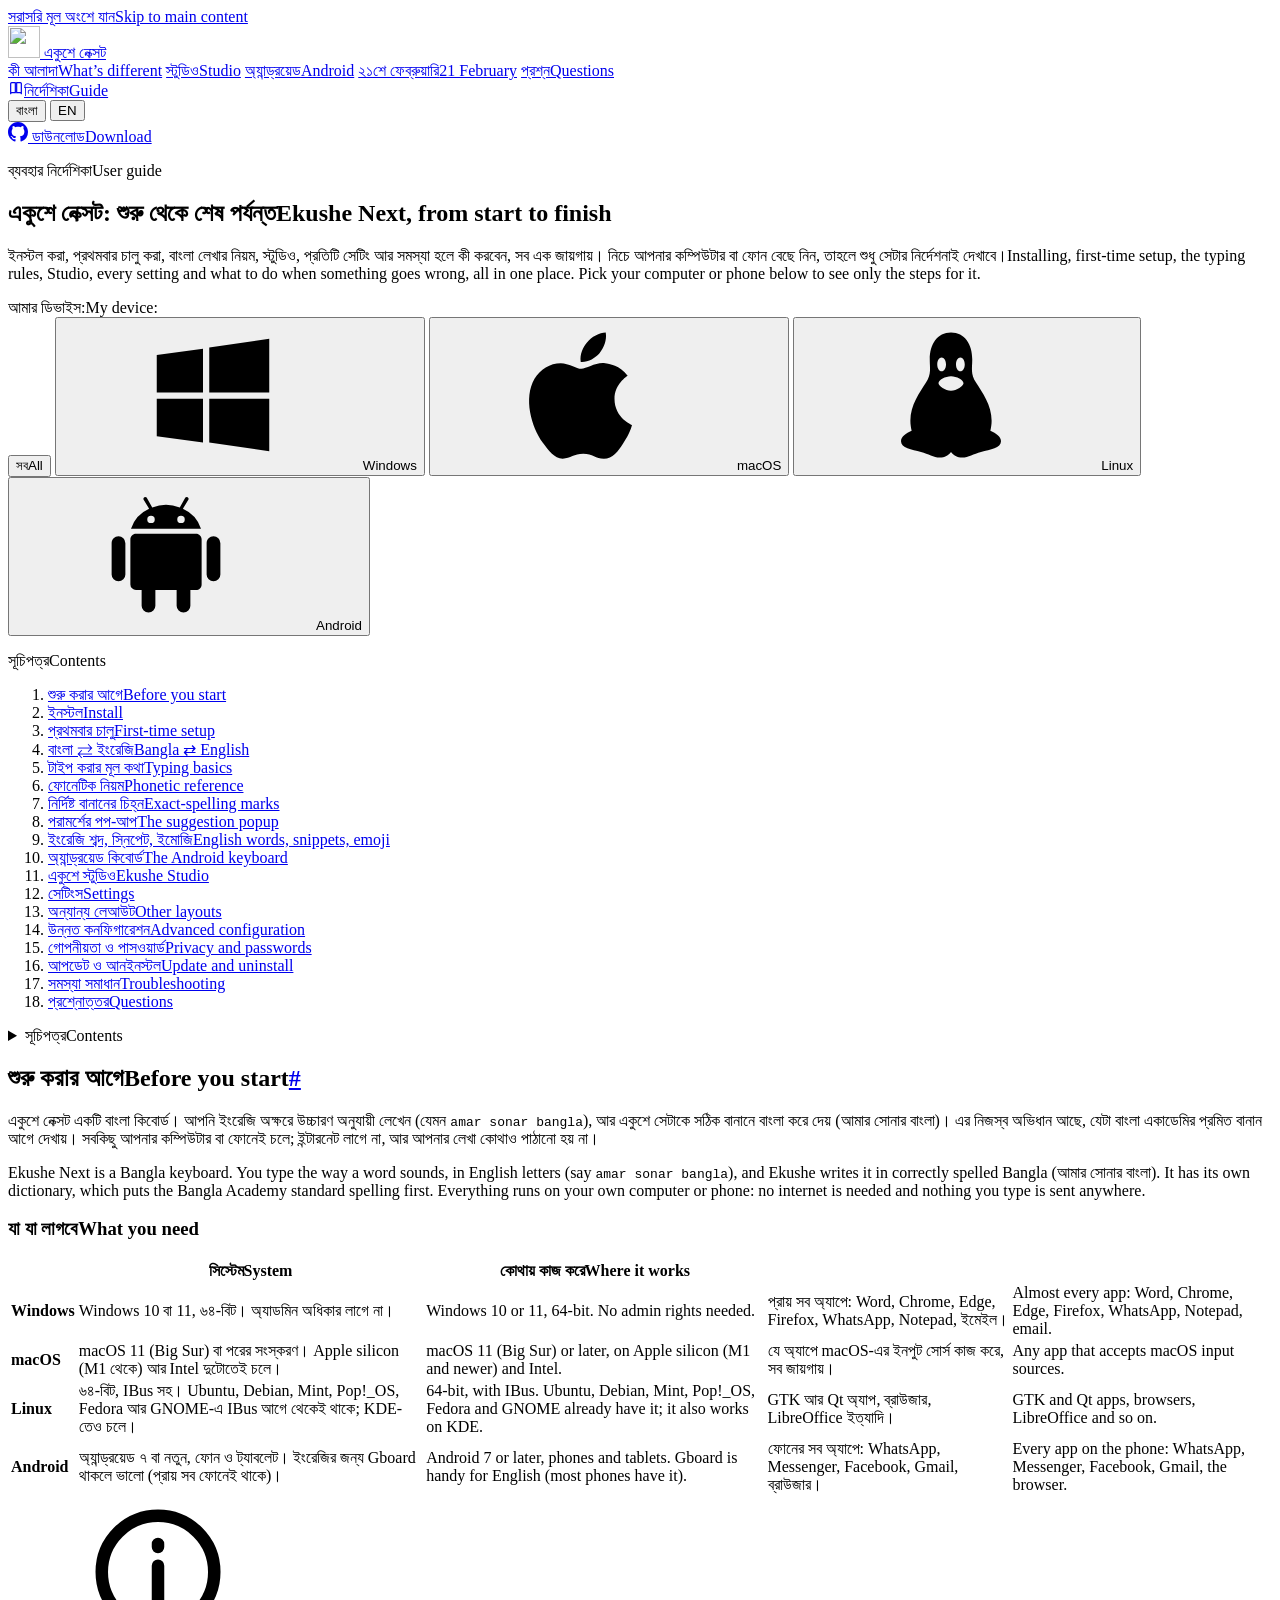
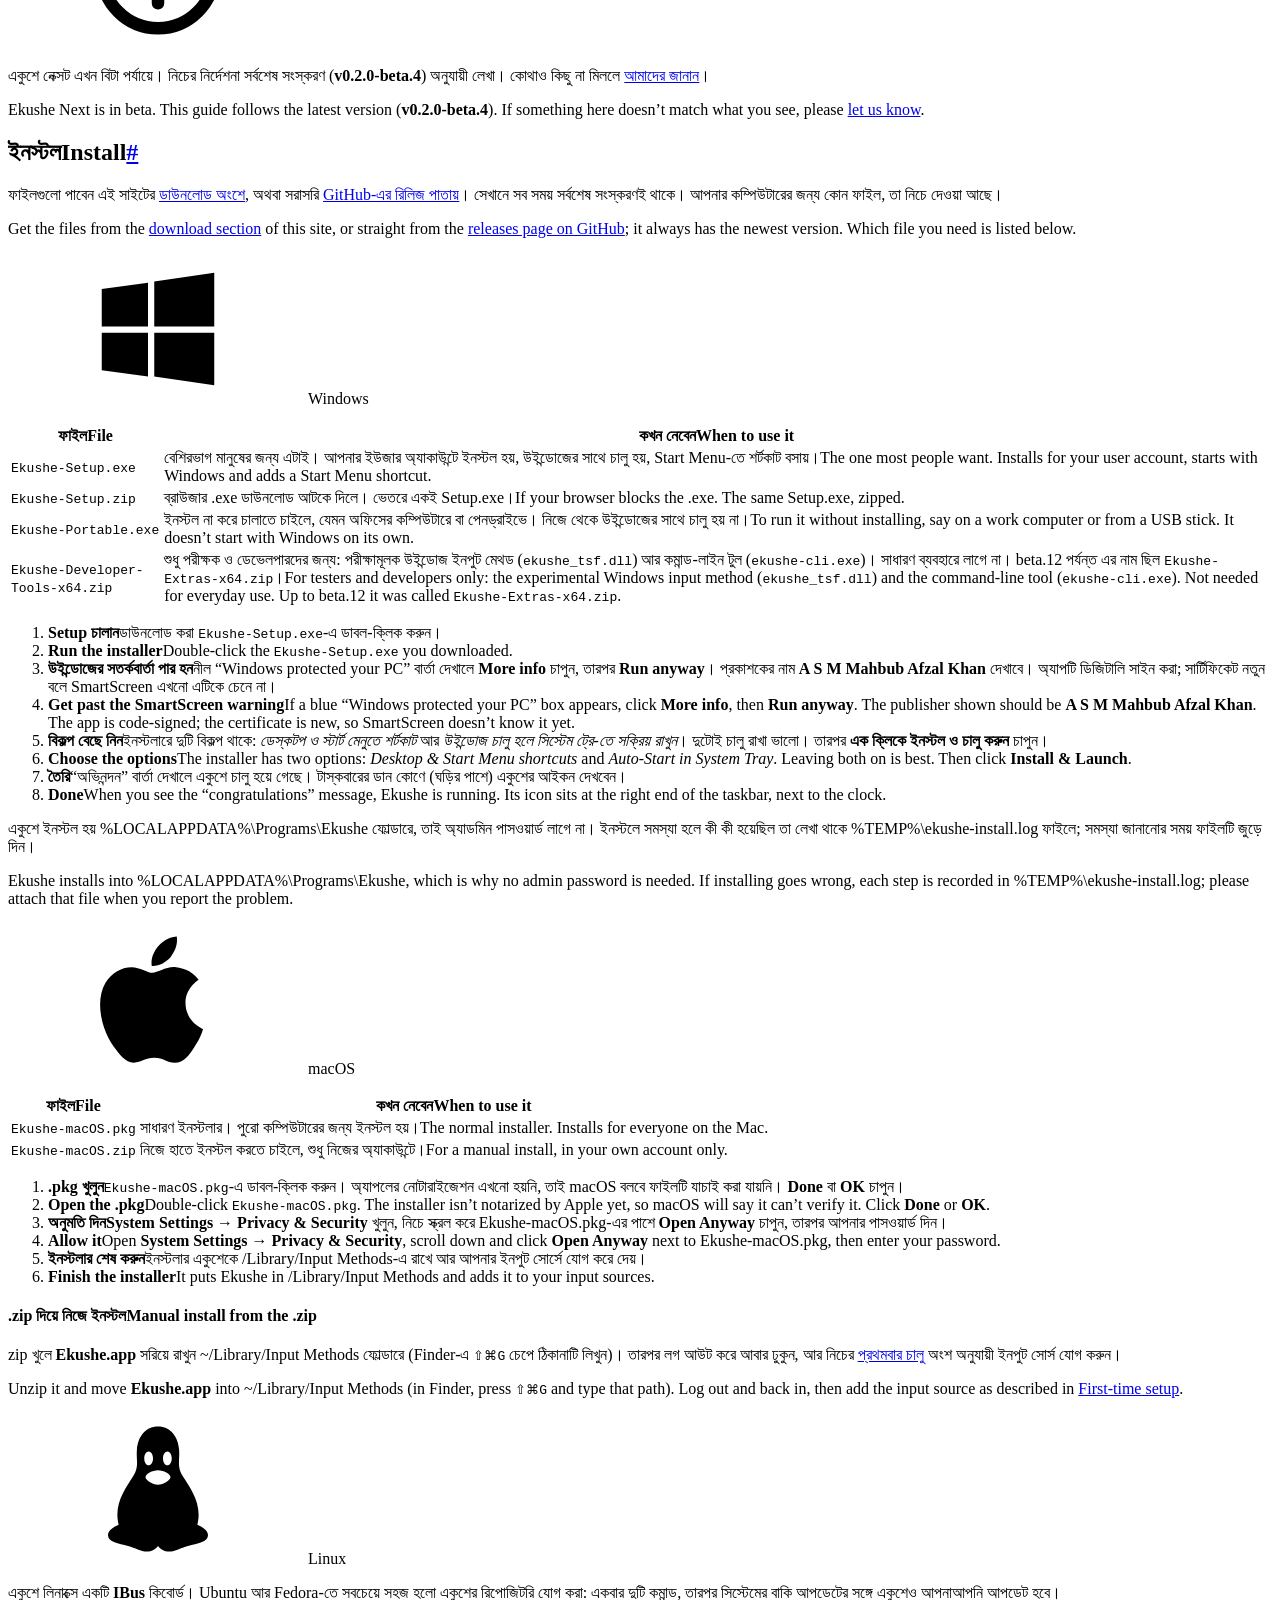
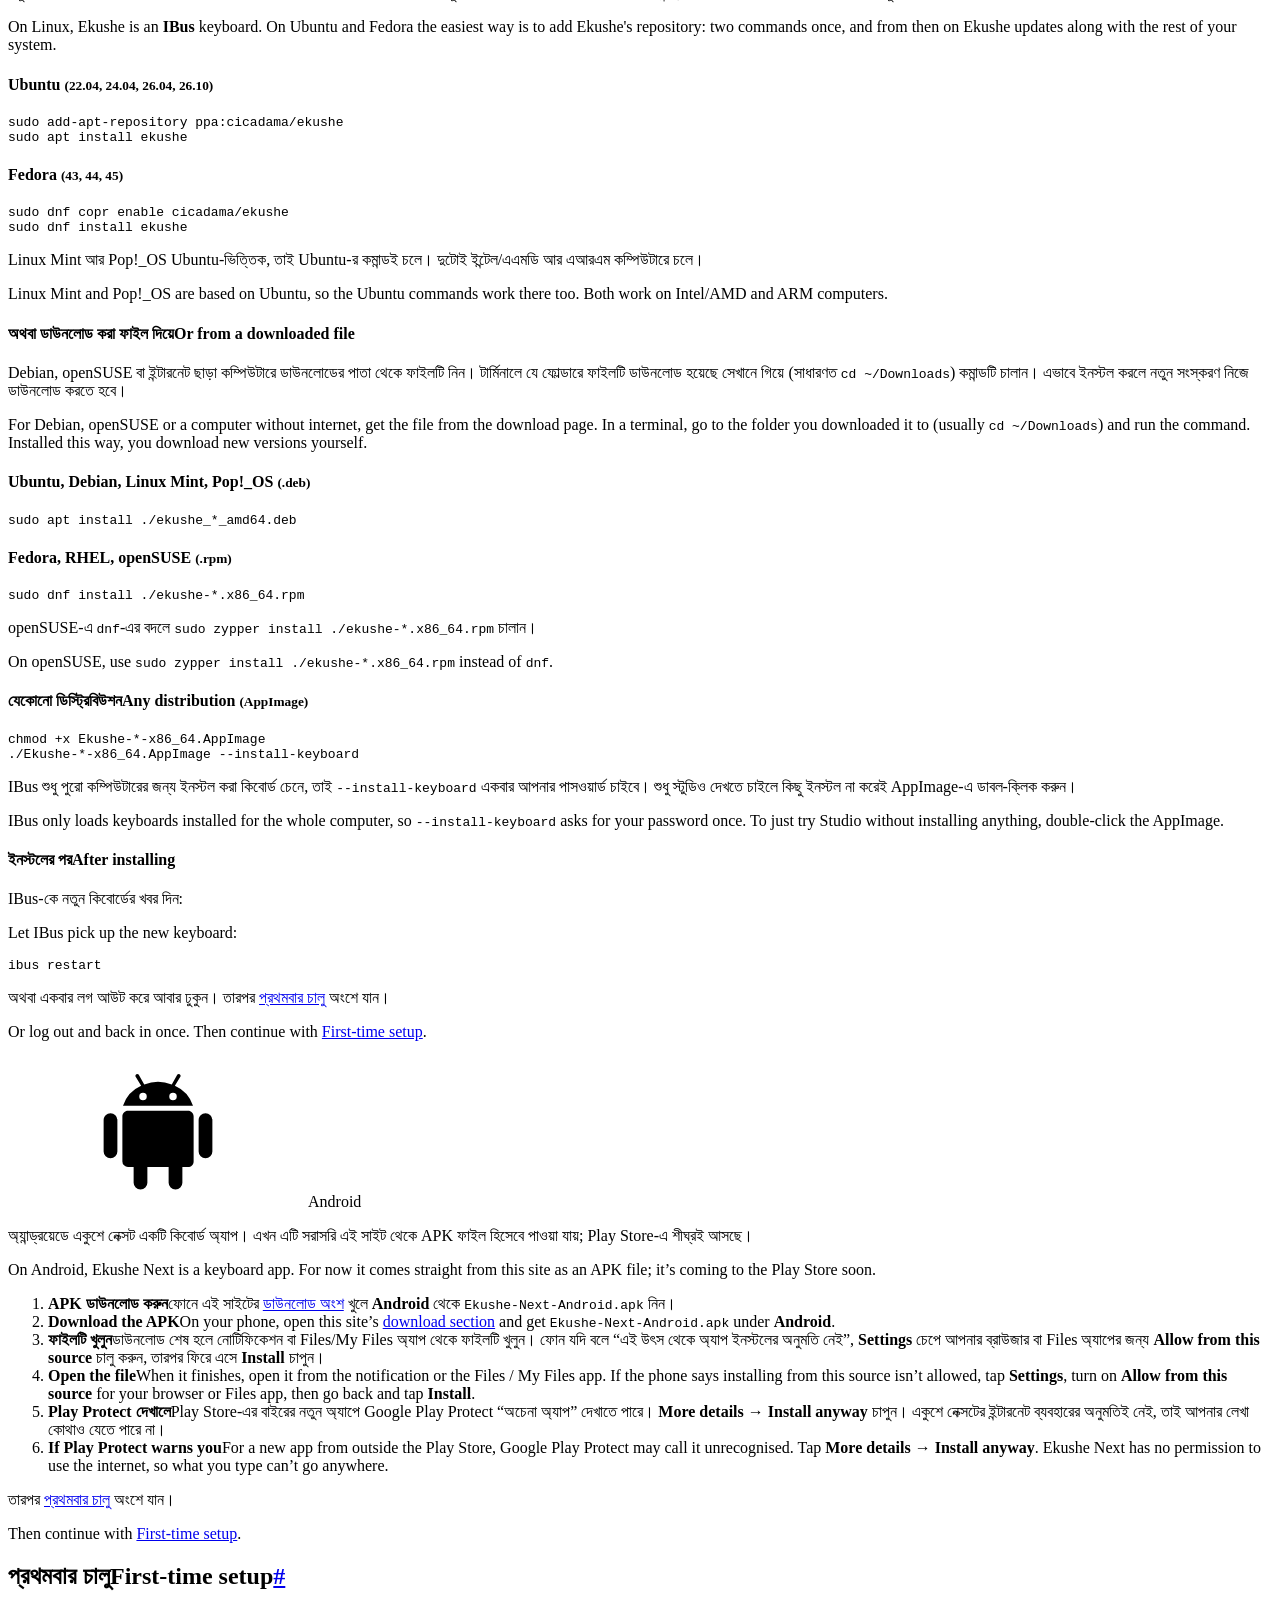
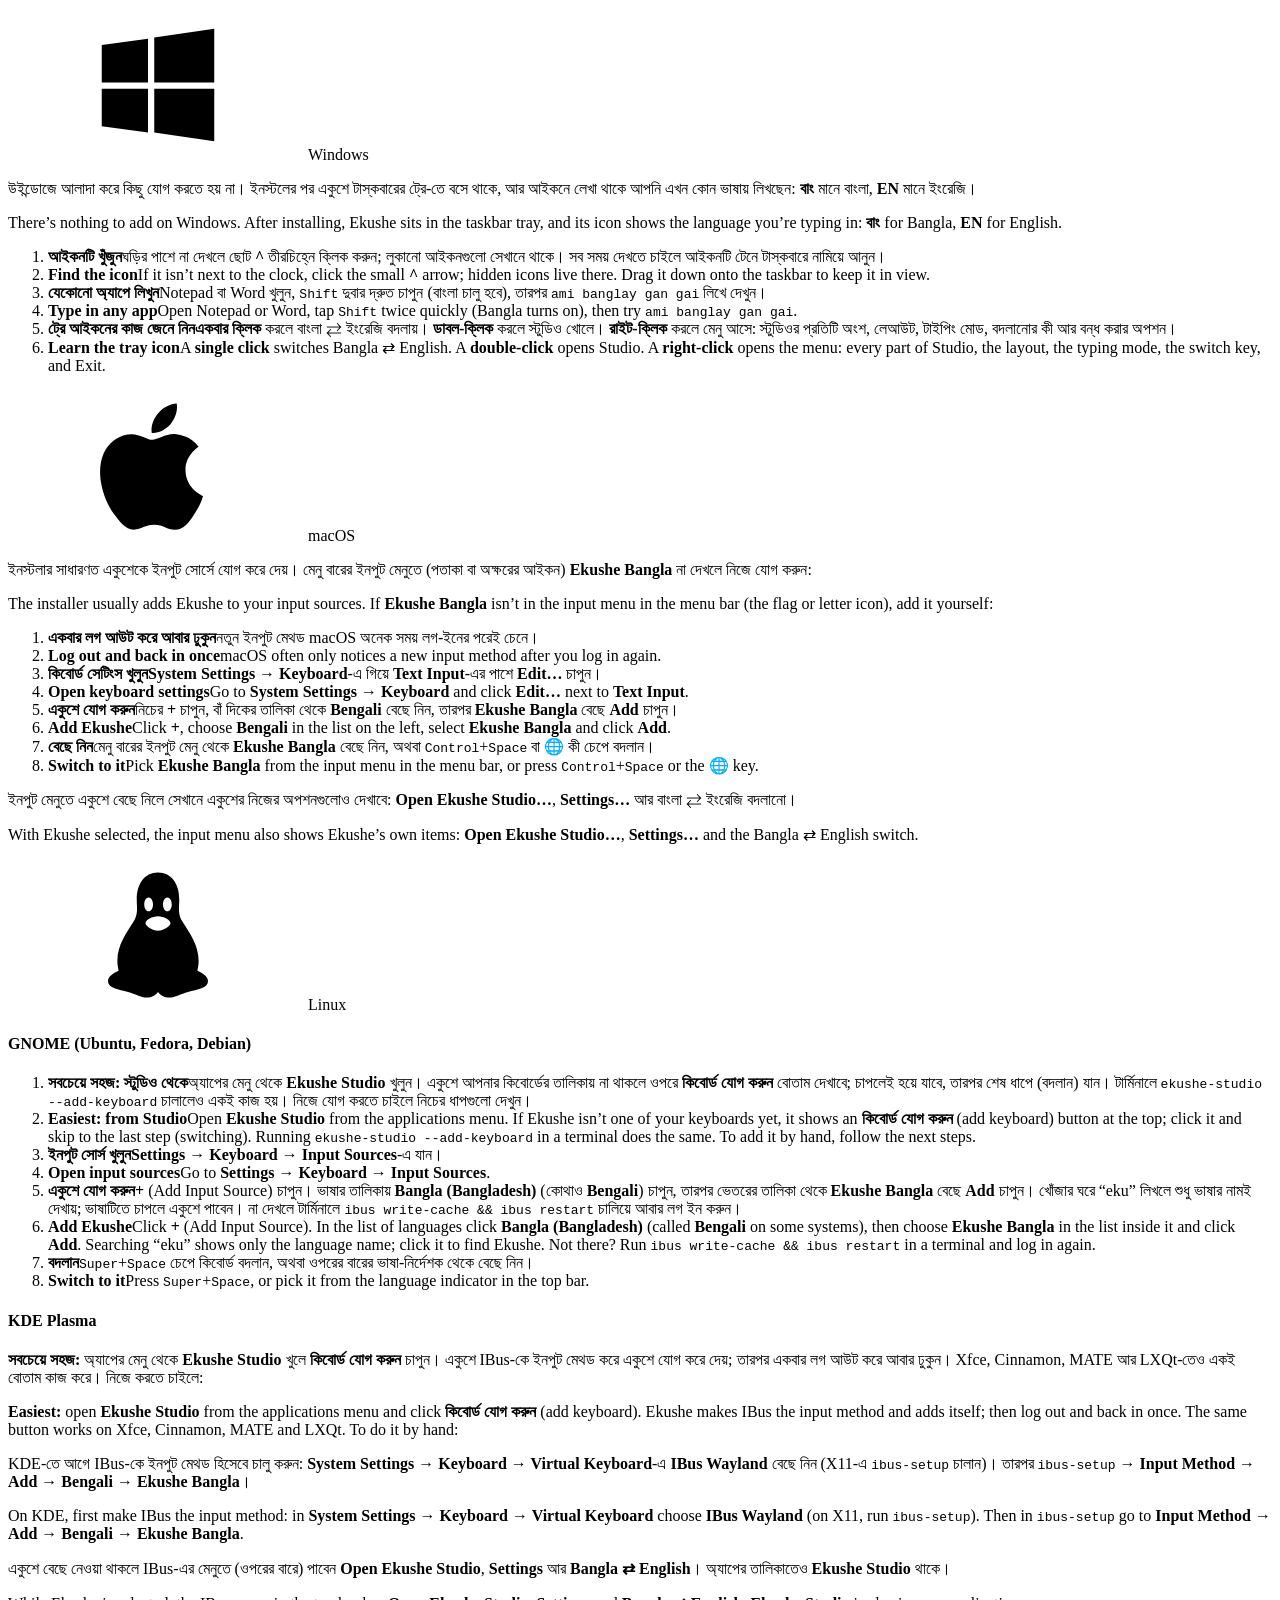
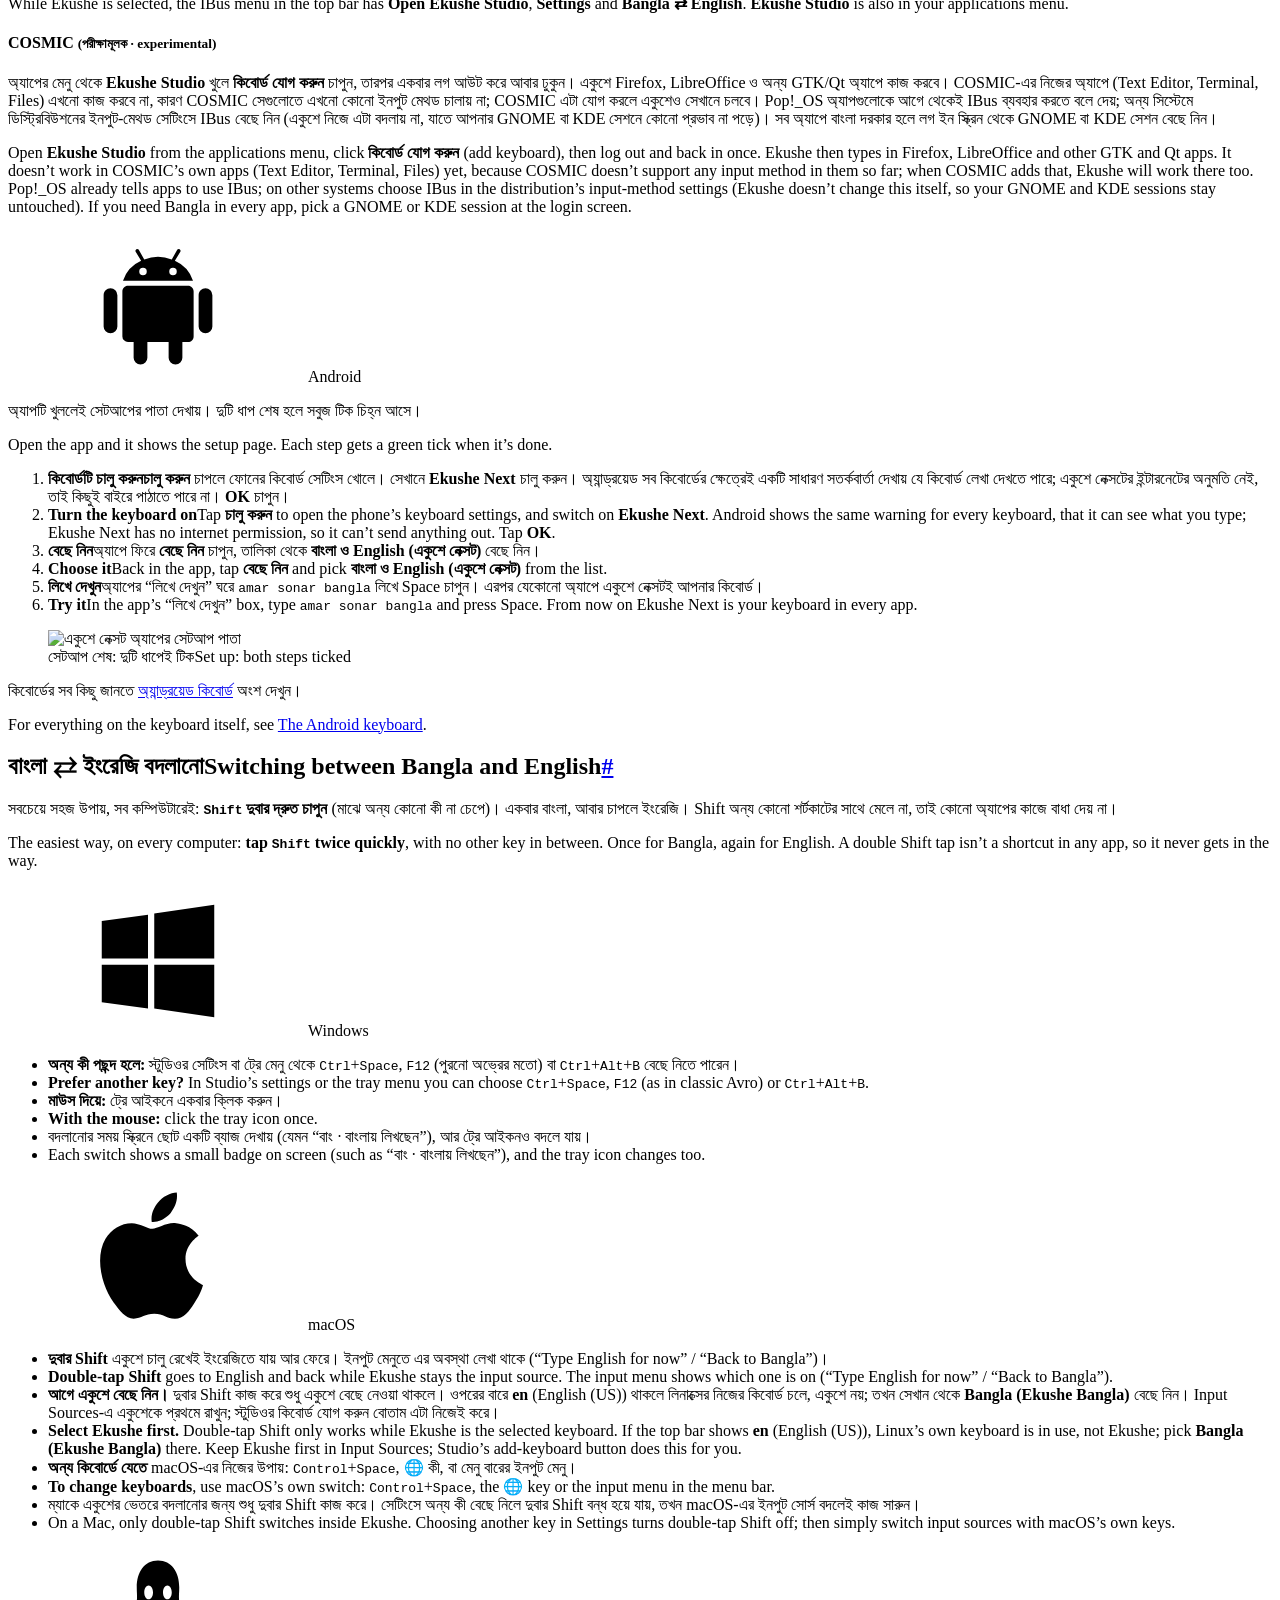
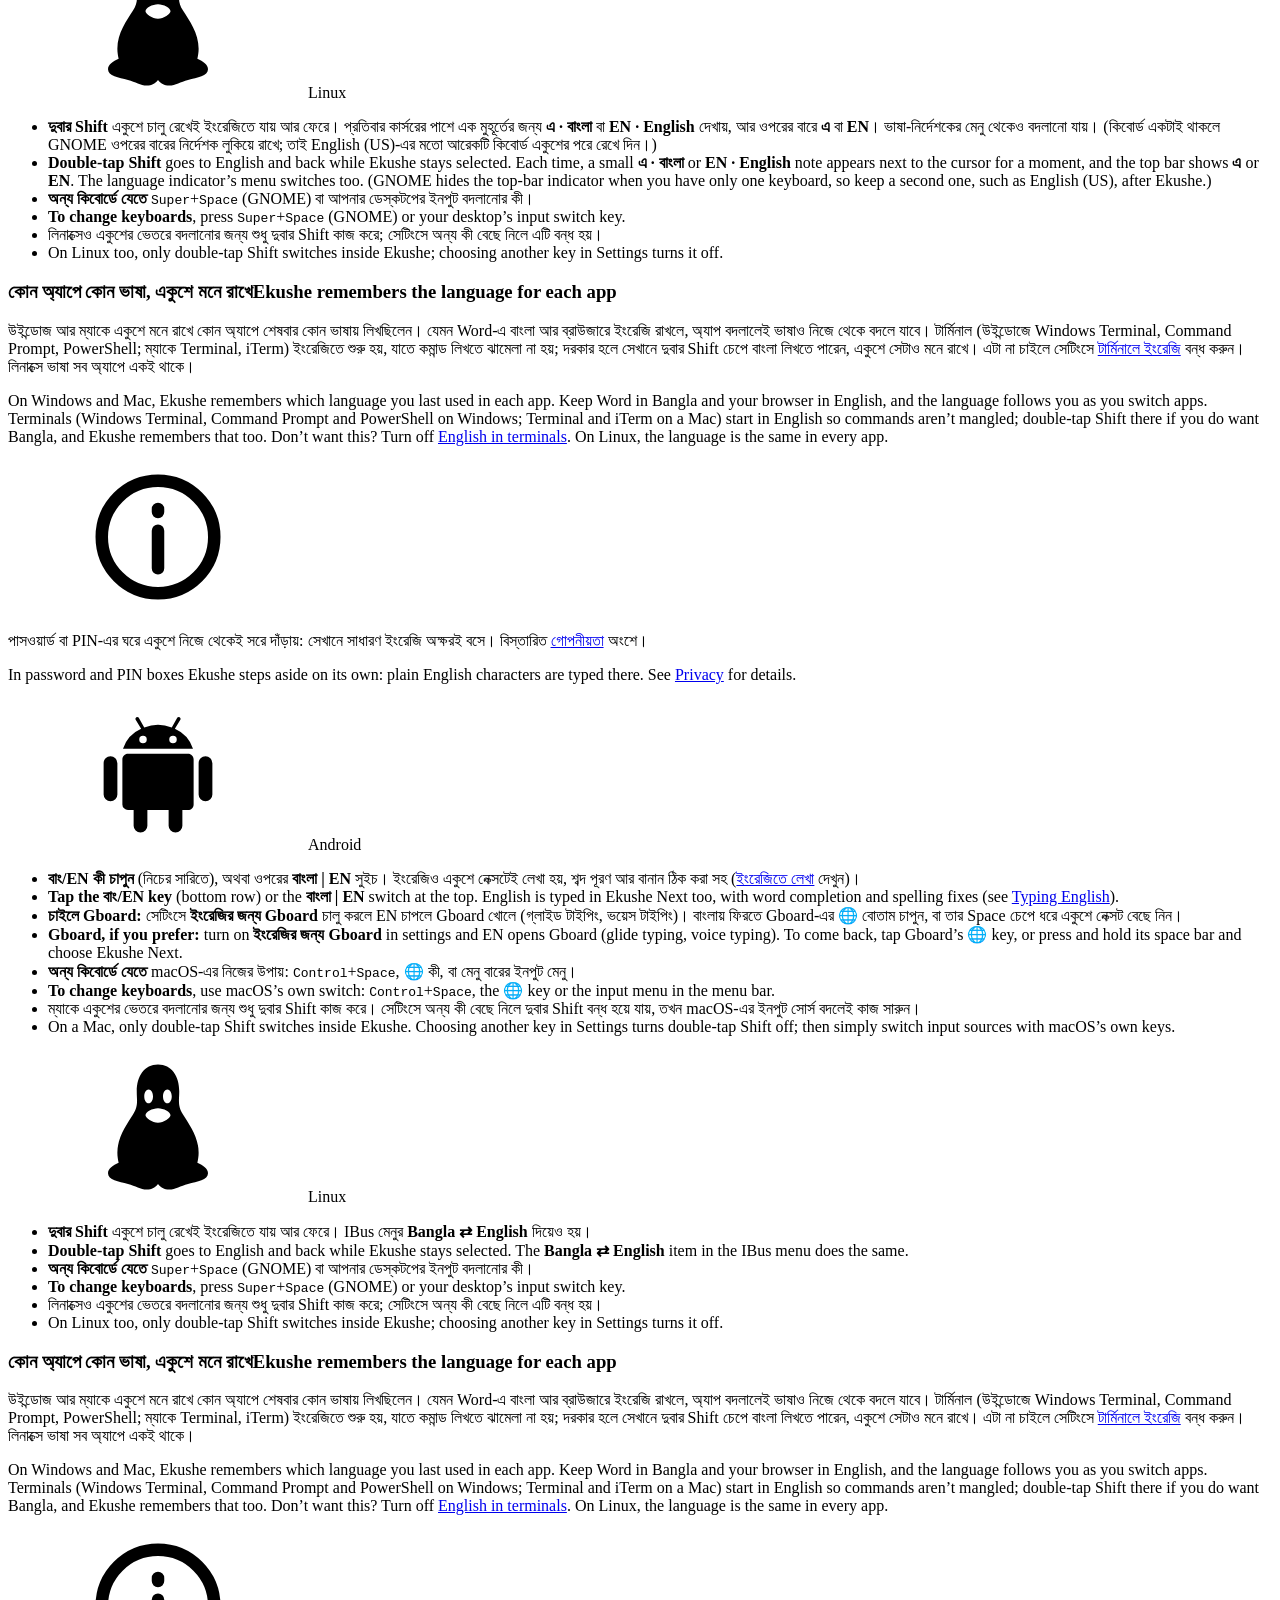
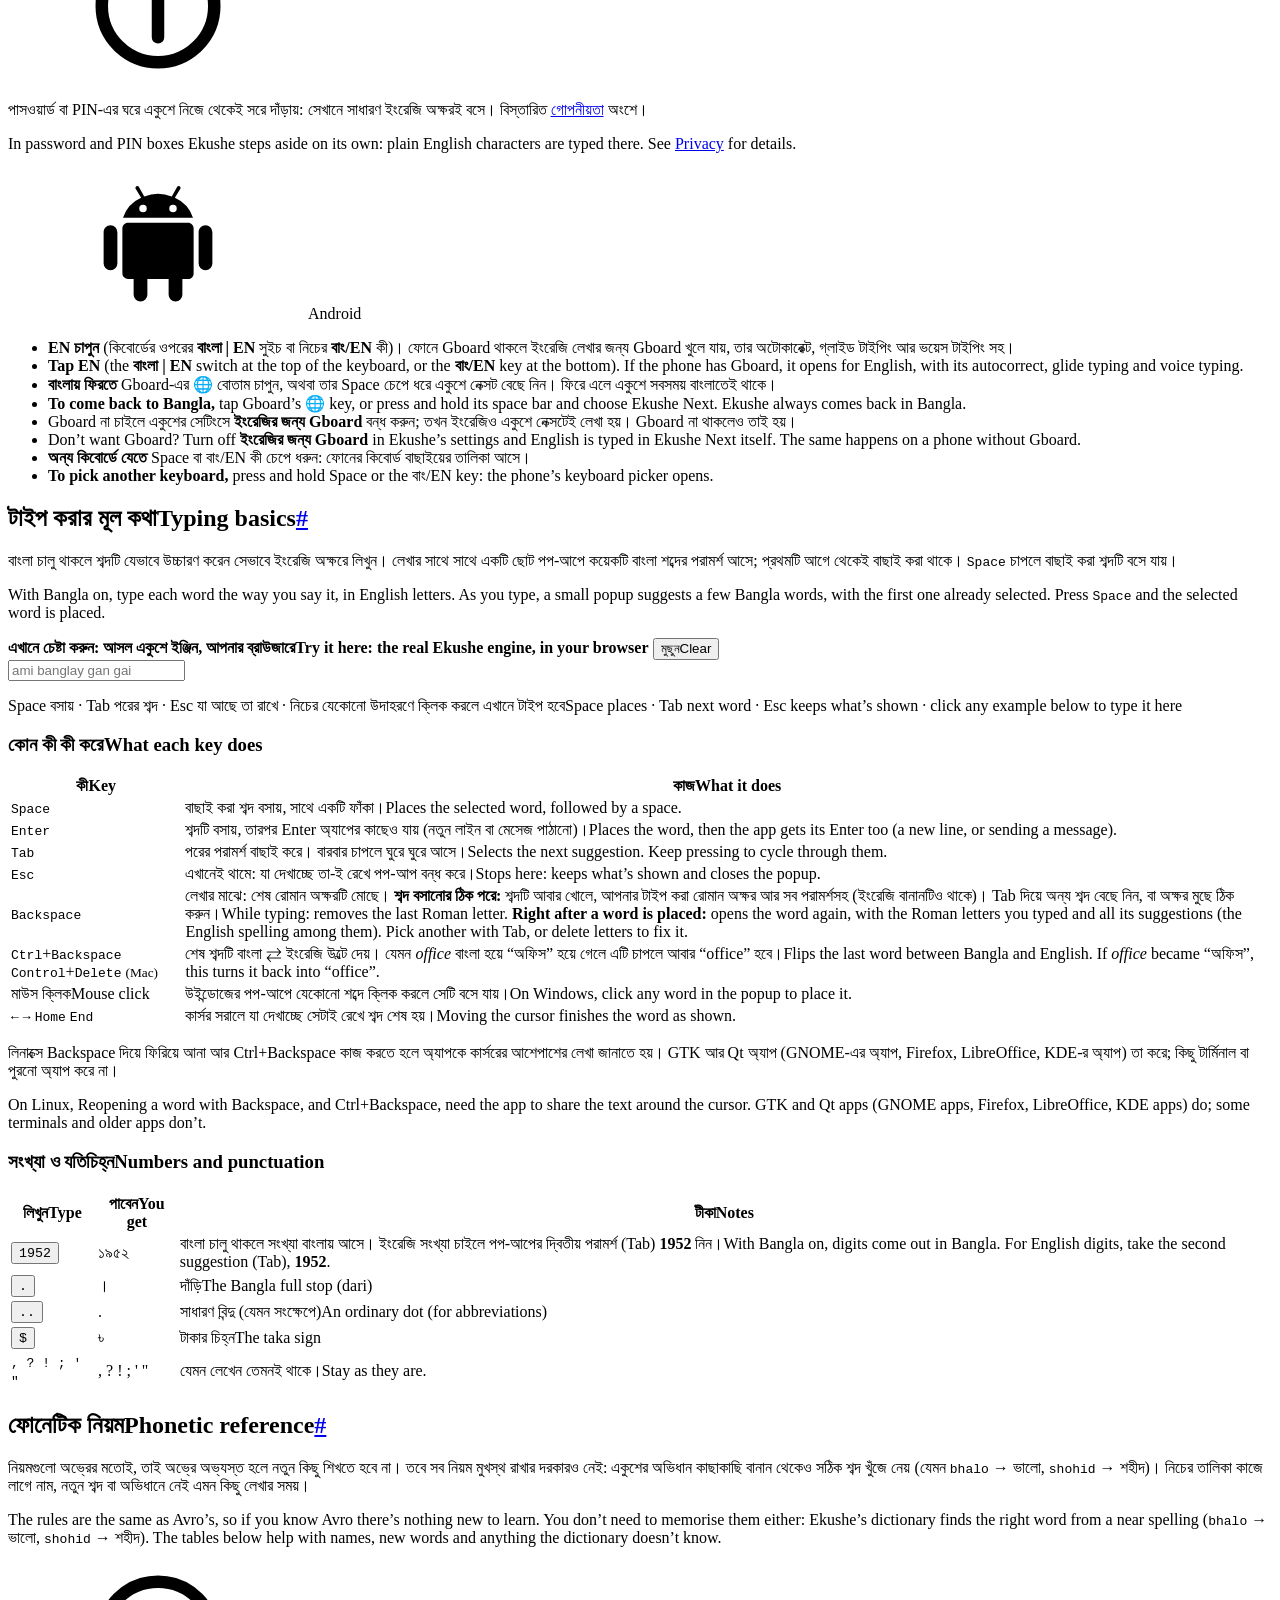
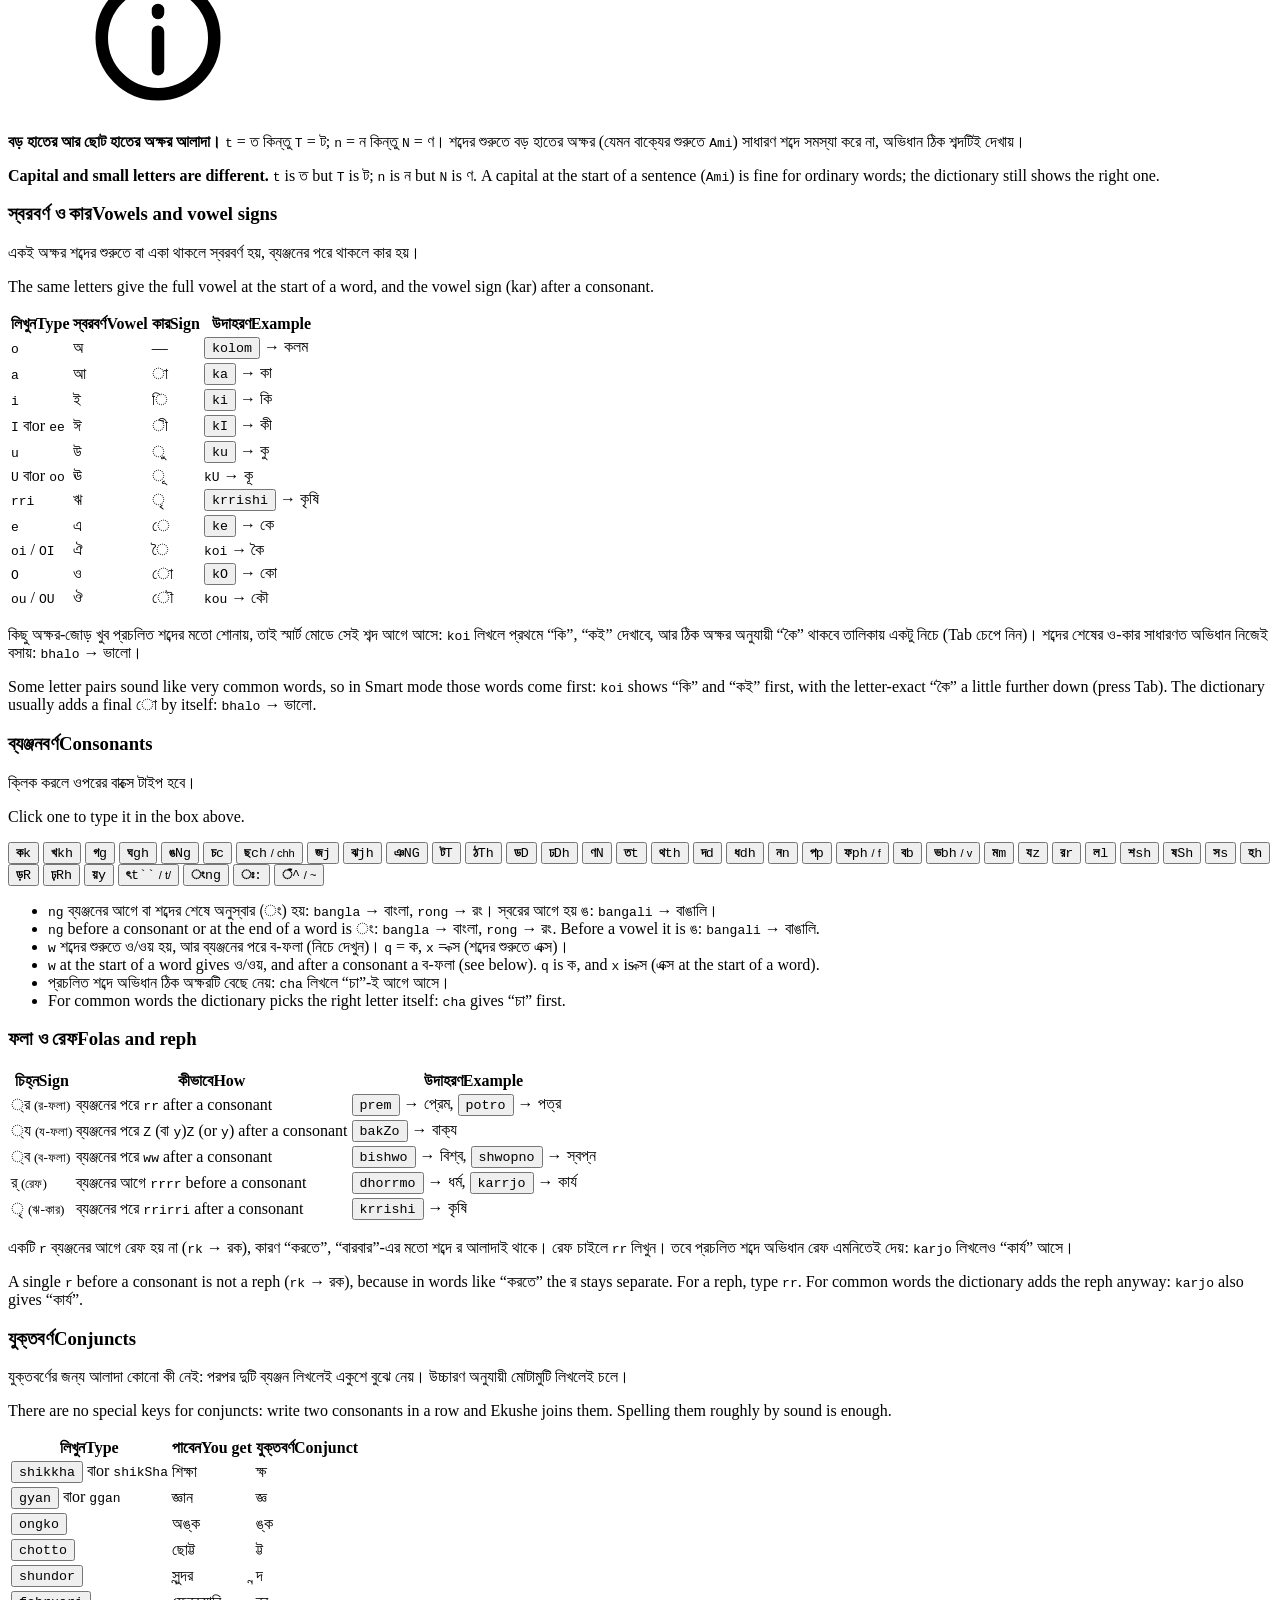
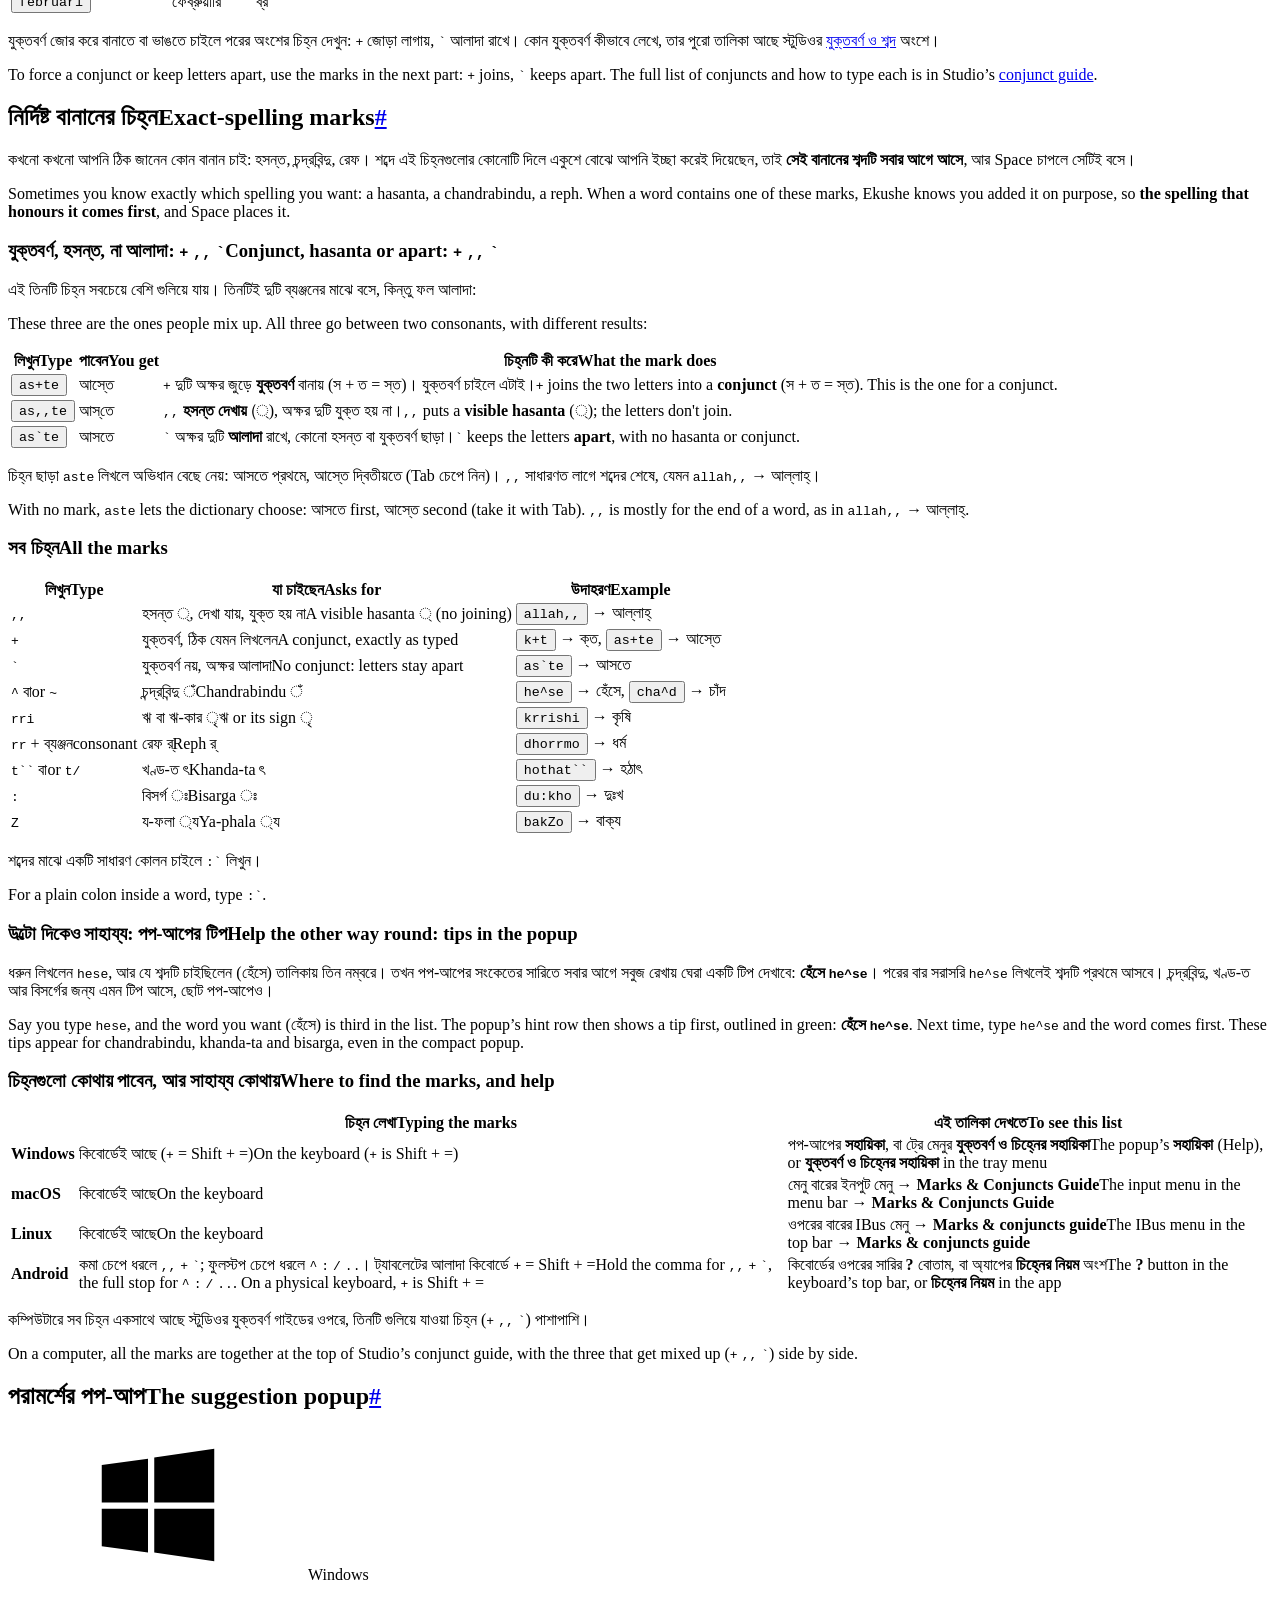
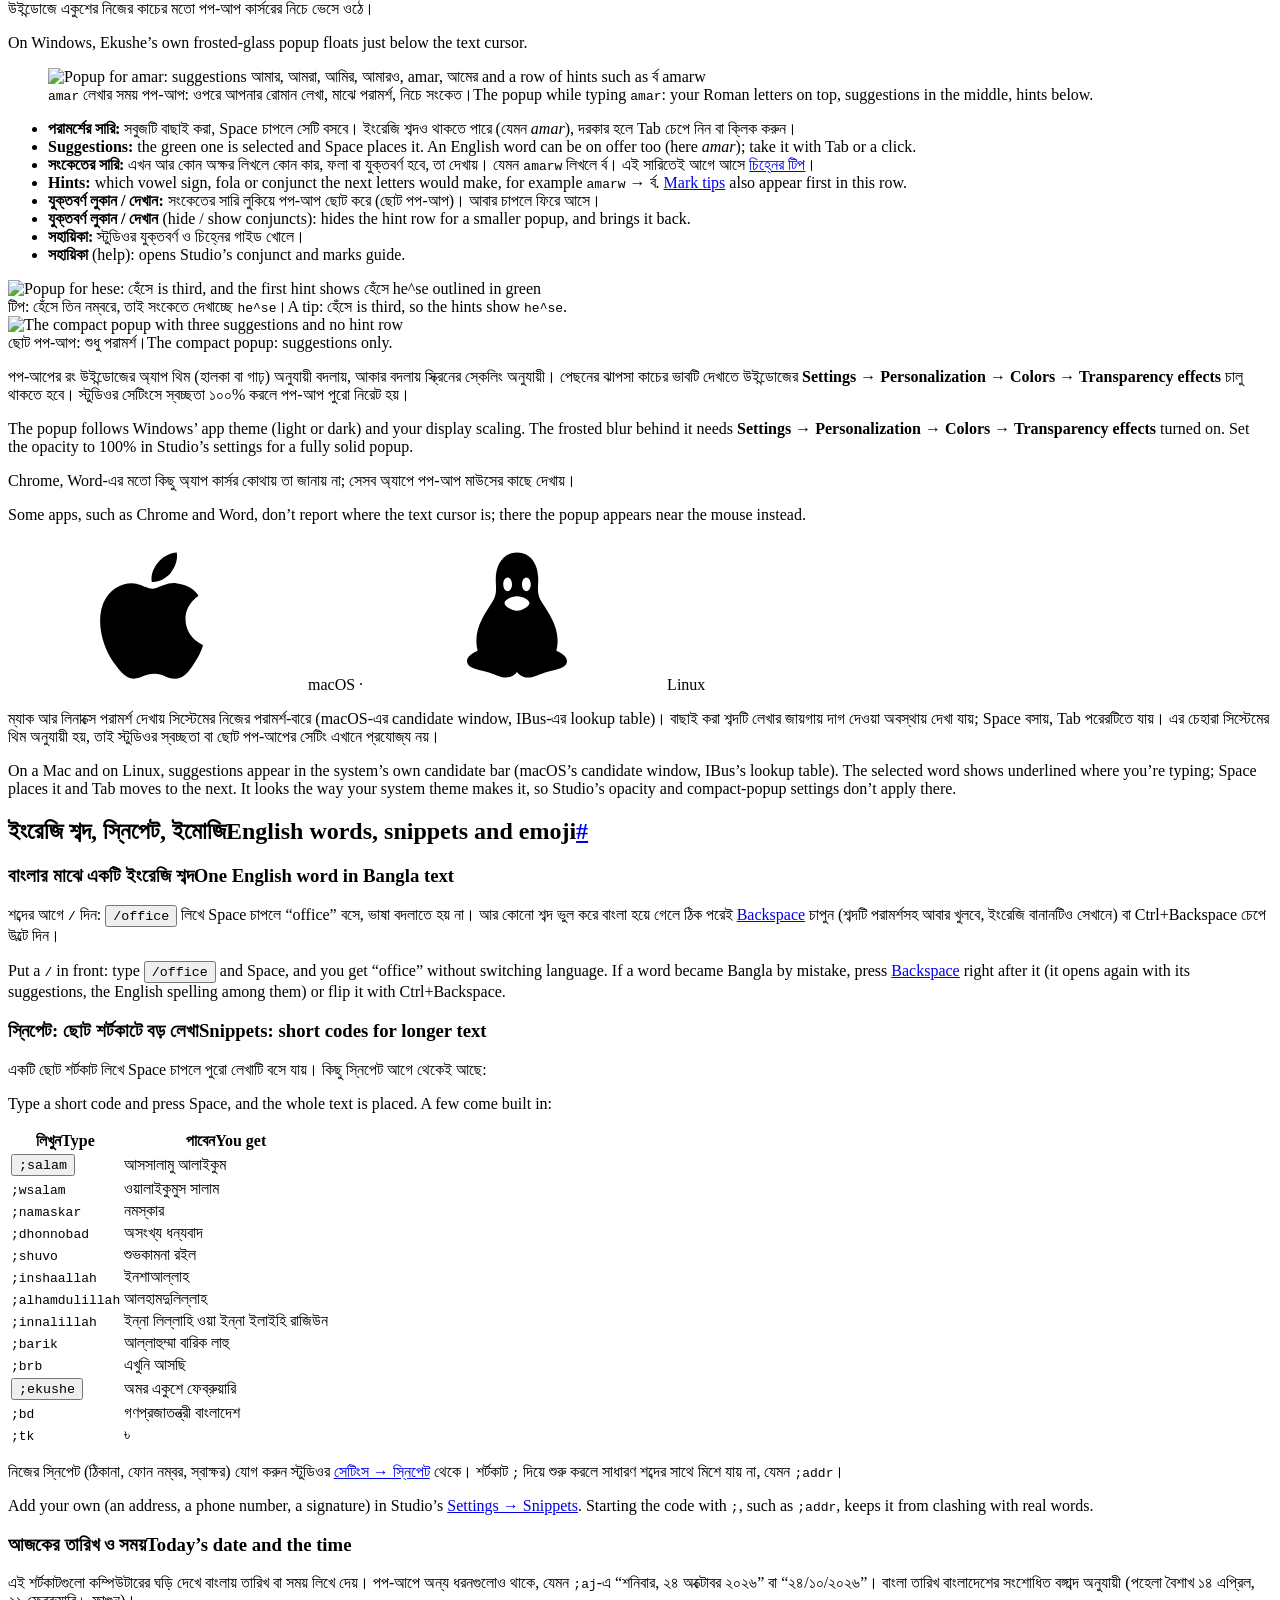
==== site/guide/index.html @ fc84c776 "Merge branch 'guide-beta4'" ====
<!doctype html>
<html lang="bn">
<head>
<meta charset="utf-8">
<meta name="viewport" content="width=device-width, initial-scale=1, viewport-fit=cover">
<title>ব্যবহার নির্দেশিকা — একুশে নেক্সট | Ekushe Next Guide</title>
<meta name="description" content="একুশে নেক্সটের পূর্ণ নির্দেশিকা: উইন্ডোজ, ম্যাক আর লিনাক্সে ইনস্টল, প্রথমবার চালু, ফোনেটিক টাইপিংয়ের নিয়ম, স্টুডিও, সেটিংস আর সমস্যা সমাধান। The complete Ekushe Next guide: install, set up, type, configure and troubleshoot on Windows, macOS and Linux.">
<meta name="theme-color" content="#03120C">
<link rel="canonical" href="https://ekushenext.com/guide/">
<link rel="icon" href="/favicon.ico" sizes="any">
<link rel="icon" type="image/png" href="/img/logo_64.png">
<link rel="apple-touch-icon" href="/img/logo_256.png">
<meta property="og:type" content="article">
<meta property="og:url" content="https://ekushenext.com/guide/">
<meta property="og:title" content="একুশে নেক্সট ব্যবহার নির্দেশিকা">
<meta property="og:description" content="ইনস্টল থেকে শুরু করে প্রতিটি সেটিং: উইন্ডোজ, ম্যাক আর লিনাক্সের জন্য পূর্ণ নির্দেশিকা। The complete guide for Windows, macOS and Linux.">
<meta property="og:image" content="https://ekushenext.com/img/og.jpg">
<meta name="twitter:card" content="summary_large_image">
<link rel="preload" href="/fonts/Kalpurush.woff2" as="font" type="font/woff2" crossorigin>
<link rel="stylesheet" href="/css/site.css?v=6">
<link rel="stylesheet" href="/css/guide.css?v=3">
<script type="application/ld+json">
{"@context":"https://schema.org","@type":"TechArticle","headline":"Ekushe Next guide","alternativeHeadline":"একুশে নেক্সট ব্যবহার নির্দেশিকা","url":"https://ekushenext.com/guide/","inLanguage":["bn","en"],"about":{"@type":"SoftwareApplication","name":"Ekushe Next","operatingSystem":"Windows 10, Windows 11, macOS 11+, Linux"}}
</script>
</head>
<body class="g-doc">
<a class="skip" href="#main"><span lang="bn">সরাসরি মূল অংশে যান</span><span lang="en">Skip to main content</span></a>

<header class="nav" id="nav">
  <a class="brand" href="/" aria-label="Ekushe Next">
    <img src="/img/logo_64.png" width="32" height="32" alt="">
    <span class="brand-bn">একুশে নেক্সট</span>
  </a>
  <nav class="nav-links" aria-label="Site">
    <a href="/#features"><span lang="bn">কী আলাদা</span><span lang="en">What’s different</span></a>
    <a href="/#studio"><span lang="bn">স্টুডিও</span><span lang="en">Studio</span></a>
    <a href="/#android"><span lang="bn">অ্যান্ড্রয়েড</span><span lang="en">Android</span></a>
    <a href="/#ekushe"><span lang="bn">২১শে ফেব্রুয়ারি</span><span lang="en">21 February</span></a>
    <a href="/#faq"><span lang="bn">প্রশ্ন</span><span lang="en">Questions</span></a>
  </nav>
  <div class="nav-end">
    <a class="nav-guide" href="/guide/" aria-current="page"><svg class="nav-guide-i" viewBox="0 0 24 24" width="16" height="16" aria-hidden="true"><path fill="none" stroke="currentColor" stroke-width="1.8" stroke-linejoin="round" d="M4 5.5C4 4.7 4.7 4 5.5 4H11v15H5.5c-.8 0-1.5.7-1.5 1.5zM20 5.5c0-.8-.7-1.5-1.5-1.5H13v15h5.5c.8 0 1.5.7 1.5 1.5z"/></svg><span><span lang="bn">নির্দেশিকা</span><span lang="en">Guide</span></span></a>
    <div class="lang" role="group" aria-label="Language">
      <button type="button" data-lang="bn" aria-pressed="true">বাংলা</button>
      <button type="button" data-lang="en" aria-pressed="false">EN</button>
    </div>
    <a class="nav-gh" href="https://github.com/mahbub-khan25/ekushenext" aria-label="GitHub">
      <svg viewBox="0 0 16 16" width="20" height="20" aria-hidden="true"><path fill="currentColor" d="M8 0C3.58 0 0 3.58 0 8c0 3.54 2.29 6.53 5.47 7.59.4.07.55-.17.55-.38 0-.19-.01-.82-.01-1.49-2.01.37-2.53-.49-2.69-.94-.09-.23-.48-.94-.82-1.13-.28-.15-.68-.52-.01-.53.63-.01 1.08.58 1.23.82.72 1.21 1.87.87 2.33.66.07-.52.28-.87.51-1.07-1.78-.2-3.64-.89-3.64-3.95 0-.87.31-1.59.82-2.15-.08-.2-.36-1.02.08-2.12 0 0 .67-.21 2.2.82.64-.18 1.32-.27 2-.27.68 0 1.36.09 2 .27 1.53-1.04 2.2-.82 2.2-.82.44 1.1.16 1.92.08 2.12.51.56.82 1.27.82 2.15 0 3.07-1.87 3.75-3.65 3.95.29.25.54.73.54 1.48 0 1.07-.01 1.93-.01 2.2 0 .21.15.46.55.38A8.013 8.013 0 0016 8c0-4.42-3.58-8-8-8z"/></svg>
    </a>
    <a class="btn btn-sm btn-primary nav-cta" href="/#download"><span lang="bn">ডাউনলোড</span><span lang="en">Download</span></a>
  </div>
</header>

<main id="main">
<section class="g-hero">
  <div class="wrap">
    <p class="g-kicker"><span lang="bn">ব্যবহার নির্দেশিকা</span><span lang="en">User guide</span></p>
    <h1 class="g-title"><span lang="bn">একুশে নেক্সট: শুরু থেকে শেষ পর্যন্ত</span><span lang="en">Ekushe Next, from start to finish</span></h1>
    <p class="g-lede"><span lang="bn">ইনস্টল করা, প্রথমবার চালু করা, বাংলা লেখার নিয়ম, স্টুডিও, প্রতিটি সেটিং আর সমস্যা হলে কী করবেন, সব এক জায়গায়। নিচে আপনার কম্পিউটার বা ফোন বেছে নিন, তাহলে শুধু সেটার নির্দেশনাই দেখাবে।</span><span lang="en">Installing, first-time setup, the typing rules, Studio, every setting and what to do when something goes wrong, all in one place. Pick your computer or phone below to see only the steps for it.</span></p>
    <div class="g-os">
      <span class="g-os-label" id="osLabel"><span lang="bn">আমার ডিভাইস:</span><span lang="en">My device:</span></span>
      <div class="seg" role="group" aria-labelledby="osLabel">
        <button type="button" data-os-pick="all" aria-pressed="true"><span lang="bn">সব</span><span lang="en">All</span></button>
        <button type="button" data-os-pick="win" aria-pressed="false"><svg aria-hidden="true"><use href="#i-windows"/></svg>Windows</button>
        <button type="button" data-os-pick="mac" aria-pressed="false"><svg aria-hidden="true"><use href="#i-apple"/></svg>macOS</button>
        <button type="button" data-os-pick="linux" aria-pressed="false"><svg aria-hidden="true"><use href="#i-linux"/></svg>Linux</button>
        <button type="button" data-os-pick="android" aria-pressed="false"><svg aria-hidden="true"><use href="#i-android"/></svg>Android</button>
      </div>
    </div>
  </div>
</section>

<div class="wrap g-layout">
  <aside class="g-toc" aria-label="Contents">
    <p class="g-toc-title"><span lang="bn">সূচিপত্র</span><span lang="en">Contents</span></p>
    <ol id="toc">
      <li><a href="#start"><span lang="bn">শুরু করার আগে</span><span lang="en">Before you start</span></a></li>
      <li><a href="#install"><span lang="bn">ইনস্টল</span><span lang="en">Install</span></a></li>
      <li><a href="#setup"><span lang="bn">প্রথমবার চালু</span><span lang="en">First-time setup</span></a></li>
      <li><a href="#switch"><span lang="bn">বাংলা ⇄ ইংরেজি</span><span lang="en">Bangla ⇄ English</span></a></li>
      <li><a href="#typing"><span lang="bn">টাইপ করার মূল কথা</span><span lang="en">Typing basics</span></a></li>
      <li><a href="#phonetic"><span lang="bn">ফোনেটিক নিয়ম</span><span lang="en">Phonetic reference</span></a></li>
      <li><a href="#marks"><span lang="bn">নির্দিষ্ট বানানের চিহ্ন</span><span lang="en">Exact-spelling marks</span></a></li>
      <li><a href="#popup"><span lang="bn">পরামর্শের পপ-আপ</span><span lang="en">The suggestion popup</span></a></li>
      <li><a href="#shortcuts"><span lang="bn">ইংরেজি শব্দ, স্নিপেট, ইমোজি</span><span lang="en">English words, snippets, emoji</span></a></li>
      <li><a href="#android"><span lang="bn">অ্যান্ড্রয়েড কিবোর্ড</span><span lang="en">The Android keyboard</span></a></li>
      <li data-os="win mac linux"><a href="#studio"><span lang="bn">একুশে স্টুডিও</span><span lang="en">Ekushe Studio</span></a></li>
      <li data-os="win mac linux"><a href="#settings"><span lang="bn">সেটিংস</span><span lang="en">Settings</span></a></li>
      <li data-os="win mac linux"><a href="#layouts"><span lang="bn">অন্যান্য লেআউট</span><span lang="en">Other layouts</span></a></li>
      <li data-os="win mac linux"><a href="#advanced"><span lang="bn">উন্নত কনফিগারেশন</span><span lang="en">Advanced configuration</span></a></li>
      <li><a href="#privacy"><span lang="bn">গোপনীয়তা ও পাসওয়ার্ড</span><span lang="en">Privacy and passwords</span></a></li>
      <li><a href="#update"><span lang="bn">আপডেট ও আনইনস্টল</span><span lang="en">Update and uninstall</span></a></li>
      <li><a href="#trouble"><span lang="bn">সমস্যা সমাধান</span><span lang="en">Troubleshooting</span></a></li>
      <li><a href="#faq"><span lang="bn">প্রশ্নোত্তর</span><span lang="en">Questions</span></a></li>
    </ol>
  </aside>

  <article class="g-content">
    <details class="g-toc-mobile" id="tocMobile">
      <summary><span lang="bn">সূচিপত্র</span><span lang="en">Contents</span></summary>
      <ol></ol>
    </details>

<!-- ═════════════ Before you start ═════════════ -->
<section class="g-sec" id="start">
  <h2><span lang="bn">শুরু করার আগে</span><span lang="en">Before you start</span><a class="anchor" href="#start" aria-label="link">#</a></h2>
  <p lang="bn">একুশে নেক্সট একটি বাংলা কিবোর্ড। আপনি ইংরেজি অক্ষরে উচ্চারণ অনুযায়ী লেখেন (যেমন <code>amar sonar bangla</code>), আর একুশে সেটাকে সঠিক বানানে বাংলা করে দেয় (আমার সোনার বাংলা)। এর নিজস্ব অভিধান আছে, যেটা বাংলা একাডেমির প্রমিত বানান আগে দেখায়। সবকিছু আপনার কম্পিউটার বা ফোনেই চলে; ইন্টারনেট লাগে না, আর আপনার লেখা কোথাও পাঠানো হয় না।</p>
  <p lang="en">Ekushe Next is a Bangla keyboard. You type the way a word sounds, in English letters (say <code>amar sonar bangla</code>), and Ekushe writes it in correctly spelled Bangla (আমার সোনার বাংলা). It has its own dictionary, which puts the Bangla Academy standard spelling first. Everything runs on your own computer or phone: no internet is needed and nothing you type is sent anywhere.</p>

  <h3><span lang="bn">যা যা লাগবে</span><span lang="en">What you need</span></h3>
  <div class="tbl">
    <table>
      <thead><tr><th></th><th><span lang="bn">সিস্টেম</span><span lang="en">System</span></th><th><span lang="bn">কোথায় কাজ করে</span><span lang="en">Where it works</span></th></tr></thead>
      <tbody>
        <tr data-os="win"><td><b>Windows</b></td><td lang="bn">Windows 10 বা 11, ৬৪-বিট। অ্যাডমিন অধিকার লাগে না।</td><td lang="en">Windows 10 or 11, 64-bit. No admin rights needed.</td><td lang="bn">প্রায় সব অ্যাপে: Word, Chrome, Edge, Firefox, WhatsApp, Notepad, ইমেইল।</td><td lang="en">Almost every app: Word, Chrome, Edge, Firefox, WhatsApp, Notepad, email.</td></tr>
        <tr data-os="mac"><td><b>macOS</b></td><td lang="bn">macOS 11 (Big Sur) বা পরের সংস্করণ। Apple silicon (M1 থেকে) আর Intel দুটোতেই চলে।</td><td lang="en">macOS 11 (Big Sur) or later, on Apple silicon (M1 and newer) and Intel.</td><td lang="bn">যে অ্যাপে macOS-এর ইনপুট সোর্স কাজ করে, সব জায়গায়।</td><td lang="en">Any app that accepts macOS input sources.</td></tr>
        <tr data-os="linux"><td><b>Linux</b></td><td lang="bn">৬৪-বিট, IBus সহ। Ubuntu, Debian, Mint, Pop!_OS, Fedora আর GNOME-এ IBus আগে থেকেই থাকে; KDE-তেও চলে।</td><td lang="en">64-bit, with IBus. Ubuntu, Debian, Mint, Pop!_OS, Fedora and GNOME already have it; it also works on KDE.</td><td lang="bn">GTK আর Qt অ্যাপ, ব্রাউজার, LibreOffice ইত্যাদি।</td><td lang="en">GTK and Qt apps, browsers, LibreOffice and so on.</td></tr>
        <tr data-os="android"><td><b>Android</b></td><td lang="bn">অ্যান্ড্রয়েড ৭ বা নতুন, ফোন ও ট্যাবলেট। ইংরেজির জন্য Gboard থাকলে ভালো (প্রায় সব ফোনেই থাকে)।</td><td lang="en">Android 7 or later, phones and tablets. Gboard is handy for English (most phones have it).</td><td lang="bn">ফোনের সব অ্যাপে: WhatsApp, Messenger, Facebook, Gmail, ব্রাউজার।</td><td lang="en">Every app on the phone: WhatsApp, Messenger, Facebook, Gmail, the browser.</td></tr>
      </tbody>
    </table>
  </div>

  <div class="note">
    <svg aria-hidden="true"><use href="#i-info"/></svg>
    <div>
      <p lang="bn">একুশে নেক্সট এখন বিটা পর্যায়ে। নিচের নির্দেশনা সর্বশেষ সংস্করণ (<b>v0.2.0-beta.4</b>) অনুযায়ী লেখা। কোথাও কিছু না মিললে <a href="/report/">আমাদের জানান</a>।</p>
      <p lang="en">Ekushe Next is in beta. This guide follows the latest version (<b>v0.2.0-beta.4</b>). If something here doesn’t match what you see, please <a href="/report/">let us know</a>.</p>
    </div>
  </div>
</section>

<!-- ═════════════ Install ═════════════ -->
<section class="g-sec" id="install">
  <h2><span lang="bn">ইনস্টল</span><span lang="en">Install</span><a class="anchor" href="#install" aria-label="link">#</a></h2>
  <p lang="bn">ফাইলগুলো পাবেন এই সাইটের <a href="/#download">ডাউনলোড অংশে</a><span data-when-live>, অথবা সরাসরি <a href="https://github.com/mahbub-khan25/ekushenext/releases">GitHub-এর রিলিজ পাতায়</a></span>। সেখানে সব সময় সর্বশেষ সংস্করণই থাকে। আপনার কম্পিউটারের জন্য কোন ফাইল, তা নিচে দেওয়া আছে।</p>
  <p lang="en">Get the files from the <a href="/#download">download section</a> of this site<span data-when-live>, or straight from the <a href="https://github.com/mahbub-khan25/ekushenext/releases">releases page on GitHub</a></span>; it always has the newest version. Which file you need is listed below.</p>

  <!-- Windows -->
  <div class="os-block" data-os="win" id="install-windows">
    <p class="os-tag"><svg aria-hidden="true"><use href="#i-windows"/></svg>Windows</p>
    <div class="tbl">
      <table>
        <thead><tr><th><span lang="bn">ফাইল</span><span lang="en">File</span></th><th><span lang="bn">কখন নেবেন</span><span lang="en">When to use it</span></th></tr></thead>
        <tbody>
          <tr><td><code>Ekushe-Setup.exe</code></td><td><span lang="bn">বেশিরভাগ মানুষের জন্য এটাই। আপনার ইউজার অ্যাকাউন্টে ইনস্টল হয়, উইন্ডোজের সাথে চালু হয়, Start Menu-তে শর্টকাট বসায়।</span><span lang="en">The one most people want. Installs for your user account, starts with Windows and adds a Start Menu shortcut.</span></td></tr>
          <tr><td><code>Ekushe-Setup.zip</code></td><td><span lang="bn">ব্রাউজার .exe ডাউনলোড আটকে দিলে। ভেতরে একই Setup.exe।</span><span lang="en">If your browser blocks the .exe. The same Setup.exe, zipped.</span></td></tr>
          <tr><td><code>Ekushe-Portable.exe</code></td><td><span lang="bn">ইনস্টল না করে চালাতে চাইলে, যেমন অফিসের কম্পিউটারে বা পেনড্রাইভে। নিজে থেকে উইন্ডোজের সাথে চালু হয় না।</span><span lang="en">To run it without installing, say on a work computer or from a USB stick. It doesn’t start with Windows on its own.</span></td></tr>
          <tr><td><code>Ekushe-Developer-Tools-x64.zip</code></td><td><span lang="bn">শুধু পরীক্ষক ও ডেভেলপারদের জন্য: পরীক্ষামূলক উইন্ডোজ ইনপুট মেথড (<code>ekushe_tsf.dll</code>) আর কমান্ড-লাইন টুল (<code>ekushe-cli.exe</code>)। সাধারণ ব্যবহারে লাগে না। beta.12 পর্যন্ত এর নাম ছিল <code>Ekushe-Extras-x64.zip</code>।</span><span lang="en">For testers and developers only: the experimental Windows input method (<code>ekushe_tsf.dll</code>) and the command-line tool (<code>ekushe-cli.exe</code>). Not needed for everyday use. Up to beta.12 it was called <code>Ekushe-Extras-x64.zip</code>.</span></td></tr>
        </tbody>
      </table>
    </div>
    <ol class="steps">
      <li lang="bn"><b>Setup চালান</b>ডাউনলোড করা <code>Ekushe-Setup.exe</code>-এ ডাবল-ক্লিক করুন।</li>
      <li lang="en"><b>Run the installer</b>Double-click the <code>Ekushe-Setup.exe</code> you downloaded.</li>
      <li lang="bn"><b>উইন্ডোজের সতর্কবার্তা পার হন</b>নীল “Windows protected your PC” বার্তা দেখালে <b>More info</b> চাপুন, তারপর <b>Run anyway</b>। প্রকাশকের নাম <b>A S M Mahbub Afzal Khan</b> দেখাবে। অ্যাপটি ডিজিটালি সাইন করা; সার্টিফিকেট নতুন বলে SmartScreen এখনো এটিকে চেনে না।</li>
      <li lang="en"><b>Get past the SmartScreen warning</b>If a blue “Windows protected your PC” box appears, click <b>More info</b>, then <b>Run anyway</b>. The publisher shown should be <b>A S M Mahbub Afzal Khan</b>. The app is code-signed; the certificate is new, so SmartScreen doesn’t know it yet.</li>
      <li lang="bn"><b>বিকল্প বেছে নিন</b>ইনস্টলারে দুটি বিকল্প থাকে: <i>ডেস্কটপ ও স্টার্ট মেনুতে শর্টকাট</i> আর <i>উইন্ডোজ চালু হলে সিস্টেম ট্রে-তে সক্রিয় রাখুন</i>। দুটোই চালু রাখা ভালো। তারপর <b>এক ক্লিকে ইনস্টল ও চালু করুন</b> চাপুন।</li>
      <li lang="en"><b>Choose the options</b>The installer has two options: <i>Desktop &amp; Start Menu shortcuts</i> and <i>Auto-Start in System Tray</i>. Leaving both on is best. Then click <b>Install &amp; Launch</b>.</li>
      <li lang="bn"><b>তৈরি</b>“অভিনন্দন” বার্তা দেখালে একুশে চালু হয়ে গেছে। টাস্কবারের ডান কোণে (ঘড়ির পাশে) একুশের আইকন দেখবেন।</li>
      <li lang="en"><b>Done</b>When you see the “congratulations” message, Ekushe is running. Its icon sits at the right end of the taskbar, next to the clock.</li>
    </ol>
    <p lang="bn">একুশে ইনস্টল হয় <span class="path">%LOCALAPPDATA%\Programs\Ekushe</span> ফোল্ডারে, তাই অ্যাডমিন পাসওয়ার্ড লাগে না। ইনস্টলে সমস্যা হলে কী কী হয়েছিল তা লেখা থাকে <span class="path">%TEMP%\ekushe-install.log</span> ফাইলে; সমস্যা জানানোর সময় ফাইলটি জুড়ে দিন।</p>
    <p lang="en">Ekushe installs into <span class="path">%LOCALAPPDATA%\Programs\Ekushe</span>, which is why no admin password is needed. If installing goes wrong, each step is recorded in <span class="path">%TEMP%\ekushe-install.log</span>; please attach that file when you report the problem.</p>
  </div>

  <!-- macOS -->
  <div class="os-block" data-os="mac" id="install-mac">
    <p class="os-tag"><svg aria-hidden="true"><use href="#i-apple"/></svg>macOS</p>
    <div class="tbl">
      <table>
        <thead><tr><th><span lang="bn">ফাইল</span><span lang="en">File</span></th><th><span lang="bn">কখন নেবেন</span><span lang="en">When to use it</span></th></tr></thead>
        <tbody>
          <tr><td><code>Ekushe-macOS.pkg</code></td><td><span lang="bn">সাধারণ ইনস্টলার। পুরো কম্পিউটারের জন্য ইনস্টল হয়।</span><span lang="en">The normal installer. Installs for everyone on the Mac.</span></td></tr>
          <tr><td><code>Ekushe-macOS.zip</code></td><td><span lang="bn">নিজে হাতে ইনস্টল করতে চাইলে, শুধু নিজের অ্যাকাউন্টে।</span><span lang="en">For a manual install, in your own account only.</span></td></tr>
        </tbody>
      </table>
    </div>
    <ol class="steps">
      <li lang="bn"><b>.pkg খুলুন</b><code>Ekushe-macOS.pkg</code>-এ ডাবল-ক্লিক করুন। অ্যাপলের নোটারাইজেশন এখনো হয়নি, তাই macOS বলবে ফাইলটি যাচাই করা যায়নি। <b>Done</b> বা <b>OK</b> চাপুন।</li>
      <li lang="en"><b>Open the .pkg</b>Double-click <code>Ekushe-macOS.pkg</code>. The installer isn’t notarized by Apple yet, so macOS will say it can’t verify it. Click <b>Done</b> or <b>OK</b>.</li>
      <li lang="bn"><b>অনুমতি দিন</b><b>System Settings → Privacy &amp; Security</b> খুলুন, নিচে স্ক্রল করে Ekushe-macOS.pkg-এর পাশে <b>Open Anyway</b> চাপুন, তারপর আপনার পাসওয়ার্ড দিন।</li>
      <li lang="en"><b>Allow it</b>Open <b>System Settings → Privacy &amp; Security</b>, scroll down and click <b>Open Anyway</b> next to Ekushe-macOS.pkg, then enter your password.</li>
      <li lang="bn"><b>ইনস্টলার শেষ করুন</b>ইনস্টলার একুশেকে <span class="path">/Library/Input Methods</span>-এ রাখে আর আপনার ইনপুট সোর্সে যোগ করে দেয়।</li>
      <li lang="en"><b>Finish the installer</b>It puts Ekushe in <span class="path">/Library/Input Methods</span> and adds it to your input sources.</li>
    </ol>
    <h4><span lang="bn">.zip দিয়ে নিজে ইনস্টল</span><span lang="en">Manual install from the .zip</span></h4>
    <p lang="bn">zip খুলে <b>Ekushe.app</b> সরিয়ে রাখুন <span class="path">~/Library/Input Methods</span> ফোল্ডারে (Finder-এ <kbd>⇧</kbd><kbd>⌘</kbd><kbd>G</kbd> চেপে ঠিকানাটি লিখুন)। তারপর লগ আউট করে আবার ঢুকুন, আর নিচের <a href="#setup">প্রথমবার চালু</a> অংশ অনুযায়ী ইনপুট সোর্স যোগ করুন।</p>
    <p lang="en">Unzip it and move <b>Ekushe.app</b> into <span class="path">~/Library/Input Methods</span> (in Finder, press <kbd>⇧</kbd><kbd>⌘</kbd><kbd>G</kbd> and type that path). Log out and back in, then add the input source as described in <a href="#setup">First-time setup</a>.</p>
  </div>

  <!-- Linux -->
  <div class="os-block" data-os="linux" id="install-linux">
    <p class="os-tag"><svg aria-hidden="true"><use href="#i-linux"/></svg>Linux</p>
    <p lang="bn">একুশে লিনাক্সে একটি <b>IBus</b> কিবোর্ড। Ubuntu আর Fedora-তে সবচেয়ে সহজ হলো একুশের রিপোজিটরি যোগ করা: একবার দুটি কমান্ড, তারপর সিস্টেমের বাকি আপডেটের সঙ্গে একুশেও আপনাআপনি আপডেট হবে।</p>
    <p lang="en">On Linux, Ekushe is an <b>IBus</b> keyboard. On Ubuntu and Fedora the easiest way is to add Ekushe's repository: two commands once, and from then on Ekushe updates along with the rest of your system.</p>

    <h4>Ubuntu <small>(22.04, 24.04, 26.04, 26.10)</small></h4>
    <div class="cmd-box"><pre><code>sudo add-apt-repository ppa:cicadama/ekushe
sudo apt install ekushe</code></pre></div>
    <h4>Fedora <small>(43, 44, 45)</small></h4>
    <div class="cmd-box"><pre><code>sudo dnf copr enable cicadama/ekushe
sudo dnf install ekushe</code></pre></div>
    <p lang="bn">Linux Mint আর Pop!_OS Ubuntu-ভিত্তিক, তাই Ubuntu-র কমান্ডই চলে। দুটোই ইন্টেল/এএমডি আর এআরএম কম্পিউটারে চলে।</p>
    <p lang="en">Linux Mint and Pop!_OS are based on Ubuntu, so the Ubuntu commands work there too. Both work on Intel/AMD and ARM computers.</p>

    <h4><span lang="bn">অথবা ডাউনলোড করা ফাইল দিয়ে</span><span lang="en">Or from a downloaded file</span></h4>
    <p lang="bn">Debian, openSUSE বা ইন্টারনেট ছাড়া কম্পিউটারে ডাউনলোডের পাতা থেকে ফাইলটি নিন। টার্মিনালে যে ফোল্ডারে ফাইলটি ডাউনলোড হয়েছে সেখানে গিয়ে (সাধারণত <code>cd ~/Downloads</code>) কমান্ডটি চালান। এভাবে ইনস্টল করলে নতুন সংস্করণ নিজে ডাউনলোড করতে হবে।</p>
    <p lang="en">For Debian, openSUSE or a computer without internet, get the file from the download page. In a terminal, go to the folder you downloaded it to (usually <code>cd ~/Downloads</code>) and run the command. Installed this way, you download new versions yourself.</p>

    <h4>Ubuntu, Debian, Linux Mint, Pop!_OS <small>(.deb)</small></h4>
    <div class="cmd-box"><pre><code>sudo apt install ./ekushe_*_amd64.deb</code></pre></div>
    <h4>Fedora, RHEL, openSUSE <small>(.rpm)</small></h4>
    <div class="cmd-box"><pre><code>sudo dnf install ./ekushe-*.x86_64.rpm</code></pre></div>
    <p lang="bn">openSUSE-এ <code>dnf</code>-এর বদলে <code>sudo zypper install ./ekushe-*.x86_64.rpm</code> চালান।</p>
    <p lang="en">On openSUSE, use <code>sudo zypper install ./ekushe-*.x86_64.rpm</code> instead of <code>dnf</code>.</p>
    <h4><span lang="bn">যেকোনো ডিস্ট্রিবিউশন</span><span lang="en">Any distribution</span> <small>(AppImage)</small></h4>
    <div class="cmd-box"><pre><code>chmod +x Ekushe-*-x86_64.AppImage
./Ekushe-*-x86_64.AppImage --install-keyboard</code></pre></div>
    <p lang="bn">IBus শুধু পুরো কম্পিউটারের জন্য ইনস্টল করা কিবোর্ড চেনে, তাই <code>--install-keyboard</code> একবার আপনার পাসওয়ার্ড চাইবে। শুধু স্টুডিও দেখতে চাইলে কিছু ইনস্টল না করেই AppImage-এ ডাবল-ক্লিক করুন।</p>
    <p lang="en">IBus only loads keyboards installed for the whole computer, so <code>--install-keyboard</code> asks for your password once. To just try Studio without installing anything, double-click the AppImage.</p>

    <h4><span lang="bn">ইনস্টলের পর</span><span lang="en">After installing</span></h4>
    <p lang="bn">IBus-কে নতুন কিবোর্ডের খবর দিন:</p>
    <p lang="en">Let IBus pick up the new keyboard:</p>
    <div class="cmd-box"><pre><code>ibus restart</code></pre></div>
    <p lang="bn">অথবা একবার লগ আউট করে আবার ঢুকুন। তারপর <a href="#setup">প্রথমবার চালু</a> অংশে যান।</p>
    <p lang="en">Or log out and back in once. Then continue with <a href="#setup">First-time setup</a>.</p>
  </div>

  <!-- Android -->
  <div class="os-block" data-os="android" id="install-android">
    <p class="os-tag"><svg aria-hidden="true"><use href="#i-android"/></svg>Android</p>
    <p lang="bn">অ্যান্ড্রয়েডে একুশে নেক্সট একটি কিবোর্ড অ্যাপ। এখন এটি সরাসরি এই সাইট থেকে APK ফাইল হিসেবে পাওয়া যায়; Play Store-এ শীঘ্রই আসছে।</p>
    <p lang="en">On Android, Ekushe Next is a keyboard app. For now it comes straight from this site as an APK file; it’s coming to the Play Store soon.</p>
    <ol class="steps">
      <li lang="bn"><b>APK ডাউনলোড করুন</b>ফোনে এই সাইটের <a href="/#download">ডাউনলোড অংশ</a> খুলে <b>Android</b> থেকে <code>Ekushe-Next-Android.apk</code> নিন।</li>
      <li lang="en"><b>Download the APK</b>On your phone, open this site’s <a href="/#download">download section</a> and get <code>Ekushe-Next-Android.apk</code> under <b>Android</b>.</li>
      <li lang="bn"><b>ফাইলটি খুলুন</b>ডাউনলোড শেষ হলে নোটিফিকেশন বা Files/My Files অ্যাপ থেকে ফাইলটি খুলুন। ফোন যদি বলে “এই উৎস থেকে অ্যাপ ইনস্টলের অনুমতি নেই”, <b>Settings</b> চেপে আপনার ব্রাউজার বা Files অ্যাপের জন্য <b>Allow from this source</b> চালু করুন, তারপর ফিরে এসে <b>Install</b> চাপুন।</li>
      <li lang="en"><b>Open the file</b>When it finishes, open it from the notification or the Files / My Files app. If the phone says installing from this source isn’t allowed, tap <b>Settings</b>, turn on <b>Allow from this source</b> for your browser or Files app, then go back and tap <b>Install</b>.</li>
      <li lang="bn"><b>Play Protect দেখালে</b>Play Store-এর বাইরের নতুন অ্যাপে Google Play Protect “অচেনা অ্যাপ” দেখাতে পারে। <b>More details → Install anyway</b> চাপুন। একুশে নেক্সটের ইন্টারনেট ব্যবহারের অনুমতিই নেই, তাই আপনার লেখা কোথাও যেতে পারে না।</li>
      <li lang="en"><b>If Play Protect warns you</b>For a new app from outside the Play Store, Google Play Protect may call it unrecognised. Tap <b>More details → Install anyway</b>. Ekushe Next has no permission to use the internet, so what you type can’t go anywhere.</li>
    </ol>
    <p lang="bn">তারপর <a href="#setup">প্রথমবার চালু</a> অংশে যান।</p>
    <p lang="en">Then continue with <a href="#setup">First-time setup</a>.</p>
  </div>
</section>

<!-- ═════════════ First-time setup ═════════════ -->
<section class="g-sec" id="setup">
  <h2><span lang="bn">প্রথমবার চালু</span><span lang="en">First-time setup</span><a class="anchor" href="#setup" aria-label="link">#</a></h2>

  <div class="os-block" data-os="win">
    <p class="os-tag"><svg aria-hidden="true"><use href="#i-windows"/></svg>Windows</p>
    <p lang="bn">উইন্ডোজে আলাদা করে কিছু যোগ করতে হয় না। ইনস্টলের পর একুশে টাস্কবারের ট্রে-তে বসে থাকে, আর আইকনে লেখা থাকে আপনি এখন কোন ভাষায় লিখছেন: <b>বাং</b> মানে বাংলা, <b>EN</b> মানে ইংরেজি।</p>
    <p lang="en">There’s nothing to add on Windows. After installing, Ekushe sits in the taskbar tray, and its icon shows the language you’re typing in: <b>বাং</b> for Bangla, <b>EN</b> for English.</p>
    <ol class="steps">
      <li lang="bn"><b>আইকনটি খুঁজুন</b>ঘড়ির পাশে না দেখলে ছোট <b>^</b> তীরচিহ্নে ক্লিক করুন; লুকানো আইকনগুলো সেখানে থাকে। সব সময় দেখতে চাইলে আইকনটি টেনে টাস্কবারে নামিয়ে আনুন।</li>
      <li lang="en"><b>Find the icon</b>If it isn’t next to the clock, click the small <b>^</b> arrow; hidden icons live there. Drag it down onto the taskbar to keep it in view.</li>
      <li lang="bn"><b>যেকোনো অ্যাপে লিখুন</b>Notepad বা Word খুলুন, <kbd>Shift</kbd> দুবার দ্রুত চাপুন (বাংলা চালু হবে), তারপর <code>ami banglay gan gai</code> লিখে দেখুন।</li>
      <li lang="en"><b>Type in any app</b>Open Notepad or Word, tap <kbd>Shift</kbd> twice quickly (Bangla turns on), then try <code>ami banglay gan gai</code>.</li>
      <li lang="bn"><b>ট্রে আইকনের কাজ জেনে নিন</b><b>একবার ক্লিক</b> করলে বাংলা ⇄ ইংরেজি বদলায়। <b>ডাবল-ক্লিক</b> করলে স্টুডিও খোলে। <b>রাইট-ক্লিক</b> করলে মেনু আসে: স্টুডিওর প্রতিটি অংশ, লেআউট, টাইপিং মোড, বদলানোর কী আর বন্ধ করার অপশন।</li>
      <li lang="en"><b>Learn the tray icon</b>A <b>single click</b> switches Bangla ⇄ English. A <b>double-click</b> opens Studio. A <b>right-click</b> opens the menu: every part of Studio, the layout, the typing mode, the switch key, and Exit.</li>
    </ol>
  </div>

  <div class="os-block" data-os="mac">
    <p class="os-tag"><svg aria-hidden="true"><use href="#i-apple"/></svg>macOS</p>
    <p lang="bn">ইনস্টলার সাধারণত একুশেকে ইনপুট সোর্সে যোগ করে দেয়। মেনু বারের ইনপুট মেনুতে (পতাকা বা অক্ষরের আইকন) <b>Ekushe Bangla</b> না দেখলে নিজে যোগ করুন:</p>
    <p lang="en">The installer usually adds Ekushe to your input sources. If <b>Ekushe Bangla</b> isn’t in the input menu in the menu bar (the flag or letter icon), add it yourself:</p>
    <ol class="steps">
      <li lang="bn"><b>একবার লগ আউট করে আবার ঢুকুন</b>নতুন ইনপুট মেথড macOS অনেক সময় লগ-ইনের পরেই চেনে।</li>
      <li lang="en"><b>Log out and back in once</b>macOS often only notices a new input method after you log in again.</li>
      <li lang="bn"><b>কিবোর্ড সেটিংস খুলুন</b><b>System Settings → Keyboard</b>-এ গিয়ে <b>Text Input</b>-এর পাশে <b>Edit…</b> চাপুন।</li>
      <li lang="en"><b>Open keyboard settings</b>Go to <b>System Settings → Keyboard</b> and click <b>Edit…</b> next to <b>Text Input</b>.</li>
      <li lang="bn"><b>একুশে যোগ করুন</b>নিচের <b>+</b> চাপুন, বাঁ দিকের তালিকা থেকে <b>Bengali</b> বেছে নিন, তারপর <b>Ekushe Bangla</b> বেছে <b>Add</b> চাপুন।</li>
      <li lang="en"><b>Add Ekushe</b>Click <b>+</b>, choose <b>Bengali</b> in the list on the left, select <b>Ekushe Bangla</b> and click <b>Add</b>.</li>
      <li lang="bn"><b>বেছে নিন</b>মেনু বারের ইনপুট মেনু থেকে <b>Ekushe Bangla</b> বেছে নিন, অথবা <kbd>Control</kbd>+<kbd>Space</kbd> বা 🌐 কী চেপে বদলান।</li>
      <li lang="en"><b>Switch to it</b>Pick <b>Ekushe Bangla</b> from the input menu in the menu bar, or press <kbd>Control</kbd>+<kbd>Space</kbd> or the 🌐 key.</li>
    </ol>
    <p lang="bn">ইনপুট মেনুতে একুশে বেছে নিলে সেখানে একুশের নিজের অপশনগুলোও দেখাবে: <b>Open Ekushe Studio…</b>, <b>Settings…</b> আর বাংলা ⇄ ইংরেজি বদলানো।</p>
    <p lang="en">With Ekushe selected, the input menu also shows Ekushe’s own items: <b>Open Ekushe Studio…</b>, <b>Settings…</b> and the Bangla ⇄ English switch.</p>
  </div>

  <div class="os-block" data-os="linux">
    <p class="os-tag"><svg aria-hidden="true"><use href="#i-linux"/></svg>Linux</p>
    <h4>GNOME (Ubuntu, Fedora, Debian)</h4>
    <ol class="steps">
      <li lang="bn"><b>সবচেয়ে সহজ: স্টুডিও থেকে</b>অ্যাপের মেনু থেকে <b>Ekushe Studio</b> খুলুন। একুশে আপনার কিবোর্ডের তালিকায় না থাকলে ওপরে <b>কিবোর্ড যোগ করুন</b> বোতাম দেখাবে; চাপলেই হয়ে যাবে, তারপর শেষ ধাপে (বদলান) যান। টার্মিনালে <code>ekushe-studio --add-keyboard</code> চালালেও একই কাজ হয়। নিজে যোগ করতে চাইলে নিচের ধাপগুলো দেখুন।</li>
      <li lang="en"><b>Easiest: from Studio</b>Open <b>Ekushe Studio</b> from the applications menu. If Ekushe isn’t one of your keyboards yet, it shows an <b>কিবোর্ড যোগ করুন</b> (add keyboard) button at the top; click it and skip to the last step (switching). Running <code>ekushe-studio --add-keyboard</code> in a terminal does the same. To add it by hand, follow the next steps.</li>
      <li lang="bn"><b>ইনপুট সোর্স খুলুন</b><b>Settings → Keyboard → Input Sources</b>-এ যান।</li>
      <li lang="en"><b>Open input sources</b>Go to <b>Settings → Keyboard → Input Sources</b>.</li>
      <li lang="bn"><b>একুশে যোগ করুন</b><b>+</b> (Add Input Source) চাপুন। ভাষার তালিকায় <b>Bangla (Bangladesh)</b> (কোথাও <b>Bengali</b>) চাপুন, তারপর ভেতরের তালিকা থেকে <b>Ekushe Bangla</b> বেছে <b>Add</b> চাপুন। খোঁজার ঘরে “eku” লিখলে শুধু ভাষার নামই দেখায়; ভাষাটিতে চাপলে একুশে পাবেন। না দেখলে টার্মিনালে <code>ibus write-cache &amp;&amp; ibus restart</code> চালিয়ে আবার লগ ইন করুন।</li>
      <li lang="en"><b>Add Ekushe</b>Click <b>+</b> (Add Input Source). In the list of languages click <b>Bangla (Bangladesh)</b> (called <b>Bengali</b> on some systems), then choose <b>Ekushe Bangla</b> in the list inside it and click <b>Add</b>. Searching “eku” shows only the language name; click it to find Ekushe. Not there? Run <code>ibus write-cache &amp;&amp; ibus restart</code> in a terminal and log in again.</li>
      <li lang="bn"><b>বদলান</b><kbd>Super</kbd>+<kbd>Space</kbd> চেপে কিবোর্ড বদলান, অথবা ওপরের বারের ভাষা-নির্দেশক থেকে বেছে নিন।</li>
      <li lang="en"><b>Switch to it</b>Press <kbd>Super</kbd>+<kbd>Space</kbd>, or pick it from the language indicator in the top bar.</li>
    </ol>
    <h4>KDE Plasma</h4>
    <p lang="bn"><b>সবচেয়ে সহজ:</b> অ্যাপের মেনু থেকে <b>Ekushe Studio</b> খুলে <b>কিবোর্ড যোগ করুন</b> চাপুন। একুশে IBus-কে ইনপুট মেথড করে একুশে যোগ করে দেয়; তারপর একবার লগ আউট করে আবার ঢুকুন। Xfce, Cinnamon, MATE আর LXQt-তেও একই বোতাম কাজ করে। নিজে করতে চাইলে:</p>
    <p lang="en"><b>Easiest:</b> open <b>Ekushe Studio</b> from the applications menu and click <b>কিবোর্ড যোগ করুন</b> (add keyboard). Ekushe makes IBus the input method and adds itself; then log out and back in once. The same button works on Xfce, Cinnamon, MATE and LXQt. To do it by hand:</p>
    <p lang="bn">KDE-তে আগে IBus-কে ইনপুট মেথড হিসেবে চালু করুন: <b>System Settings → Keyboard → Virtual Keyboard</b>-এ <b>IBus Wayland</b> বেছে নিন (X11-এ <code>ibus-setup</code> চালান)। তারপর <code>ibus-setup</code> → <b>Input Method → Add → Bengali → Ekushe Bangla</b>।</p>
    <p lang="en">On KDE, first make IBus the input method: in <b>System Settings → Keyboard → Virtual Keyboard</b> choose <b>IBus Wayland</b> (on X11, run <code>ibus-setup</code>). Then in <code>ibus-setup</code> go to <b>Input Method → Add → Bengali → Ekushe Bangla</b>.</p>
    <p lang="bn">একুশে বেছে নেওয়া থাকলে IBus-এর মেনুতে (ওপরের বারে) পাবেন <b>Open Ekushe Studio</b>, <b>Settings</b> আর <b>Bangla ⇄ English</b>। অ্যাপের তালিকাতেও <b>Ekushe Studio</b> থাকে।</p>
    <p lang="en">While Ekushe is selected, the IBus menu in the top bar has <b>Open Ekushe Studio</b>, <b>Settings</b> and <b>Bangla ⇄ English</b>. <b>Ekushe Studio</b> is also in your applications menu.</p>
    <h4>COSMIC <small>(পরীক্ষামূলক · experimental)</small></h4>
    <p lang="bn">অ্যাপের মেনু থেকে <b>Ekushe Studio</b> খুলে <b>কিবোর্ড যোগ করুন</b> চাপুন, তারপর একবার লগ আউট করে আবার ঢুকুন। একুশে Firefox, LibreOffice ও অন্য GTK/Qt অ্যাপে কাজ করবে। COSMIC-এর নিজের অ্যাপে (Text Editor, Terminal, Files) এখনো কাজ করবে না, কারণ COSMIC সেগুলোতে এখনো কোনো ইনপুট মেথড চালায় না; COSMIC এটা যোগ করলে একুশেও সেখানে চলবে। Pop!_OS অ্যাপগুলোকে আগে থেকেই IBus ব্যবহার করতে বলে দেয়; অন্য সিস্টেমে ডিস্ট্রিবিউশনের ইনপুট-মেথড সেটিংসে IBus বেছে নিন (একুশে নিজে এটা বদলায় না, যাতে আপনার GNOME বা KDE সেশনে কোনো প্রভাব না পড়ে)। সব অ্যাপে বাংলা দরকার হলে লগ ইন স্ক্রিন থেকে GNOME বা KDE সেশন বেছে নিন।</p>
    <p lang="en">Open <b>Ekushe Studio</b> from the applications menu, click <b>কিবোর্ড যোগ করুন</b> (add keyboard), then log out and back in once. Ekushe then types in Firefox, LibreOffice and other GTK and Qt apps. It doesn’t work in COSMIC’s own apps (Text Editor, Terminal, Files) yet, because COSMIC doesn’t support any input method in them so far; when COSMIC adds that, Ekushe will work there too. Pop!_OS already tells apps to use IBus; on other systems choose IBus in the distribution’s input-method settings (Ekushe doesn’t change this itself, so your GNOME and KDE sessions stay untouched). If you need Bangla in every app, pick a GNOME or KDE session at the login screen.</p>
  </div>
  <div class="os-block" data-os="android">
    <p class="os-tag"><svg aria-hidden="true"><use href="#i-android"/></svg>Android</p>
    <p lang="bn">অ্যাপটি খুললেই সেটআপের পাতা দেখায়। দুটি ধাপ শেষ হলে সবুজ টিক চিহ্ন আসে।</p>
    <p lang="en">Open the app and it shows the setup page. Each step gets a green tick when it’s done.</p>
    <ol class="steps">
      <li lang="bn"><b>কিবোর্ডটি চালু করুন</b><b>চালু করুন</b> চাপলে ফোনের কিবোর্ড সেটিংস খোলে। সেখানে <b>Ekushe Next</b> চালু করুন। অ্যান্ড্রয়েড সব কিবোর্ডের ক্ষেত্রেই একটি সাধারণ সতর্কবার্তা দেখায় যে কিবোর্ড লেখা দেখতে পারে; একুশে নেক্সটের ইন্টারনেটের অনুমতি নেই, তাই কিছুই বাইরে পাঠাতে পারে না। <b>OK</b> চাপুন।</li>
      <li lang="en"><b>Turn the keyboard on</b>Tap <b>চালু করুন</b> to open the phone’s keyboard settings, and switch on <b>Ekushe Next</b>. Android shows the same warning for every keyboard, that it can see what you type; Ekushe Next has no internet permission, so it can’t send anything out. Tap <b>OK</b>.</li>
      <li lang="bn"><b>বেছে নিন</b>অ্যাপে ফিরে <b>বেছে নিন</b> চাপুন, তালিকা থেকে <b>বাংলা ও English (একুশে নেক্সট)</b> বেছে নিন।</li>
      <li lang="en"><b>Choose it</b>Back in the app, tap <b>বেছে নিন</b> and pick <b>বাংলা ও English (একুশে নেক্সট)</b> from the list.</li>
      <li lang="bn"><b>লিখে দেখুন</b>অ্যাপের “লিখে দেখুন” ঘরে <code>amar sonar bangla</code> লিখে Space চাপুন। এরপর যেকোনো অ্যাপে একুশে নেক্সটই আপনার কিবোর্ড।</li>
      <li lang="en"><b>Try it</b>In the app’s “লিখে দেখুন” box, type <code>amar sonar bangla</code> and press Space. From now on Ekushe Next is your keyboard in every app.</li>
    </ol>
    <div class="g-shots">
      <figure><img src="/img/android/app-setup.webp" width="540" height="1200" alt="একুশে নেক্সট অ্যাপের সেটআপ পাতা" loading="lazy" decoding="async"><figcaption><span lang="bn">সেটআপ শেষ: দুটি ধাপেই টিক</span><span lang="en">Set up: both steps ticked</span></figcaption></figure>
    </div>
    <p lang="bn">কিবোর্ডের সব কিছু জানতে <a href="#android">অ্যান্ড্রয়েড কিবোর্ড</a> অংশ দেখুন।</p>
    <p lang="en">For everything on the keyboard itself, see <a href="#android">The Android keyboard</a>.</p>
  </div>
</section>

<!-- ═════════════ Switching ═════════════ -->
<section class="g-sec" id="switch">
  <h2><span lang="bn">বাংলা ⇄ ইংরেজি বদলানো</span><span lang="en">Switching between Bangla and English</span><a class="anchor" href="#switch" aria-label="link">#</a></h2>
  <p lang="bn">সবচেয়ে সহজ উপায়, সব কম্পিউটারেই: <b><kbd>Shift</kbd> দুবার দ্রুত চাপুন</b> (মাঝে অন্য কোনো কী না চেপে)। একবার বাংলা, আবার চাপলে ইংরেজি। Shift অন্য কোনো শর্টকাটের সাথে মেলে না, তাই কোনো অ্যাপের কাজে বাধা দেয় না।</p>
  <p lang="en">The easiest way, on every computer: <b>tap <kbd>Shift</kbd> twice quickly</b>, with no other key in between. Once for Bangla, again for English. A double Shift tap isn’t a shortcut in any app, so it never gets in the way.</p>

  <div class="os-block" data-os="win">
    <p class="os-tag"><svg aria-hidden="true"><use href="#i-windows"/></svg>Windows</p>
    <ul>
      <li lang="bn"><b>অন্য কী পছন্দ হলে:</b> স্টুডিওর সেটিংস বা ট্রে মেনু থেকে <kbd>Ctrl</kbd>+<kbd>Space</kbd>, <kbd>F12</kbd> (পুরনো অভ্রের মতো) বা <kbd>Ctrl</kbd>+<kbd>Alt</kbd>+<kbd>B</kbd> বেছে নিতে পারেন।</li>
      <li lang="en"><b>Prefer another key?</b> In Studio’s settings or the tray menu you can choose <kbd>Ctrl</kbd>+<kbd>Space</kbd>, <kbd>F12</kbd> (as in classic Avro) or <kbd>Ctrl</kbd>+<kbd>Alt</kbd>+<kbd>B</kbd>.</li>
      <li lang="bn"><b>মাউস দিয়ে:</b> ট্রে আইকনে একবার ক্লিক করুন।</li>
      <li lang="en"><b>With the mouse:</b> click the tray icon once.</li>
      <li lang="bn">বদলানোর সময় স্ক্রিনে ছোট একটি ব্যাজ দেখায় (যেমন “বাং · বাংলায় লিখছেন”), আর ট্রে আইকনও বদলে যায়।</li>
      <li lang="en">Each switch shows a small badge on screen (such as “বাং · বাংলায় লিখছেন”), and the tray icon changes too.</li>
    </ul>
  </div>
  <div class="os-block" data-os="mac">
    <p class="os-tag"><svg aria-hidden="true"><use href="#i-apple"/></svg>macOS</p>
    <ul>
      <li lang="bn"><b>দুবার Shift</b> একুশে চালু রেখেই ইংরেজিতে যায় আর ফেরে। ইনপুট মেনুতে এর অবস্থা লেখা থাকে (“Type English for now” / “Back to Bangla”)।</li>
      <li lang="en"><b>Double-tap Shift</b> goes to English and back while Ekushe stays the input source. The input menu shows which one is on (“Type English for now” / “Back to Bangla”).</li>
      <li lang="bn"><b>আগে একুশে বেছে নিন।</b> দুবার Shift কাজ করে শুধু একুশে বেছে নেওয়া থাকলে। ওপরের বারে <b>en</b> (English (US)) থাকলে লিনাক্সের নিজের কিবোর্ড চলে, একুশে নয়; তখন সেখান থেকে <b>Bangla (Ekushe Bangla)</b> বেছে নিন। Input Sources-এ একুশেকে প্রথমে রাখুন; স্টুডিওর কিবোর্ড যোগ করুন বোতাম এটা নিজেই করে।</li>
      <li lang="en"><b>Select Ekushe first.</b> Double-tap Shift only works while Ekushe is the selected keyboard. If the top bar shows <b>en</b> (English (US)), Linux’s own keyboard is in use, not Ekushe; pick <b>Bangla (Ekushe Bangla)</b> there. Keep Ekushe first in Input Sources; Studio’s add-keyboard button does this for you.</li>
      <li lang="bn"><b>অন্য কিবোর্ডে যেতে</b> macOS-এর নিজের উপায়: <kbd>Control</kbd>+<kbd>Space</kbd>, 🌐 কী, বা মেনু বারের ইনপুট মেনু।</li>
      <li lang="en"><b>To change keyboards</b>, use macOS’s own switch: <kbd>Control</kbd>+<kbd>Space</kbd>, the 🌐 key or the input menu in the menu bar.</li>
      <li lang="bn">ম্যাকে একুশের ভেতরে বদলানোর জন্য শুধু দুবার Shift কাজ করে। সেটিংসে অন্য কী বেছে নিলে দুবার Shift বন্ধ হয়ে যায়, তখন macOS-এর ইনপুট সোর্স বদলেই কাজ সারুন।</li>
      <li lang="en">On a Mac, only double-tap Shift switches inside Ekushe. Choosing another key in Settings turns double-tap Shift off; then simply switch input sources with macOS’s own keys.</li>
    </ul>
  </div>
  <div class="os-block" data-os="linux">
    <p class="os-tag"><svg aria-hidden="true"><use href="#i-linux"/></svg>Linux</p>
    <ul>
      <li lang="bn"><b>দুবার Shift</b> একুশে চালু রেখেই ইংরেজিতে যায় আর ফেরে। প্রতিবার কার্সরের পাশে এক মুহূর্তের জন্য <b>এ · বাংলা</b> বা <b>EN · English</b> দেখায়, আর ওপরের বারে <b>এ</b> বা <b>EN</b>। ভাষা-নির্দেশকের মেনু থেকেও বদলানো যায়। (কিবোর্ড একটাই থাকলে GNOME ওপরের বারের নির্দেশক লুকিয়ে রাখে; তাই English (US)-এর মতো আরেকটি কিবোর্ড একুশের পরে রেখে দিন।)</li>
      <li lang="en"><b>Double-tap Shift</b> goes to English and back while Ekushe stays selected. Each time, a small <b>এ · বাংলা</b> or <b>EN · English</b> note appears next to the cursor for a moment, and the top bar shows <b>এ</b> or <b>EN</b>. The language indicator’s menu switches too. (GNOME hides the top-bar indicator when you have only one keyboard, so keep a second one, such as English (US), after Ekushe.)</li>
      <li lang="bn"><b>অন্য কিবোর্ডে যেতে</b> <kbd>Super</kbd>+<kbd>Space</kbd> (GNOME) বা আপনার ডেস্কটপের ইনপুট বদলানোর কী।</li>
      <li lang="en"><b>To change keyboards</b>, press <kbd>Super</kbd>+<kbd>Space</kbd> (GNOME) or your desktop’s input switch key.</li>
      <li lang="bn">লিনাক্সেও একুশের ভেতরে বদলানোর জন্য শুধু দুবার Shift কাজ করে; সেটিংসে অন্য কী বেছে নিলে এটি বন্ধ হয়।</li>
      <li lang="en">On Linux too, only double-tap Shift switches inside Ekushe; choosing another key in Settings turns it off.</li>
    </ul>
  </div>

  <h3 id="per-app"><span lang="bn">কোন অ্যাপে কোন ভাষা, একুশে মনে রাখে</span><span lang="en">Ekushe remembers the language for each app</span></h3>
  <p lang="bn">উইন্ডোজ আর ম্যাকে একুশে মনে রাখে কোন অ্যাপে শেষবার কোন ভাষায় লিখছিলেন। যেমন Word-এ বাংলা আর ব্রাউজারে ইংরেজি রাখলে, অ্যাপ বদলালেই ভাষাও নিজে থেকে বদলে যাবে। টার্মিনাল (উইন্ডোজে Windows Terminal, Command Prompt, PowerShell; ম্যাকে Terminal, iTerm) ইংরেজিতে শুরু হয়, যাতে কমান্ড লিখতে ঝামেলা না হয়; দরকার হলে সেখানে দুবার Shift চেপে বাংলা লিখতে পারেন, একুশে সেটাও মনে রাখে। এটা না চাইলে সেটিংসে <a href="#settings">টার্মিনালে ইংরেজি</a> বন্ধ করুন। লিনাক্সে ভাষা সব অ্যাপে একই থাকে।</p>
  <p lang="en">On Windows and Mac, Ekushe remembers which language you last used in each app. Keep Word in Bangla and your browser in English, and the language follows you as you switch apps. Terminals (Windows Terminal, Command Prompt and PowerShell on Windows; Terminal and iTerm on a Mac) start in English so commands aren’t mangled; double-tap Shift there if you do want Bangla, and Ekushe remembers that too. Don’t want this? Turn off <a href="#settings">English in terminals</a>. On Linux, the language is the same in every app.</p>
  <div class="note">
    <svg aria-hidden="true"><use href="#i-info"/></svg>
    <div>
      <p lang="bn">পাসওয়ার্ড বা PIN-এর ঘরে একুশে নিজে থেকেই সরে দাঁড়ায়: সেখানে সাধারণ ইংরেজি অক্ষরই বসে। বিস্তারিত <a href="#privacy">গোপনীয়তা</a> অংশে।</p>
      <p lang="en">In password and PIN boxes Ekushe steps aside on its own: plain English characters are typed there. See <a href="#privacy">Privacy</a> for details.</p>
    </div>
  </div>
  <div class="os-block" data-os="android">
    <p class="os-tag"><svg aria-hidden="true"><use href="#i-android"/></svg>Android</p>
    <ul>
      <li lang="bn"><b>বাং/EN কী চাপুন</b> (নিচের সারিতে), অথবা ওপরের <b>বাংলা | EN</b> সুইচ। ইংরেজিও একুশে নেক্সটেই লেখা হয়, শব্দ পূরণ আর বানান ঠিক করা সহ (<a href="#android-english">ইংরেজিতে লেখা</a> দেখুন)।</li>
      <li lang="en"><b>Tap the বাং/EN key</b> (bottom row) or the <b>বাংলা | EN</b> switch at the top. English is typed in Ekushe Next too, with word completion and spelling fixes (see <a href="#android-english">Typing English</a>).</li>
      <li lang="bn"><b>চাইলে Gboard:</b> সেটিংসে <b>ইংরেজির জন্য Gboard</b> চালু করলে EN চাপলে Gboard খোলে (গ্লাইড টাইপিং, ভয়েস টাইপিং)। বাংলায় ফিরতে Gboard-এর 🌐 বোতাম চাপুন, বা তার Space চেপে ধরে একুশে নেক্সট বেছে নিন।</li>
      <li lang="en"><b>Gboard, if you prefer:</b> turn on <b>ইংরেজির জন্য Gboard</b> in settings and EN opens Gboard (glide typing, voice typing). To come back, tap Gboard’s 🌐 key, or press and hold its space bar and choose Ekushe Next.</li>
      <li lang="bn"><b>অন্য কিবোর্ডে যেতে</b> macOS-এর নিজের উপায়: <kbd>Control</kbd>+<kbd>Space</kbd>, 🌐 কী, বা মেনু বারের ইনপুট মেনু।</li>
      <li lang="en"><b>To change keyboards</b>, use macOS’s own switch: <kbd>Control</kbd>+<kbd>Space</kbd>, the 🌐 key or the input menu in the menu bar.</li>
      <li lang="bn">ম্যাকে একুশের ভেতরে বদলানোর জন্য শুধু দুবার Shift কাজ করে। সেটিংসে অন্য কী বেছে নিলে দুবার Shift বন্ধ হয়ে যায়, তখন macOS-এর ইনপুট সোর্স বদলেই কাজ সারুন।</li>
      <li lang="en">On a Mac, only double-tap Shift switches inside Ekushe. Choosing another key in Settings turns double-tap Shift off; then simply switch input sources with macOS’s own keys.</li>
    </ul>
  </div>
  <div class="os-block" data-os="linux">
    <p class="os-tag"><svg aria-hidden="true"><use href="#i-linux"/></svg>Linux</p>
    <ul>
      <li lang="bn"><b>দুবার Shift</b> একুশে চালু রেখেই ইংরেজিতে যায় আর ফেরে। IBus মেনুর <b>Bangla ⇄ English</b> দিয়েও হয়।</li>
      <li lang="en"><b>Double-tap Shift</b> goes to English and back while Ekushe stays selected. The <b>Bangla ⇄ English</b> item in the IBus menu does the same.</li>
      <li lang="bn"><b>অন্য কিবোর্ডে যেতে</b> <kbd>Super</kbd>+<kbd>Space</kbd> (GNOME) বা আপনার ডেস্কটপের ইনপুট বদলানোর কী।</li>
      <li lang="en"><b>To change keyboards</b>, press <kbd>Super</kbd>+<kbd>Space</kbd> (GNOME) or your desktop’s input switch key.</li>
      <li lang="bn">লিনাক্সেও একুশের ভেতরে বদলানোর জন্য শুধু দুবার Shift কাজ করে; সেটিংসে অন্য কী বেছে নিলে এটি বন্ধ হয়।</li>
      <li lang="en">On Linux too, only double-tap Shift switches inside Ekushe; choosing another key in Settings turns it off.</li>
    </ul>
  </div>

  <h3 id="per-app"><span lang="bn">কোন অ্যাপে কোন ভাষা, একুশে মনে রাখে</span><span lang="en">Ekushe remembers the language for each app</span></h3>
  <p lang="bn">উইন্ডোজ আর ম্যাকে একুশে মনে রাখে কোন অ্যাপে শেষবার কোন ভাষায় লিখছিলেন। যেমন Word-এ বাংলা আর ব্রাউজারে ইংরেজি রাখলে, অ্যাপ বদলালেই ভাষাও নিজে থেকে বদলে যাবে। টার্মিনাল (উইন্ডোজে Windows Terminal, Command Prompt, PowerShell; ম্যাকে Terminal, iTerm) ইংরেজিতে শুরু হয়, যাতে কমান্ড লিখতে ঝামেলা না হয়; দরকার হলে সেখানে দুবার Shift চেপে বাংলা লিখতে পারেন, একুশে সেটাও মনে রাখে। এটা না চাইলে সেটিংসে <a href="#settings">টার্মিনালে ইংরেজি</a> বন্ধ করুন। লিনাক্সে ভাষা সব অ্যাপে একই থাকে।</p>
  <p lang="en">On Windows and Mac, Ekushe remembers which language you last used in each app. Keep Word in Bangla and your browser in English, and the language follows you as you switch apps. Terminals (Windows Terminal, Command Prompt and PowerShell on Windows; Terminal and iTerm on a Mac) start in English so commands aren’t mangled; double-tap Shift there if you do want Bangla, and Ekushe remembers that too. Don’t want this? Turn off <a href="#settings">English in terminals</a>. On Linux, the language is the same in every app.</p>
  <div class="note">
    <svg aria-hidden="true"><use href="#i-info"/></svg>
    <div>
      <p lang="bn">পাসওয়ার্ড বা PIN-এর ঘরে একুশে নিজে থেকেই সরে দাঁড়ায়: সেখানে সাধারণ ইংরেজি অক্ষরই বসে। বিস্তারিত <a href="#privacy">গোপনীয়তা</a> অংশে।</p>
      <p lang="en">In password and PIN boxes Ekushe steps aside on its own: plain English characters are typed there. See <a href="#privacy">Privacy</a> for details.</p>
    </div>
  </div>
  <div class="os-block" data-os="android">
    <p class="os-tag"><svg aria-hidden="true"><use href="#i-android"/></svg>Android</p>
    <ul>
      <li lang="bn"><b>EN চাপুন</b> (কিবোর্ডের ওপরের <b>বাংলা | EN</b> সুইচ বা নিচের <b>বাং/EN</b> কী)। ফোনে Gboard থাকলে ইংরেজি লেখার জন্য Gboard খুলে যায়, তার অটোকারেক্ট, গ্লাইড টাইপিং আর ভয়েস টাইপিং সহ।</li>
      <li lang="en"><b>Tap EN</b> (the <b>বাংলা | EN</b> switch at the top of the keyboard, or the <b>বাং/EN</b> key at the bottom). If the phone has Gboard, it opens for English, with its autocorrect, glide typing and voice typing.</li>
      <li lang="bn"><b>বাংলায় ফিরতে</b> Gboard-এর 🌐 বোতাম চাপুন, অথবা তার Space চেপে ধরে একুশে নেক্সট বেছে নিন। ফিরে এলে একুশে সবসময় বাংলাতেই থাকে।</li>
      <li lang="en"><b>To come back to Bangla,</b> tap Gboard’s 🌐 key, or press and hold its space bar and choose Ekushe Next. Ekushe always comes back in Bangla.</li>
      <li lang="bn">Gboard না চাইলে একুশের সেটিংসে <b>ইংরেজির জন্য Gboard</b> বন্ধ করুন; তখন ইংরেজিও একুশে নেক্সটেই লেখা হয়। Gboard না থাকলেও তাই হয়।</li>
      <li lang="en">Don’t want Gboard? Turn off <b>ইংরেজির জন্য Gboard</b> in Ekushe’s settings and English is typed in Ekushe Next itself. The same happens on a phone without Gboard.</li>
      <li lang="bn"><b>অন্য কিবোর্ডে যেতে</b> Space বা বাং/EN কী চেপে ধরুন: ফোনের কিবোর্ড বাছাইয়ের তালিকা আসে।</li>
      <li lang="en"><b>To pick another keyboard,</b> press and hold Space or the বাং/EN key: the phone’s keyboard picker opens.</li>
    </ul>
      </div>
</section>

<!-- ═════════════ Typing basics ═════════════ -->
<section class="g-sec" id="typing">
  <h2><span lang="bn">টাইপ করার মূল কথা</span><span lang="en">Typing basics</span><a class="anchor" href="#typing" aria-label="link">#</a></h2>
  <p lang="bn">বাংলা চালু থাকলে শব্দটি যেভাবে উচ্চারণ করেন সেভাবে ইংরেজি অক্ষরে লিখুন। লেখার সাথে সাথে একটি ছোট পপ-আপে কয়েকটি বাংলা শব্দের পরামর্শ আসে; প্রথমটি আগে থেকেই বাছাই করা থাকে। <kbd>Space</kbd> চাপলে বাছাই করা শব্দটি বসে যায়।</p>
  <p lang="en">With Bangla on, type each word the way you say it, in English letters. As you type, a small popup suggests a few Bangla words, with the first one already selected. Press <kbd>Space</kbd> and the selected word is placed.</p>

  <div class="practice" id="practice" aria-label="Practice">
    <div class="practice-head">
      <b><span lang="bn">এখানে চেষ্টা করুন: আসল একুশে ইঞ্জিন, আপনার ব্রাউজারে</span><span lang="en">Try it here: the real Ekushe engine, in your browser</span></b>
      <button type="button" id="practiceClear"><span lang="bn">মুছুন</span><span lang="en">Clear</span></button>
    </div>
    <input class="practice-input" id="practiceInput" type="text" autocomplete="off" autocapitalize="off" autocorrect="off" spellcheck="false" aria-describedby="practiceKeys" placeholder="ami banglay gan gai">
    <div class="practice-out" id="practiceOut" aria-live="polite"></div>
    <ol class="practice-cands" id="practiceCands" role="listbox" aria-label="Suggestions"></ol>
    <p class="practice-tips" id="practiceTips"></p>
    <p class="practice-keys" id="practiceKeys"><span lang="bn">Space বসায় · Tab পরের শব্দ · Esc যা আছে তা রাখে · নিচের যেকোনো উদাহরণে ক্লিক করলে এখানে টাইপ হবে</span><span lang="en">Space places · Tab next word · Esc keeps what’s shown · click any example below to type it here</span></p>
  </div>

  <h3><span lang="bn">কোন কী কী করে</span><span lang="en">What each key does</span></h3>
  <div class="tbl">
    <table>
      <thead><tr><th><span lang="bn">কী</span><span lang="en">Key</span></th><th><span lang="bn">কাজ</span><span lang="en">What it does</span></th></tr></thead>
      <tbody>
        <tr><td><kbd>Space</kbd></td><td><span lang="bn">বাছাই করা শব্দ বসায়, সাথে একটি ফাঁকা।</span><span lang="en">Places the selected word, followed by a space.</span></td></tr>
        <tr><td><kbd>Enter</kbd></td><td><span lang="bn">শব্দটি বসায়, তারপর Enter অ্যাপের কাছেও যায় (নতুন লাইন বা মেসেজ পাঠানো)।</span><span lang="en">Places the word, then the app gets its Enter too (a new line, or sending a message).</span></td></tr>
        <tr><td><kbd>Tab</kbd></td><td><span lang="bn">পরের পরামর্শ বাছাই করে। বারবার চাপলে ঘুরে ঘুরে আসে।</span><span lang="en">Selects the next suggestion. Keep pressing to cycle through them.</span></td></tr>
        <tr><td><kbd>Esc</kbd></td><td><span lang="bn">এখানেই থামে: যা দেখাচ্ছে তা-ই রেখে পপ-আপ বন্ধ করে।</span><span lang="en">Stops here: keeps what’s shown and closes the popup.</span></td></tr>
        <tr><td><kbd>Backspace</kbd></td><td><span lang="bn">লেখার মাঝে: শেষ রোমান অক্ষরটি মোছে। <b>শব্দ বসানোর ঠিক পরে:</b> শব্দটি আবার খোলে, আপনার টাইপ করা রোমান অক্ষর আর সব পরামর্শসহ (ইংরেজি বানানটিও থাকে)। Tab দিয়ে অন্য শব্দ বেছে নিন, বা অক্ষর মুছে ঠিক করুন।</span><span lang="en">While typing: removes the last Roman letter. <b>Right after a word is placed:</b> opens the word again, with the Roman letters you typed and all its suggestions (the English spelling among them). Pick another with Tab, or delete letters to fix it.</span></td></tr>
        <tr><td><span data-os="win linux"><kbd>Ctrl</kbd>+<kbd>Backspace</kbd></span><span data-os="mac"> <kbd>Control</kbd>+<kbd>Delete</kbd> <small>(Mac)</small></span></td><td><span lang="bn">শেষ শব্দটি বাংলা ⇄ ইংরেজি উল্টে দেয়। যেমন <i>office</i> বাংলা হয়ে “অফিস” হয়ে গেলে এটি চাপলে আবার “office” হবে।</span><span lang="en">Flips the last word between Bangla and English. If <i>office</i> became “অফিস”, this turns it back into “office”.</span></td></tr>
        <tr data-os="win"><td><span lang="bn">মাউস ক্লিক</span><span lang="en">Mouse click</span></td><td><span lang="bn">উইন্ডোজের পপ-আপে যেকোনো শব্দে ক্লিক করলে সেটি বসে যায়।</span><span lang="en">On Windows, click any word in the popup to place it.</span></td></tr>
        <tr><td><kbd>←</kbd> <kbd>→</kbd> <kbd>Home</kbd> <kbd>End</kbd></td><td><span lang="bn">কার্সর সরালে যা দেখাচ্ছে সেটাই রেখে শব্দ শেষ হয়।</span><span lang="en">Moving the cursor finishes the word as shown.</span></td></tr>
      </tbody>
    </table>
  </div>
  <p lang="bn" data-os="linux">লিনাক্সে Backspace দিয়ে ফিরিয়ে আনা আর Ctrl+Backspace কাজ করতে হলে অ্যাপকে কার্সরের আশেপাশের লেখা জানাতে হয়। GTK আর Qt অ্যাপ (GNOME-এর অ্যাপ, Firefox, LibreOffice, KDE-র অ্যাপ) তা করে; কিছু টার্মিনাল বা পুরনো অ্যাপ করে না।</p>
  <p lang="en" data-os="linux">On Linux, Reopening a word with Backspace, and Ctrl+Backspace, need the app to share the text around the cursor. GTK and Qt apps (GNOME apps, Firefox, LibreOffice, KDE apps) do; some terminals and older apps don’t.</p>

  <h3><span lang="bn">সংখ্যা ও যতিচিহ্ন</span><span lang="en">Numbers and punctuation</span></h3>
  <div class="tbl">
    <table>
      <thead><tr><th><span lang="bn">লিখুন</span><span lang="en">Type</span></th><th><span lang="bn">পাবেন</span><span lang="en">You get</span></th><th><span lang="bn">টীকা</span><span lang="en">Notes</span></th></tr></thead>
      <tbody>
        <tr><td><button class="try" type="button" data-try="1952"><code>1952</code></button></td><td class="bn">১৯৫২</td><td><span lang="bn">বাংলা চালু থাকলে সংখ্যা বাংলায় আসে। ইংরেজি সংখ্যা চাইলে পপ-আপের দ্বিতীয় পরামর্শ (Tab) <b>1952</b> নিন।</span><span lang="en">With Bangla on, digits come out in Bangla. For English digits, take the second suggestion (Tab), <b>1952</b>.</span></td></tr>
        <tr><td><button class="try" type="button" data-try="."><code>.</code></button></td><td class="bn">।</td><td><span lang="bn">দাঁড়ি</span><span lang="en">The Bangla full stop (dari)</span></td></tr>
        <tr><td><button class="try" type="button" data-try=".."><code>..</code></button></td><td class="bn">.</td><td><span lang="bn">সাধারণ বিন্দু (যেমন সংক্ষেপে)</span><span lang="en">An ordinary dot (for abbreviations)</span></td></tr>
        <tr><td><button class="try" type="button" data-try="$"><code>$</code></button></td><td class="bn">৳</td><td><span lang="bn">টাকার চিহ্ন</span><span lang="en">The taka sign</span></td></tr>
        <tr><td><code>, ? ! ; ' "</code></td><td class="bn">, ? ! ; ' "</td><td><span lang="bn">যেমন লেখেন তেমনই থাকে।</span><span lang="en">Stay as they are.</span></td></tr>
      </tbody>
    </table>
  </div>
</section>

<!-- ═════════════ Phonetic reference ═════════════ -->
<section class="g-sec" id="phonetic">
  <h2><span lang="bn">ফোনেটিক নিয়ম</span><span lang="en">Phonetic reference</span><a class="anchor" href="#phonetic" aria-label="link">#</a></h2>
  <p lang="bn">নিয়মগুলো অভ্রের মতোই, তাই অভ্রে অভ্যস্ত হলে নতুন কিছু শিখতে হবে না। তবে সব নিয়ম মুখস্থ রাখার দরকারও নেই: একুশের অভিধান কাছাকাছি বানান থেকেও সঠিক শব্দ খুঁজে নেয় (যেমন <code>bhalo</code> → ভালো, <code>shohid</code> → শহীদ)। নিচের তালিকা কাজে লাগে নাম, নতুন শব্দ বা অভিধানে নেই এমন কিছু লেখার সময়।</p>
  <p lang="en">The rules are the same as Avro’s, so if you know Avro there’s nothing new to learn. You don’t need to memorise them either: Ekushe’s dictionary finds the right word from a near spelling (<code>bhalo</code> → ভালো, <code>shohid</code> → শহীদ). The tables below help with names, new words and anything the dictionary doesn’t know.</p>
  <div class="note">
    <svg aria-hidden="true"><use href="#i-info"/></svg>
    <div>
      <p lang="bn"><b>বড় হাতের আর ছোট হাতের অক্ষর আলাদা।</b> <code>t</code> = ত কিন্তু <code>T</code> = ট; <code>n</code> = ন কিন্তু <code>N</code> = ণ। শব্দের শুরুতে বড় হাতের অক্ষর (যেমন বাক্যের শুরুতে <code>Ami</code>) সাধারণ শব্দে সমস্যা করে না, অভিধান ঠিক শব্দটিই দেখায়।</p>
      <p lang="en"><b>Capital and small letters are different.</b> <code>t</code> is ত but <code>T</code> is ট; <code>n</code> is ন but <code>N</code> is ণ. A capital at the start of a sentence (<code>Ami</code>) is fine for ordinary words; the dictionary still shows the right one.</p>
    </div>
  </div>

  <h3><span lang="bn">স্বরবর্ণ ও কার</span><span lang="en">Vowels and vowel signs</span></h3>
  <p lang="bn">একই অক্ষর শব্দের শুরুতে বা একা থাকলে স্বরবর্ণ হয়, ব্যঞ্জনের পরে থাকলে কার হয়।</p>
  <p lang="en">The same letters give the full vowel at the start of a word, and the vowel sign (kar) after a consonant.</p>
  <div class="tbl letters">
    <table>
      <thead><tr><th><span lang="bn">লিখুন</span><span lang="en">Type</span></th><th><span lang="bn">স্বরবর্ণ</span><span lang="en">Vowel</span></th><th><span lang="bn">কার</span><span lang="en">Sign</span></th><th><span lang="bn">উদাহরণ</span><span lang="en">Example</span></th></tr></thead>
      <tbody>
        <tr><td><code>o</code></td><td class="bn">অ</td><td class="bn">—</td><td><button class="try" type="button" data-try="kolom"><code>kolom</code></button> → কলম</td></tr>
        <tr><td><code>a</code></td><td class="bn">আ</td><td class="bn">া</td><td><button class="try" type="button" data-try="ka"><code>ka</code></button> → কা</td></tr>
        <tr><td><code>i</code></td><td class="bn">ই</td><td class="bn">ি</td><td><button class="try" type="button" data-try="ki"><code>ki</code></button> → কি</td></tr>
        <tr><td><code>I</code> <span lang="bn">বা</span><span lang="en">or</span> <code>ee</code></td><td class="bn">ঈ</td><td class="bn">ী</td><td><button class="try" type="button" data-try="kI"><code>kI</code></button> → কী</td></tr>
        <tr><td><code>u</code></td><td class="bn">উ</td><td class="bn">ু</td><td><button class="try" type="button" data-try="ku"><code>ku</code></button> → কু</td></tr>
        <tr><td><code>U</code> <span lang="bn">বা</span><span lang="en">or</span> <code>oo</code></td><td class="bn">ঊ</td><td class="bn">ূ</td><td><code>kU</code> → কূ</td></tr>
        <tr><td><code>rri</code></td><td class="bn">ঋ</td><td class="bn">ৃ</td><td><button class="try" type="button" data-try="krrishi"><code>krrishi</code></button> → কৃষি</td></tr>
        <tr><td><code>e</code></td><td class="bn">এ</td><td class="bn">ে</td><td><button class="try" type="button" data-try="ke"><code>ke</code></button> → কে</td></tr>
        <tr><td><code>oi</code> / <code>OI</code></td><td class="bn">ঐ</td><td class="bn">ৈ</td><td><code>koi</code> → কৈ</td></tr>
        <tr><td><code>O</code></td><td class="bn">ও</td><td class="bn">ো</td><td><button class="try" type="button" data-try="kO"><code>kO</code></button> → কো</td></tr>
        <tr><td><code>ou</code> / <code>OU</code></td><td class="bn">ঔ</td><td class="bn">ৌ</td><td><code>kou</code> → কৌ</td></tr>
      </tbody>
    </table>
  </div>
  <p lang="bn">কিছু অক্ষর-জোড় খুব প্রচলিত শব্দের মতো শোনায়, তাই স্মার্ট মোডে সেই শব্দ আগে আসে: <code>koi</code> লিখলে প্রথমে “কি”, “কই” দেখাবে, আর ঠিক অক্ষর অনুযায়ী “কৈ” থাকবে তালিকায় একটু নিচে (Tab চেপে নিন)। শব্দের শেষের ও-কার সাধারণত অভিধান নিজেই বসায়: <code>bhalo</code> → ভালো।</p>
  <p lang="en">Some letter pairs sound like very common words, so in Smart mode those words come first: <code>koi</code> shows “কি” and “কই” first, with the letter-exact “কৈ” a little further down (press Tab). The dictionary usually adds a final ো by itself: <code>bhalo</code> → ভালো.</p>

  <h3><span lang="bn">ব্যঞ্জনবর্ণ</span><span lang="en">Consonants</span></h3>
  <p lang="bn">ক্লিক করলে ওপরের বাক্সে টাইপ হবে।</p>
  <p lang="en">Click one to type it in the box above.</p>
  <div class="letter-grid" id="consonants">
    <button type="button" data-try="k"><b>ক</b><code>k</code></button>
    <button type="button" data-try="kh"><b>খ</b><code>kh</code></button>
    <button type="button" data-try="g"><b>গ</b><code>g</code></button>
    <button type="button" data-try="gh"><b>ঘ</b><code>gh</code></button>
    <button type="button" data-try="Ng"><b>ঙ</b><code>Ng</code></button>
    <button type="button" data-try="c"><b>চ</b><code>c</code></button>
    <button type="button" data-try="chh"><b>ছ</b><code>ch</code> <small>/ chh</small></button>
    <button type="button" data-try="j"><b>জ</b><code>j</code></button>
    <button type="button" data-try="jh"><b>ঝ</b><code>jh</code></button>
    <button type="button" data-try="NG"><b>ঞ</b><code>NG</code></button>
    <button type="button" data-try="T"><b>ট</b><code>T</code></button>
    <button type="button" data-try="Th"><b>ঠ</b><code>Th</code></button>
    <button type="button" data-try="D"><b>ড</b><code>D</code></button>
    <button type="button" data-try="Dh"><b>ঢ</b><code>Dh</code></button>
    <button type="button" data-try="N"><b>ণ</b><code>N</code></button>
    <button type="button" data-try="t"><b>ত</b><code>t</code></button>
    <button type="button" data-try="th"><b>থ</b><code>th</code></button>
    <button type="button" data-try="d"><b>দ</b><code>d</code></button>
    <button type="button" data-try="dh"><b>ধ</b><code>dh</code></button>
    <button type="button" data-try="n"><b>ন</b><code>n</code></button>
    <button type="button" data-try="p"><b>প</b><code>p</code></button>
    <button type="button" data-try="ph"><b>ফ</b><code>ph</code> <small>/ f</small></button>
    <button type="button" data-try="b"><b>ব</b><code>b</code></button>
    <button type="button" data-try="bh"><b>ভ</b><code>bh</code> <small>/ v</small></button>
    <button type="button" data-try="m"><b>ম</b><code>m</code></button>
    <button type="button" data-try="z"><b>য</b><code>z</code></button>
    <button type="button" data-try="r"><b>র</b><code>r</code></button>
    <button type="button" data-try="l"><b>ল</b><code>l</code></button>
    <button type="button" data-try="sh"><b>শ</b><code>sh</code></button>
    <button type="button" data-try="Sh"><b>ষ</b><code>Sh</code></button>
    <button type="button" data-try="s"><b>স</b><code>s</code></button>
    <button type="button" data-try="h"><b>হ</b><code>h</code></button>
    <button type="button" data-try="R"><b>ড়</b><code>R</code></button>
    <button type="button" data-try="Rh"><b>ঢ়</b><code>Rh</code></button>
    <button type="button" data-try="y"><b>য়</b><code>y</code></button>
    <button type="button" data-try="hothat``"><b>ৎ</b><code>t``</code> <small>/ t/</small></button>
    <button type="button" data-try="bangla"><b>ং</b><code>ng</code></button>
    <button type="button" data-try="du:kho"><b>ঃ</b><code>:</code></button>
    <button type="button" data-try="cha^d"><b>ঁ</b><code>^</code> <small>/ ~</small></button>
  </div>
  <ul>
    <li lang="bn"><code>ng</code> ব্যঞ্জনের আগে বা শব্দের শেষে অনুস্বার (ং) হয়: <code>bangla</code> → বাংলা, <code>rong</code> → রং। স্বরের আগে হয় ঙ: <code>bangali</code> → বাঙালি।</li>
    <li lang="en"><code>ng</code> before a consonant or at the end of a word is ং: <code>bangla</code> → বাংলা, <code>rong</code> → রং. Before a vowel it is ঙ: <code>bangali</code> → বাঙালি.</li>
    <li lang="bn"><code>w</code> শব্দের শুরুতে ও/ওয় হয়, আর ব্যঞ্জনের পরে ব-ফলা (নিচে দেখুন)। <code>q</code> = ক, <code>x</code> = ক্স (শব্দের শুরুতে এক্স)।</li>
    <li lang="en"><code>w</code> at the start of a word gives ও/ওয়, and after a consonant a ব-ফলা (see below). <code>q</code> is ক, and <code>x</code> is ক্স (এক্স at the start of a word).</li>
    <li lang="bn">প্রচলিত শব্দে অভিধান ঠিক অক্ষরটি বেছে নেয়: <code>cha</code> লিখলে “চা”-ই আগে আসে।</li>
    <li lang="en">For common words the dictionary picks the right letter itself: <code>cha</code> gives “চা” first.</li>
  </ul>

  <h3><span lang="bn">ফলা ও রেফ</span><span lang="en">Folas and reph</span></h3>
  <div class="tbl">
    <table>
      <thead><tr><th><span lang="bn">চিহ্ন</span><span lang="en">Sign</span></th><th><span lang="bn">কীভাবে</span><span lang="en">How</span></th><th><span lang="bn">উদাহরণ</span><span lang="en">Example</span></th></tr></thead>
      <tbody>
        <tr><td class="bn">্র <small>(র-ফলা)</small></td><td><span lang="bn">ব্যঞ্জনের পরে <code>r</code></span><span lang="en"><code>r</code> after a consonant</span></td><td><button class="try" type="button" data-try="prem"><code>prem</code></button> → প্রেম, <button class="try" type="button" data-try="potro"><code>potro</code></button> → পত্র</td></tr>
        <tr><td class="bn">্য <small>(য-ফলা)</small></td><td><span lang="bn">ব্যঞ্জনের পরে <code>Z</code> (বা <code>y</code>)</span><span lang="en"><code>Z</code> (or <code>y</code>) after a consonant</span></td><td><button class="try" type="button" data-try="bakZo"><code>bakZo</code></button> → বাক্য</td></tr>
        <tr><td class="bn">্ব <small>(ব-ফলা)</small></td><td><span lang="bn">ব্যঞ্জনের পরে <code>w</code></span><span lang="en"><code>w</code> after a consonant</span></td><td><button class="try" type="button" data-try="bishwo"><code>bishwo</code></button> → বিশ্ব, <button class="try" type="button" data-try="shwopno"><code>shwopno</code></button> → স্বপ্ন</td></tr>
        <tr><td class="bn">র্ <small>(রেফ)</small></td><td><span lang="bn">ব্যঞ্জনের আগে <code>rr</code></span><span lang="en"><code>rr</code> before a consonant</span></td><td><button class="try" type="button" data-try="dhorrmo"><code>dhorrmo</code></button> → ধর্ম, <button class="try" type="button" data-try="karrjo"><code>karrjo</code></button> → কার্য</td></tr>
        <tr><td class="bn">ৃ <small>(ঋ-কার)</small></td><td><span lang="bn">ব্যঞ্জনের পরে <code>rri</code></span><span lang="en"><code>rri</code> after a consonant</span></td><td><button class="try" type="button" data-try="krrishi"><code>krrishi</code></button> → কৃষি</td></tr>
      </tbody>
    </table>
  </div>
  <p lang="bn">একটি <code>r</code> ব্যঞ্জনের আগে রেফ হয় না (<code>rk</code> → রক), কারণ “করতে”, “বারবার”-এর মতো শব্দে র আলাদাই থাকে। রেফ চাইলে <code>rr</code> লিখুন। তবে প্রচলিত শব্দে অভিধান রেফ এমনিতেই দেয়: <code>karjo</code> লিখলেও “কার্য” আসে।</p>
  <p lang="en">A single <code>r</code> before a consonant is not a reph (<code>rk</code> → রক), because in words like “করতে” the র stays separate. For a reph, type <code>rr</code>. For common words the dictionary adds the reph anyway: <code>karjo</code> also gives “কার্য”.</p>

  <h3><span lang="bn">যুক্তবর্ণ</span><span lang="en">Conjuncts</span></h3>
  <p lang="bn">যুক্তবর্ণের জন্য আলাদা কোনো কী নেই: পরপর দুটি ব্যঞ্জন লিখলেই একুশে বুঝে নেয়। উচ্চারণ অনুযায়ী মোটামুটি লিখলেই চলে।</p>
  <p lang="en">There are no special keys for conjuncts: write two consonants in a row and Ekushe joins them. Spelling them roughly by sound is enough.</p>
  <div class="tbl">
    <table>
      <thead><tr><th><span lang="bn">লিখুন</span><span lang="en">Type</span></th><th><span lang="bn">পাবেন</span><span lang="en">You get</span></th><th><span lang="bn">যুক্তবর্ণ</span><span lang="en">Conjunct</span></th></tr></thead>
      <tbody>
        <tr><td><button class="try" type="button" data-try="shikkha"><code>shikkha</code></button> <span lang="bn">বা</span><span lang="en">or</span> <code>shikSha</code></td><td class="bn">শিক্ষা</td><td class="bn">ক্ষ</td></tr>
        <tr><td><button class="try" type="button" data-try="gyan"><code>gyan</code></button> <span lang="bn">বা</span><span lang="en">or</span> <code>ggan</code></td><td class="bn">জ্ঞান</td><td class="bn">জ্ঞ</td></tr>
        <tr><td><button class="try" type="button" data-try="ongko"><code>ongko</code></button></td><td class="bn">অঙ্ক</td><td class="bn">ঙ্ক</td></tr>
        <tr><td><button class="try" type="button" data-try="chotto"><code>chotto</code></button></td><td class="bn">ছোট্ট</td><td class="bn">ট্ট</td></tr>
        <tr><td><button class="try" type="button" data-try="shundor"><code>shundor</code></button></td><td class="bn">সুন্দর</td><td class="bn">ন্দ</td></tr>
        <tr><td><button class="try" type="button" data-try="februari"><code>februari</code></button></td><td class="bn">ফেব্রুয়ারি</td><td class="bn">ব্র</td></tr>
      </tbody>
    </table>
  </div>
  <p lang="bn">যুক্তবর্ণ জোর করে বানাতে বা ভাঙতে চাইলে পরের অংশের চিহ্ন দেখুন: <code>+</code> জোড়া লাগায়, <code>`</code> আলাদা রাখে। কোন যুক্তবর্ণ কীভাবে লেখে, তার পুরো তালিকা আছে স্টুডিওর <a href="#studio-signs">যুক্তবর্ণ ও শব্দ</a> অংশে।</p>
  <p lang="en">To force a conjunct or keep letters apart, use the marks in the next part: <code>+</code> joins, <code>`</code> keeps apart. The full list of conjuncts and how to type each is in Studio’s <a href="#studio-signs">conjunct guide</a>.</p>
</section>

<!-- ═════════════ Marks ═════════════ -->
<section class="g-sec" id="marks">
  <h2><span lang="bn">নির্দিষ্ট বানানের চিহ্ন</span><span lang="en">Exact-spelling marks</span><a class="anchor" href="#marks" aria-label="link">#</a></h2>
  <p lang="bn">কখনো কখনো আপনি ঠিক জানেন কোন বানান চাই: হসন্ত, চন্দ্রবিন্দু, রেফ। শব্দে এই চিহ্নগুলোর কোনোটি দিলে একুশে বোঝে আপনি ইচ্ছা করেই দিয়েছেন, তাই <b>সেই বানানের শব্দটি সবার আগে আসে</b>, আর Space চাপলে সেটিই বসে।</p>
  <p lang="en">Sometimes you know exactly which spelling you want: a hasanta, a chandrabindu, a reph. When a word contains one of these marks, Ekushe knows you added it on purpose, so <b>the spelling that honours it comes first</b>, and Space places it.</p>

  <h3 id="join"><span lang="bn">যুক্তবর্ণ, হসন্ত, না আলাদা: <code>+</code> <code>,,</code> <code>`</code></span><span lang="en">Conjunct, hasanta or apart: <code>+</code> <code>,,</code> <code>`</code></span></h3>
  <p lang="bn">এই তিনটি চিহ্ন সবচেয়ে বেশি গুলিয়ে যায়। তিনটিই দুটি ব্যঞ্জনের মাঝে বসে, কিন্তু ফল আলাদা:</p>
  <p lang="en">These three are the ones people mix up. All three go between two consonants, with different results:</p>
  <div class="tbl">
    <table>
      <thead><tr><th><span lang="bn">লিখুন</span><span lang="en">Type</span></th><th><span lang="bn">পাবেন</span><span lang="en">You get</span></th><th><span lang="bn">চিহ্নটি কী করে</span><span lang="en">What the mark does</span></th></tr></thead>
      <tbody>
        <tr><td><button class="try" type="button" data-try="as+te"><code>as+te</code></button></td><td class="bn">আস্তে</td><td><span lang="bn"><code>+</code> দুটি অক্ষর জুড়ে <b>যুক্তবর্ণ</b> বানায় (স + ত = স্ত)। যুক্তবর্ণ চাইলে এটাই।</span><span lang="en"><code>+</code> joins the two letters into a <b>conjunct</b> (স + ত = স্ত). This is the one for a conjunct.</span></td></tr>
        <tr><td><button class="try" type="button" data-try="as,,te"><code>as,,te</code></button></td><td class="bn">আস্‌তে</td><td><span lang="bn"><code>,,</code> <b>হসন্ত দেখায়</b> (্), অক্ষর দুটি যুক্ত হয় না।</span><span lang="en"><code>,,</code> puts a <b>visible hasanta</b> (্); the letters don't join.</span></td></tr>
        <tr><td><button class="try" type="button" data-try="as`te"><code>as`te</code></button></td><td class="bn">আসতে</td><td><span lang="bn"><code>`</code> অক্ষর দুটি <b>আলাদা</b> রাখে, কোনো হসন্ত বা যুক্তবর্ণ ছাড়া।</span><span lang="en"><code>`</code> keeps the letters <b>apart</b>, with no hasanta or conjunct.</span></td></tr>
      </tbody>
    </table>
  </div>
  <p lang="bn">চিহ্ন ছাড়া <code>aste</code> লিখলে অভিধান বেছে নেয়: আসতে প্রথমে, আস্তে দ্বিতীয়তে (Tab চেপে নিন)। <code>,,</code> সাধারণত লাগে শব্দের শেষে, যেমন <code>allah,,</code> → আল্লাহ্।</p>
  <p lang="en">With no mark, <code>aste</code> lets the dictionary choose: আসতে first, আস্তে second (take it with Tab). <code>,,</code> is mostly for the end of a word, as in <code>allah,,</code> → আল্লাহ্.</p>

  <h3><span lang="bn">সব চিহ্ন</span><span lang="en">All the marks</span></h3>
  <div class="tbl">
    <table>
      <thead><tr><th><span lang="bn">লিখুন</span><span lang="en">Type</span></th><th><span lang="bn">যা চাইছেন</span><span lang="en">Asks for</span></th><th><span lang="bn">উদাহরণ</span><span lang="en">Example</span></th></tr></thead>
      <tbody>
        <tr><td><code>,,</code></td><td><span lang="bn">হসন্ত ্, দেখা যায়, যুক্ত হয় না</span><span lang="en">A visible hasanta ্ (no joining)</span></td><td><button class="try" type="button" data-try="allah,,"><code>allah,,</code></button> → আল্লাহ্</td></tr>
        <tr><td><code>+</code></td><td><span lang="bn">যুক্তবর্ণ, ঠিক যেমন লিখলেন</span><span lang="en">A conjunct, exactly as typed</span></td><td><button class="try" type="button" data-try="k+t"><code>k+t</code></button> → ক্ত, <button class="try" type="button" data-try="as+te"><code>as+te</code></button> → আস্তে</td></tr>
        <tr><td><code>`</code></td><td><span lang="bn">যুক্তবর্ণ নয়, অক্ষর আলাদা</span><span lang="en">No conjunct: letters stay apart</span></td><td><button class="try" type="button" data-try="as`te"><code>as`te</code></button> → আসতে</td></tr>
        <tr><td><code>^</code> <span lang="bn">বা</span><span lang="en">or</span> <code>~</code></td><td><span lang="bn">চন্দ্রবিন্দু ঁ</span><span lang="en">Chandrabindu ঁ</span></td><td><button class="try" type="button" data-try="he^se"><code>he^se</code></button> → হেঁসে, <button class="try" type="button" data-try="cha^d"><code>cha^d</code></button> → চাঁদ</td></tr>
        <tr><td><code>rri</code></td><td><span lang="bn">ঋ বা ঋ-কার ৃ</span><span lang="en">ঋ or its sign ৃ</span></td><td><button class="try" type="button" data-try="krrishi"><code>krrishi</code></button> → কৃষি</td></tr>
        <tr><td><code>rr</code> + <span lang="bn">ব্যঞ্জন</span><span lang="en">consonant</span></td><td><span lang="bn">রেফ র্</span><span lang="en">Reph র্</span></td><td><button class="try" type="button" data-try="dhorrmo"><code>dhorrmo</code></button> → ধর্ম</td></tr>
        <tr><td><code>t``</code> <span lang="bn">বা</span><span lang="en">or</span> <code>t/</code></td><td><span lang="bn">খণ্ড-ত ৎ</span><span lang="en">Khanda-ta ৎ</span></td><td><button class="try" type="button" data-try="hothat``"><code>hothat``</code></button> → হঠাৎ</td></tr>
        <tr><td><code>:</code></td><td><span lang="bn">বিসর্গ ঃ</span><span lang="en">Bisarga ঃ</span></td><td><button class="try" type="button" data-try="du:kho"><code>du:kho</code></button> → দুঃখ</td></tr>
        <tr><td><code>Z</code></td><td><span lang="bn">য-ফলা ্য</span><span lang="en">Ya-phala ্য</span></td><td><button class="try" type="button" data-try="bakZo"><code>bakZo</code></button> → বাক্য</td></tr>
      </tbody>
    </table>
  </div>
  <p lang="bn">শব্দের মাঝে একটি সাধারণ কোলন চাইলে <code>:`</code> লিখুন।</p>
  <p lang="en">For a plain colon inside a word, type <code>:`</code>.</p>

  <h3><span lang="bn">উল্টো দিকেও সাহায্য: পপ-আপের টিপ</span><span lang="en">Help the other way round: tips in the popup</span></h3>
  <p lang="bn">ধরুন লিখলেন <code>hese</code>, আর যে শব্দটি চাইছিলেন (হেঁসে) তালিকায় তিন নম্বরে। তখন পপ-আপের সংকেতের সারিতে সবার আগে সবুজ রেখায় ঘেরা একটি টিপ দেখাবে: <b>হেঁসে <code>he^se</code></b>। পরের বার সরাসরি <code>he^se</code> লিখলেই শব্দটি প্রথমে আসবে। চন্দ্রবিন্দু, খণ্ড-ত আর বিসর্গের জন্য এমন টিপ আসে, ছোট পপ-আপেও।</p>
  <p lang="en">Say you type <code>hese</code>, and the word you want (হেঁসে) is third in the list. The popup’s hint row then shows a tip first, outlined in green: <b>হেঁসে <code>he^se</code></b>. Next time, type <code>he^se</code> and the word comes first. These tips appear for chandrabindu, khanda-ta and bisarga, even in the compact popup.</p>
  <h3 id="marks-where"><span lang="bn">চিহ্নগুলো কোথায় পাবেন, আর সাহায্য কোথায়</span><span lang="en">Where to find the marks, and help</span></h3>
  <div class="tbl">
    <table>
      <thead><tr><th></th><th><span lang="bn">চিহ্ন লেখা</span><span lang="en">Typing the marks</span></th><th><span lang="bn">এই তালিকা দেখতে</span><span lang="en">To see this list</span></th></tr></thead>
      <tbody>
        <tr data-os="win"><td><b>Windows</b></td><td><span lang="bn">কিবোর্ডেই আছে (<code>+</code> = Shift + =)</span><span lang="en">On the keyboard (<code>+</code> is Shift + =)</span></td><td><span lang="bn">পপ-আপের <b>সহায়িকা</b>, বা ট্রে মেনুর <b>যুক্তবর্ণ ও চিহ্নের সহায়িকা</b></span><span lang="en">The popup’s <b>সহায়িকা</b> (Help), or <b>যুক্তবর্ণ ও চিহ্নের সহায়িকা</b> in the tray menu</span></td></tr>
        <tr data-os="mac"><td><b>macOS</b></td><td><span lang="bn">কিবোর্ডেই আছে</span><span lang="en">On the keyboard</span></td><td><span lang="bn">মেনু বারের ইনপুট মেনু → <b>Marks &amp; Conjuncts Guide</b></span><span lang="en">The input menu in the menu bar → <b>Marks &amp; Conjuncts Guide</b></span></td></tr>
        <tr data-os="linux"><td><b>Linux</b></td><td><span lang="bn">কিবোর্ডেই আছে</span><span lang="en">On the keyboard</span></td><td><span lang="bn">ওপরের বারের IBus মেনু → <b>Marks &amp; conjuncts guide</b></span><span lang="en">The IBus menu in the top bar → <b>Marks &amp; conjuncts guide</b></span></td></tr>
        <tr data-os="android"><td><b>Android</b></td><td><span lang="bn">কমা চেপে ধরলে <code>,,</code> <code>+</code> <code>`</code>; ফুলস্টপ চেপে ধরলে <code>^</code> <code>:</code> <code>/</code> <code>..</code>। ট্যাবলেটের আলাদা কিবোর্ডে <code>+</code> = Shift + =</span><span lang="en">Hold the comma for <code>,,</code> <code>+</code> <code>`</code>, the full stop for <code>^</code> <code>:</code> <code>/</code> <code>..</code>. On a physical keyboard, <code>+</code> is Shift + =</span></td><td><span lang="bn">কিবোর্ডের ওপরের সারির <b>?</b> বোতাম, বা অ্যাপের <b>চিহ্নের নিয়ম</b> অংশ</span><span lang="en">The <b>?</b> button in the keyboard’s top bar, or <b>চিহ্নের নিয়ম</b> in the app</span></td></tr>
      </tbody>
    </table>
  </div>
  <p lang="bn">কম্পিউটারে সব চিহ্ন একসাথে আছে স্টুডিওর যুক্তবর্ণ গাইডের ওপরে, তিনটি গুলিয়ে যাওয়া চিহ্ন (<code>+</code> <code>,,</code> <code>`</code>) পাশাপাশি।</p>
  <p lang="en">On a computer, all the marks are together at the top of Studio’s conjunct guide, with the three that get mixed up (<code>+</code> <code>,,</code> <code>`</code>) side by side.</p>
</section>

<!-- ═════════════ Popup ═════════════ -->
<section class="g-sec" id="popup">
  <h2><span lang="bn">পরামর্শের পপ-আপ</span><span lang="en">The suggestion popup</span><a class="anchor" href="#popup" aria-label="link">#</a></h2>

  <div class="os-block" data-os="win">
    <p class="os-tag"><svg aria-hidden="true"><use href="#i-windows"/></svg>Windows</p>
    <p lang="bn">উইন্ডোজে একুশের নিজের কাচের মতো পপ-আপ কার্সরের নিচে ভেসে ওঠে।</p>
    <p lang="en">On Windows, Ekushe’s own frosted-glass popup floats just below the text cursor.</p>
    <figure class="shot-fig">
      <img src="/img/guide/popup-candidates.webp" width="832" height="180" loading="lazy" decoding="async" alt="Popup for amar: suggestions আমার, আমরা, আমির, আমারও, amar, আমের and a row of hints such as র্ব amarw">
      <figcaption><span lang="bn"><code>amar</code> লেখার সময় পপ-আপ: ওপরে আপনার রোমান লেখা, মাঝে পরামর্শ, নিচে সংকেত।</span><span lang="en">The popup while typing <code>amar</code>: your Roman letters on top, suggestions in the middle, hints below.</span></figcaption>
    </figure>
    <ul>
      <li lang="bn"><b>পরামর্শের সারি:</b> সবুজটি বাছাই করা, Space চাপলে সেটি বসবে। ইংরেজি শব্দও থাকতে পারে (যেমন <i>amar</i>), দরকার হলে Tab চেপে নিন বা ক্লিক করুন।</li>
      <li lang="en"><b>Suggestions:</b> the green one is selected and Space places it. An English word can be on offer too (here <i>amar</i>); take it with Tab or a click.</li>
      <li lang="bn"><b>সংকেতের সারি:</b> এখন আর কোন অক্ষর লিখলে কোন কার, ফলা বা যুক্তবর্ণ হবে, তা দেখায়। যেমন <code>amarw</code> লিখলে র্ব। এই সারিতেই আগে আসে <a href="#marks">চিহ্নের টিপ</a>।</li>
      <li lang="en"><b>Hints:</b> which vowel sign, fola or conjunct the next letters would make, for example <code>amarw</code> → র্ব. <a href="#marks">Mark tips</a> also appear first in this row.</li>
      <li lang="bn"><b>যুক্তবর্ণ লুকান / দেখান:</b> সংকেতের সারি লুকিয়ে পপ-আপ ছোট করে (ছোট পপ-আপ)। আবার চাপলে ফিরে আসে।</li>
      <li lang="en"><b>যুক্তবর্ণ লুকান / দেখান</b> (hide / show conjuncts): hides the hint row for a smaller popup, and brings it back.</li>
      <li lang="bn"><b>সহায়িকা:</b> স্টুডিওর যুক্তবর্ণ ও চিহ্নের গাইড খোলে।</li>
      <li lang="en"><b>সহায়িকা</b> (help): opens Studio’s conjunct and marks guide.</li>
    </ul>
    <div class="cards">
      <figure class="shot-fig card" style="margin:0">
        <img src="/img/guide/popup-tip.webp" width="533" height="180" loading="lazy" decoding="async" alt="Popup for hese: হেঁসে is third, and the first hint shows হেঁসে he^se outlined in green">
        <figcaption><span lang="bn">টিপ: হেঁসে তিন নম্বরে, তাই সংকেতে দেখাচ্ছে <code>he^se</code>।</span><span lang="en">A tip: হেঁসে is third, so the hints show <code>he^se</code>.</span></figcaption>
      </figure>
      <figure class="shot-fig card" style="margin:0">
        <img src="/img/guide/popup-compact.webp" width="420" height="129" loading="lazy" decoding="async" alt="The compact popup with three suggestions and no hint row">
        <figcaption><span lang="bn">ছোট পপ-আপ: শুধু পরামর্শ।</span><span lang="en">The compact popup: suggestions only.</span></figcaption>
      </figure>
    </div>
    <p lang="bn">পপ-আপের রং উইন্ডোজের অ্যাপ থিম (হালকা বা গাঢ়) অনুযায়ী বদলায়, আকার বদলায় স্ক্রিনের স্কেলিং অনুযায়ী। পেছনের ঝাপসা কাচের ভাবটি দেখাতে উইন্ডোজের <b>Settings → Personalization → Colors → Transparency effects</b> চালু থাকতে হবে। স্টুডিওর সেটিংসে স্বচ্ছতা ১০০% করলে পপ-আপ পুরো নিরেট হয়।</p>
    <p lang="en">The popup follows Windows’ app theme (light or dark) and your display scaling. The frosted blur behind it needs <b>Settings → Personalization → Colors → Transparency effects</b> turned on. Set the opacity to 100% in Studio’s settings for a fully solid popup.</p>
    <p lang="bn">Chrome, Word-এর মতো কিছু অ্যাপ কার্সর কোথায় তা জানায় না; সেসব অ্যাপে পপ-আপ মাউসের কাছে দেখায়।</p>
    <p lang="en">Some apps, such as Chrome and Word, don’t report where the text cursor is; there the popup appears near the mouse instead.</p>
  </div>
  <div class="os-block" data-os="mac linux">
    <p class="os-tag"><svg aria-hidden="true"><use href="#i-apple"/></svg>macOS <span aria-hidden="true">·</span> <svg aria-hidden="true"><use href="#i-linux"/></svg>Linux</p>
    <p lang="bn">ম্যাক আর লিনাক্সে পরামর্শ দেখায় সিস্টেমের নিজের পরামর্শ-বারে (macOS-এর candidate window, IBus-এর lookup table)। বাছাই করা শব্দটি লেখার জায়গায় দাগ দেওয়া অবস্থায় দেখা যায়; Space বসায়, Tab পরেরটিতে যায়। এর চেহারা সিস্টেমের থিম অনুযায়ী হয়, তাই স্টুডিওর স্বচ্ছতা বা ছোট পপ-আপের সেটিং এখানে প্রযোজ্য নয়।</p>
    <p lang="en">On a Mac and on Linux, suggestions appear in the system’s own candidate bar (macOS’s candidate window, IBus’s lookup table). The selected word shows underlined where you’re typing; Space places it and Tab moves to the next. It looks the way your system theme makes it, so Studio’s opacity and compact-popup settings don’t apply there.</p>
  </div>
</section>

<!-- ═════════════ Shortcuts ═════════════ -->
<section class="g-sec" id="shortcuts">
  <h2><span lang="bn">ইংরেজি শব্দ, স্নিপেট, ইমোজি</span><span lang="en">English words, snippets and emoji</span><a class="anchor" href="#shortcuts" aria-label="link">#</a></h2>

  <h3><span lang="bn">বাংলার মাঝে একটি ইংরেজি শব্দ</span><span lang="en">One English word in Bangla text</span></h3>
  <p lang="bn">শব্দের আগে <code>/</code> দিন: <button class="try" type="button" data-try="/office"><code>/office</code></button> লিখে Space চাপলে “office” বসে, ভাষা বদলাতে হয় না। আর কোনো শব্দ ভুল করে বাংলা হয়ে গেলে ঠিক পরেই <a href="#typing">Backspace</a> চাপুন (শব্দটি পরামর্শসহ আবার খুলবে, ইংরেজি বানানটিও সেখানে) বা Ctrl+Backspace চেপে উল্টে দিন।</p>
  <p lang="en">Put a <code>/</code> in front: type <button class="try" type="button" data-try="/office"><code>/office</code></button> and Space, and you get “office” without switching language. If a word became Bangla by mistake, press <a href="#typing">Backspace</a> right after it (it opens again with its suggestions, the English spelling among them) or flip it with Ctrl+Backspace.</p>

  <h3><span lang="bn">স্নিপেট: ছোট শর্টকাটে বড় লেখা</span><span lang="en">Snippets: short codes for longer text</span></h3>
  <p lang="bn">একটি ছোট শর্টকাট লিখে Space চাপলে পুরো লেখাটি বসে যায়। কিছু স্নিপেট আগে থেকেই আছে:</p>
  <p lang="en">Type a short code and press Space, and the whole text is placed. A few come built in:</p>
  <div class="tbl">
    <table>
      <thead><tr><th><span lang="bn">লিখুন</span><span lang="en">Type</span></th><th><span lang="bn">পাবেন</span><span lang="en">You get</span></th></tr></thead>
      <tbody>
        <tr><td><button class="try" type="button" data-try=";salam"><code>;salam</code></button></td><td class="bn">আসসালামু আলাইকুম</td></tr>
        <tr><td><code>;wsalam</code></td><td class="bn">ওয়ালাইকুমুস সালাম</td></tr>
        <tr><td><code>;namaskar</code></td><td class="bn">নমস্কার</td></tr>
        <tr><td><code>;dhonnobad</code></td><td class="bn">অসংখ্য ধন্যবাদ</td></tr>
        <tr><td><code>;shuvo</code></td><td class="bn">শুভকামনা রইল</td></tr>
        <tr><td><code>;inshaallah</code></td><td class="bn">ইনশাআল্লাহ</td></tr>
        <tr><td><code>;alhamdulillah</code></td><td class="bn">আলহামদুলিল্লাহ</td></tr>
        <tr><td><code>;innalillah</code></td><td class="bn">ইন্না লিল্লাহি ওয়া ইন্না ইলাইহি রাজিউন</td></tr>
        <tr><td><code>;barik</code></td><td class="bn">আল্লাহুম্মা বারিক লাহু</td></tr>
        <tr><td><code>;brb</code></td><td class="bn">এখুনি আসছি</td></tr>
        <tr><td><button class="try" type="button" data-try=";ekushe"><code>;ekushe</code></button></td><td class="bn">অমর একুশে ফেব্রুয়ারি</td></tr>
        <tr><td><code>;bd</code></td><td class="bn">গণপ্রজাতন্ত্রী বাংলাদেশ</td></tr>
        <tr><td><code>;tk</code></td><td class="bn">৳</td></tr>
      </tbody>
    </table>
  </div>
  <p lang="bn">নিজের স্নিপেট (ঠিকানা, ফোন নম্বর, স্বাক্ষর) যোগ করুন স্টুডিওর <a href="#settings">সেটিংস → স্নিপেট</a> থেকে। শর্টকাট <code>;</code> দিয়ে শুরু করলে সাধারণ শব্দের সাথে মিশে যায় না, যেমন <code>;addr</code>।</p>
  <p lang="en">Add your own (an address, a phone number, a signature) in Studio’s <a href="#settings">Settings → Snippets</a>. Starting the code with <code>;</code>, such as <code>;addr</code>, keeps it from clashing with real words.</p>

  <h3 id="dates"><span lang="bn">আজকের তারিখ ও সময়</span><span lang="en">Today’s date and the time</span></h3>
  <p lang="bn">এই শর্টকাটগুলো কম্পিউটারের ঘড়ি দেখে বাংলায় তারিখ বা সময় লিখে দেয়। পপ-আপে অন্য ধরনগুলোও থাকে, যেমন <code>;aj</code>-এ “শনিবার, ২৪ অক্টোবর ২০২৬” বা “২৪/১০/২০২৬”। বাংলা তারিখ বাংলাদেশের সংশোধিত বঙ্গাব্দ অনুযায়ী (পহেলা বৈশাখ ১৪ এপ্রিল, ২১ ফেব্রুয়ারি ৮ ফাল্গুন)।</p>
  <p lang="en">These read the computer’s clock and write the date or time in Bangla. The popup offers other forms too, such as “শনিবার, ২৪ অক্টোবর ২০২৬” or “২৪/১০/২০২৬” for <code>;aj</code>. The Bangla date follows Bangladesh’s revised calendar (1 Boishakh is 14 April, 21 February is 8 Falgun).</p>
  <div class="tbl">
    <table>
      <thead><tr><th><span lang="bn">লিখুন</span><span lang="en">Type</span></th><th><span lang="bn">যা বসবে (উদাহরণ)</span><span lang="en">You get (example)</span></th></tr></thead>
      <tbody>
        <tr><td><code>;aj</code> <span lang="bn">বা</span><span lang="en">or</span> <code>;tarikh</code></td><td class="bn">২৪ অক্টোবর ২০২৬</td></tr>
        <tr><td><code>;bar</code></td><td class="bn">শনিবার</td></tr>
        <tr><td><code>;bongabdo</code></td><td class="bn">৮ কার্তিক ১৪৩৩ বঙ্গাব্দ</td></tr>
        <tr><td><code>;somoy</code></td><td class="bn">সন্ধ্যা ৭:৫০</td></tr>
      </tbody>
    </table>
  </div>

  <h3 id="convert-selection"><span lang="bn">যেকোনো অ্যাপে বেছে নেওয়া লেখা বাংলা করা</span><span lang="en">Convert selected text in any app</span></h3>
  <div data-os="win">
    <p lang="bn">উইন্ডোজে যেকোনো অ্যাপে লেখা বেছে নিয়ে (মাউস দিয়ে বা <kbd>Shift</kbd>+তীরচিহ্ন) <kbd>Ctrl</kbd>+<kbd>Alt</kbd>+<kbd>C</kbd> চাপুন। একুশে নিজেই বুঝে নেয় লেখাটি কী:</p>
    <p lang="en">On Windows, select text in any app (with the mouse or <kbd>Shift</kbd>+arrows) and press <kbd>Ctrl</kbd>+<kbd>Alt</kbd>+<kbd>C</kbd>. Ekushe works out what the text is:</p>
    <div class="tbl">
      <table>
        <thead><tr><th><span lang="bn">বেছে নেওয়া লেখা</span><span lang="en">Selected text</span></th><th><span lang="bn">হয়ে যায়</span><span lang="en">Becomes</span></th></tr></thead>
        <tbody>
          <tr><td><code>Avgvi †mvbvi evsjv</code> <small><span lang="bn">(পুরনো বিজয়)</span><span lang="en">(old Bijoy)</span></small></td><td class="bn">আমার সোনার বাংলা</td></tr>
          <tr><td><code>amar sonar bangla</code> <small><span lang="bn">(বাংলিশ)</span><span lang="en">(Banglish)</span></small></td><td class="bn">আমার সোনার বাংলা</td></tr>
        </tbody>
      </table>
    </div>
    <p lang="bn">বাংলিশের প্রতিটি শব্দ সেভাবেই বসে যেভাবে Space চাপলে বসত। একুশে কাজটি করে কপি-পেস্ট দিয়ে, তবে আপনার ক্লিপবোর্ডে আগে যা ছিল তা পরে ফিরিয়ে দেয়। বাংলা বা ইংরেজি যেকোনো মোডে কাজ করে, পাসওয়ার্ডের ঘরে করে না। লেখা বেছে না নিলে একটি ছোট বার্তা দেখায়। অনেক লম্বা লেখা (২০,০০০ অক্ষরের বেশি) বা ম্যাক ও লিনাক্সে স্টুডিওর <a href="#studio-converter">রূপান্তর</a> ব্যবহার করুন।</p>
    <p lang="en">Each Banglish word is placed the way Space would place it. Ekushe does this by copying and pasting, but it puts back whatever was on your clipboard before. It works in Bangla or English mode, but not in password boxes. With nothing selected, a short message says so. For very long text (over 20,000 characters), or on Mac and Linux, use Studio’s <a href="#studio-converter">converter</a>.</p>
  </div>
  <p data-os="mac linux"><span lang="bn">ম্যাক ও লিনাক্সে বিজয় বা বাংলিশ লেখা বদলাতে স্টুডিওর <a href="#studio-converter">রূপান্তর</a> ব্যবহার করুন।</span><span lang="en">On Mac and Linux, use Studio’s <a href="#studio-converter">converter</a> for Bijoy or Banglish text.</span></p>

  <h3><span lang="bn">ইমোজি</span><span lang="en">Emoji</span></h3>
  <p lang="bn">কিছু শব্দের সাথে মানানসই ইমোজিও পরামর্শে আসে: <button class="try" type="button" data-try="bangladesh"><code>bangladesh</code></button> লিখলে তালিকায় 🇧🇩, <code>bhalobasha</code> লিখলে ❤️, <code>kanna</code> লিখলে 😢। Tab চেপে বা ক্লিক করে নিন।</p>
  <p lang="en">Some words bring a matching emoji into the suggestions: <button class="try" type="button" data-try="bangladesh"><code>bangladesh</code></button> offers 🇧🇩, <code>bhalobasha</code> ❤️ and <code>kanna</code> 😢. Take it with Tab or a click.</p>

  <h3><span lang="bn">পরের শব্দের পরামর্শ</span><span lang="en">Next-word suggestions</span></h3>
  <p lang="bn">একটি শব্দ বসানোর পর একুশে আন্দাজ করে পরের শব্দ কী হতে পারে (যেমন “শুভ”-র পর “সকাল”, “জন্মদিন”)। আপনি যে শব্দগুলো বেছে নেন, একুশে সেগুলো শিখে রাখে, তাই সময়ের সাথে পরামর্শ আপনার লেখার মতো হয়ে ওঠে।</p>
  <p lang="en">After you place a word, Ekushe guesses what may come next (“সকাল” or “জন্মদিন” after “শুভ”). It also learns the words you pick, so over time the suggestions start to match the way you write.</p>
</section>

<!-- ═════════════ Android ═════════════ -->
<section class="g-sec" id="android">
  <h2><span lang="bn">অ্যান্ড্রয়েড কিবোর্ড</span><span lang="en">The Android keyboard</span><a class="anchor" href="#android" aria-label="link">#</a></h2>
  <p lang="bn">ফোনের একুশে নেক্সট কম্পিউটারের একই ইঞ্জিন আর অভিধান দিয়ে চলে, তাই ফোনেটিক নিয়ম, নির্দিষ্ট বানানের চিহ্ন, স্নিপেট সবই একই। নিচে শুধু ফোনের নিজস্ব জিনিসগুলো।</p>
  <p lang="en">Ekushe Next on a phone runs the same engine and dictionary as on a computer, so the phonetic rules, exact-spelling marks and snippets are all the same. Below are the things that are particular to the phone.</p>

  <div class="g-kb"><img src="/img/android/kb-ekushe.webp" width="720" height="552" alt="একুশে নেক্সট অ্যান্ড্রয়েড কিবোর্ড" loading="lazy" decoding="async"></div>

  <h3 id="android-keys"><span lang="bn">কিবোর্ড এক নজরে</span><span lang="en">The keyboard at a glance</span></h3>
  <ul>
    <li lang="bn"><b>ওপরের সারি:</b> লেখার সময় পরামর্শ, প্রথমটি সবুজ বা থিমের রঙে, যেটি Space চাপলে বসে। যেকোনোটায় চাপলে সেটা বসে, বেশি থাকলে আঙুলে সরিয়ে দেখুন। শব্দ বসানোর পর পরের শব্দের পরামর্শ আসে। কিছু না লিখলে এখানে বাংলা | EN সুইচ, ইমোজি, সেটিংস ⚙ আর কিবোর্ড লুকানোর ⌄ বোতাম থাকে।</li>
    <li lang="en"><b>The top strip:</b> while you type, suggestions, the first in green (or your theme’s colour), which is what Space places. Tap any to place it; swipe for more. After a word, next-word suggestions appear. When you’re not typing, it holds the বাংলা | EN switch, emoji, settings ⚙ and ⌄ to hide the keyboard.</li>
    <li lang="bn"><b>কীর কোণে বাংলা অক্ষর:</b> প্রতিটি কী কোন বাংলা অক্ষর দেয় তা ছোট করে লেখা। Shift চাপলে বড় হাতের অক্ষরের বাংলা দেখায় (t → ত, T → ট)। সেটিংস থেকে বন্ধ করা যায়।</li>
    <li lang="en"><b>Bangla letters in the corners:</b> each key shows the Bangla letter it types, small in the corner. With Shift on, they show the capital letter’s sound (t → ত, T → ট). You can turn them off in settings.</li>
    <li lang="bn"><b>চেপে ধরুন:</b> অক্ষর চেপে ধরলে বিকল্প আসে, আঙুল সরিয়ে বেছে নিন। যেমন <b>t</b>: T (ট), t`` (ৎ), th (থ); <b>n</b>: N (ণ), ng (ং), NG (ঞ); <b>s</b>: sh (শ), Sh (ষ); <b>r</b>: R (ড়), rr (রেফ), rri (ঋ)।</li>
    <li lang="en"><b>Press and hold:</b> hold a letter for its choices, then slide to the one you want. For example <b>t</b>: T (ট), t`` (ৎ), th (থ); <b>n</b>: N (ণ), ng (ং), NG (ঞ); <b>s</b>: sh (শ), Sh (ষ); <b>r</b>: R (ড়), rr (রেফ), rri (ঋ).</li>
    <li lang="bn"><b>কমা আর দাঁড়ি কী:</b> কমা চেপে ধরলে <code>,,</code> (হসন্ত), <code>+</code> (যুক্ত), <code>`</code> (আলাদা) আর উদ্ধৃতিচিহ্ন; ফুলস্টপ চেপে ধরলে <code>..</code> (বিন্দু), <code>^</code> (চন্দ্রবিন্দু), <code>:</code> (বিসর্গ), <code>/</code> (ইংরেজি শব্দ), <code>$</code> (৳)।</li>
    <li lang="en"><b>Comma and full-stop keys:</b> hold the comma for <code>,,</code> (hasanta), <code>+</code> (join), <code>`</code> (keep apart) and quotes; hold the full stop for <code>..</code> (dot), <code>^</code> (chandrabindu), <code>:</code> (bisarga), <code>/</code> (English word) and <code>$</code> (৳).</li>
    <li lang="bn"><b>Space টেনে কার্সর সরান:</b> Space-এ আঙুল রেখে বাঁয়ে-ডানে টানুন। <b>দুবার Space</b> চাপলে দাঁড়ি (।) বসে।</li>
    <li lang="en"><b>Slide on Space to move the cursor:</b> keep a finger on Space and slide left or right. <b>Double-tap Space</b> for a dari (।).</li>
    <li lang="bn"><b>⌫ দিয়ে ফেরত:</b> শব্দ বসানোর ঠিক পরে ⌫ চাপলে শব্দটি পরামর্শসহ আবার খোলে, অন্যটি বেছে নিতে পারেন। ⌫ চেপে ধরলে একটানা মোছে।</li>
    <li lang="en"><b>⌫ to undo:</b> press ⌫ right after a word and it opens again with its suggestions, so you can pick another. Hold ⌫ to keep deleting.</li>
    <li lang="bn"><b>?১২৩</b> সংখ্যা আর চিহ্ন, সেখান থেকে <b>=\&lt;</b> আরও চিহ্ন। সংখ্যার ঘরে (ফোন নম্বর, পিন) নিজে থেকেই সংখ্যার কিবোর্ড আসে।</li>
    <li lang="en"><b>?১২৩</b> for numbers and symbols, and <b>=\&lt;</b> there for more. Number boxes (phone numbers, PINs) get a number pad by themselves.</li>
  </ul>

  <h3 id="android-english"><span lang="bn">ইংরেজিতে লেখা</span><span lang="en">Typing English</span></h3>
  <p lang="bn"><b>বাং/EN</b> চাপলে একই কিবোর্ডে ইংরেজি। লেখার সঙ্গে সঙ্গে ওপরের সারিতে পরামর্শ আসে; প্রথমটি Space চাপলে বসে।</p>
  <p lang="en">Tap <b>বাং/EN</b> for English on the same keyboard. Suggestions appear in the top strip as you type; the first is what Space places.</p>
  <ul>
    <li lang="bn"><b>শব্দ পূরণ:</b> <code>beau</code> লিখলে beautiful, beauty আসে; চাপলেই পুরো শব্দ বসে। ৫০,০০০ চেনা ইংরেজি শব্দের তালিকা থেকে।</li>
    <li lang="en"><b>Word completion:</b> type <code>beau</code> and beautiful and beauty appear; tap one to place it. From a list of 50,000 common English words.</li>
    <li lang="bn"><b>বানান ঠিক করা:</b> স্পষ্ট ভুল হলে Space চাপলেই ঠিক হয়: <code>teh</code> → the, <code>dont</code> → don’t, <code>i</code> → I। ঠিক পরেই ⌫ চাপলে আপনি যা লিখেছিলেন সেটা ফিরে আসে, আর সেটা আর বদলায় না। ফোনের নিজের বানান পরীক্ষক (সাধারণত Gboard বা Samsung-এর) চালু থাকলে তার পরামর্শও কাজে লাগে।</li>
    <li lang="en"><b>Spelling fixes:</b> a clear typo is fixed when you press Space: <code>teh</code> → the, <code>dont</code> → don’t, <code>i</code> → I. Press ⌫ right after to get back what you typed, and it stays as it is. If the phone’s own spell checker is on (usually Gboard’s or Samsung’s), its suggestions are used too.</li>
    <li lang="bn"><b>পরের শব্দ:</b> শব্দের পর সাধারণ পরের শব্দের পরামর্শ আসে (<code>thank</code> → you), আর আপনি যেভাবে লেখেন তা থেকে শেখে।</li>
    <li lang="en"><b>Next word:</b> after a word, common next words are suggested (<code>thank</code> → you), and it learns from the way you write.</li>
    <li lang="bn"><b>শেখা:</b> আপনি যে শব্দ বেশি লেখেন বা বেছে নেন, সেগুলো আগে আসে। ফোনের ব্যক্তিগত অভিধানের নামও চেনে।</li>
    <li lang="en"><b>Learning:</b> words you write or pick often come first. Names in the phone’s personal dictionary are known too.</li>
  </ul>
  <div class="g-kb"><img src="/img/android/kb-english.webp" width="720" height="552" alt="ইংরেজি শব্দ পূরণ" loading="lazy" decoding="async"></div>
  <p lang="bn">গ্লাইড টাইপিং (আঙুল টেনে লেখা) বা ভয়েস টাইপিং চাইলে সেটিংসে <b>ইংরেজির জন্য Gboard</b> চালু করুন। পাসওয়ার্ড, ইমেইল আর ওয়েব ঠিকানার ঘরে কোনো পরামর্শ বা সংশোধন হয় না।</p>
  <p lang="en">For glide typing or voice typing, turn on <b>ইংরেজির জন্য Gboard</b> in settings. Password, email and web address boxes get no suggestions or corrections.</p>

  <h3 id="android-emoji"><span lang="bn">ইমোজি</span><span lang="en">Emoji</span></h3>
  <p lang="bn">Space-এর বাঁ পাশের <b>☺</b> বোতাম (বা ওপরের সারির ইমোজি) চাপলে ইমোজির তালিকা খোলে: সম্প্রতি ব্যবহার করা, মুখ, হাত, ভালোবাসা, খাবার, খেলা, পতাকা। <b>ABC</b> চাপলে অক্ষরে ফেরেন। সেটিংসের <b>ইমোজি বোতাম</b> বন্ধ করলে Space আবার চওড়া হয়। লেখার সময়েও কিছু শব্দে ইমোজির পরামর্শ আসে, যেমন <code>bangladesh</code> → 🇧🇩।</p>
  <p lang="en">The <b>☺</b> key left of Space (or emoji in the top strip) opens the emoji panel: recent, faces, hands, love, food, sport and flags. <b>ABC</b> takes you back to letters. Turn off <b>ইমোজি বোতাম</b> in settings and Space gets wider again. Some words also suggest an emoji as you type, such as <code>bangladesh</code> → 🇧🇩.</p>
  <div class="g-kb"><img src="/img/android/kb-emoji.webp" width="720" height="552" alt="ইমোজির তালিকা" loading="lazy" decoding="async"></div>

  <h3 id="android-physical"><span lang="bn">ট্যাবলেটে আলাদা কিবোর্ড দিয়ে লেখা</span><span lang="en">Typing on a physical keyboard</span></h3>
  <p lang="bn">ট্যাবলেটের কিবোর্ড কভার বা ব্লুটুথ কিবোর্ড লাগালেও একুশে দিয়েই বাংলা লেখা যায়। তখন স্ক্রিনে শুধু পরামর্শের সারি থাকে, কী নয়; তার <b>⌨</b> বোতাম চাপলে, বা কিবোর্ড খুলে ফেললে, স্ক্রিনের কী আবার ফেরে।</p>
  <p lang="en">With a tablet keyboard cover or a Bluetooth keyboard attached, Bangla is still typed through Ekushe. Only the suggestion strip shows, not the on-screen keys; its <b>⌨</b> button brings the keys back, and unplugging the keyboard does too.</p>
  <div class="tbl"><table>
    <thead><tr><th><span lang="bn">কী</span><span lang="en">Key</span></th><th><span lang="bn">কাজ</span><span lang="en">What it does</span></th></tr></thead>
    <tbody>
      <tr><td><kbd>Shift</kbd> <kbd>Shift</kbd></td><td><span lang="bn">দুবার দ্রুত চাপলে বাংলা ⇄ ইংরেজি, কম্পিউটারের মতোই।</span><span lang="en">Tap twice quickly for Bangla ⇄ English, as on a computer.</span></td></tr>
      <tr><td><kbd>Space</kbd></td><td><span lang="bn">বাছাই করা শব্দ বসায়।</span><span lang="en">Places the highlighted word.</span></td></tr>
      <tr><td><kbd>Tab</kbd> · <kbd>Shift</kbd>+<kbd>Tab</kbd></td><td><span lang="bn">পরের বা আগের পরামর্শ বাছাই করে।</span><span lang="en">Highlights the next or previous suggestion.</span></td></tr>
      <tr><td><kbd>Backspace</kbd></td><td><span lang="bn">শব্দ বসানোর ঠিক পরে চাপলে শব্দটি পরামর্শসহ আবার খোলে।</span><span lang="en">Right after a word, opens it again with its suggestions.</span></td></tr>
      <tr><td><kbd>Enter</kbd> · <kbd>Esc</kbd></td><td><span lang="bn">শব্দটি যেমন দেখাচ্ছে তেমন বসায়; Enter তারপর অ্যাপেও যায় (নতুন লাইন বা পাঠানো)।</span><span lang="en">Place the word as shown; Enter then goes on to the app too (a new line, or Send).</span></td></tr>
    </tbody>
  </table></div>
  <p lang="bn">কী-গুলো সাধারণ ইংরেজি (QWERTY) কিবোর্ড হিসেবে পড়া হয়, অ্যান্ড্রয়েডে কিবোর্ডের লেআউট যা-ই বাছা থাকুক। Ctrl, Alt-এর শর্টকাট (Ctrl+C, Ctrl+V) আগের মতোই অ্যাপের কাছে যায়।</p>
  <p lang="en">The keys are read as an ordinary English (QWERTY) keyboard, whatever layout Android has set for it. Shortcuts with Ctrl or Alt (Ctrl+C, Ctrl+V) go to the app as usual.</p>

  <h3 id="android-themes"><span lang="bn">থিম, ছবি আর কী চাপার ধরন</span><span lang="en">Themes, photo and key-press effects</span></h3>
  <p lang="bn">অ্যাপের <b>কিবোর্ড</b> অংশে থিমগুলো ছোট কিবোর্ডের ছবি হিসেবে সাজানো; চাপলেই কিবোর্ড বদলে যায়, কিবোর্ড খোলা থাকলেও।</p>
  <p lang="en">In the app’s <b>Keyboard</b> section the themes are shown as small keyboard pictures; tap one and the keyboard changes at once, even while it’s open.</p>
  <div class="tbl"><table>
    <thead><tr><th><span lang="bn">থিম</span><span lang="en">Theme</span></th><th><span lang="bn">কেমন</span><span lang="en">What it looks like</span></th></tr></thead>
    <tbody>
      <tr><td><b>একুশে ডিফল্ট</b> <small>Ekushe Default</small></td><td lang="bn">চেনা অ্যান্ড্রয়েড কিবোর্ডের চেহারা: ধূসরের ওপর সাদা কী, নীল Enter। ফোন রাতের মোডে গেলে গাঢ় হয়। নতুন ইনস্টলে এটাই থাকে।</td><td lang="en">The familiar Android keyboard look: white keys on grey, a blue Enter. Goes dark with the phone’s dark mode. The default on a new install.</td></tr>
      <tr><td><b>একুশে</b> <small>Ekushe</small></td><td lang="bn">গাঢ় সবুজ কী, লাল সূর্যের মতো Enter। শহীদ মিনারের ভোর।</td><td lang="en">Deep green keys with a red-sun Enter: the Shaheed Minar at dawn.</td></tr>
      <tr><td><b>একুশে মসৃণ</b> <small>Ekushe Smooth</small></td><td lang="bn">হালকা ধূসরের ওপর নরম ছায়ার সাদা কী, ধূসর Shift, ⌫ আর Return। ফোন রাতের মোডে গেলে গাঢ় হয়।</td><td lang="en">Soft white keys with a thin shadow on light grey, with grey Shift, ⌫ and Return. Goes dark with the phone’s dark mode.</td></tr>
      <tr><td><b>কৃষ্ণচূড়া</b> <small>Krishnachura</small></td><td lang="bn">উষ্ণ লাল-কমলা, আলোয় ভরা।</td><td lang="en">Warm flame red and orange, bright.</td></tr>
      <tr><td><b>পদ্মা</b> <small>Padma</small></td><td lang="bn">সন্ধ্যার নদীর শান্ত নীল।</td><td lang="en">The calm blues of the river at dusk.</td></tr>
      <tr><td><b>শাপলা</b> <small>Shapla</small></td><td lang="bn">শাপলার নরম গোলাপি আর সাদা।</td><td lang="en">The water lily’s soft pink and white.</td></tr>
      <tr><td><b>কাশফুল</b> <small>Kashful</small></td><td lang="bn">হালকা অফ-হোয়াইট আর ধূসর, একদম সাদামাটা।</td><td lang="en">Airy off-white and grey, very minimal.</td></tr>
      <tr><td><b>রাত</b> <small>Night</small></td><td lang="bn">পুরো কালো; OLED স্ক্রিনে চার্জ বাঁচায়।</td><td lang="en">Pure black; saves battery on OLED screens.</td></tr>
      <tr><td><b>ফোনের মতো</b> <small>Follow system</small></td><td lang="bn">ফোন দিনের আলোয় থাকলে হালকা সবুজ, রাতের মোডে গাঢ় সবুজ।</td><td lang="en">Light green when the phone is in light mode, dark green in dark mode.</td></tr>
      <tr><td><b>ফোনের রঙে</b> <small>Match my phone</small></td><td lang="bn">ওয়ালপেপারের রঙ নেয় (অ্যান্ড্রয়েড ১২ বা নতুন)।</td><td lang="en">Takes the colours of your wallpaper (Android 12 or later).</td></tr>
      <tr><td><b>সবুজ দিন / সবুজ রাত</b> <small>Classic light / dark</small></td><td lang="bn">একুশে নেক্সটের আসল সবুজ, সবসময় হালকা বা সবসময় গাঢ়।</td><td lang="en">Ekushe Next’s original green, always light or always dark.</td></tr>
    </tbody>
  </table></div>
  <div class="g-shots">
    <figure><img src="/img/android/app-gallery.webp" width="540" height="1200" alt="থিমের তালিকা" loading="lazy" decoding="async"><figcaption><span lang="bn">থিমের তালিকা</span><span lang="en">The theme gallery</span></figcaption></figure>
    <figure><img src="/img/android/app-photo-settings.webp" width="540" height="1200" alt="ছবির ব্যাকগ্রাউন্ড" loading="lazy" decoding="async"><figcaption><span lang="bn">কীর আলাদা ঘর, ছবির ব্যাকগ্রাউন্ড</span><span lang="en">Key borders and photo background</span></figcaption></figure>
  </div>
  <ul>
    <li lang="bn"><b>কীর আলাদা ঘর:</b> বন্ধ করলে কীগুলোর চারপাশের ঘর থাকে না, শুধু অক্ষর; আধুনিক সমতল চেহারা।</li>
    <li lang="en"><b>Key borders:</b> turn off for a flat modern look, with letters and no key shapes.</li>
    <li lang="bn"><b>ছবির ব্যাকগ্রাউন্ড:</b> চালু করলে ফোনের ছবি বাছাইয়ের পাতা খোলে; বেছে নেওয়া ছবি কিবোর্ডের পেছনে বসে, ওপরে কীগুলো একটু স্বচ্ছ। স্লাইডার দিয়ে ছবি হালকা বা গাঢ় করুন যেন অক্ষর পরিষ্কার পড়া যায়। ছবির একটি ছোট কপি শুধু অ্যাপের ভেতরেই থাকে; কোনো স্টোরেজ অনুমতি লাগে না।</li>
    <li lang="en"><b>Photo background:</b> switch it on and the phone’s photo picker opens; the photo sits behind slightly see-through keys. Use the slider to dim it so the letters stay clear. Only a small copy is kept, inside the app; no storage permission is needed.</li>
    <li lang="bn"><b>কী চাপার ধরন:</b> সাধারণ (কী একটু গাঢ় হয়), থ্রিডি (উঁচু কী চাপলে নিচে দেবে যায়), আলো (কীর চারপাশে আলো), ঢেউ (আঙুলের জায়গা থেকে ঢেউ), লাফ (কী একটু ছোট হয়ে ফেরে)।</li>
    <li lang="en"><b>Key press effect:</b> Classic (the key darkens), 3D (raised keys sink when pressed), Glow (a ring of light), Ripple (a wave from your finger) or Bounce (the key shrinks and springs back).</li>
  </ul>
  <div class="g-shots">
    <figure><img src="/img/android/kb-3d.webp" width="720" height="552" alt="থ্রিডি কী" loading="lazy" decoding="async"><figcaption><span lang="bn">থ্রিডি: f চাপা অবস্থায়</span><span lang="en">3D, with f pressed</span></figcaption></figure>
    <figure><img src="/img/android/kb-photo.webp" width="720" height="552" alt="ছবির ওপর কিবোর্ড" loading="lazy" decoding="async"><figcaption><span lang="bn">নিজের ছবির ওপর</span><span lang="en">Over your own photo</span></figcaption></figure>
  </div>

  <h3 id="android-settings"><span lang="bn">অ্যাপের সেটিংস</span><span lang="en">The app’s settings</span></h3>
  <p lang="bn">একুশে নেক্সট অ্যাপ খুলুন, অথবা কিবোর্ডের ওপরের ⚙ চাপুন।</p>
  <p lang="en">Open the Ekushe Next app, or tap ⚙ at the top of the keyboard.</p>
  <div class="tbl"><table>
    <thead><tr><th><span lang="bn">সেটিং</span><span lang="en">Setting</span></th><th><span lang="bn">কী করে</span><span lang="en">What it does</span></th></tr></thead>
    <tbody>
      <tr><td><b>টাইপিং মোড</b></td><td lang="bn">স্মার্ট (অভিধানের সেরা শব্দ আগে), ফোনেটিক আগে (যা লিখলেন হুবহু সেটাই আগে), শুধু ফোনেটিক (কোনো পরামর্শ নেই)। কম্পিউটারের মতোই।</td><td lang="en">Smart (the dictionary’s best word first), Phonetic first (exactly what you typed first) or Phonetic only (no suggestions). Same as on a computer.</td></tr>
      <tr><td><b>বাংলা সংখ্যা</b></td><td lang="bn">সংখ্যা ০-৯ হিসেবে আসে। বন্ধ করলে 0-9।</td><td lang="en">Digits come out as ০-৯; off gives 0-9.</td></tr>
      <tr><td><b>পরের শব্দের পরামর্শ</b> · <b>ইমোজি পরামর্শ</b></td><td lang="bn">শব্দের পর পরের শব্দ, আর কিছু শব্দে ইমোজি।</td><td lang="en">Next-word suggestions, and emoji for some words.</td></tr>
      <tr><td><b>⌫ চাপলে শব্দটি আবার খোলে</b></td><td lang="bn">শব্দের ঠিক পরে ⌫ চাপলে শব্দটি পরামর্শসহ আবার খোলে।</td><td lang="en">⌫ right after a word reopens it with its suggestions.</td></tr>
      <tr><td><b>দুবার Space-এ দাঁড়ি</b></td><td lang="bn">দুবার Space চাপলে “।” বসে।</td><td lang="en">Double Space types “।”.</td></tr>
      <tr><td><b>ইংরেজি অটোকারেক্ট</b> · <b>ইংরেজিতে পরের শব্দ</b></td><td lang="bn">Space চাপলে স্পষ্ট ভুল ঠিক করা, আর ইংরেজিতে পরের শব্দের পরামর্শ (<a href="#android-english">ইংরেজিতে লেখা</a>)।</td><td lang="en">Fixing a clear typo on Space, and next-word suggestions in English (<a href="#android-english">Typing English</a>).</td></tr>
      <tr><td><b>ইংরেজির জন্য Gboard</b></td><td lang="bn">বন্ধ থাকে। চালু করলে EN চাপলে Gboard খোলে (<a href="#switch">বাংলা ⇄ ইংরেজি</a> দেখুন)।</td><td lang="en">Off by default. Turn on and EN opens Gboard (see <a href="#switch">Bangla ⇄ English</a>).</td></tr>
      <tr><td><b>থিম</b> · <b>কীর আলাদা ঘর</b> · <b>ছবির ব্যাকগ্রাউন্ড</b> · <b>কী চাপার ধরন</b></td><td lang="bn">ওপরে দেখুন।</td><td lang="en">See above.</td></tr>
      <tr><td><b>ইমোজি বোতাম</b></td><td lang="bn">Space-এর পাশে ☺ কী।</td><td lang="en">The ☺ key next to Space.</td></tr>
      <tr><td><b>উচ্চতা</b></td><td lang="bn">ছোট, সাধারণ বা বড় কিবোর্ড।</td><td lang="en">A small, normal or tall keyboard.</td></tr>
      <tr><td><b>কীতে বাংলা অক্ষর দেখান</b> · <b>সংখ্যার সারি</b></td><td lang="bn">কোণের বাংলা অক্ষর, আর ওপরে আলাদা সংখ্যার সারি।</td><td lang="en">The Bangla letters in the corners, and a row of numbers on top.</td></tr>
      <tr><td><b>কম্পন</b> · <b>শব্দ</b></td><td lang="bn">কী চাপলে হালকা কম্পন আর শব্দ।</td><td lang="en">A light vibration and click on each key press.</td></tr>
      <tr><td><b>স্নিপেট</b></td><td lang="bn">নিজের শর্টকাট যোগ করুন, যেমন <code>;addr</code> → পুরো ঠিকানা।</td><td lang="en">Add your own shortcuts, such as <code>;addr</code> → your full address.</td></tr>
      <tr><td><b>শেখা শব্দগুলো মুছে দিন</b></td><td lang="bn">একুশে আপনার বাছাই থেকে যা শিখেছে, সব মুছে দেয়।</td><td lang="en">Forgets every word Ekushe has learned from your choices.</td></tr>
    </tbody>
  </table></div>

  <h3 id="android-privacy"><span lang="bn">ফোনে গোপনীয়তা</span><span lang="en">Privacy on the phone</span></h3>
  <p lang="bn">একুশে নেক্সট অ্যান্ড্রয়েড অ্যাপের <b>ইন্টারনেট ব্যবহারের অনুমতিই নেই</b>, তাই আপনার লেখা ফোন থেকে বের হওয়ার কোনো পথ নেই। পাসওয়ার্ড, ইমেইল আর ওয়েব ঠিকানার ঘরে একুশে সাধারণ ইংরেজি অক্ষর দেয় আর কিছুই শেখে না; যেসব অ্যাপ “ব্যক্তিগত শেখা বন্ধ” চায় (যেমন ইনকগনিটো ট্যাব), সেখানেও শেখা বন্ধ থাকে। “সমস্যা জানান” লিংক শুধু আপনি চাপলে ব্রাউজারে ফর্ম খোলে।</p>
  <p lang="en">The Ekushe Next Android app has <b>no permission to use the internet</b>, so there is no way for what you type to leave the phone. In password, email and web address boxes it types plain English letters and learns nothing; apps that ask for no personal learning (such as incognito tabs) get the same. The “Report a problem” link opens a form in your browser only when you tap it.</p>
</section>

<!-- ═════════════ Studio ═════════════ -->
<section class="g-sec" id="studio" data-os="win mac linux">
  <h2><span lang="bn">একুশে স্টুডিও</span><span lang="en">Ekushe Studio</span><a class="anchor" href="#studio" aria-label="link">#</a></h2>
  <p lang="bn">স্টুডিও একুশের সাথে আসা একটি ছোট কাজের জায়গা: লেখার প্যাড, শব্দ এক্স-রে, যুক্তবর্ণের গাইড, বানান পরীক্ষা, বিজয় ⇄ ইউনিকোড রূপান্তর আর সেটিংস। এটি আপনার কম্পিউটারেই চলে, ইন্টারনেট লাগে না।</p>
  <p lang="en">Studio is a small workspace that comes with Ekushe: a writing pad, a word X-ray, the conjunct guide, a spell checker, a Bijoy ⇄ Unicode converter and the settings. It runs on your own computer; no internet needed.</p>

  <h3><span lang="bn">স্টুডিও খোলা</span><span lang="en">Opening Studio</span></h3>
  <div class="tbl">
    <table>
      <tbody>
        <tr data-os="win"><td><b>Windows</b></td><td><span lang="bn">ট্রে আইকনে ডাবল-ক্লিক, অথবা রাইট-ক্লিক করে <b>✨ একুশে নেক্সট স্টুডিও খুলুন</b>। মেনু থেকে সরাসরি যেকোনো অংশও খোলা যায় (লেখার প্যাড, এক্স-রে, যুক্তবর্ণ, বানান, রূপান্তর, সেটিংস)।</span><span lang="en">Double-click the tray icon, or right-click it and choose <b>✨ Open Ekushe Next Studio</b>. The menu also opens each part directly (writing pad, X-ray, conjuncts, spelling, converter, settings).</span></td></tr>
        <tr data-os="mac"><td><b>macOS</b></td><td><span lang="bn">একুশে বেছে নেওয়া অবস্থায় মেনু বারের ইনপুট মেনু → <b>Open Ekushe Studio…</b> (অথবা <b>Settings…</b>)। স্টুডিও নিজের উইন্ডোতে খোলে, যেকোনো ডেস্কটপে (GNOME, KDE Plasma, COSMIC, Xfce ইত্যাদি)। আবার খুললে একই উইন্ডো সামনে আসে।</span><span lang="en">With Ekushe selected, open the input menu in the menu bar → <b>Open Ekushe Studio…</b> (or <b>Settings…</b>). Studio opens in its own window on any desktop (GNOME, KDE Plasma, COSMIC, Xfce and others); opening it again brings the same window forward.</span></td></tr>
        <tr data-os="linux"><td><b>Linux</b></td><td><span lang="bn">অ্যাপের তালিকা থেকে <b>Ekushe Studio</b>, অথবা একুশে বেছে নেওয়া অবস্থায় IBus মেনু → <b>Open Ekushe Studio</b> / <b>Settings</b>। স্টুডিও ব্রাউজারে খোলে।</span><span lang="en"><b>Ekushe Studio</b> in your applications menu, or with Ekushe selected, the IBus menu → <b>Open Ekushe Studio</b> / <b>Settings</b>. Studio opens in your browser.</span></td></tr>
      </tbody>
    </table>
  </div>
  <div class="note">
    <svg aria-hidden="true"><use href="#i-lock"/></svg>
    <div>
      <p lang="bn">নিরাপত্তার জন্য স্টুডিও প্রতিবার একটি নতুন এককালীন ঠিকানায় খোলে, আর শুধু একুশের নিজের মেনু থেকে খোলা পাতাই আপনার সেটিংস দেখতে বা বদলাতে পারে। তাই পুরনো বুকমার্ক বা ব্রাউজারের ইতিহাস থেকে খুললে স্টুডিও বলবে একুশের মেনু থেকে খুলতে। খোলা স্টুডিও রিলোড করলে কোনো সমস্যা নেই। <span data-os="mac linux">ম্যাক আর লিনাক্সে ৩০ মিনিট ব্যবহার না হলে স্টুডিও নিজে থেকে বন্ধ হয়; দরকার হলে আবার মেনু থেকে খুলুন।</span></p>
      <p lang="en">For safety, Studio opens at a fresh one-time address each time, and only a page opened from Ekushe’s own menu can see or change your settings. So if you open it from an old bookmark or your browser history, Studio asks you to use Ekushe’s menu instead. Reloading an open Studio is fine. <span data-os="mac linux">On Mac and Linux, Studio closes itself after 30 minutes without use; just open it again from the menu.</span></p>
    </div>
  </div>

  <h3 id="studio-pad"><span lang="bn">লেখার প্যাড</span><span lang="en">Writing pad</span></h3>
  <figure class="shot-fig"><img src="/img/studio-playground-dark.webp" width="1600" height="1000" loading="lazy" decoding="async" alt="Studio's writing pad"></figure>
  <p lang="bn">ওপরের বাক্সে রোমান হরফে লিখুন; পরামর্শ থেকে শব্দ বসে নিচের প্যাডে জমা হয়। তারপর <b>কপি করুন</b> চেপে যেকোনো জায়গায় বসান। প্যাডের সরঞ্জাম:</p>
  <p lang="en">Type in Roman letters in the top box; words from the suggestions collect in the pad below. Then press <b>কপি করুন</b> (copy) and paste anywhere. The pad’s tools:</p>
  <ul>
    <li lang="bn"><b>১২৩ বাংলা সংখ্যা / 123 ইংরেজি সংখ্যা:</b> প্যাডের সব সংখ্যা এক ক্লিকে বাংলা বা ইংরেজি করে।</li>
    <li lang="en"><b>১২৩ / 123:</b> turn every number in the pad into Bangla or English digits.</li>
    <li lang="bn"><b>৳ টাকা:</b> টাকার চিহ্নসহ অঙ্ক বসায়, যেমন ৳ ১,০০০/-।</li>
    <li lang="en"><b>৳ টাকা:</b> inserts an amount with the taka sign, such as ৳ ১,০০০/-.</li>
    <li lang="bn"><b>আজকের তারিখ:</b> আজকের তারিখ বাংলায় বসায়।</li>
    <li lang="en"><b>আজকের তারিখ:</b> inserts today’s date in Bangla.</li>
    <li lang="bn"><b>দাড়ি ও ফাঁকা ঠিক করুন:</b> ফুলস্টপকে দাঁড়ি করে আর বাড়তি ফাঁকা সরায়।</li>
    <li lang="en"><b>দাড়ি ও ফাঁকা ঠিক করুন:</b> turns full stops into dari (।) and removes extra spaces.</li>
    <li lang="bn"><b>শেষ শব্দের এক্স-রে:</b> শেষ শব্দটি শব্দ এক্স-রেতে খুলে দেখায়।</li>
    <li lang="en"><b>শেষ শব্দের এক্স-রে:</b> opens the last word in the Word X-ray.</li>
  </ul>
  <p lang="bn">নিচে <b>এক ক্লিকে যুক্তবর্ণ ও চিহ্ন</b>: ক্লিক করলে প্যাডে বসে, আর প্রতিটির নিচে লেখা থাকে কোন রোমান অক্ষরে সেটি টাইপ হয়। সব, যুক্তবর্ণ, ফলা, কার আর চিহ্ন অনুযায়ী ছেঁকে দেখা যায়।</p>
  <p lang="en">Below that, <b>এক ক্লিকে যুক্তবর্ণ ও চিহ্ন</b> (conjuncts and signs in one click): click one to place it, and each shows the Roman letters that type it. Filter by all, conjuncts, folas, vowel signs or marks.</p>

  <h3 id="studio-xray"><span lang="bn">শব্দ এক্স-রে</span><span lang="en">Word X-ray</span></h3>
  <figure class="shot-fig"><img src="/img/studio-xray-dark.webp" width="1600" height="1000" loading="lazy" decoding="async" alt="Studio's word X-ray"></figure>
  <p lang="bn">যেকোনো বাংলা শব্দ বসালে এক্স-রে সেটি অক্ষরে অক্ষরে ভেঙে দেখায়, আর প্রতিটি অংশ কীভাবে টাইপ করতে হয়। কোনো শব্দ কীভাবে লিখবেন বুঝতে না পারলে সেটি কোথাও থেকে কপি করে এখানে দিন। <b>দুই ক্লিকে যুক্তবর্ণ</b>-এ প্রথম অক্ষর, তারপর দ্বিতীয় অক্ষর বেছে নিলে যুক্তবর্ণটি আর তার রোমান লেখা দেখায়।</p>
  <p lang="en">Paste any Bangla word and the X-ray breaks it down letter by letter, with how to type each part. Not sure how to type a word? Copy it from anywhere and drop it here. In <b>দুই ক্লিকে যুক্তবর্ণ</b> (two-click conjuncts), pick a first letter, then a second, and you see the conjunct and its Roman spelling.</p>

  <h3 id="studio-signs"><span lang="bn">যুক্তবর্ণ ও শব্দ</span><span lang="en">Conjuncts and words</span></h3>
  <figure class="shot-fig"><img src="/img/studio-signs-dark.webp" width="1600" height="1000" loading="lazy" decoding="async" alt="Studio's conjunct guide"></figure>
  <p lang="bn">একুশের সব যুক্তবর্ণ, কার আর ফলা, উচ্চারণের ধারা (ক-ধারা, চ-ধারা …) অনুযায়ী সাজানো, প্রতিটির সাথে উদাহরণ শব্দ আর কী চাপতে হয়। ওপরের কার্ডে আছে <a href="#marks">নির্দিষ্ট বানানের সব চিহ্ন</a>। খোঁজার ঘরে বাংলা বা রোমান যেকোনোটিতে খুঁজুন; কোনোটিতে ক্লিক করলে কপি হয় আর প্যাডে বসে।</p>
  <p lang="en">Every conjunct, vowel sign and fola, grouped by sound series (the ক series, the চ series …), each with example words and the keys that make it. The card at the top lists all the <a href="#marks">exact-spelling marks</a>. Search in Bangla or Roman letters; click any item to copy it and place it in the pad.</p>

  <h3 id="studio-spell"><span lang="bn">বানান পরীক্ষা</span><span lang="en">Spell checker</span></h3>
  <figure class="shot-fig"><img src="/img/studio-spell-dark.webp" width="1600" height="1000" loading="lazy" decoding="async" alt="Studio's spell checker"></figure>
  <p lang="bn">লেখা বসালে বাংলা একাডেমির প্রমিত বানান অনুযায়ী ভুল বা অপ্রমিত শব্দগুলো চিহ্নিত করে, আর সঠিক বানান দেখায়।</p>
  <p lang="en">Paste your text and it marks misspelled and non-standard words against the Bangla Academy standard, with the right spelling.</p>

  <h3 id="studio-converter"><span lang="bn">রূপান্তর</span><span lang="en">Converter</span></h3>
  <figure class="shot-fig"><img src="/img/studio-converter-dark.webp" width="1600" height="1000" loading="lazy" decoding="async" alt="Studio's converter"></figure>
  <p lang="bn">পুরনো বিজয় (SutonnyMJ ফন্টে লেখা) লেখাকে ইউনিকোডে, আর ইউনিকোডকে বিজয়ে বদলায়। বাংলিশে (রোমান হরফে) লেখা পুরো অনুচ্ছেদও একবারে বাংলা করা যায়। ফলাফল <b>কপি করুন</b> চেপে নিয়ে নিন। <span data-os="win">উইন্ডোজে স্টুডিও না খুলেও যেকোনো অ্যাপে লেখা বেছে <a href="#convert-selection"><kbd>Ctrl</kbd>+<kbd>Alt</kbd>+<kbd>C</kbd></a> চাপলে একই কাজ হয়।</span></p>
  <p lang="en">Turns old Bijoy text (typed with SutonnyMJ-style fonts) into Unicode, and Unicode into Bijoy. It can also turn a whole paragraph of Banglish (Bangla in Roman letters) into Bangla at once. Press <b>ফলাফল কপি করুন</b> (copy result) to take it. <span data-os="win">On Windows you can skip Studio: select text in any app and press <a href="#convert-selection"><kbd>Ctrl</kbd>+<kbd>Alt</kbd>+<kbd>C</kbd></a>.</span></p>
</section>

<!-- ═════════════ Settings ═════════════ -->
<section class="g-sec" id="settings" data-os="win mac linux">
  <h2><span lang="bn">সেটিংস</span><span lang="en">Settings</span><a class="anchor" href="#settings" aria-label="link">#</a></h2>
  <figure class="shot-fig"><img src="/img/studio-settings-dark.webp" width="1600" height="1000" loading="lazy" decoding="async" alt="Studio's settings"></figure>
  <p lang="bn">সব সেটিং আছে স্টুডিওর <b>সেটিংস</b> অংশে। কোনো কিছু বদলালেই সঙ্গে সঙ্গে সংরক্ষিত হয়, আলাদা “Save” চাপতে হয় না।</p>
  <p lang="en">All settings live in Studio’s <b>সেটিংস</b> (Settings) tab. Every change is saved straight away; there’s no Save button to press.</p>

  <h3><span lang="bn">চেহারা</span><span lang="en">Appearance</span></h3>
  <div class="tbl">
    <table>
      <thead><tr><th><span lang="bn">সেটিং</span><span lang="en">Setting</span></th><th><span lang="bn">বিকল্প (শুরুতে যা থাকে)</span><span lang="en">Options (default)</span></th><th><span lang="bn">কী করে</span><span lang="en">What it does</span></th></tr></thead>
      <tbody>
        <tr><td><span lang="bn">থিম</span><span lang="en">Theme</span></td><td><span lang="bn"><b>সিস্টেম</b>, হালকা, গাঢ়</span><span lang="en"><b>System</b>, light, dark</span></td><td><span lang="bn">স্টুডিওর রং।</span><span lang="en">Studio’s colours.</span></td></tr>
        <tr><td><span lang="bn">কাচের স্বচ্ছতা</span><span lang="en">Glass opacity</span></td><td>70–100% <span lang="bn">(<b>৯২%</b>)</span><span lang="en">(<b>92%</b>)</span></td><td><span lang="bn">স্টুডিও আর উইন্ডোজের পপ-আপ কতটা স্বচ্ছ। ১০০% মানে নিরেট।</span><span lang="en">How see-through Studio and the Windows popup are. 100% is solid.</span></td></tr>
        <tr><td><span lang="bn">বাংলা ফন্ট</span><span lang="en">Bangla font</span></td><td><span lang="bn"><b>কালপুরুষ</b>, সোলাইমানলিপি, সিয়াম রূপালী, হিন্দ শিলিগুড়ি</span><span lang="en"><b>Kalpurush</b>, SolaimanLipi, Siyam Rupali, Hind Siliguri</span></td><td><span lang="bn">স্টুডিওতে বাংলা লেখা কোন ফন্টে দেখাবে। উইন্ডোজের ইনস্টলার এই ফন্টগুলো কম্পিউটারেও যোগ করে, তাই অন্য অ্যাপেও এগুলো বেছে নিতে পারবেন।</span><span lang="en">The font Studio shows Bangla in. On Windows the installer also adds these fonts to the computer, so you can pick them in other apps too.</span></td></tr>
      </tbody>
    </table>
  </div>

  <h3><span lang="bn">টাইপিং</span><span lang="en">Typing</span></h3>
  <div class="tbl">
    <table>
      <thead><tr><th><span lang="bn">সেটিং</span><span lang="en">Setting</span></th><th><span lang="bn">বিকল্প (শুরুতে যা থাকে)</span><span lang="en">Options (default)</span></th><th><span lang="bn">কী করে</span><span lang="en">What it does</span></th></tr></thead>
      <tbody>
        <tr><td><span lang="bn">বাংলা ⇄ English বদলানোর কী</span><span lang="en">Switch key</span></td><td><span lang="bn"><b>দুবার Shift</b>, Ctrl+Space, F12, Ctrl+Alt+B</span><span lang="en"><b>Double-tap Shift</b>, Ctrl+Space, F12, Ctrl+Alt+B</span></td><td><span lang="bn">ভাষা বদলানোর কী। Ctrl+Space, F12 আর Ctrl+Alt+B শুধু উইন্ডোজে কাজ করে; ম্যাক আর লিনাক্সে এগুলো বেছে নিলে দুবার Shift বন্ধ হয়ে যায়।</span><span lang="en">The key that switches language. Ctrl+Space, F12 and Ctrl+Alt+B work on Windows only; on Mac and Linux choosing one of them just turns double-tap Shift off.</span></td></tr>
        <tr><td><span lang="bn">টাইপিং মোড</span><span lang="en">Typing mode</span></td><td><span lang="bn"><b>স্মার্ট</b>, ফোনেটিক আগে, শুধু ফোনেটিক</span><span lang="en"><b>Smart</b>, phonetic first, phonetic only</span></td><td><span lang="bn"><b>স্মার্ট:</b> অভিধানের সেরা শব্দ আগে আসে, কাছাকাছি বানান থেকেও। <b>ফোনেটিক আগে:</b> যা টাইপ করলেন ঠিক সেই অক্ষরগুলো আগে, যদি সেটা প্রচলিত শব্দ হয়; নইলে অভিধানের পছন্দ। <b>শুধু ফোনেটিক:</b> কোনো পপ-আপ বা পরামর্শ নেই, প্রতিটি অক্ষর নিয়ম অনুযায়ী সরাসরি বসে, পুরনো অভ্রের মতো।</span><span lang="en"><b>Smart:</b> the dictionary’s best word comes first, even from a near spelling. <b>Phonetic first:</b> the exact letters you typed come first when they form a common word; otherwise the dictionary’s choice. <b>Phonetic only:</b> no popup or suggestions; every letter goes in by the rules, like classic Avro.</span></td></tr>
        <tr><td><span lang="bn">কিবোর্ড লেআউট</span><span lang="en">Keyboard layout</span></td><td><span lang="bn"><b>একুশে ফোনেটিক</b>, প্রভাত, জাতীয়, বর্ণনা, মুনীর অপটিমা</span><span lang="en"><b>Ekushe Phonetic</b>, Probhat, National (Jatiya), Bornona, Munir Optima</span></td><td><span lang="bn">ফোনেটিক বা কোনো নির্দিষ্ট বাংলা লেআউট। দেখুন <a href="#layouts">অন্যান্য লেআউট</a>।</span><span lang="en">Phonetic, or a fixed Bangla layout. See <a href="#layouts">Other layouts</a>.</span></td></tr>
      </tbody>
    </table>
  </div>
  <p lang="bn" data-os="win">উইন্ডোজে লেআউট, টাইপিং মোড আর বদলানোর কী ট্রে আইকনের রাইট-ক্লিক মেনু থেকেও বদলানো যায়।</p>
  <p lang="en" data-os="win">On Windows, the layout, typing mode and switch key can also be changed from the tray icon’s right-click menu.</p>

  <h3><span lang="bn">আচরণ</span><span lang="en">Behaviour</span></h3>
  <div class="tbl">
    <table>
      <thead><tr><th><span lang="bn">সেটিং</span><span lang="en">Setting</span></th><th><span lang="bn">শুরুতে</span><span lang="en">Default</span></th><th><span lang="bn">কী করে</span><span lang="en">What it does</span></th></tr></thead>
      <tbody>
        <tr><td><span lang="bn">ছোট পপ-আপ</span><span lang="en">Compact popup</span></td><td><span lang="bn">বন্ধ</span><span lang="en">Off</span></td><td><span lang="bn">উইন্ডোজের পপ-আপে সংকেতের সারি লুকায়, শুধু পরামর্শ থাকে (চিহ্নের টিপ তবুও দেখায়)। পপ-আপের “যুক্তবর্ণ লুকান” বোতামও একই কাজ করে।</span><span lang="en">Hides the hint row in the Windows popup, leaving just the suggestions (mark tips still show). The popup’s “যুক্তবর্ণ লুকান” button does the same.</span></td></tr>
        <tr><td><span lang="bn">শুরুতে বাংলা</span><span lang="en">Start in Bangla</span></td><td><span lang="bn">বন্ধ</span><span lang="en">Off</span></td><td><span lang="bn">বন্ধ থাকলে কম্পিউটার চালু (লগ ইন) হলে একুশে ইংরেজিতে শুরু হয়; দুবার Shift চাপলে বাংলা। চালু করলে শুরু থেকেই বাংলা।</span><span lang="en">Off: when you log in, Ekushe starts in English and double-tap Shift gives Bangla. On: it starts in Bangla.</span></td></tr>
        <tr><td><span lang="bn">টার্মিনালে ইংরেজি</span><span lang="en">English in terminals</span></td><td><span lang="bn">চালু</span><span lang="en">On</span></td><td><span lang="bn">টার্মিনাল (Windows Terminal, Command Prompt, PowerShell, ম্যাকের Terminal ও iTerm) ইংরেজিতে শুরু হয়; দুবার Shift চাপলে সেখানেও বাংলা লেখা যায়। বন্ধ করলে টার্মিনাল অন্য যেকোনো অ্যাপের মতো আচরণ করে।</span><span lang="en">Terminals (Windows Terminal, Command Prompt, PowerShell, and Terminal and iTerm on a Mac) start in English; double-tap Shift to type Bangla there anyway. Turn it off and terminals behave like any other app.</span></td></tr>
      </tbody>
    </table>
  </div>

  <h3><span lang="bn">স্নিপেট</span><span lang="en">Snippets</span></h3>
  <ol class="steps">
    <li lang="bn"><b>শর্টকাট লিখুন</b>প্রথম ঘরে, যেমন <code>;addr</code>।</li>
    <li lang="en"><b>Type the code</b>In the first box, for example <code>;addr</code>.</li>
    <li lang="bn"><b>পুরো লেখা দিন</b>দ্বিতীয় ঘরে, যেমন “ধানমন্ডি, ঢাকা-১২০৯”।</li>
    <li lang="en"><b>Type the full text</b>In the second box, for example “ধানমন্ডি, ঢাকা-১২০৯”.</li>
    <li lang="bn"><b>স্নিপেট যোগ করুন</b> চাপুন। এরপর যেকোনো অ্যাপে বাংলা চালু রেখে <code>;addr</code> লিখে Space চাপলেই পুরো ঠিকানা বসবে।</li>
    <li lang="en">Click <b>স্নিপেট যোগ করুন</b> (add snippet). From then on, in any app with Bangla on, type <code>;addr</code> and Space to place the whole address.</li>
  </ol>
  <p lang="bn">একই শর্টকাট দিয়ে আবার যোগ করলে আগের লেখাটি বদলে যায়। স্নিপেট মুছতে <a href="#advanced">কনফিগারেশন ফাইল</a> থেকে লাইনটি সরান।</p>
  <p lang="en">Adding the same code again replaces its text. To delete a snippet, remove its line from the <a href="#advanced">configuration file</a>.</p>

  <h3 id="backup"><span lang="bn">ব্যাকআপ ও ফিরিয়ে আনা</span><span lang="en">Backup and restore</span></h3>
  <p lang="bn">সেটিংসের নিচে <b>ব্যাকআপ নিন</b> চাপলে আপনার সেটিংস, স্নিপেট আর একুশের শেখা শব্দ একটি ফাইলে ডাউনলোড হয়। নতুন কম্পিউটারে (উইন্ডোজ বা লিনাক্স) <b>ফিরিয়ে আনুন</b> চেপে ফাইলটি দিলেই সব ফিরে আসে। আগের কিছু মোছে না: সেটিংস ব্যাকআপ থেকে নেয়, আর স্নিপেট ও শেখা শব্দ আগেরগুলোর সাথে যোগ হয়।</p>
  <p lang="en">Click <b>ব্যাকআপ নিন</b> (back up) at the bottom of Settings to download your settings, snippets and learned words as one file. On a new computer (Windows or Linux), click <b>ফিরিয়ে আনুন</b> (restore) and pick the file. Nothing is lost: settings come from the backup, and snippets and learned words are added to the ones already there.</p>

  <h3 id="wrong-word" data-os="win"><span lang="bn">একুশে ভুল শব্দ বসালে</span><span lang="en">When Ekushe put in the wrong word</span></h3>
  <p lang="bn" data-os="win">ট্রে আইকনে রাইট-ক্লিক করে <b>ভুল শব্দ ঠিক করুন</b> বেছে নিন। সাম্প্রতিক শব্দগুলো দেখাবে; ভুলটির পাশে ঠিক শব্দটি বেছে নিন বা লিখে দিন, একুশে সঙ্গে সঙ্গে শিখে নেবে। এই তালিকা শুধু মেমোরিতে থাকে, পাসওয়ার্ডের ঘরের লেখা আসে না। ঠিক করা শব্দগুলো কপি করে <a href="/report/">সমস্যা জানানোর ফর্মে</a> দিলে সবার জন্য একুশে আরও ভালো হবে।</p>
  <p lang="en" data-os="win">Right-click the tray icon and choose <b>ভুল শব্দ ঠিক করুন</b> (a word was wrong). Your recent words are listed; pick or type the right one next to the wrong word and Ekushe learns it at once. The list is kept in memory only, and nothing from password boxes appears in it. Copy your corrections into the <a href="/report/">report form</a> to help make Ekushe better for everyone.</p>

  <h3><span lang="bn">বদলানো সেটিং কখন কাজ শুরু করে</span><span lang="en">When a change takes effect</span></h3>
  <ul>
    <li data-os="win" lang="bn"><b>Windows:</b> সঙ্গে সঙ্গে।</li>
    <li data-os="win" lang="en"><b>Windows:</b> immediately.</li>
    <li data-os="mac" lang="bn"><b>macOS:</b> পরের বার কোনো লেখার ঘরে ক্লিক করলে বা অন্য অ্যাপে গেলে।</li>
    <li data-os="mac" lang="en"><b>macOS:</b> the next time you click into a text field or switch apps.</li>
    <li data-os="linux" lang="bn"><b>Linux:</b> অন্য কিবোর্ডে গিয়ে আবার একুশেতে ফিরলে (<kbd>Super</kbd>+<kbd>Space</kbd> দুবার)।</li>
    <li data-os="linux" lang="en"><b>Linux:</b> after you switch to another keyboard and back to Ekushe (<kbd>Super</kbd>+<kbd>Space</kbd> twice).</li>
  </ul>
</section>

<!-- ═════════════ Layouts ═════════════ -->
<section class="g-sec" id="layouts" data-os="win mac linux">
  <h2><span lang="bn">অন্যান্য লেআউট</span><span lang="en">Other layouts</span><a class="anchor" href="#layouts" aria-label="link">#</a></h2>
  <p lang="bn">ফোনেটিক ছাড়াও একুশেতে চারটি নির্দিষ্ট বাংলা লেআউট আছে, যেখানে প্রতিটি কী সব সময় একই বাংলা অক্ষর দেয়, বাংলা ছাপা কিবোর্ডের মতো:</p>
  <p lang="en">Besides phonetic typing, Ekushe has four fixed Bangla layouts, where each key always gives the same letter, as printed on Bangla keyboards:</p>
  <div class="cards">
    <div class="card"><h4><span lang="bn">প্রভাত</span><span lang="en">Probhat</span></h4><p lang="bn">জনপ্রিয় মুক্ত লেআউট, লিনাক্সে বহুল ব্যবহৃত।</p><p lang="en">A popular open layout, widely used on Linux.</p></div>
    <div class="card"><h4><span lang="bn">জাতীয়</span><span lang="en">National (Jatiya)</span></h4><p lang="bn">বাংলাদেশ কম্পিউটার কাউন্সিলের প্রমিত লেআউট।</p><p lang="en">The standard layout of the Bangladesh Computer Council.</p></div>
    <div class="card"><h4><span lang="bn">বর্ণনা</span><span lang="en">Bornona</span></h4><p lang="bn">অভ্রের সাথে আসা পরিচিত লেআউট।</p><p lang="en">The familiar layout that came with Avro.</p></div>
    <div class="card"><h4><span lang="bn">মুনীর অপটিমা</span><span lang="en">Munir Optima</span></h4><p lang="bn">মুনীর চৌধুরীর টাইপরাইটার লেআউটের আধুনিক রূপ।</p><p lang="en">A modern take on Munier Chowdhury’s typewriter layout.</p></div>
  </div>
  <p lang="bn">বেছে নিন স্টুডিওর <b>সেটিংস → কিবোর্ড লেআউট</b> থেকে<span data-os="win">, বা উইন্ডোজে ট্রে মেনুর <b>লেআউট</b> অংশ থেকে</span>। এই লেআউটে কিছু কাজ একুশে নিজেই সামলায়: কার আগে বা পরে যেভাবেই টাইপ করুন সঠিক জায়গায় বসায়, দুটি স্বরচিহ্ন মিলিয়ে সঠিক রূপ দেয় আর চন্দ্রবিন্দুর জায়গা ঠিক করে। ফোনেটিকে ফিরতে <b>একুশে ফোনেটিক</b> বেছে নিন।</p>
  <p lang="en">Choose one in Studio’s <b>Settings → Keyboard layout</b><span data-os="win">, or on Windows from the <b>layout</b> items in the tray menu</span>. With these layouts Ekushe tidies a few things for you: a vowel sign lands in the right place whether you type it before or after the consonant, two vowel parts combine into the correct form, and the chandrabindu is put where it belongs. Choose <b>Ekushe Phonetic</b> to go back to phonetic typing.</p>
  <p lang="bn">বিজয় লেআউট লাইসেন্সের কারণে নেই। পুরনো বিজয় লেখা ইউনিকোডে বদলাতে স্টুডিওর <a href="#studio-converter">রূপান্তর</a> ব্যবহার করুন।</p>
  <p lang="en">The Bijoy layout isn’t included, for licensing reasons. To turn old Bijoy text into Unicode, use Studio’s <a href="#studio-converter">converter</a>.</p>
</section>

<!-- ═════════════ Advanced ═════════════ -->
<section class="g-sec" id="advanced" data-os="win mac linux">
  <h2><span lang="bn">উন্নত কনফিগারেশন</span><span lang="en">Advanced configuration</span><a class="anchor" href="#advanced" aria-label="link">#</a></h2>
  <p lang="bn">স্টুডিওতে যা বদলান, তা লেখা থাকে <code>config.toml</code> নামের একটি সাধারণ লেখার ফাইলে। কিছু সেটিং শুধু এই ফাইলেই আছে। ফাইলটি না থাকলে স্টুডিওতে যেকোনো একটি সেটিং একবার বদলান, ফাইলটি তৈরি হয়ে যাবে।</p>
  <p lang="en">Whatever you change in Studio is written to a plain text file called <code>config.toml</code>. A few settings exist only there. If the file isn’t there yet, change any setting in Studio once and it will be created.</p>
  <div class="tbl">
    <table>
      <thead><tr><th></th><th><span lang="bn">ফোল্ডার</span><span lang="en">Folder</span></th><th><span lang="bn">পরিবর্তনের পর</span><span lang="en">After editing</span></th></tr></thead>
      <tbody>
        <tr data-os="win"><td><b>Windows</b></td><td><span class="path">%APPDATA%\Ekushe</span><br><small><span lang="bn">ফাইল এক্সপ্লোরারের ঠিকানা-ঘরে লিখে Enter চাপুন</span><span lang="en">type it in File Explorer’s address bar and press Enter</span></small></td><td><span lang="bn">ট্রে মেনু → <b>প্রস্থান করুন</b>, তারপর Start Menu থেকে <b>Ekushe Next Bangla Keyboard</b> আবার চালু করুন।</span><span lang="en">Tray menu → <b>Exit</b>, then start <b>Ekushe Next Bangla Keyboard</b> again from the Start Menu.</span></td></tr>
        <tr data-os="mac"><td><b>macOS</b></td><td><span class="path">~/Library/Application Support/Ekushe</span></td><td><span lang="bn">অন্য কোনো লেখার ঘরে বা অ্যাপে যান।</span><span lang="en">Click into another text field or app.</span></td></tr>
        <tr data-os="linux"><td><b>Linux</b></td><td><span class="path">~/.config/Ekushe</span></td><td><span lang="bn">অন্য কিবোর্ডে গিয়ে আবার একুশেতে ফিরুন।</span><span lang="en">Switch to another keyboard and back to Ekushe.</span></td></tr>
      </tbody>
    </table>
  </div>
  <p lang="bn">একই ফোল্ডারে থাকে <code>learned.tsv</code>, যেখানে একুশে আপনার বেছে নেওয়া শব্দগুলো মনে রাখে। একটি নমুনা <code>config.toml</code>, ব্যাখ্যাসহ (<code>#</code> দিয়ে শুরু হওয়া লাইন টীকা):</p>
  <p lang="en">The same folder holds <code>learned.tsv</code>, where Ekushe remembers the words you pick. Here is a sample <code>config.toml</code> with explanations (lines starting with <code>#</code> are comments):</p>
  <div class="cmd-box"><pre><code># Bangla ⇄ English switch: DoubleTapShift, CtrlSpace, F12 or CtrlAltB
switch_hotkey = "DoubleTapShift"
# Windows: convert the selected text in any app (Ctrl, Alt or Win plus a letter, digit or F-key)
convert_selection_hotkey = "Ctrl+Alt+C"
# AvroPhonetic, Probhat, NationalJatiya, Bornona or MunirOptima
active_layout = "AvroPhonetic"
# Smart, PhoneticFirst or PhoneticOnly
typing_mode = "Smart"
# Digits come out as ০-৯ in Bangla
bangla_digits = true
# The hint row (vowel signs, folas, conjuncts) in the popup
show_sign_and_conjunct_hints = true
# Hide the hint row (Windows popup)
compact_popup = false
# Terminals start in English
auto_english_in_terminals = true
# Offer emoji for some words (bangladesh → 🇧🇩)
enable_emoji_suggestions = true
# Suggest the next word after one is placed
enable_next_word_prediction = true
# How many suggestions to show, 1 to 9
max_candidates = 9
# Backspace right after a word reopens it with its suggestions
backspace_undo = true

# Fixed layouts only: tidy vowel signs and chandrabindu
[layout_automation]
auto_prebase_kar_reorder = true
auto_vowel_forming = true
auto_chandrabindu_fix = true

# The language an app starts in. Windows: the program file name.
# Mac: the app's bundle ID, in small letters.
[per_app_defaults]
"code.exe" = "English"
"winword.exe" = "Bangla"

# Your own spellings: what you type = what you get
[phonetic_overrides]
ekn = "এখন"

# Your snippets: type the code, then Space
[custom_snippets]
";addr" = "ধানমন্ডি, ঢাকা-১২০৯"</code></pre></div>
  <ul>
    <li lang="bn"><b><code>per_app_defaults</code>:</b> কোন অ্যাপ কোন ভাষায় শুরু হবে। উইন্ডোজে অ্যাপের ফাইলের নাম (Task Manager → Details-এ দেখা যায়), ম্যাকে অ্যাপের bundle ID (যেমন <code>com.apple.terminal</code>)। লিনাক্সে এই সেটিং কাজ করে না।</li>
    <li lang="en"><b><code>per_app_defaults</code>:</b> which language an app starts in. On Windows, the program’s file name (see Task Manager → Details); on a Mac, the app’s bundle ID (such as <code>com.apple.terminal</code>). This setting has no effect on Linux.</li>
    <li lang="bn"><b><code>phonetic_overrides</code>:</b> নিজের সংক্ষেপ বা অভিধানে নেই এমন শব্দ, ঠিক যেভাবে চান।</li>
    <li lang="en"><b><code>phonetic_overrides</code>:</b> your own short forms, or words the dictionary doesn’t have, exactly as you want them.</li>
    <li lang="bn" data-os="win">উইন্ডোজে বাংলা চালু থাকলে সংখ্যা সব সময় বাংলায় আসে (ইংরেজি সংখ্যা পপ-আপের দ্বিতীয় পরামর্শে)।</li>
    <li lang="en" data-os="win">On Windows, digits always come out in Bangla while Bangla is on (English digits are the second suggestion).</li>
  </ul>
  <div class="note warn">
    <svg aria-hidden="true"><use href="#i-warn"/></svg>
    <div>
      <p lang="bn">ফাইলটি UTF-8 হিসেবে সংরক্ষণ করুন (Notepad, TextEdit-এর “plain text”, gedit সবই তা করে)। কোনো লাইন ভুল লিখলে একুশে পুরো ফাইল উপেক্ষা করে শুরুর সেটিং নিতে পারে; তখন শেষ পরিবর্তনটি ঠিক করুন।</p>
      <p lang="en">Save the file as UTF-8 (Notepad, TextEdit in plain-text mode and gedit all do). If a line is malformed, Ekushe may ignore the file and use the defaults; fix your last change if that happens.</p>
    </div>
  </div>
</section>

<!-- ═════════════ Privacy ═════════════ -->
<section class="g-sec" id="privacy">
  <h2><span lang="bn">গোপনীয়তা ও পাসওয়ার্ড</span><span lang="en">Privacy and password boxes</span><a class="anchor" href="#privacy" aria-label="link">#</a></h2>
  <ul>
    <li lang="bn"><b>কিছুই বাইরে যায় না।</b> একুশে ইন্টারনেটে কিছু পাঠায় না; অভিধান, পরামর্শ, বানান পরীক্ষা সব আপনার কম্পিউটারেই চলে। স্টুডিও চলে শুধু আপনার কম্পিউটারের ভেতরের ঠিকানায় (127.0.0.1), এককালীন কোড দিয়ে। একমাত্র ব্যতিক্রম উইন্ডোজে <a href="#update">হালনাগাদ দেখা</a>, তাও শুধু আপনি চাইলে: তখন একুশে GitHub-কে সর্বশেষ সংস্করণের নম্বরটা জিজ্ঞেস করে, আপনার কিছু পাঠায় না।</li>
    <li lang="en"><b>Nothing leaves your computer.</b> Ekushe sends nothing over the internet; the dictionary, suggestions and spell check all run locally. Studio runs only at your computer’s internal address (127.0.0.1), behind a one-time code. The one exception is <a href="#update">checking for updates</a> on Windows, and only when you ask: Ekushe then asks GitHub for the newest version number and sends nothing about you.</li>
    <li lang="bn"><b>পাসওয়ার্ডের ঘরে একুশে সরে দাঁড়ায়।</b> পাসওয়ার্ড বা PIN-এর ঘরে সাধারণ অক্ষর বসে: কোনো বাংলা রূপান্তর নেই, পপ-আপ নেই, কিছু মনে রাখা হয় না।</li>
    <li lang="en"><b>Ekushe steps aside in password boxes.</b> In a password or PIN field, plain characters are typed: no Bangla conversion, no popup, nothing remembered.</li>
    <li lang="bn"><b>পাসওয়ার্ডের মতো দেখতে লেখা মনে রাখা হয় না</b>, যেকোনো ঘরে: অক্ষর আর সংখ্যা মেশানো (<code>abc123</code>), <code>@ # $ %</code>-এর মতো চিহ্ন, বা খুব লম্বা টানা লেখা। সাধারণ শব্দ আর একুশের চিহ্ন (<code>,,</code> <code>^</code> <code>rr</code> …) আগের মতোই শেখা হয়।</li>
    <li lang="en"><b>Nothing that looks like a password is learned</b>, in any field: letters mixed with digits (<code>abc123</code>), symbols such as <code>@ # $ %</code>, or very long unbroken strings. Ordinary words and Ekushe’s marks (<code>,,</code> <code>^</code> <code>rr</code> …) are learned as before.</li>
  </ul>
  <div class="tbl">
    <table>
      <thead><tr><th></th><th><span lang="bn">পাসওয়ার্ডের ঘর কীভাবে চেনে</span><span lang="en">How password boxes are recognised</span></th></tr></thead>
      <tbody>
        <tr data-os="win"><td><b>Windows</b></td><td><span lang="bn">সাধারণ উইন্ডোজ পাসওয়ার্ড বক্স সরাসরি, আর Chrome, Edge, Firefox, Electron অ্যাপ ও Store অ্যাপের পাসওয়ার্ড ঘর উইন্ডোজের অ্যাক্সেসিবিলিটি দিয়ে। ব্রাউজারে ঘরে ক্লিক করার এক মুহূর্ত পরে চেনে; সাথে সাথে টাইপ করলেও সাধারণত কাজ করে। কখনো পাসওয়ার্ডে বাংলা দেখলে দুবার Shift চেপে ইংরেজিতে গিয়ে আবার লিখুন।</span><span lang="en">Classic Windows password boxes directly, and password fields in Chrome, Edge, Firefox, Electron apps and Store apps through Windows accessibility. In browsers it takes a moment after you click into the field; typing straight away usually works. If you ever see Bangla in a password box, double-tap Shift for English and type it again.</span></td></tr>
        <tr data-os="mac"><td><b>macOS</b></td><td><span lang="bn">macOS নিজেই পাসওয়ার্ডের ঘর থেকে সব কিবোর্ড ইনপুট মেথড সরিয়ে রাখে।</span><span lang="en">macOS itself keeps input methods out of password fields.</span></td></tr>
        <tr data-os="linux"><td><b>Linux</b></td><td><span lang="bn">ঘরটি নিজেকে পাসওয়ার্ড বা PIN, অথবা “private” বলে জানালে (GTK, Qt আর ব্রাউজার তা করে)।</span><span lang="en">When the field says it is a password or PIN field, or marks itself “private” (GTK, Qt and browsers do).</span></td></tr>
      </tbody>
    </table>
  </div>
  <p lang="bn">শেখা শব্দ মুছে নতুন করে শুরু করতে চাইলে একুশে বন্ধ রেখে <a href="#advanced">সেটিংস ফোল্ডারের</a> <code>learned.tsv</code> ফাইলটি মুছে দিন। ম্যাক আর লিনাক্সে সেটিংস ও শেখা শব্দের ফাইল শুধু আপনার নিজের অ্যাকাউন্ট পড়তে পারে।</p>
  <p lang="en">To forget the learned words and start fresh, close Ekushe and delete <code>learned.tsv</code> from the <a href="#advanced">settings folder</a>. On Mac and Linux, the settings and learned-word files are readable only by your own account.</p>
</section>

<!-- ═════════════ Update & uninstall ═════════════ -->
<section class="g-sec" id="update">
  <h2><span lang="bn">আপডেট ও আনইনস্টল</span><span lang="en">Update and uninstall</span><a class="anchor" href="#update" aria-label="link">#</a></h2>
  <p lang="bn">নতুন সংস্করণ এই সাইটের <a href="/#download">ডাউনলোড অংশে</a> পাবেন; আপনার সেটিংস, স্নিপেট আর শেখা শব্দ আপডেটের পরেও থেকে যায়। উইন্ডোজে ট্রে মেনুর <b>হালনাগাদ দেখুন</b> চাপলে একুশে দেখে নেয় নতুন সংস্করণ এসেছে কি না (শুধু GitHub-কে জিজ্ঞেস করে, আপনার কিছু পাঠায় না)। সেটিংসে <b>নতুন সংস্করণের খবর</b> চালু করলে দিনে একবার নিজেই দেখে আর নতুন এলে ট্রে থেকে জানায়; শুরুতে এটা বন্ধ থাকে। লিনাক্সে PPA বা COPR থেকে ইনস্টল করলে সিস্টেমের সাধারণ আপডেটের সাথেই একুশে আপডেট হয়।</p>
  <p lang="en">New versions appear in this site’s <a href="/#download">download section</a>; your settings, snippets and learned words stay through updates. On Windows, choose <b>হালনাগাদ দেখুন</b> (check for updates) in the tray menu and Ekushe checks whether a new version is out (it only asks GitHub and sends nothing about you). Turn on <b>নতুন সংস্করণের খবর</b> (new version notices) in Settings and it checks once a day by itself and tells you from the tray; it starts off. On Linux, installs from the PPA or COPR update with the rest of your system.</p>

  <div class="os-block" data-os="win">
    <p class="os-tag"><svg aria-hidden="true"><use href="#i-windows"/></svg>Windows</p>
    <h4><span lang="bn">আপডেট</span><span lang="en">Update</span></h4>
    <p lang="bn">নতুন <code>Ekushe-Setup.exe</code> চালান। এটি চালু থাকা পুরনো একুশে বন্ধ করে নতুনটি বসিয়ে দেয়। পোর্টেবল ব্যবহার করলে পুরনো <code>Ekushe-Portable.exe</code> বন্ধ করে নতুন ফাইলটি দিয়ে বদলে দিন।</p>
    <p lang="en">Run the new <code>Ekushe-Setup.exe</code>. It stops the running Ekushe and puts the new one in its place. With the portable version, exit the old <code>Ekushe-Portable.exe</code> and replace it with the new file.</p>
    <h4><span lang="bn">আনইনস্টল</span><span lang="en">Uninstall</span></h4>
    <p lang="bn"><b>Settings → Apps → Installed apps</b> খুলুন, <b>Ekushe Next Bangla Keyboard &amp; Spell Checker</b>-এর পাশে <b>⋯ → Uninstall</b> চাপুন। একুশে নিজের ফাইল, শর্টকাট আর যে বাংলা ফন্টগুলো বসিয়েছিল সেগুলো সরিয়ে দেয়; আপনার সেটিংস আর শেখা শব্দ রেখে দেয়, যাতে আবার ইনস্টল করলে ফিরে পান। সেগুলোও মুছতে চাইলে এরপর <span class="path">%APPDATA%\Ekushe</span> ফোল্ডারটি মুছুন।</p>
    <p lang="en">Open <b>Settings → Apps → Installed apps</b> and choose <b>⋯ → Uninstall</b> next to <b>Ekushe Next Bangla Keyboard &amp; Spell Checker</b>. Ekushe removes its files, shortcuts and the Bangla fonts it installed, and keeps your settings and learned words in case you install it again. To remove those too, delete the <span class="path">%APPDATA%\Ekushe</span> folder afterwards.</p>
  </div>
  <div class="os-block" data-os="mac">
    <p class="os-tag"><svg aria-hidden="true"><use href="#i-apple"/></svg>macOS</p>
    <h4><span lang="bn">আপডেট</span><span lang="en">Update</span></h4>
    <p lang="bn">নতুন <code>Ekushe-macOS.pkg</code> ইনস্টল করুন (<a href="#install-mac">ইনস্টলের মতোই</a>)। পুরনো সংস্করণ চলতে থাকলে একবার লগ আউট করে আবার ঢুকুন।</p>
    <p lang="en">Install the new <code>Ekushe-macOS.pkg</code> (<a href="#install-mac">same as installing</a>). If the old version keeps running, log out and back in once.</p>
    <h4><span lang="bn">আনইনস্টল</span><span lang="en">Uninstall</span></h4>
    <ol class="steps">
      <li lang="bn"><b>ইনপুট সোর্স থেকে সরান</b><b>System Settings → Keyboard → Text Input → Edit…</b>-এ Ekushe Bangla বেছে <b>−</b> চাপুন।</li>
      <li lang="en"><b>Remove the input source</b>In <b>System Settings → Keyboard → Text Input → Edit…</b>, select Ekushe Bangla and click <b>−</b>.</li>
      <li lang="bn"><b>অ্যাপটি মুছুন</b><span class="path">/Library/Input Methods/Ekushe.app</span> (.pkg দিয়ে ইনস্টল করলে) বা <span class="path">~/Library/Input Methods/Ekushe.app</span> (.zip দিয়ে) ট্র্যাশে ফেলুন, তারপর লগ আউট করে আবার ঢুকুন।</li>
      <li lang="en"><b>Delete the app</b>Move <span class="path">/Library/Input Methods/Ekushe.app</span> (installed from the .pkg) or <span class="path">~/Library/Input Methods/Ekushe.app</span> (from the .zip) to the Trash, then log out and back in.</li>
      <li lang="bn"><b>সেটিংস মুছুন (চাইলে)</b><span class="path">~/Library/Application Support/Ekushe</span> ফোল্ডারটি মুছুন।</li>
      <li lang="en"><b>Remove settings (optional)</b>Delete the <span class="path">~/Library/Application Support/Ekushe</span> folder.</li>
    </ol>
  </div>
  <div class="os-block" data-os="linux">
    <p class="os-tag"><svg aria-hidden="true"><use href="#i-linux"/></svg>Linux</p>
    <h4><span lang="bn">আপডেট</span><span lang="en">Update</span></h4>
    <p lang="bn">রিপোজিটরি থেকে ইনস্টল করলে একুশে সিস্টেমের সাধারণ আপডেটের সঙ্গেই আপডেট হয় (Software Updater, বা <code>sudo apt upgrade</code> / <code>sudo dnf upgrade</code>)। ডাউনলোড করা ফাইল হলে নতুন প্যাকেজ <a href="#install-linux">ইনস্টলের একই কমান্ডে</a> ইনস্টল করুন (<code>apt</code> বা <code>dnf</code> পুরনোটি বদলে দেয়)। দুই ক্ষেত্রেই এরপর <code>ibus restart</code>। AppImage হলে নতুন ফাইল দিয়ে আবার <code>--install-keyboard</code> চালান।</p>
    <p lang="en">Installed from the repository, Ekushe updates with your normal system updates (Software Updater, or <code>sudo apt upgrade</code> / <code>sudo dnf upgrade</code>). From a downloaded file, install the new package with <a href="#install-linux">the same command</a> (<code>apt</code> or <code>dnf</code> replaces the old one). Either way, run <code>ibus restart</code> afterwards. With the AppImage, run <code>--install-keyboard</code> again from the new file.</p>
    <h4><span lang="bn">আনইনস্টল</span><span lang="en">Uninstall</span></h4>
    <p lang="bn">আগে একুশেকে কিবোর্ডের তালিকা থেকে সরান: <b>একুশে স্টুডিও</b> খুলে <b>কিবোর্ড বাদ দিন</b> চাপুন (অথবা টার্মিনালে <code>ekushe-studio --remove-keyboard</code>)। <b>কিবোর্ড যোগ করুন</b> যা যা বদলেছিল, এটি সেগুলো আগের মতো করে দেয়। তারপর প্যাকেজটি সরান:</p>
    <p lang="en">First take Ekushe out of your keyboards: open <b>Ekushe Studio</b> and click <b>কিবোর্ড বাদ দিন</b> (remove keyboard), or run <code>ekushe-studio --remove-keyboard</code> in a terminal. It undoes what <b>কিবোর্ড যোগ করুন</b> changed. Then remove the package:</p>
    <p>Ubuntu, Debian, Mint, Pop!_OS</p>
    <div class="cmd-box"><pre><code>sudo apt remove ekushe</code></pre></div>
    <p>Fedora, RHEL</p>
    <div class="cmd-box"><pre><code>sudo dnf remove ekushe</code></pre></div>
    <p>AppImage</p>
    <div class="cmd-box"><pre><code>./Ekushe-*-x86_64.AppImage --uninstall-keyboard</code></pre></div>
    <p lang="bn">স্টুডিও ছাড়া হাতে করতে চাইলে <b>Settings → Keyboard → Input Sources</b> থেকে Ekushe Bangla সরান। সেটিংসও মুছতে চাইলে <span class="path">~/.config/Ekushe</span> ফোল্ডারটি মুছুন।</p>
    <p lang="en">Without Studio, remove Ekushe Bangla under <b>Settings → Keyboard → Input Sources</b> by hand. To remove your settings too, delete <span class="path">~/.config/Ekushe</span>.</p>
  </div>
  <div class="os-block" data-os="android">
    <p class="os-tag"><svg aria-hidden="true"><use href="#i-android"/></svg>Android</p>
    <h4><span lang="bn">আপডেট</span><span lang="en">Update</span></h4>
    <p lang="bn">নতুন <code>Ekushe-Next-Android.apk</code> ডাউনলোড করে খুলুন আর <b>Update</b> চাপুন। পুরনোটি সরাতে হয় না; আপনার সেটিংস, থিম, স্নিপেট আর শেখা শব্দ থেকে যায়।</p>
    <p lang="en">Download the new <code>Ekushe-Next-Android.apk</code>, open it and tap <b>Update</b>. There’s no need to remove the old one; your settings, theme, snippets and learned words stay.</p>
    <h4><span lang="bn">আনইনস্টল</span><span lang="en">Uninstall</span></h4>
    <p lang="bn">একুশে নেক্সট আইকন চেপে ধরে <b>Uninstall</b> চাপুন (অথবা <b>Settings → Apps → Ekushe Next → Uninstall</b>)। সঙ্গে সব সেটিংস আর শেখা শব্দও মুছে যায়।</p>
    <p lang="en">Press and hold the Ekushe Next icon and tap <b>Uninstall</b> (or <b>Settings → Apps → Ekushe Next → Uninstall</b>). Its settings and learned words go with it.</p>
  </div>
</section>

<!-- ═════════════ Troubleshooting ═════════════ -->
<section class="g-sec" id="trouble">
  <h2><span lang="bn">সমস্যা সমাধান</span><span lang="en">Troubleshooting</span><a class="anchor" href="#trouble" aria-label="link">#</a></h2>
  <div class="g-faq">
    <details data-os="android"><summary><span lang="bn">অ্যান্ড্রয়েড: “App not installed” দেখাচ্ছে</span><span lang="en">Android: it says “App not installed”</span></summary><div>
      <p lang="bn">সাধারণত ফোনে একুশে নেক্সটের আগের কোনো পরীক্ষামূলক (টেস্ট) সংস্করণ থাকলে এমন হয়, কারণ সেটি অন্য চাবিতে সাইন করা। আগেরটি আনইনস্টল করে নতুনটি ইনস্টল করুন। এরপর থেকে সব আপডেট সরাসরি ওপরে বসবে।</p>
      <p lang="en">This usually means an earlier test build of Ekushe Next is on the phone, signed with a different key. Uninstall that one, then install the new one. Every update after that installs straight over it.</p>
    </div></details>
    <details data-os="android"><summary><span lang="bn">অ্যান্ড্রয়েড: EN চাপলে Gboard খোলে না</span><span lang="en">Android: EN doesn’t open Gboard</span></summary><div>
      <p lang="bn">ইংরেজি এখন নিজে থেকে একুশে নেক্সটেই লেখা হয়; Gboard চাইলে সেটিংসে <b>ইংরেজির জন্য Gboard</b> চালু করুন।</p>
      <p lang="en">English is now typed in Ekushe Next by default; for Gboard, turn on <b>ইংরেজির জন্য Gboard</b> in settings.</p>
      <p lang="bn">Gboard ইনস্টল থাকলেও কিবোর্ড হিসেবে চালু থাকতে হয়। একুশে অ্যাপের <b>ইংরেজির জন্য Gboard</b>-এর নিচে <b>Gboard চালু করুন</b> চাপুন, অথবা <b>Settings → System → Keyboard</b> থেকে Gboard চালু করুন। Samsung-এর মতো যেসব ফোনে Gboard নেই, সেখানে Play Store থেকে Gboard নিন, অথবা এই সেটিং বন্ধ রেখে ইংরেজিও একুশেতে লিখুন।</p>
      <p lang="en">Gboard has to be turned on as a keyboard, not just installed. In the Ekushe app, tap <b>Gboard চালু করুন</b> under <b>ইংরেজির জন্য Gboard</b>, or turn Gboard on in <b>Settings → System → Keyboard</b>. On phones without Gboard, such as many Samsungs, get Gboard from the Play Store, or leave this setting off and type English in Ekushe.</p>
    </div></details>
    <details data-os="android"><summary><span lang="bn">অ্যান্ড্রয়েড: ইংরেজিতে বানান ঠিক হচ্ছে না</span><span lang="en">Android: English spelling isn’t being fixed</span></summary><div>
      <p lang="bn">অ্যাপের <b>ইংরেজি অটোকারেক্ট</b> চালু আছে কি না দেখুন। একুশে শুধু স্পষ্ট ভুলই বদলায়; অচেনা নাম বা শব্দ যেমন লিখেছেন তেমনই থাকে। ফোনের বানান পরীক্ষক বন্ধ থাকলে (<b>Settings → System → Languages → Spell checker</b>) একুশে শুধু নিজের শব্দতালিকা দিয়ে কাজ করে।</p>
      <p lang="en">Check that <b>ইংরেজি অটোকারেক্ট</b> is on in the app. Ekushe only changes clear typos; names and words it doesn’t know stay as you typed them. If the phone’s spell checker is off (<b>Settings → System → Languages → Spell checker</b>), Ekushe uses its own word list only.</p>
    </div></details>
    <details data-os="android"><summary><span lang="bn">অ্যান্ড্রয়েড: Gboard থেকে একুশেতে ফিরতে পারছি না</span><span lang="en">Android: I can’t get back from Gboard</span></summary><div>
      <p lang="bn">Gboard-এ 🌐 বোতাম না দেখালে তার Space চেপে ধরুন, কিবোর্ড বাছাইয়ের তালিকা আসবে; একুশে নেক্সট বেছে নিন। 🌐 বোতাম সবসময় দেখাতে Gboard-এর সেটিংসে <b>Preferences → Show language switch key</b> চালু করুন।</p>
      <p lang="en">If Gboard shows no 🌐 key, press and hold its space bar to open the keyboard picker and choose Ekushe Next. To always show the 🌐 key, turn on <b>Preferences → Show language switch key</b> in Gboard’s settings.</p>
    </div></details>
    <details data-os="win"><summary><span lang="bn">উইন্ডোজ: ট্রে আইকন দেখছি না</span><span lang="en">Windows: I can’t see the tray icon</span></summary><div>
      <p lang="bn">ঘড়ির পাশের <b>^</b> তীরচিহ্নে দেখুন। সেখানেও না থাকলে একুশে চলছে না: Start Menu থেকে <b>Ekushe Next Bangla Keyboard</b> চালু করুন। প্রতিবার উইন্ডোজ চালুর সময় নিজে থেকে চালু চাইলে Setup আবার চালিয়ে “Auto-Start” বিকল্পটি চালু রাখুন।</p>
      <p lang="en">Check behind the <b>^</b> arrow next to the clock. If it isn’t there either, Ekushe isn’t running: start <b>Ekushe Next Bangla Keyboard</b> from the Start Menu. To have it start with Windows, run Setup again with “Auto-Start” switched on.</p>
    </div></details>
    <details data-os="win"><summary><span lang="bn">উইন্ডোজ: কোনো একটি অ্যাপে বাংলা আসছে না</span><span lang="en">Windows: Bangla doesn’t work in one app</span></summary><div>
      <p lang="bn">অ্যাডমিন হিসেবে চালানো অ্যাপে (যেমন “Run as administrator” দিয়ে খোলা টার্মিনাল) উইন্ডোজ সাধারণ অ্যাপকে লিখতে দেয় না; তখন একুশে একটি বার্তা দেখায়: “এই উইন্ডোতে লেখা পাঠানো যায়নি”। অ্যাপটি সাধারণভাবে খুলুন। টার্মিনালে একুশে ইচ্ছা করেই ইংরেজিতে শুরু হয়; সেখানে দুবার Shift চাপুন।</p>
      <p lang="en">Windows doesn’t let ordinary apps type into apps running as administrator (say, a terminal opened with “Run as administrator”); Ekushe then shows a message saying it couldn’t send text to that window. Open the app normally. Terminals start in English on purpose; double-tap Shift there.</p>
    </div></details>
    <details data-os="win"><summary><span lang="bn">উইন্ডোজ: পপ-আপ ভুল জায়গায় দেখায়</span><span lang="en">Windows: the popup shows up in the wrong place</span></summary><div>
      <p lang="bn">Chrome, Word-এর মতো কিছু অ্যাপ কার্সরের অবস্থান জানায় না, তাই সেখানে পপ-আপ মাউসের কাছে আসে। লেখায় কোনো সমস্যা হয় না। চাইলে মাউস লেখার কাছে রাখুন, বা ছোট পপ-আপ চালু করুন।</p>
      <p lang="en">Some apps, such as Chrome and Word, don’t report the cursor position, so the popup appears near the mouse. Typing still works fine. Keep the mouse near your text, or switch on the compact popup.</p>
    </div></details>
    <details data-os="win"><summary><span lang="bn">উইন্ডোজ: ইনস্টল হচ্ছে না বা মাঝপথে থেমে গেল</span><span lang="en">Windows: the installer fails or stops halfway</span></summary><div>
      <p lang="bn">ব্রাউজার .exe আটকালে <code>Ekushe-Setup.zip</code> নিন। অ্যান্টিভাইরাস আটকালে ফাইলটি অনুমতি দিন (সাইন করা প্রকাশক: A S M Mahbub Afzal Khan)। তারপরও না হলে <span class="path">%TEMP%\ekushe-install.log</span> ফাইলের শেষ কয়েকটি লাইন রিপোর্টে বসিয়ে <a href="/report/">আমাদের জানান</a>।</p>
      <p lang="en">If your browser blocks the .exe, get <code>Ekushe-Setup.zip</code>. If antivirus blocks it, allow the file (signed publisher: A S M Mahbub Afzal Khan). If it still fails, <a href="/report/">report it</a>, pasting the last lines of <span class="path">%TEMP%\ekushe-install.log</span> into the report.</p>
    </div></details>
    <details data-os="mac"><summary><span lang="bn">ম্যাক: ইনপুট সোর্সের তালিকায় Ekushe Bangla নেই</span><span lang="en">Mac: Ekushe Bangla isn’t in the input source list</span></summary><div>
      <p lang="bn">একবার লগ আউট করে আবার ঢুকুন, তারপর <b>Keyboard → Text Input → Edit… → +</b>-এ <b>Bengali</b>-র নিচে দেখুন। তবুও না পেলে দেখুন <span class="path">/Library/Input Methods</span>-এ <b>Ekushe.app</b> আছে কি না; না থাকলে .pkg আবার চালান।</p>
      <p lang="en">Log out and back in, then look under <b>Bengali</b> in <b>Keyboard → Text Input → Edit… → +</b>. If it still isn’t there, check that <b>Ekushe.app</b> is in <span class="path">/Library/Input Methods</span>; if not, run the .pkg again.</p>
    </div></details>
    <details data-os="mac"><summary><span lang="bn">ম্যাক: “cannot be opened because it is from an unidentified developer”</span><span lang="en">Mac: “cannot be opened because it is from an unidentified developer”</span></summary><div>
      <p lang="bn"><b>System Settings → Privacy &amp; Security</b>-এ নিচে গিয়ে <b>Open Anyway</b> চাপুন। ইনস্টলারটি এখনো অ্যাপলের নোটারাইজেশন পায়নি, তাই এই ধাপটি একবার লাগে।</p>
      <p lang="en">Go to <b>System Settings → Privacy &amp; Security</b>, scroll down and click <b>Open Anyway</b>. The installer isn’t notarized by Apple yet, so this step is needed once.</p>
    </div></details>
    <details data-os="linux"><summary><span lang="bn">লিনাক্স: Input Sources-এ একুশে দেখাচ্ছে না</span><span lang="en">Linux: Ekushe doesn’t show up in Input Sources</span></summary><div>
      <p lang="bn"><code>ibus restart</code> চালান বা লগ আউট করে আবার ঢুকুন। IBus চলছে কি না দেখতে <code>ibus list-engine | grep -i ekushe</code> চালান। কিছু না দেখালে প্যাকেজটি আবার ইনস্টল করুন (AppImage হলে <code>--install-keyboard</code>)। IBus না থাকলে আগে ইনস্টল করুন: <code>sudo apt install ibus</code> বা <code>sudo dnf install ibus</code>।</p>
      <p lang="en">Run <code>ibus restart</code>, or log out and back in. To check, run <code>ibus list-engine | grep -i ekushe</code>. If nothing shows, reinstall the package (or run the AppImage with <code>--install-keyboard</code>). If IBus itself is missing, install it first: <code>sudo apt install ibus</code> or <code>sudo dnf install ibus</code>.</p>
    </div></details>
    <details data-os="linux"><summary><span lang="bn">লিনাক্স: একটি অ্যাপে Backspace চাপলে শব্দ আবার খোলে না</span><span lang="en">Linux: Backspace doesn’t reopen a word in one app</span></summary><div>
      <p lang="bn">এর জন্য অ্যাপকে কার্সরের আশেপাশের লেখা জানাতে হয়। GTK আর Qt অ্যাপ তা করে, কিছু টার্মিনাল ও পুরনো অ্যাপ করে না। সেখানে সাধারণ Backspace দিয়ে মুছে আবার লিখুন।</p>
      <p lang="en">This needs the app to share the text around the cursor. GTK and Qt apps do; some terminals and older apps don’t. There, delete with ordinary Backspace and type the word again.</p>
    </div></details>
    <details><summary><span lang="bn">স্টুডিও বলছে “একুশের মেনু থেকে খুলুন”</span><span lang="en">Studio says to open it from Ekushe’s menu</span></summary><div>
      <p lang="bn">এটা নিরাপত্তার জন্য: পুরনো বুকমার্ক বা ইতিহাস থেকে খোলা পাতা আপনার সেটিংস দেখতে পারে না। একুশের মেনু (উইন্ডোজে ট্রে আইকন, ম্যাকে ইনপুট মেনু, লিনাক্সে IBus মেনু বা অ্যাপের তালিকা) থেকে আবার খুলুন।</p>
      <p lang="en">That’s for safety: a page opened from an old bookmark or your history can’t see your settings. Open it again from Ekushe’s menu (the tray icon on Windows, the input menu on a Mac, the IBus menu or applications menu on Linux).</p>
    </div></details>
    <details><summary><span lang="bn">যে বানান চাই সেটা প্রথমে আসছে না</span><span lang="en">The spelling I want doesn’t come first</span></summary><div>
      <p lang="bn">Tab চেপে সেটি বেছে নিন; একুশে মনে রাখবে, পরের বার আগে দেখাবে। চিহ্নযুক্ত শব্দ হলে পপ-আপের টিপ দেখুন, বা <a href="#marks">চিহ্ন</a> দিয়ে লিখুন (<code>he^se</code>)। ঠিক যা টাইপ করছেন তা-ই আগে চাইলে সেটিংসে টাইপিং মোড <b>ফোনেটিক আগে</b> করুন।</p>
      <p lang="en">Pick it with Tab; Ekushe remembers and offers it earlier next time. For a word with a mark, follow the popup’s tip or type the <a href="#marks">mark</a> yourself (<code>he^se</code>). If you want the letters you typed to come first, set the typing mode to <b>Phonetic first</b>.</p>
    </div></details>
    <details><summary><span lang="bn">ইংরেজি লিখতে গিয়ে বাংলা চলে আসছে</span><span lang="en">I get Bangla when I meant English</span></summary><div>
      <p lang="bn">দুবার Shift চেপে ইংরেজিতে যান, অথবা একটি শব্দের জন্য সামনে <code>/</code> দিন। ভুল শব্দটির ঠিক পরেই Backspace চাপলে শব্দটি আবার খোলে, সেখান থেকে ইংরেজি বানানটি বেছে নিন; অথবা Ctrl+Backspace (ম্যাকে Control+Delete) চেপে সরাসরি উল্টে দিন।</p>
      <p lang="en">Double-tap Shift for English, or put <code>/</code> in front of a single word. Right after a word that came out wrong, press Backspace: it opens again and you can pick the English spelling. Or flip it straight away with Ctrl+Backspace (Control+Delete on a Mac).</p>
    </div></details>
  </div>
  <p lang="bn">সমাধান না পেলে <a href="/report/">আমাদের জানান</a> (একুশের মেনুর <b>সমস্যা জানান</b> থেকেও খোলা যায়): কোন কম্পিউটার ও সংস্করণ, কোন অ্যাপে লিখছিলেন আর কী টাইপ করেছিলেন, লিখে দিন।</p>
  <p lang="en">Still stuck? <a href="/report/">Report it</a> (also from <b>Report a problem</b> in Ekushe’s menu) and say which computer and version, which app you were typing in, and what you typed.</p>
</section>

<!-- ═════════════ FAQ ═════════════ -->
<section class="g-sec" id="faq">
  <h2><span lang="bn">প্রশ্নোত্তর</span><span lang="en">Questions</span><a class="anchor" href="#faq" aria-label="link">#</a></h2>
  <div class="g-faq">
    <details><summary><span lang="bn">একুশে নেক্সট কি সত্যিই ফ্রি?</span><span lang="en">Is Ekushe Next really free?</span></summary><div>
      <p lang="bn">হ্যাঁ। কোনো বিজ্ঞাপন, লুকানো খরচ বা প্রিমিয়াম সংস্করণ নেই। কোড MPL-2.0 আর অভিধান CC BY-SA 4.0 লাইসেন্সে খোলা।</p>
      <p lang="en">Yes. No ads, hidden costs or premium edition. The code is MPL-2.0 and the dictionary CC BY-SA 4.0.</p>
    </div></details>
    <details><summary><span lang="bn">অভ্র আর একুশে একসাথে রাখা যায়?</span><span lang="en">Can I keep Avro installed alongside?</span></summary><div>
      <p lang="bn">যায়, তবে একসাথে দুটি চালু রাখবেন না; দুটোই একই কী ধরতে চায়। উইন্ডোজে একটি ব্যবহারের সময় অন্যটি বন্ধ রাখুন। ফোনেটিক নিয়ম একই, তাই অভ্যাস বদলাতে হয় না।</p>
      <p lang="en">Yes, but don’t run both at once; they both want the same keys. On Windows, exit one while you use the other. The phonetic rules are the same, so your habits carry over.</p>
    </div></details>
    <details><summary><span lang="bn">ইন্টারনেট ছাড়া চলবে?</span><span lang="en">Does it work offline?</span></summary><div>
      <p lang="bn">হ্যাঁ, পুরোপুরি। অভিধানসহ সবকিছু অ্যাপের ভেতরেই আছে।</p>
      <p lang="en">Yes, completely. Everything, the dictionary included, is inside the app.</p>
    </div></details>
    <details><summary><span lang="bn">অ্যান্ড্রয়েড বা আইফোনে পাওয়া যাবে?</span><span lang="en">Is there an Android or iPhone version?</span></summary><div>
      <p lang="bn">অ্যান্ড্রয়েডে হ্যাঁ, <a href="#android">অ্যান্ড্রয়েড কিবোর্ড</a> অংশ দেখুন। আইফোন আর আইপ্যাডের কিবোর্ড তৈরি হয়ে গেছে, এখন পরীক্ষা চলছে। এটি পরে App Store-এ আসবে।</p>
      <p lang="en">On Android, yes: see <a href="#android">the Android keyboard</a>. The iPhone and iPad keyboard is built and being tested now. It will come to the App Store later.</p>
    </div></details>
    <details><summary><span lang="bn">অফিসের কম্পিউটারে অ্যাডমিন অধিকার নেই, ব্যবহার করতে পারব?</span><span lang="en">I have no admin rights on my work computer. Can I use it?</span></summary><div>
      <p lang="bn">উইন্ডোজে হ্যাঁ: Setup শুধু আপনার অ্যাকাউন্টে ইনস্টল করে, আর <code>Ekushe-Portable.exe</code> কিছু ইনস্টল না করেই চলে। ম্যাকে .zip দিয়ে নিজের অ্যাকাউন্টে ইনস্টল করা যায়। লিনাক্সে IBus-এর জন্য একবার পাসওয়ার্ড লাগে।</p>
      <p lang="en">On Windows, yes: Setup installs for your account only, and <code>Ekushe-Portable.exe</code> runs without installing anything. On a Mac, the .zip installs into your own account. On Linux, IBus needs your password once.</p>
    </div></details>
    <details><summary><span lang="bn">আমার লেখা কি কোথাও পাঠানো হয়?</span><span lang="en">Is anything I type sent anywhere?</span></summary><div>
      <p lang="bn">না। একুশে নেটওয়ার্কে কিছু পাঠায় না (শুধু আপনি হালনাগাদ দেখতে চাইলে সর্বশেষ সংস্করণের নম্বর জিজ্ঞেস করে)। বিস্তারিত <a href="#privacy">গোপনীয়তা</a> অংশে।</p>
      <p lang="en">No. Ekushe sends nothing over the network (it only asks for the newest version number when you check for updates). See <a href="#privacy">Privacy</a>.</p>
    </div></details>
    <details><summary><span lang="bn">কীভাবে সাহায্য করতে পারি?</span><span lang="en">How can I help?</span></summary><div>
      <p lang="bn">ব্যবহার করুন, ভুল বা অদ্ভুত পরামর্শ দেখলে <a href="/report/">জানান</a>, আর বন্ধুদের বলুন। কোড বা অভিধানে অবদান রাখতে চাইলে <a href="https://github.com/mahbub-khan25/ekushenext">GitHub</a>-এ CONTRIBUTING.md দেখুন।</p>
      <p lang="en">Use it, <a href="/report/">report</a> wrong or odd suggestions, and tell your friends. To contribute code or dictionary work, see CONTRIBUTING.md on <a href="https://github.com/mahbub-khan25/ekushenext">GitHub</a>.</p>
    </div></details>
  </div>
  <a class="to-top" href="#main"><span lang="bn">↑ ওপরে যান</span><span lang="en">↑ Back to top</span></a>
</section>
  </article>
</div>
</main>

<footer class="foot">
  <div class="wrap foot-grid">
    <div class="foot-brand">
      <img src="/img/logo_64.png" width="40" height="40" alt="">
      <div><b>একুশে নেক্সট</b><span>Ekushe Next</span></div>
    </div>
    <p class="foot-copy"><span lang="bn">ফ্রি ও ওপেন সোর্স। কোড MPL-2.0, অভিধান CC BY-SA 4.0। নির্মাতা A S M Mahbub Afzal Khan।</span><span lang="en">Free and open source. Code MPL-2.0, dictionary CC BY-SA 4.0. Made by A S M Mahbub Afzal Khan.</span></p>
    <nav class="foot-links" aria-label="Links">
      <a href="/"><span lang="bn">মূল পাতা</span><span lang="en">Home</span></a>
      <a href="https://github.com/mahbub-khan25/ekushenext">GitHub</a>
      <a href="https://github.com/mahbub-khan25/ekushenext/releases" data-when-live><span lang="bn">সব সংস্করণ</span><span lang="en">All releases</span></a>
      <a href="/report/"><span lang="bn">সমস্যা জানান</span><span lang="en">Report a problem</span></a>
    </nav>
  </div>
</footer>

<svg width="0" height="0" style="position:absolute" aria-hidden="true">
  <symbol id="i-windows" viewBox="0 0 24 24"><path fill="currentColor" d="M3 5.6l7.4-1v7H3zm8.4-1.2L21 3v8.6h-9.6zM3 12.6h7.4v7l-7.4-1zm8.4 0H21V21l-9.6-1.4z"/></symbol>
  <symbol id="i-apple" viewBox="0 0 24 24"><path fill="currentColor" d="M16.4 12.6c0-2.4 2-3.6 2.1-3.7-1.2-1.7-3-1.9-3.6-2-1.5-.2-3 .9-3.8.9-.8 0-2-.9-3.3-.9-1.7 0-3.3 1-4.2 2.5-1.8 3.1-.5 7.7 1.3 10.2.9 1.2 1.9 2.6 3.2 2.6 1.3-.1 1.8-.8 3.3-.8s2 .8 3.3.8c1.4 0 2.3-1.2 3.1-2.5 1-1.4 1.4-2.8 1.4-2.9 0 0-2.8-1.1-2.8-4.2zM14 5.3c.7-.9 1.2-2 1-3.3-1 0-2.3.7-3 1.6-.6.7-1.2 1.9-1 3.1 1.1.1 2.3-.6 3-1.4z"/></symbol>
  <symbol id="i-linux" viewBox="0 0 24 24"><path fill="currentColor" d="M12 2c-2.2 0-3.4 1.9-3.4 4.3 0 1.4.3 2.3-.6 3.7-1 1.6-2.5 3.6-2.5 6.1 0 .6.1 1.1.2 1.6-.9.4-1.7.9-1.7 1.7 0 1.1 1.7 1.3 3.2 1.7 1.2.3 2 .9 3 .9.8 0 1.4-.4 1.8-.9.4.5 1 .9 1.8.9 1 0 1.8-.6 3-.9 1.5-.4 3.2-.6 3.2-1.7 0-.8-.8-1.3-1.7-1.7.1-.5.2-1 .2-1.6 0-2.5-1.5-4.5-2.5-6.1-.9-1.4-.6-2.3-.6-3.7C15.4 3.9 14.2 2 12 2zm-1.5 4c.4 0 .7.5.7 1.1s-.3 1.1-.7 1.1-.7-.5-.7-1.1.3-1.1.7-1.1zm3 0c.4 0 .7.5.7 1.1s-.3 1.1-.7 1.1-.7-.5-.7-1.1.3-1.1.7-1.1zM12 9c.9 0 2 .6 2 1.1 0 .4-1.1 1.2-2 1.2s-2-.8-2-1.2C10 9.6 11.1 9 12 9z"/></symbol>
  <symbol id="i-android" viewBox="0 0 24 24"><path fill="currentColor" d="M7.2 8.6h9.6c.5 0 .9.4.9.9v7.2c0 .5-.4.9-.9.9h-.9v2.5a1.1 1.1 0 01-2.2 0v-2.5h-3.4v2.5a1.1 1.1 0 01-2.2 0v-2.5h-.9a.9.9 0 01-.9-.9V9.5c0-.5.4-.9.9-.9zM4.4 9a1.1 1.1 0 011.1 1.1v5a1.1 1.1 0 01-2.2 0v-5C3.3 9.5 3.8 9 4.4 9zm15.2 0a1.1 1.1 0 011.1 1.1v5a1.1 1.1 0 01-2.2 0v-5c0-.6.5-1.1 1.1-1.1zM15.6 3.1l-.9 1.5A5.3 5.3 0 0117.6 7.8H6.4a5.3 5.3 0 012.9-3.2l-.9-1.5a.3.3 0 01.5-.3l.9 1.6a5.8 5.8 0 014.4 0l.9-1.6a.3.3 0 01.5.3zM9.6 5.7a.6.6 0 100 1.2.6.6 0 000-1.2zm4.8 0a.6.6 0 100 1.2.6.6 0 000-1.2z"/></symbol>
  <symbol id="i-info" viewBox="0 0 24 24"><path fill="none" stroke="currentColor" stroke-width="2" stroke-linecap="round" d="M12 21a9 9 0 100-18 9 9 0 000 18zm0-10v6m0-9.5v.5"/></symbol>
  <symbol id="i-warn" viewBox="0 0 24 24"><path fill="none" stroke="currentColor" stroke-width="2" stroke-linecap="round" stroke-linejoin="round" d="M12 3l10 18H2zm0 7v5m0 3v.5"/></symbol>
  <symbol id="i-lock" viewBox="0 0 24 24"><path fill="none" stroke="currentColor" stroke-width="2" stroke-linecap="round" stroke-linejoin="round" d="M6 11h12v10H6zm2 0V8a4 4 0 018 0v3"/></symbol>
  <symbol id="i-copy" viewBox="0 0 24 24"><path fill="none" stroke="currentColor" stroke-width="2" stroke-linecap="round" stroke-linejoin="round" d="M9 9h11v11H9zM5 15H4V4h11v1"/></symbol>
  <symbol id="i-check" viewBox="0 0 24 24"><path fill="none" stroke="currentColor" stroke-width="2.4" stroke-linecap="round" stroke-linejoin="round" d="M5 12.5l4.5 4.5L19 7"/></symbol>
</svg>

<script type="module" src="/js/guide.js"></script>
</body>
</html>
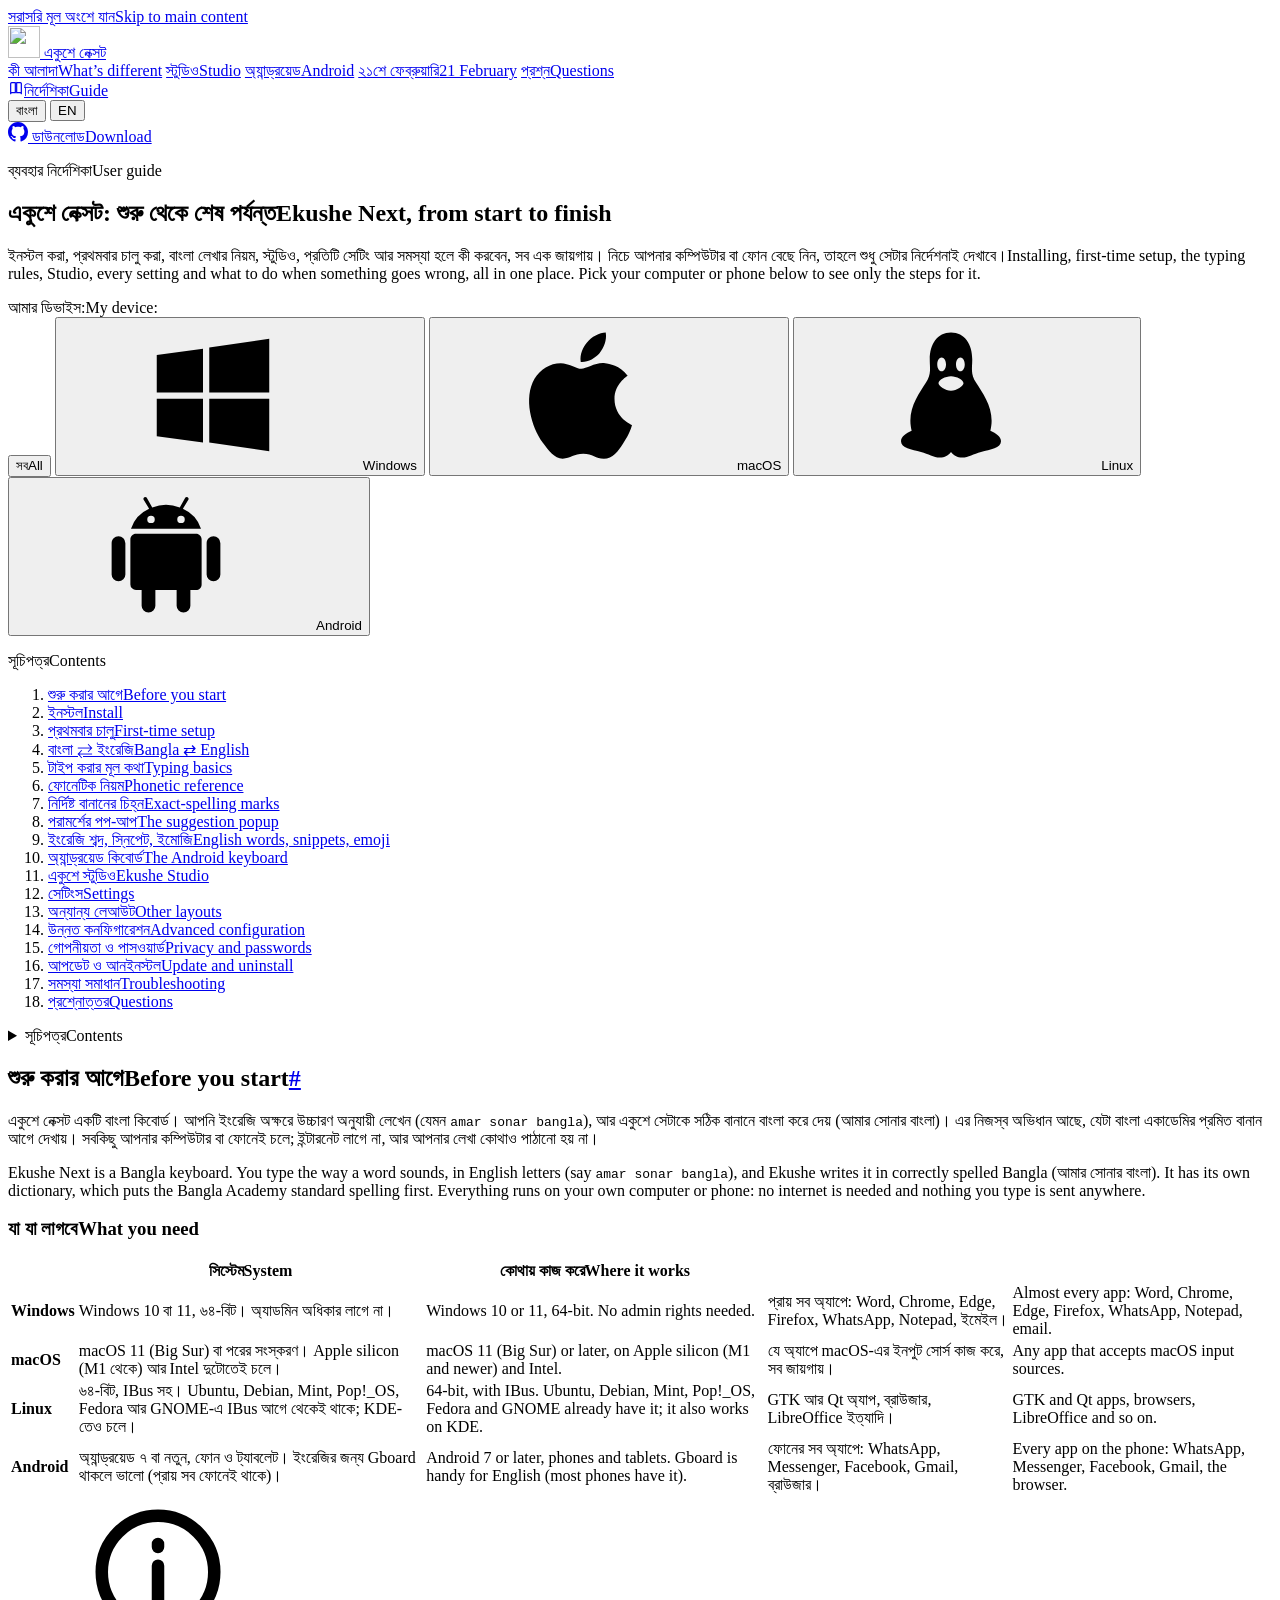
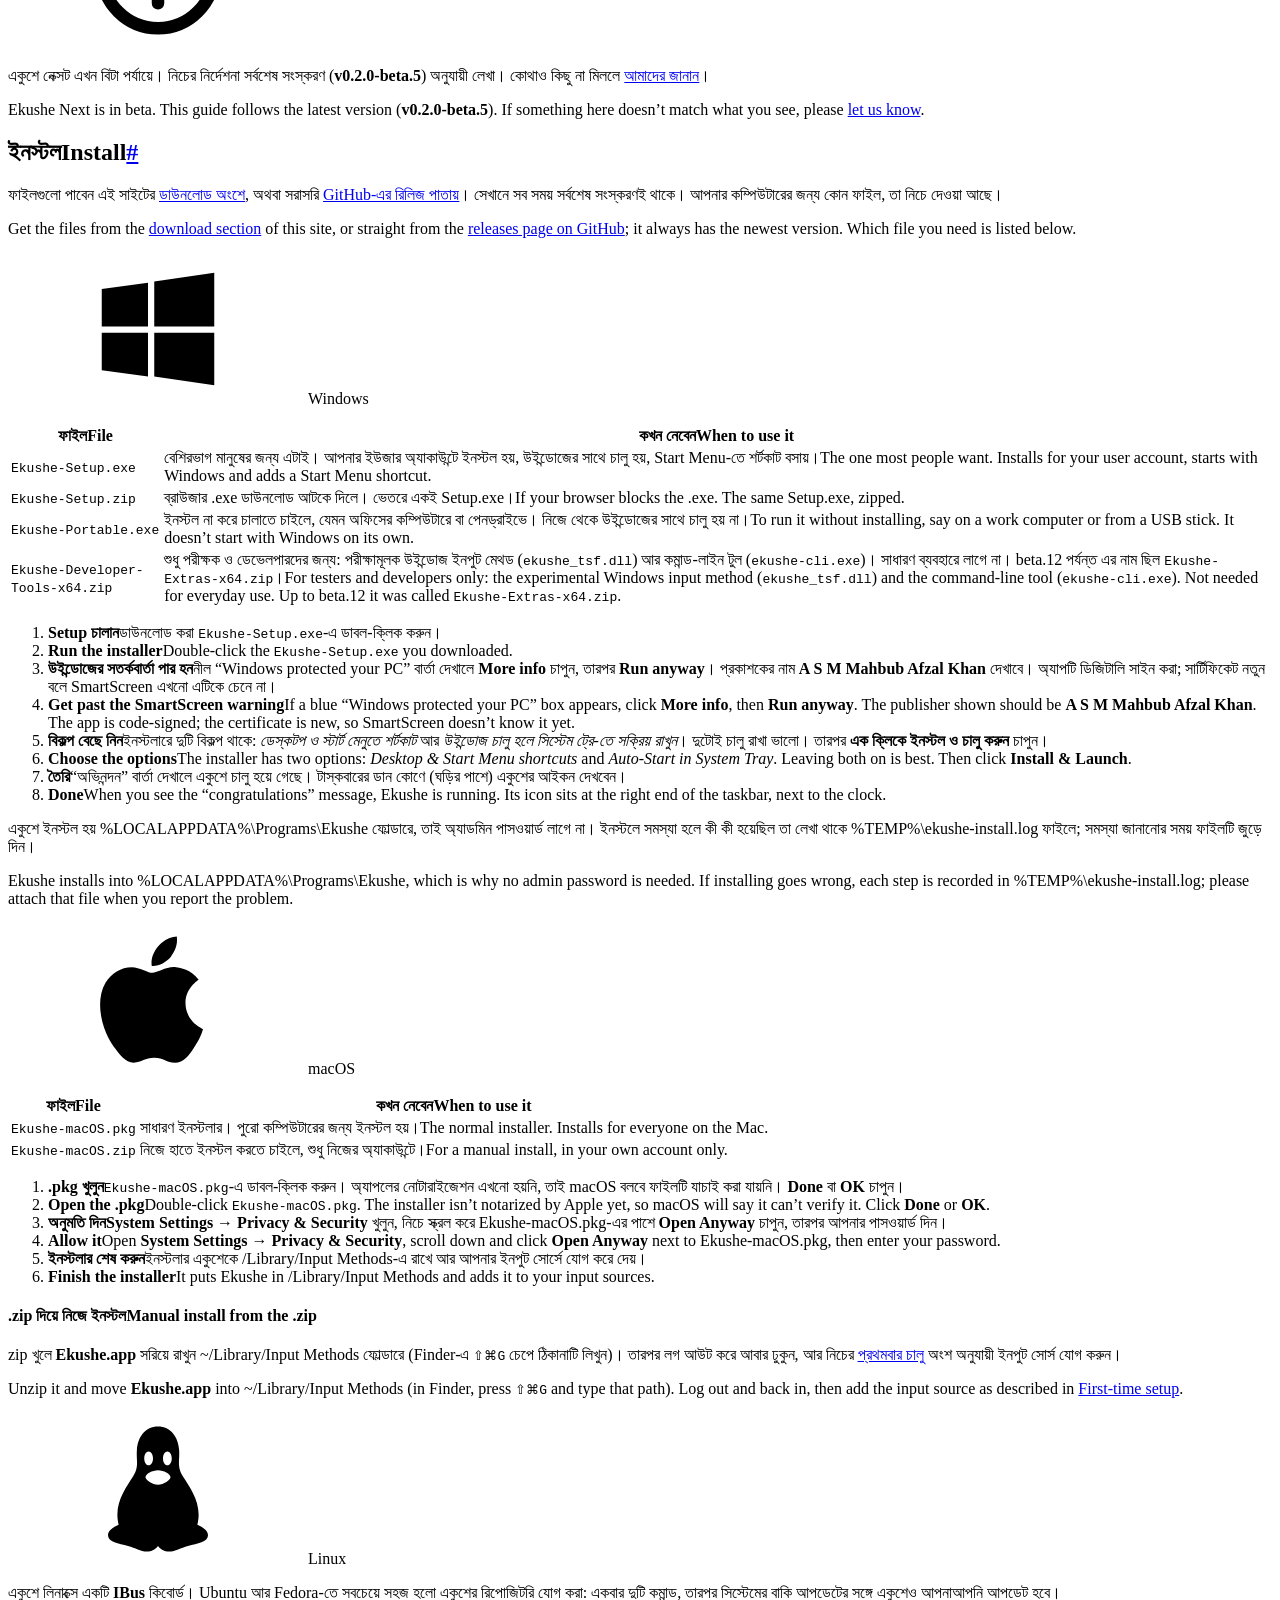
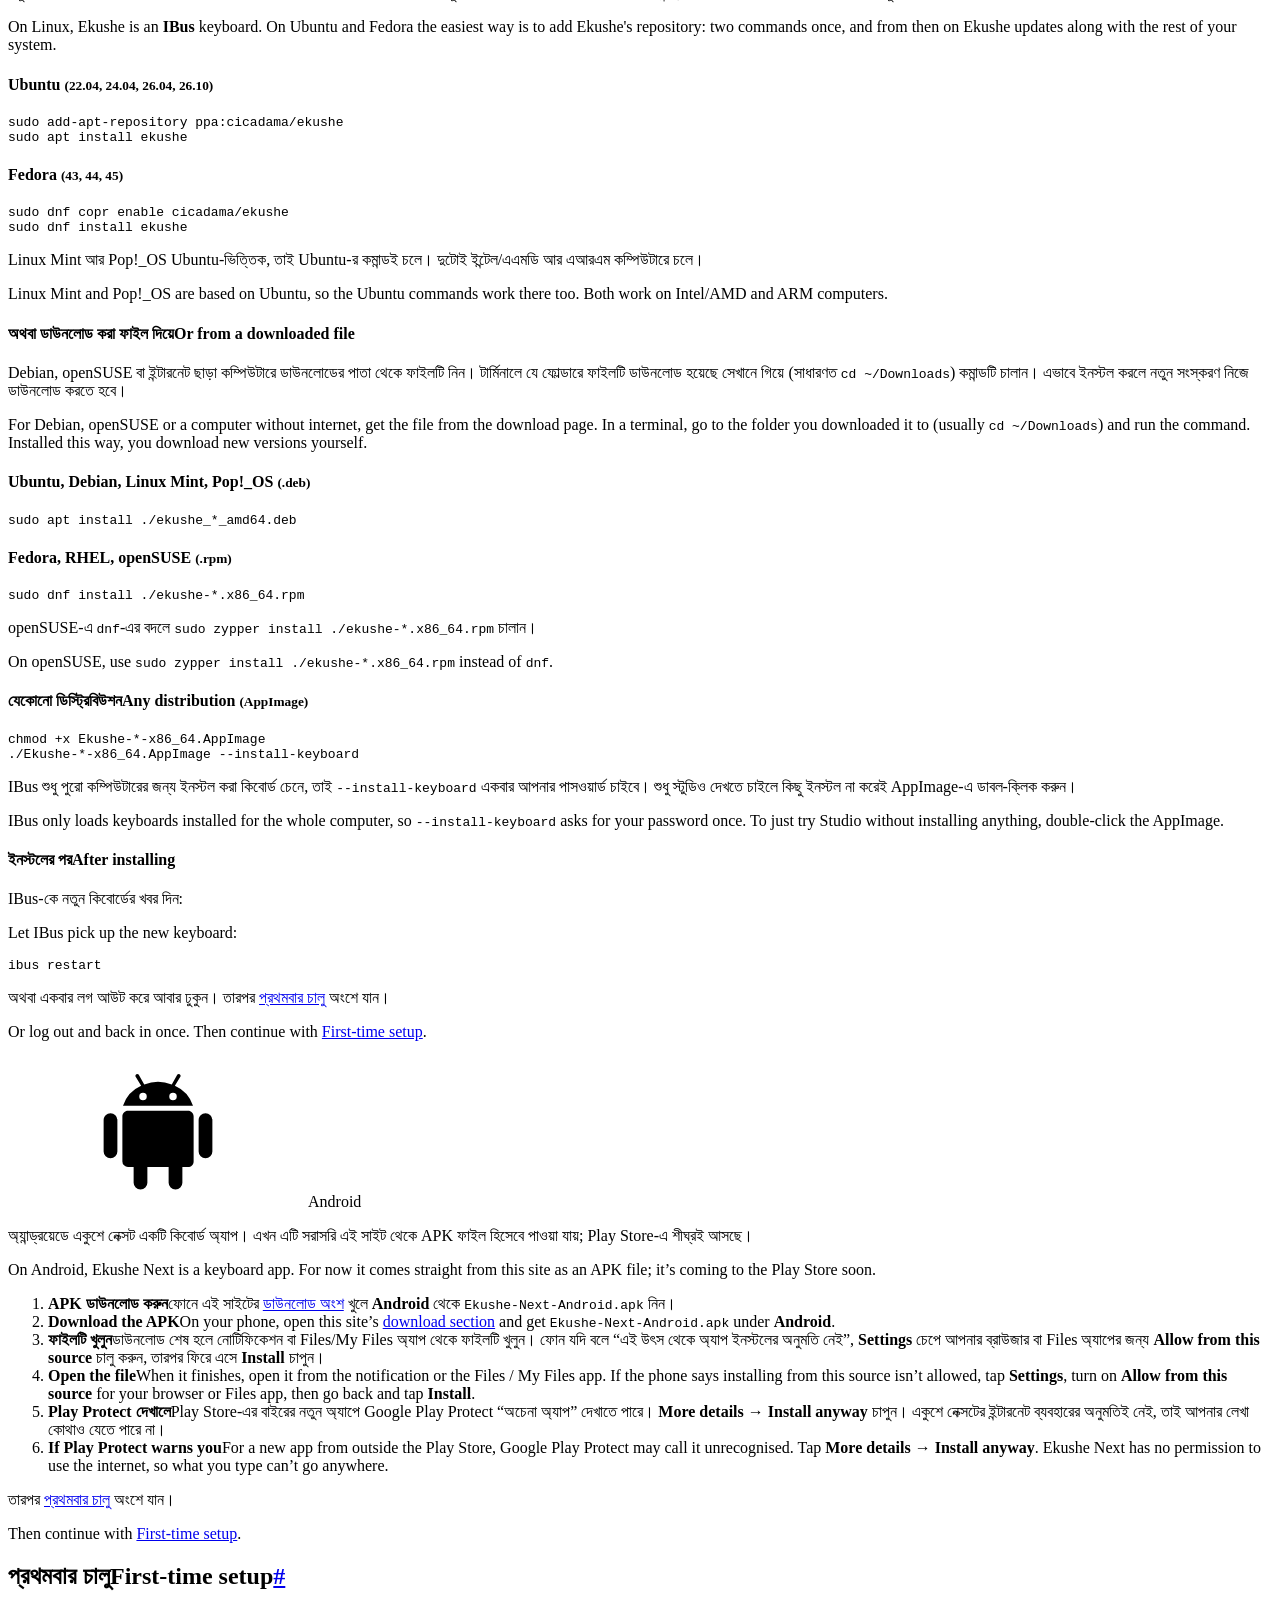
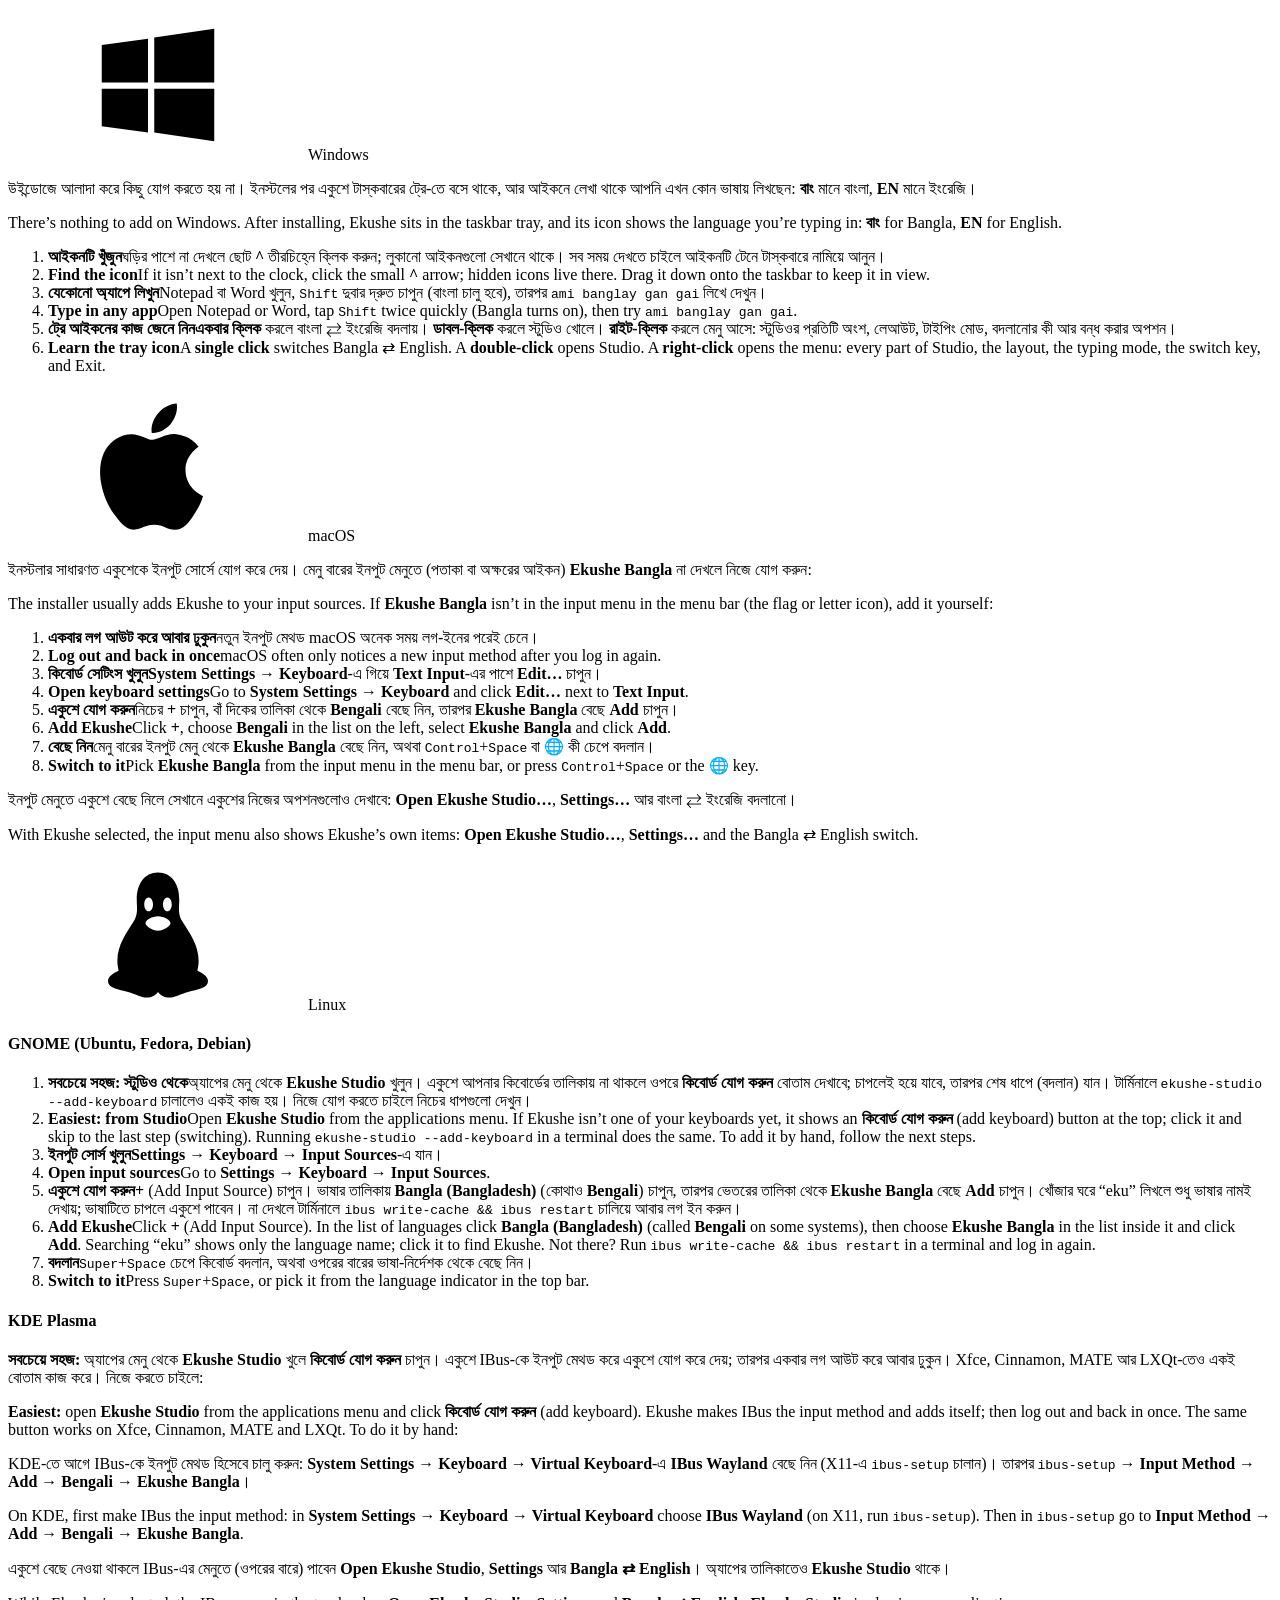
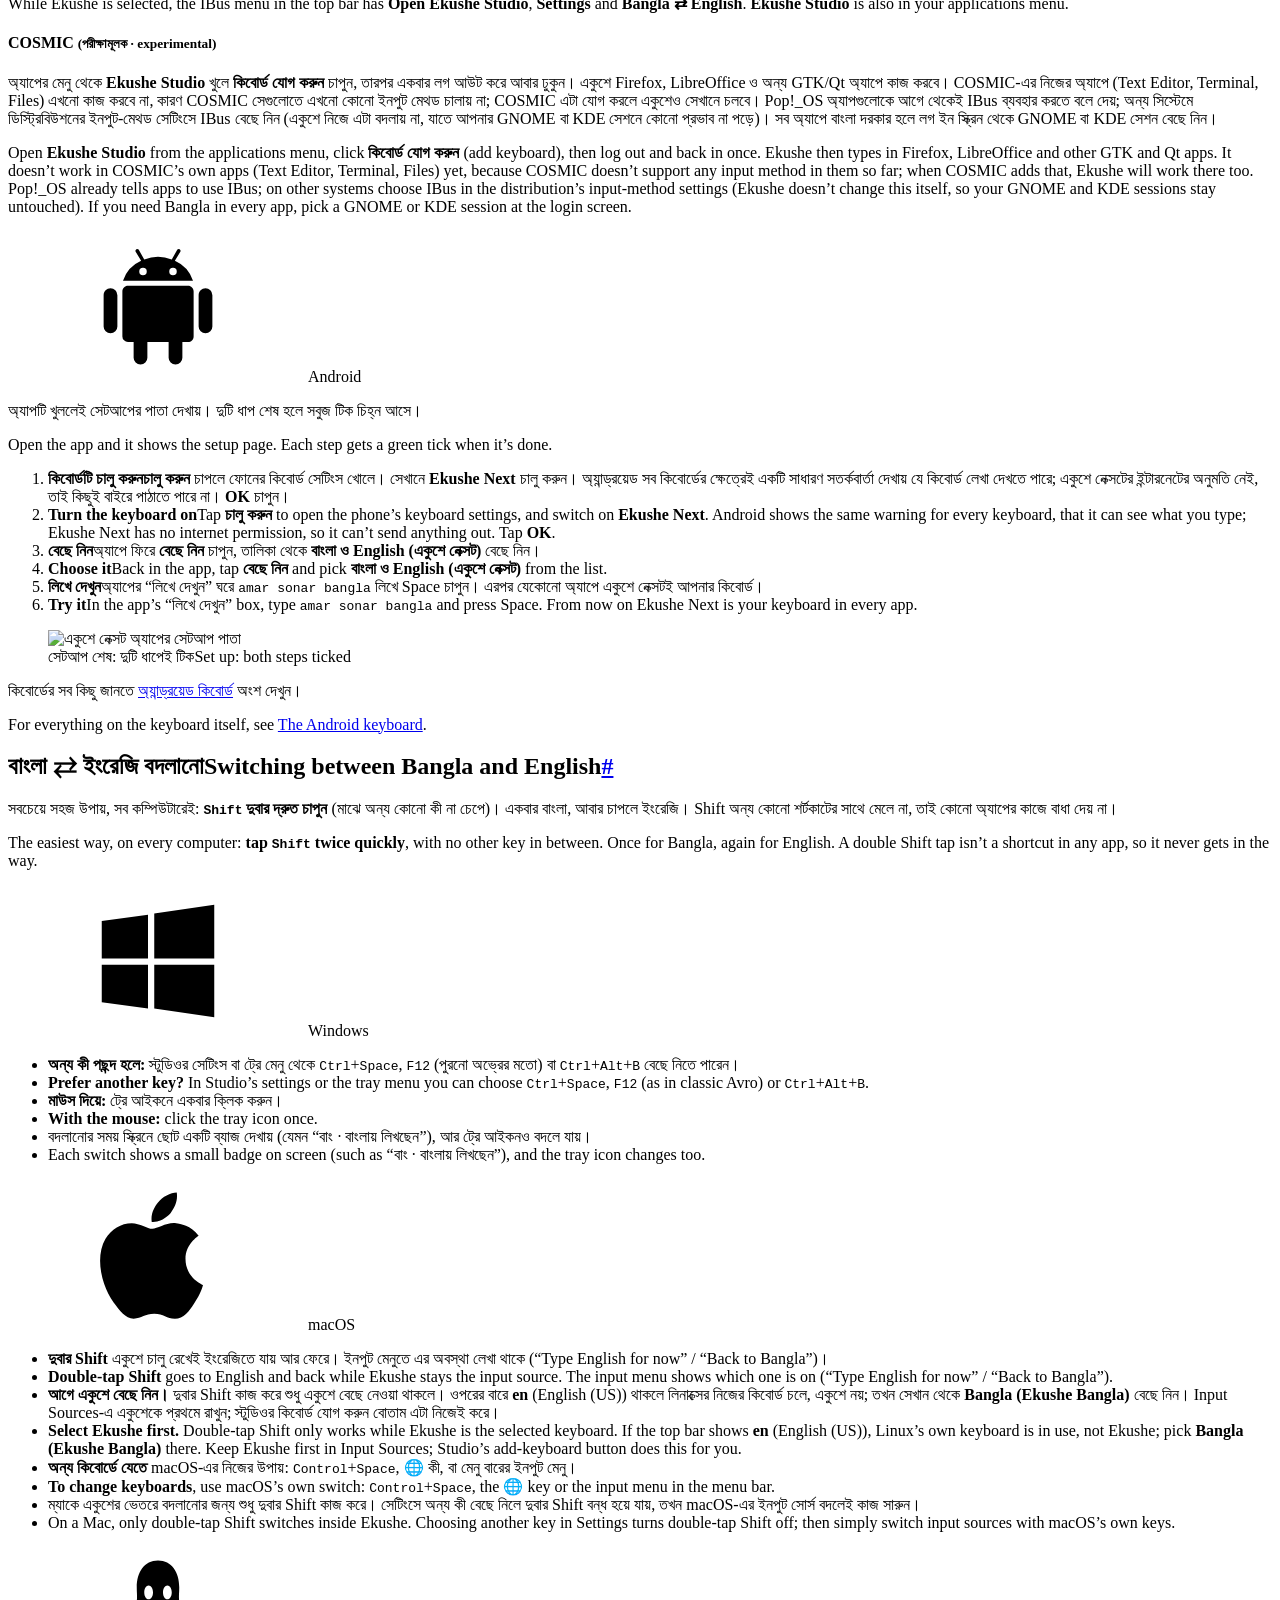
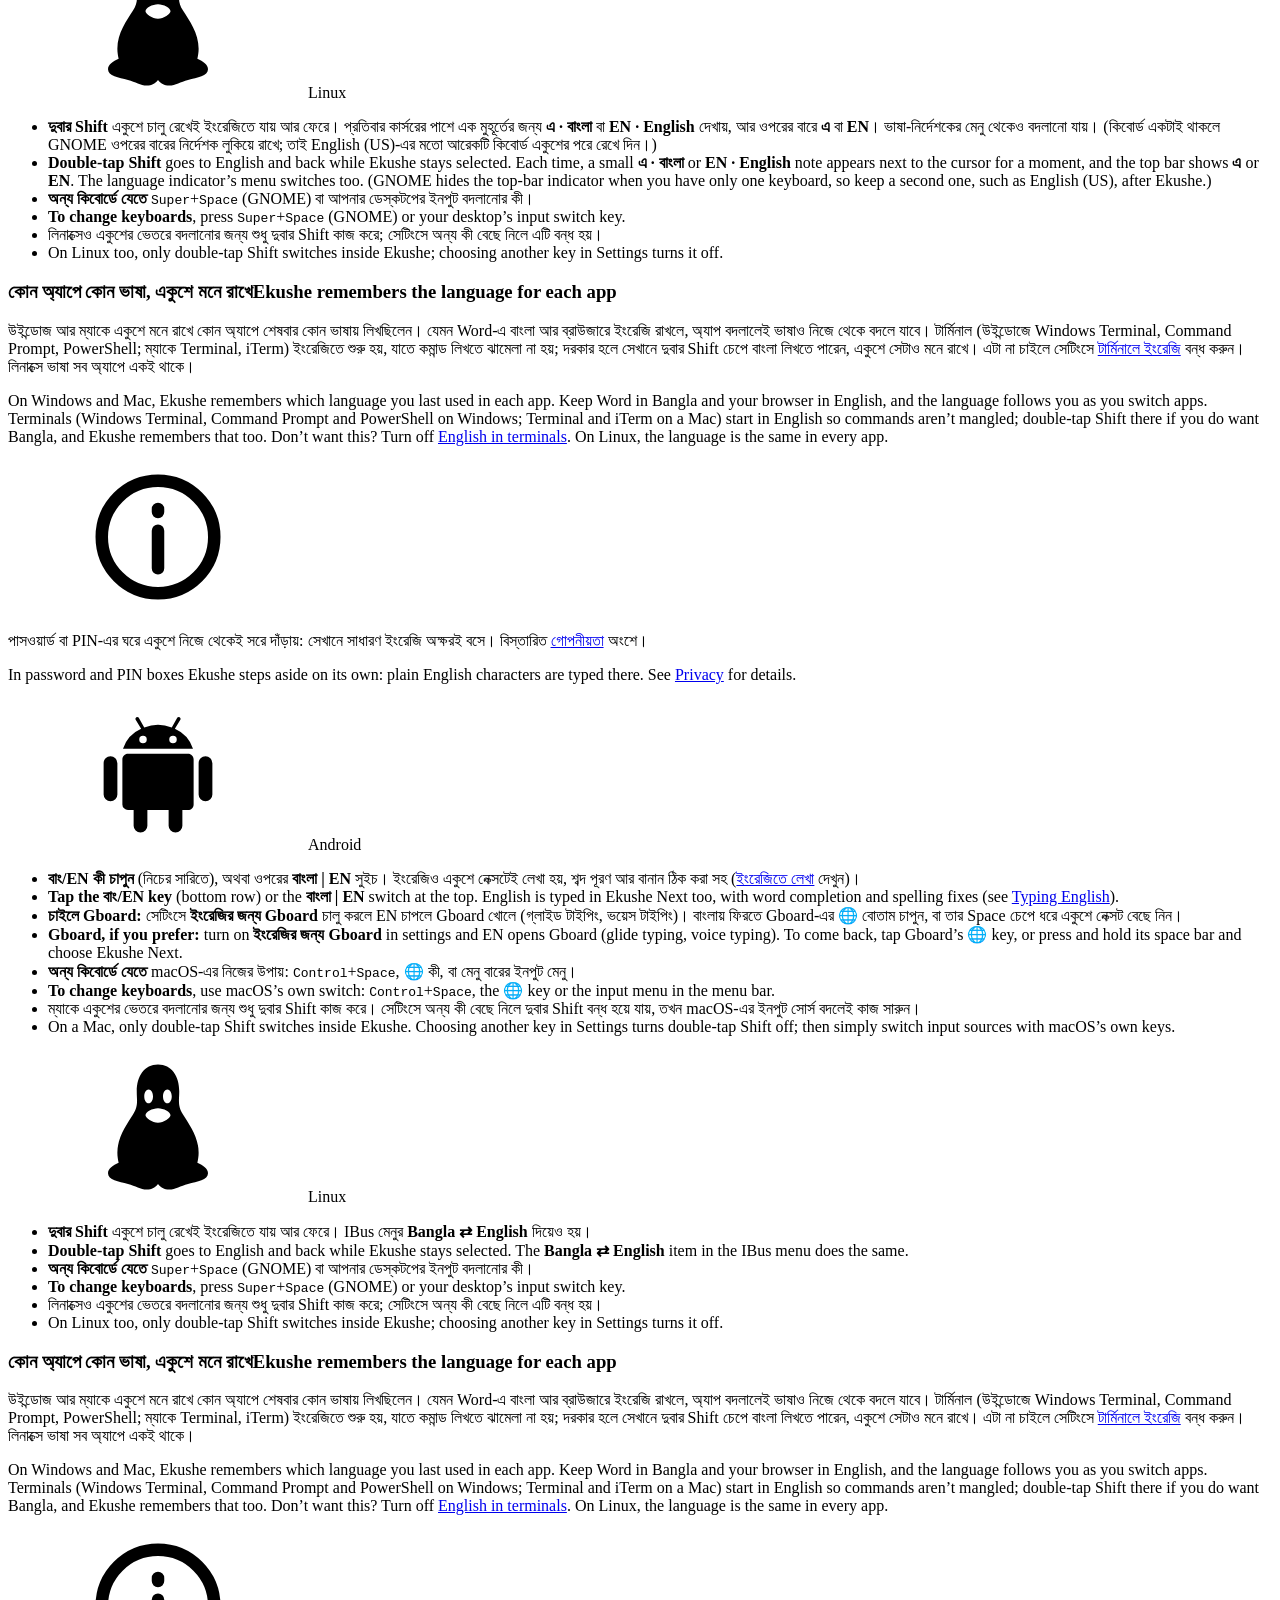
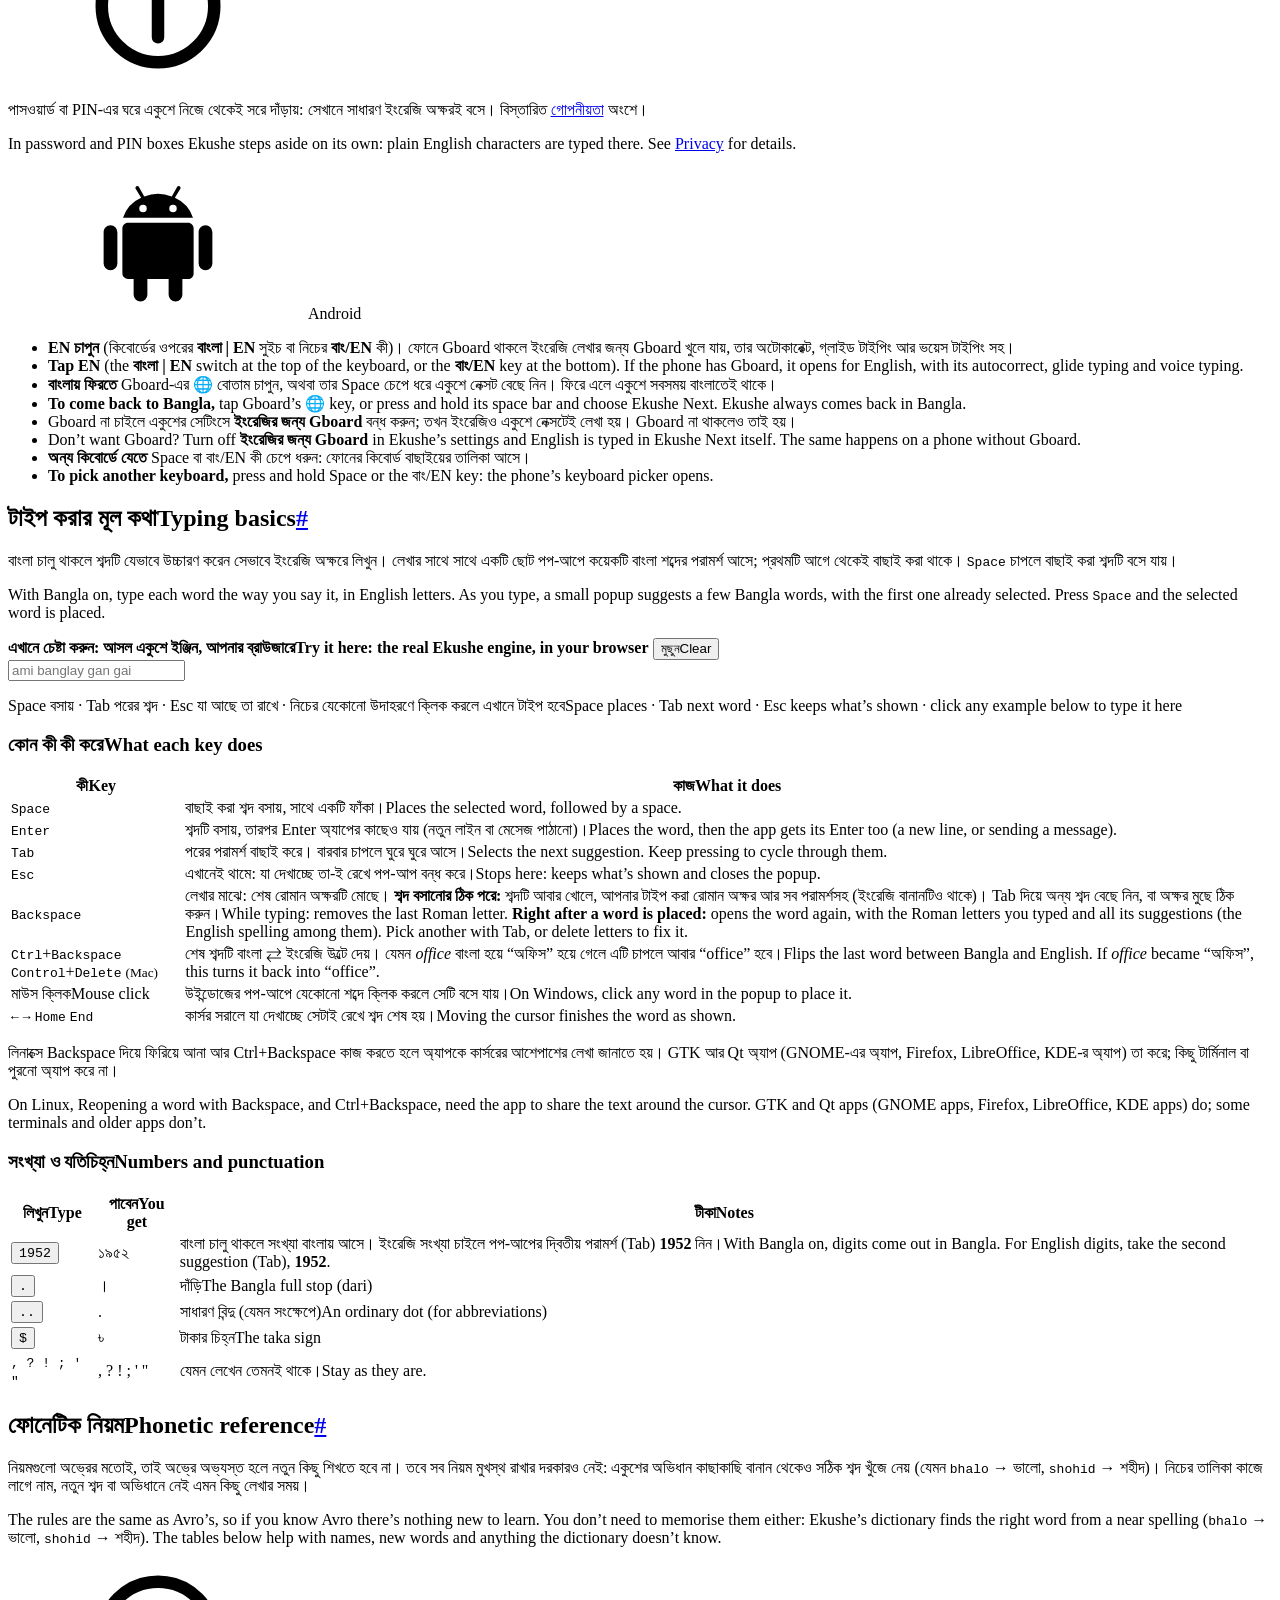
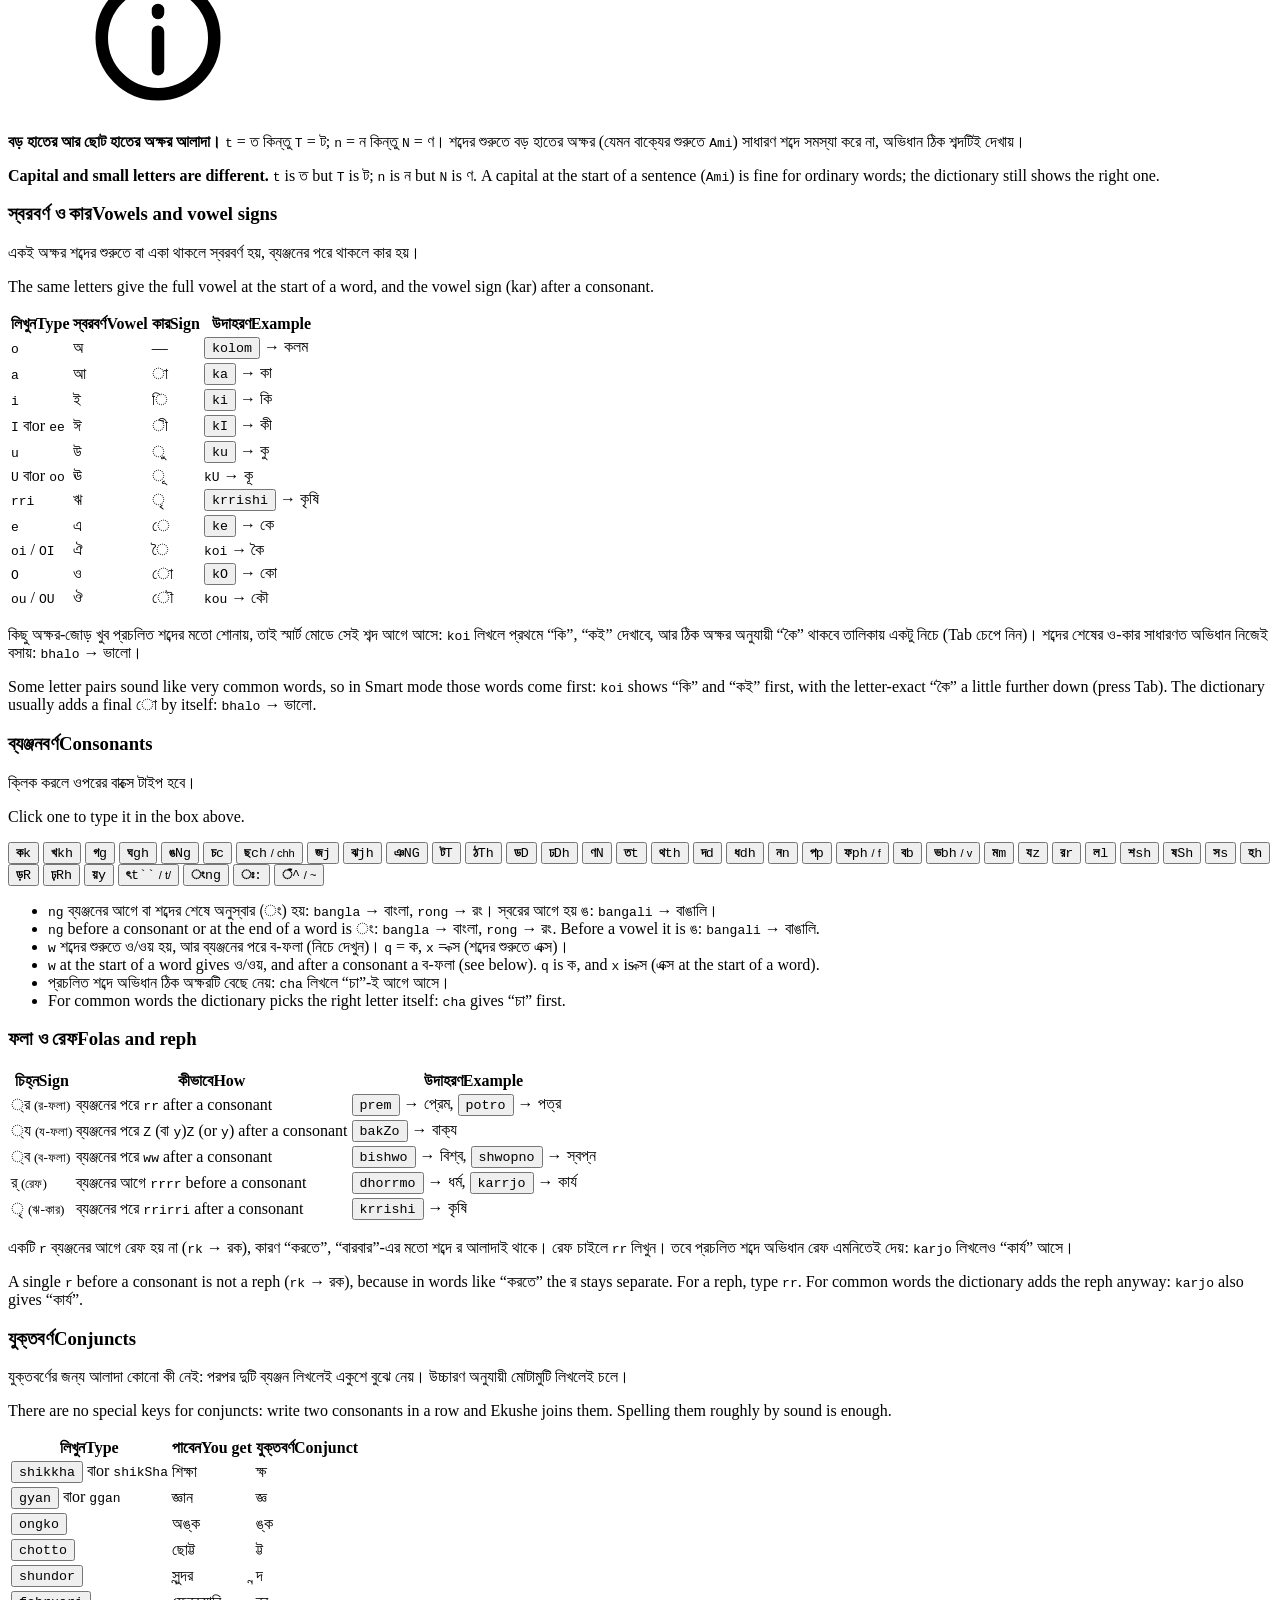
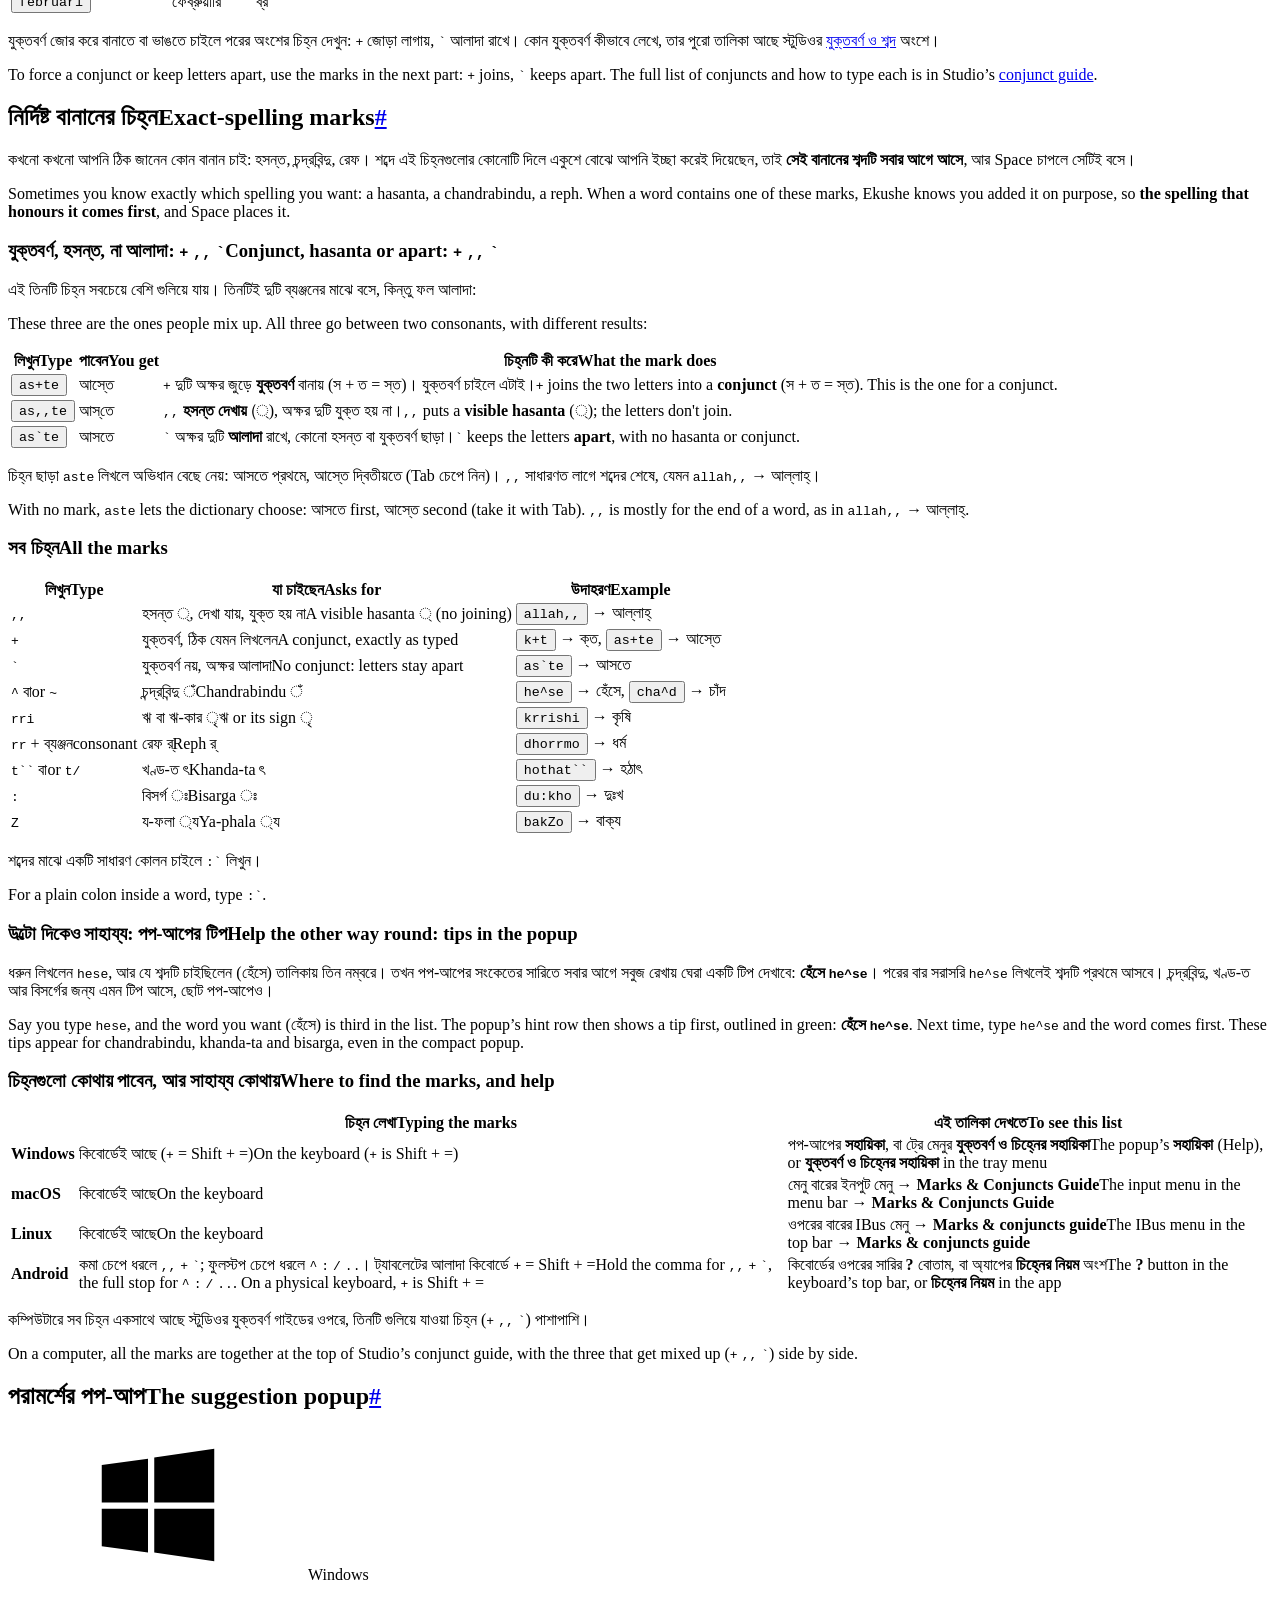
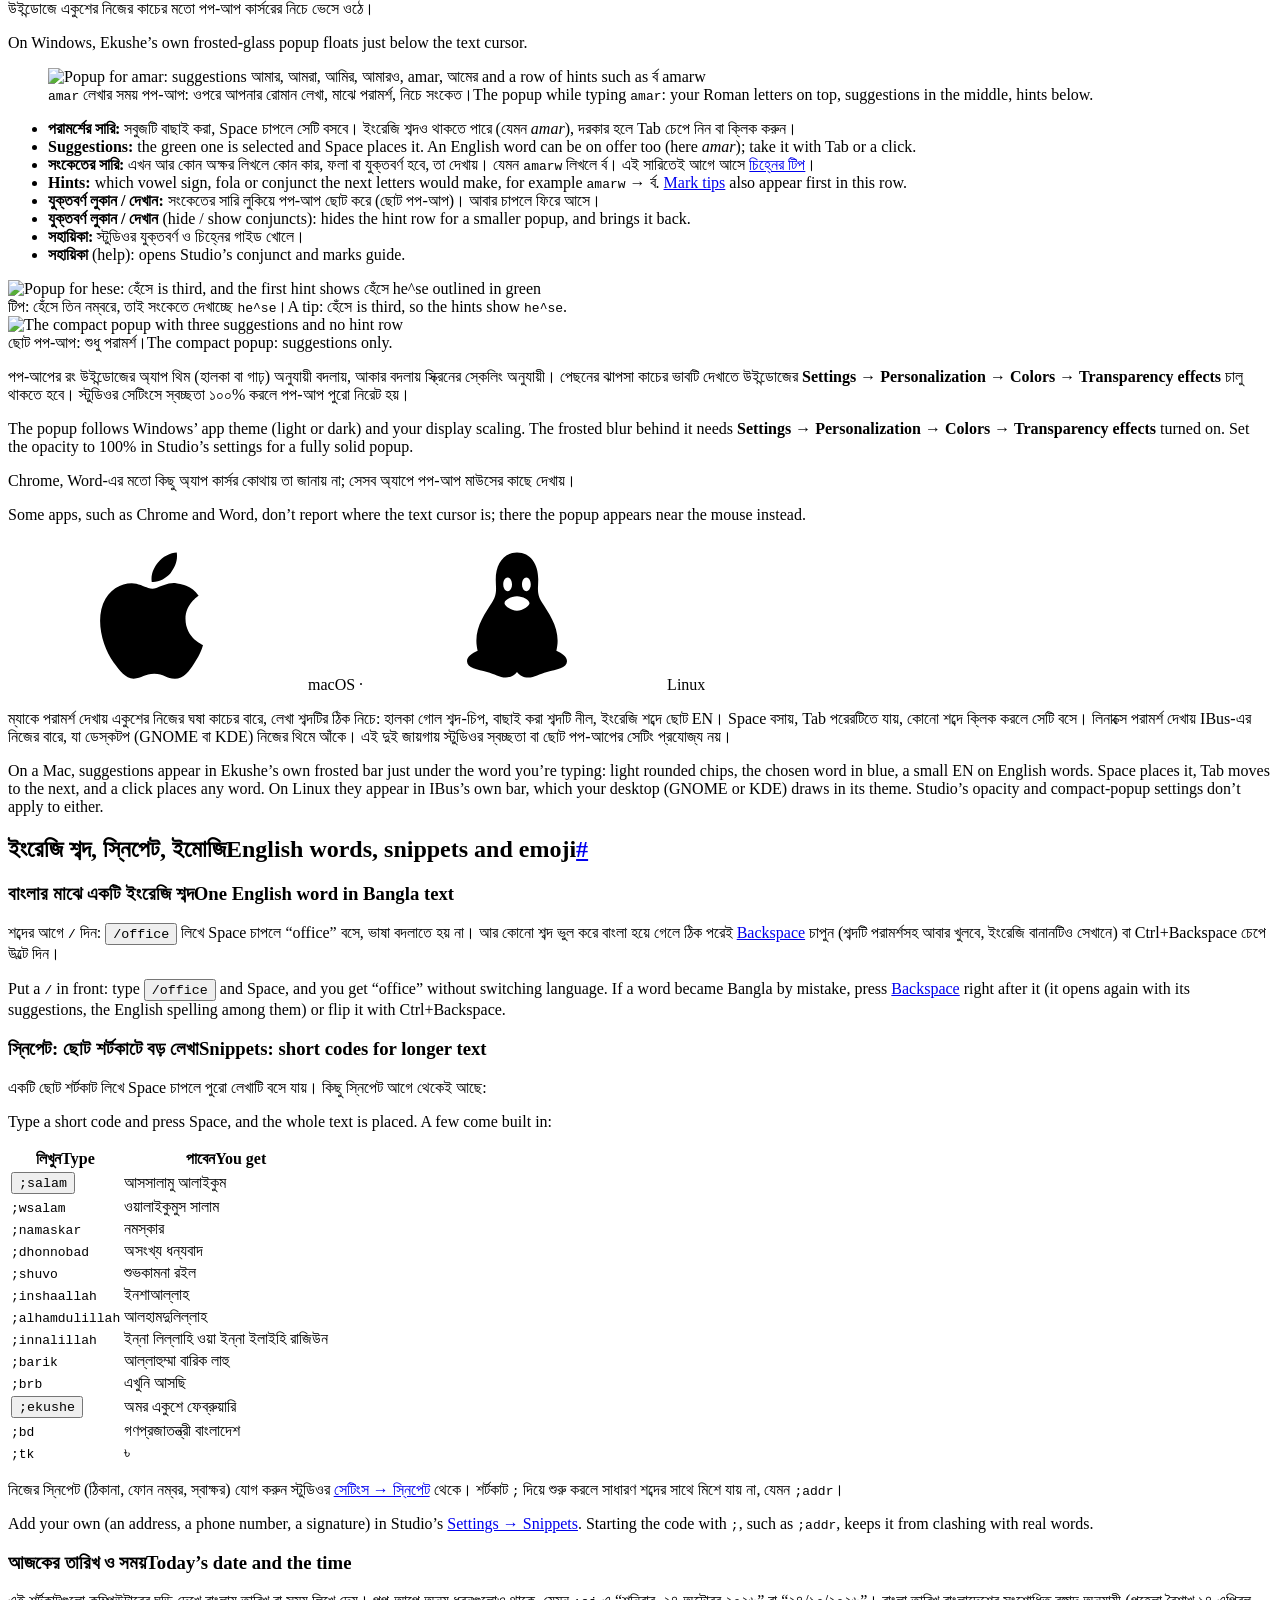
==== commit 8ef1dacd: "Guide: beta.5, the Mac's new suggestion bar" ====
--- a/site/guide/index.html
+++ b/site/guide/index.html
@@ -123,8 +123,8 @@
   <div class="note">
     <svg aria-hidden="true"><use href="#i-info"/></svg>
     <div>
-      <p lang="bn">একুশে নেক্সট এখন বিটা পর্যায়ে। নিচের নির্দেশনা সর্বশেষ সংস্করণ (<b>v0.2.0-beta.4</b>) অনুযায়ী লেখা। কোথাও কিছু না মিললে <a href="/report/">আমাদের জানান</a>।</p>
-      <p lang="en">Ekushe Next is in beta. This guide follows the latest version (<b>v0.2.0-beta.4</b>). If something here doesn’t match what you see, please <a href="/report/">let us know</a>.</p>
+      <p lang="bn">একুশে নেক্সট এখন বিটা পর্যায়ে। নিচের নির্দেশনা সর্বশেষ সংস্করণ (<b>v0.2.0-beta.5</b>) অনুযায়ী লেখা। কোথাও কিছু না মিললে <a href="/report/">আমাদের জানান</a>।</p>
+      <p lang="en">Ekushe Next is in beta. This guide follows the latest version (<b>v0.2.0-beta.5</b>). If something here doesn’t match what you see, please <a href="/report/">let us know</a>.</p>
     </div>
   </div>
 </section>
@@ -705,8 +705,8 @@
   </div>
   <div class="os-block" data-os="mac linux">
     <p class="os-tag"><svg aria-hidden="true"><use href="#i-apple"/></svg>macOS <span aria-hidden="true">·</span> <svg aria-hidden="true"><use href="#i-linux"/></svg>Linux</p>
-    <p lang="bn">ম্যাক আর লিনাক্সে পরামর্শ দেখায় সিস্টেমের নিজের পরামর্শ-বারে (macOS-এর candidate window, IBus-এর lookup table)। বাছাই করা শব্দটি লেখার জায়গায় দাগ দেওয়া অবস্থায় দেখা যায়; Space বসায়, Tab পরেরটিতে যায়। এর চেহারা সিস্টেমের থিম অনুযায়ী হয়, তাই স্টুডিওর স্বচ্ছতা বা ছোট পপ-আপের সেটিং এখানে প্রযোজ্য নয়।</p>
-    <p lang="en">On a Mac and on Linux, suggestions appear in the system’s own candidate bar (macOS’s candidate window, IBus’s lookup table). The selected word shows underlined where you’re typing; Space places it and Tab moves to the next. It looks the way your system theme makes it, so Studio’s opacity and compact-popup settings don’t apply there.</p>
+    <p lang="bn">ম্যাকে পরামর্শ দেখায় একুশের নিজের ঘষা কাচের বারে, লেখা শব্দটির ঠিক নিচে: হালকা গোল শব্দ-চিপ, বাছাই করা শব্দটি নীল, ইংরেজি শব্দে ছোট EN। Space বসায়, Tab পরেরটিতে যায়, কোনো শব্দে ক্লিক করলে সেটি বসে। লিনাক্সে পরামর্শ দেখায় IBus-এর নিজের বারে, যা ডেস্কটপ (GNOME বা KDE) নিজের থিমে আঁকে। এই দুই জায়গায় স্টুডিওর স্বচ্ছতা বা ছোট পপ-আপের সেটিং প্রযোজ্য নয়।</p>
+    <p lang="en">On a Mac, suggestions appear in Ekushe’s own frosted bar just under the word you’re typing: light rounded chips, the chosen word in blue, a small EN on English words. Space places it, Tab moves to the next, and a click places any word. On Linux they appear in IBus’s own bar, which your desktop (GNOME or KDE) draws in its theme. Studio’s opacity and compact-popup settings don’t apply to either.</p>
   </div>
 </section>
 
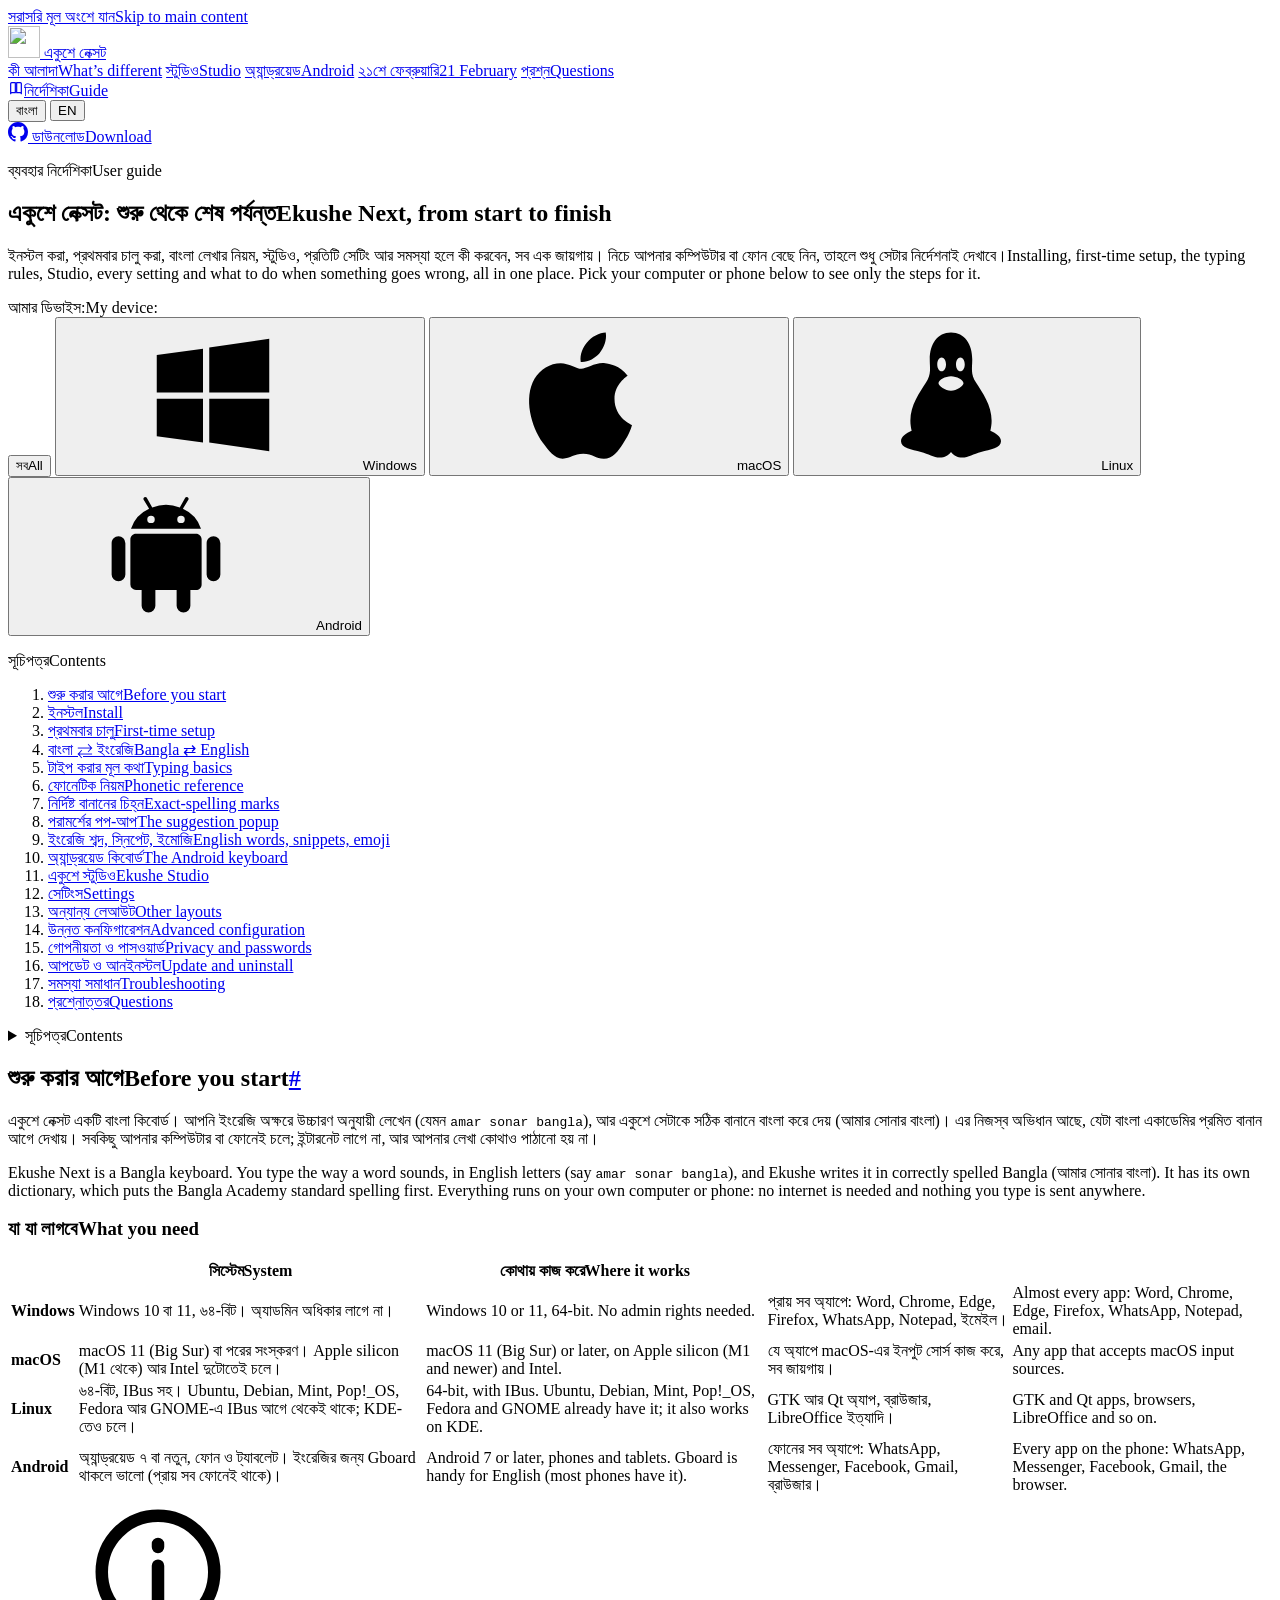
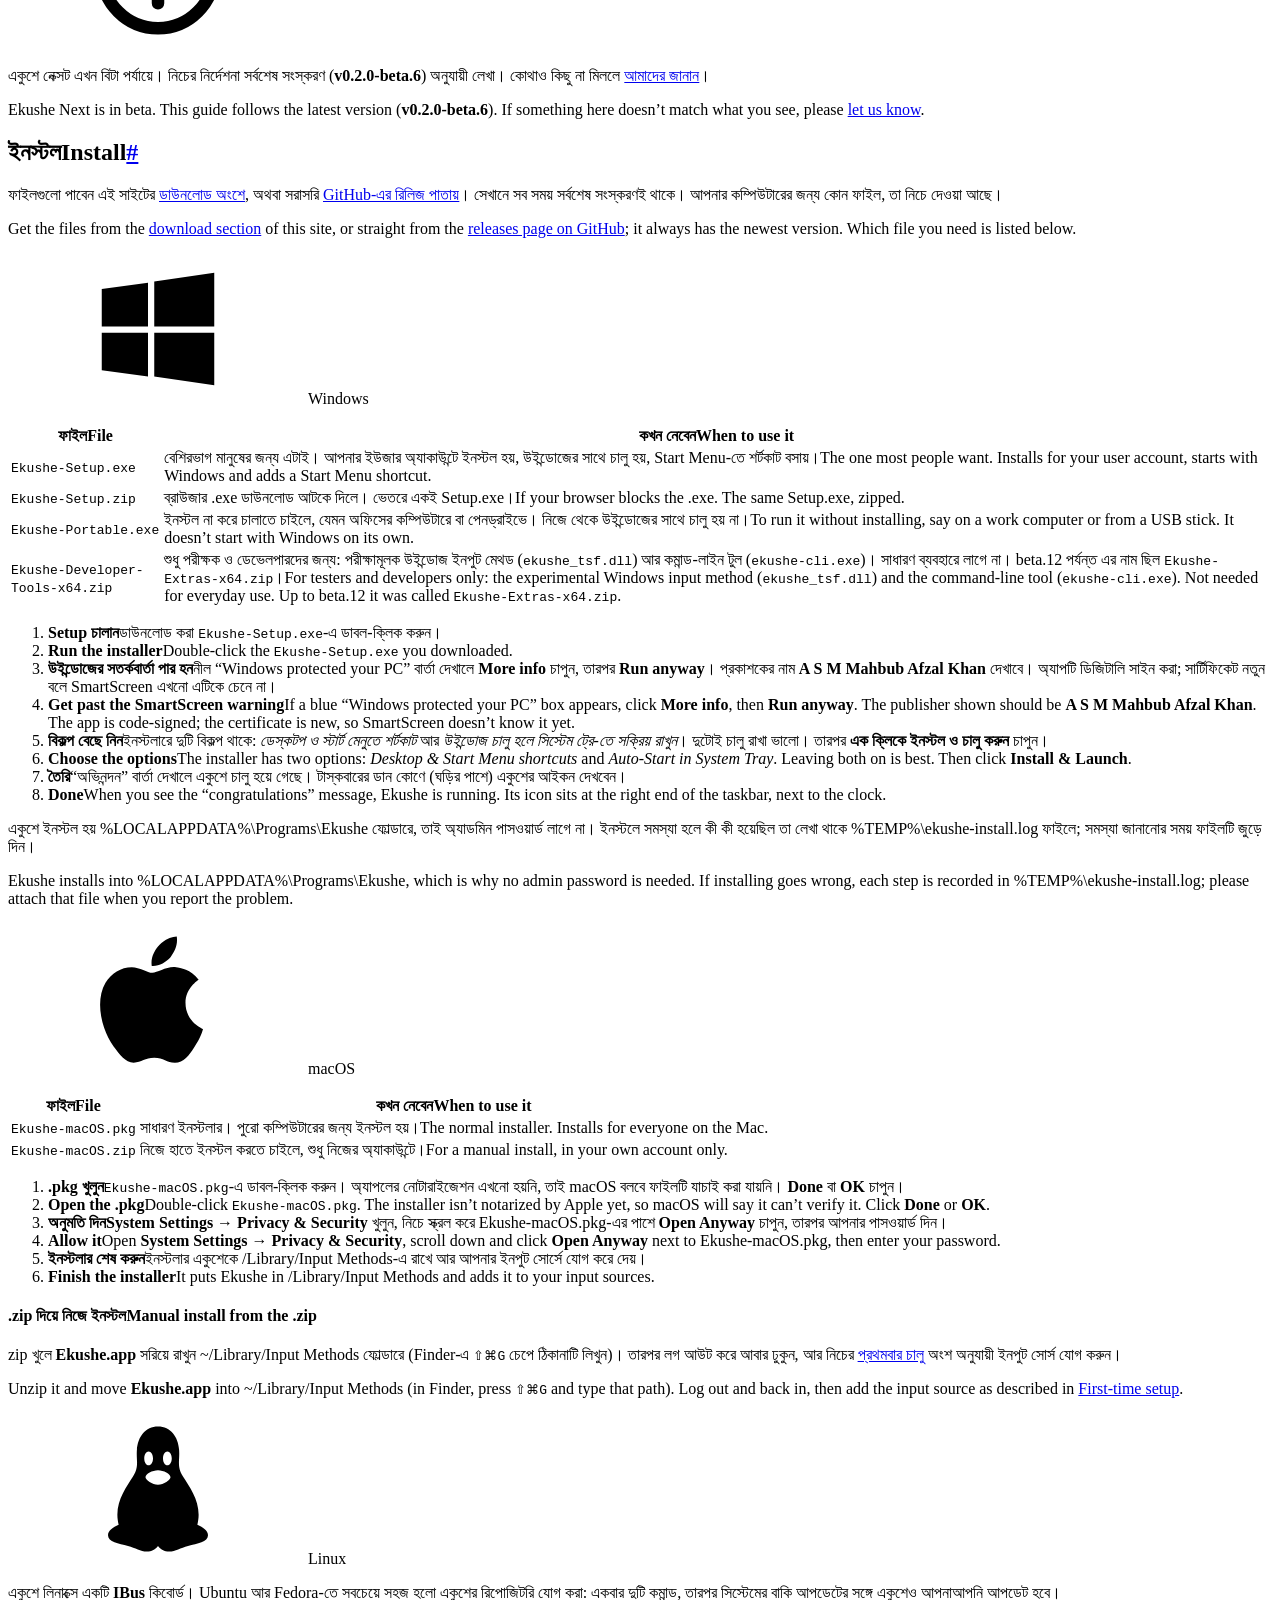
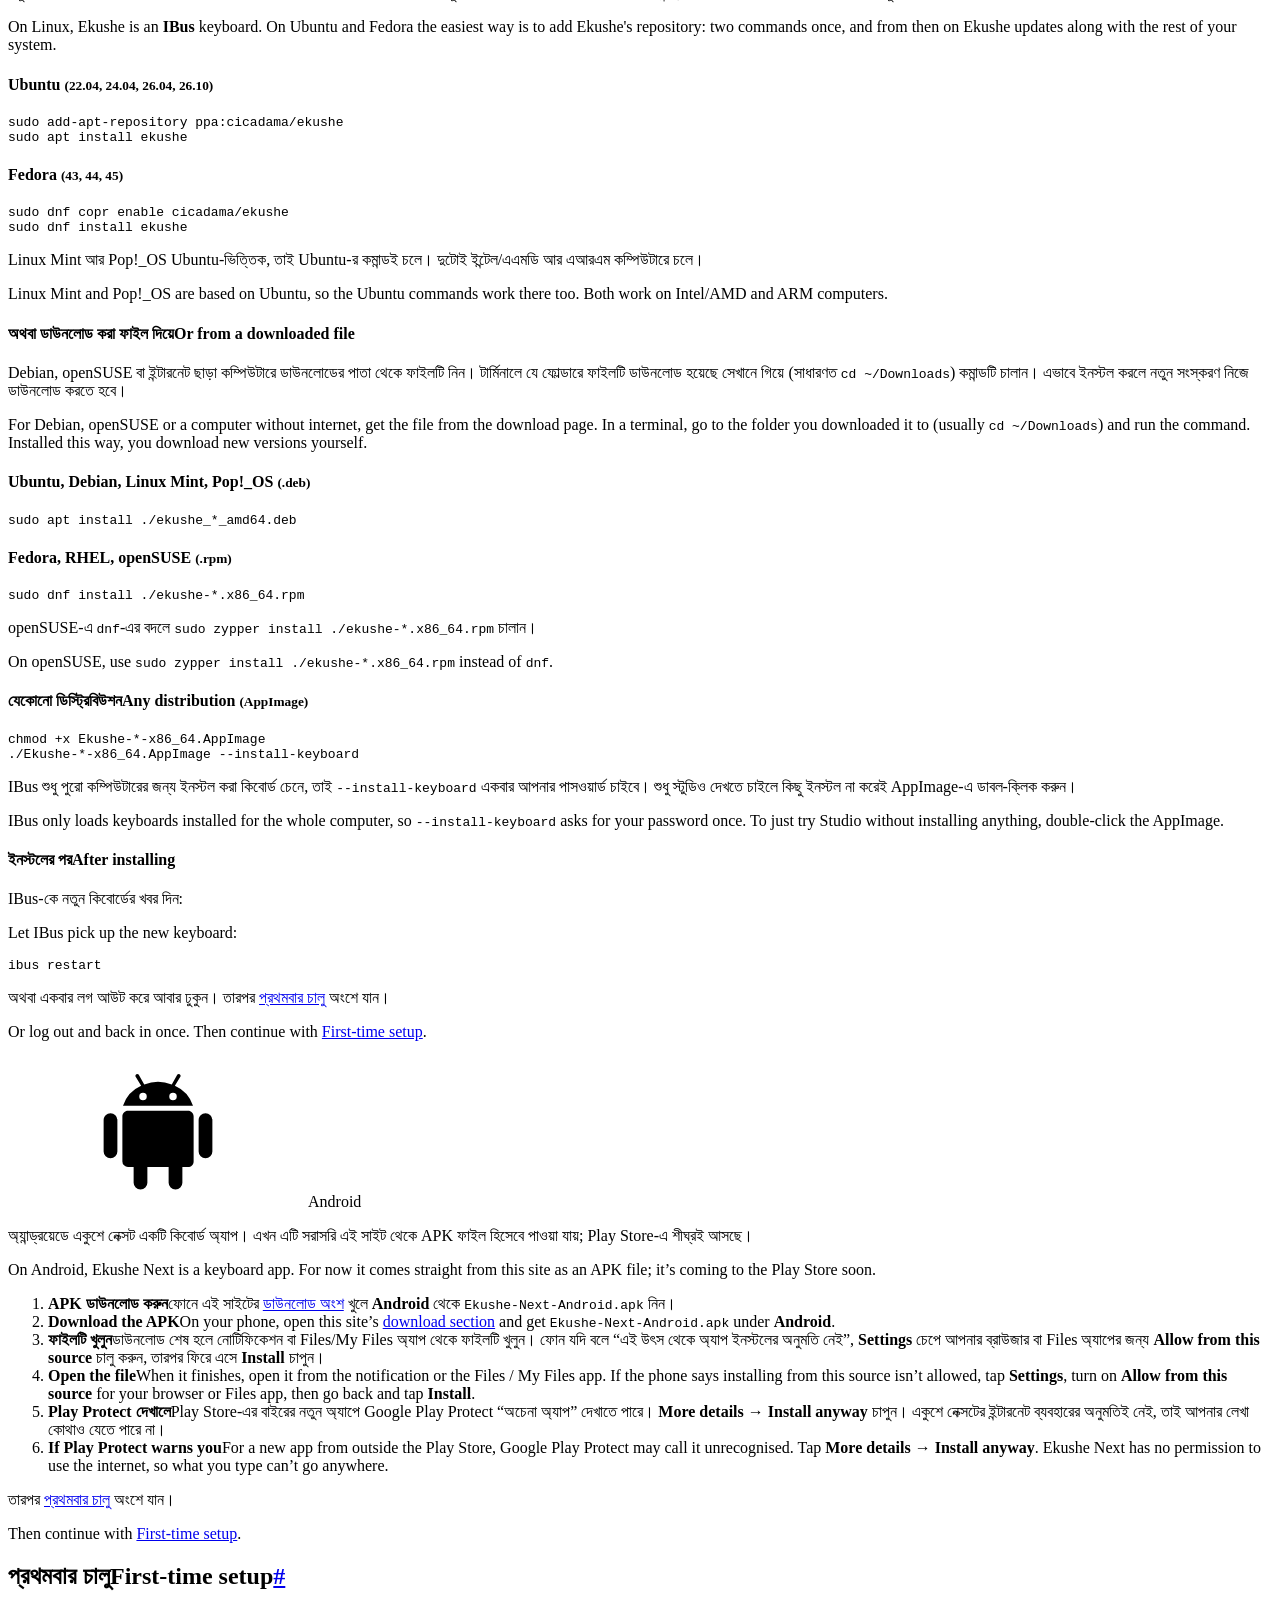
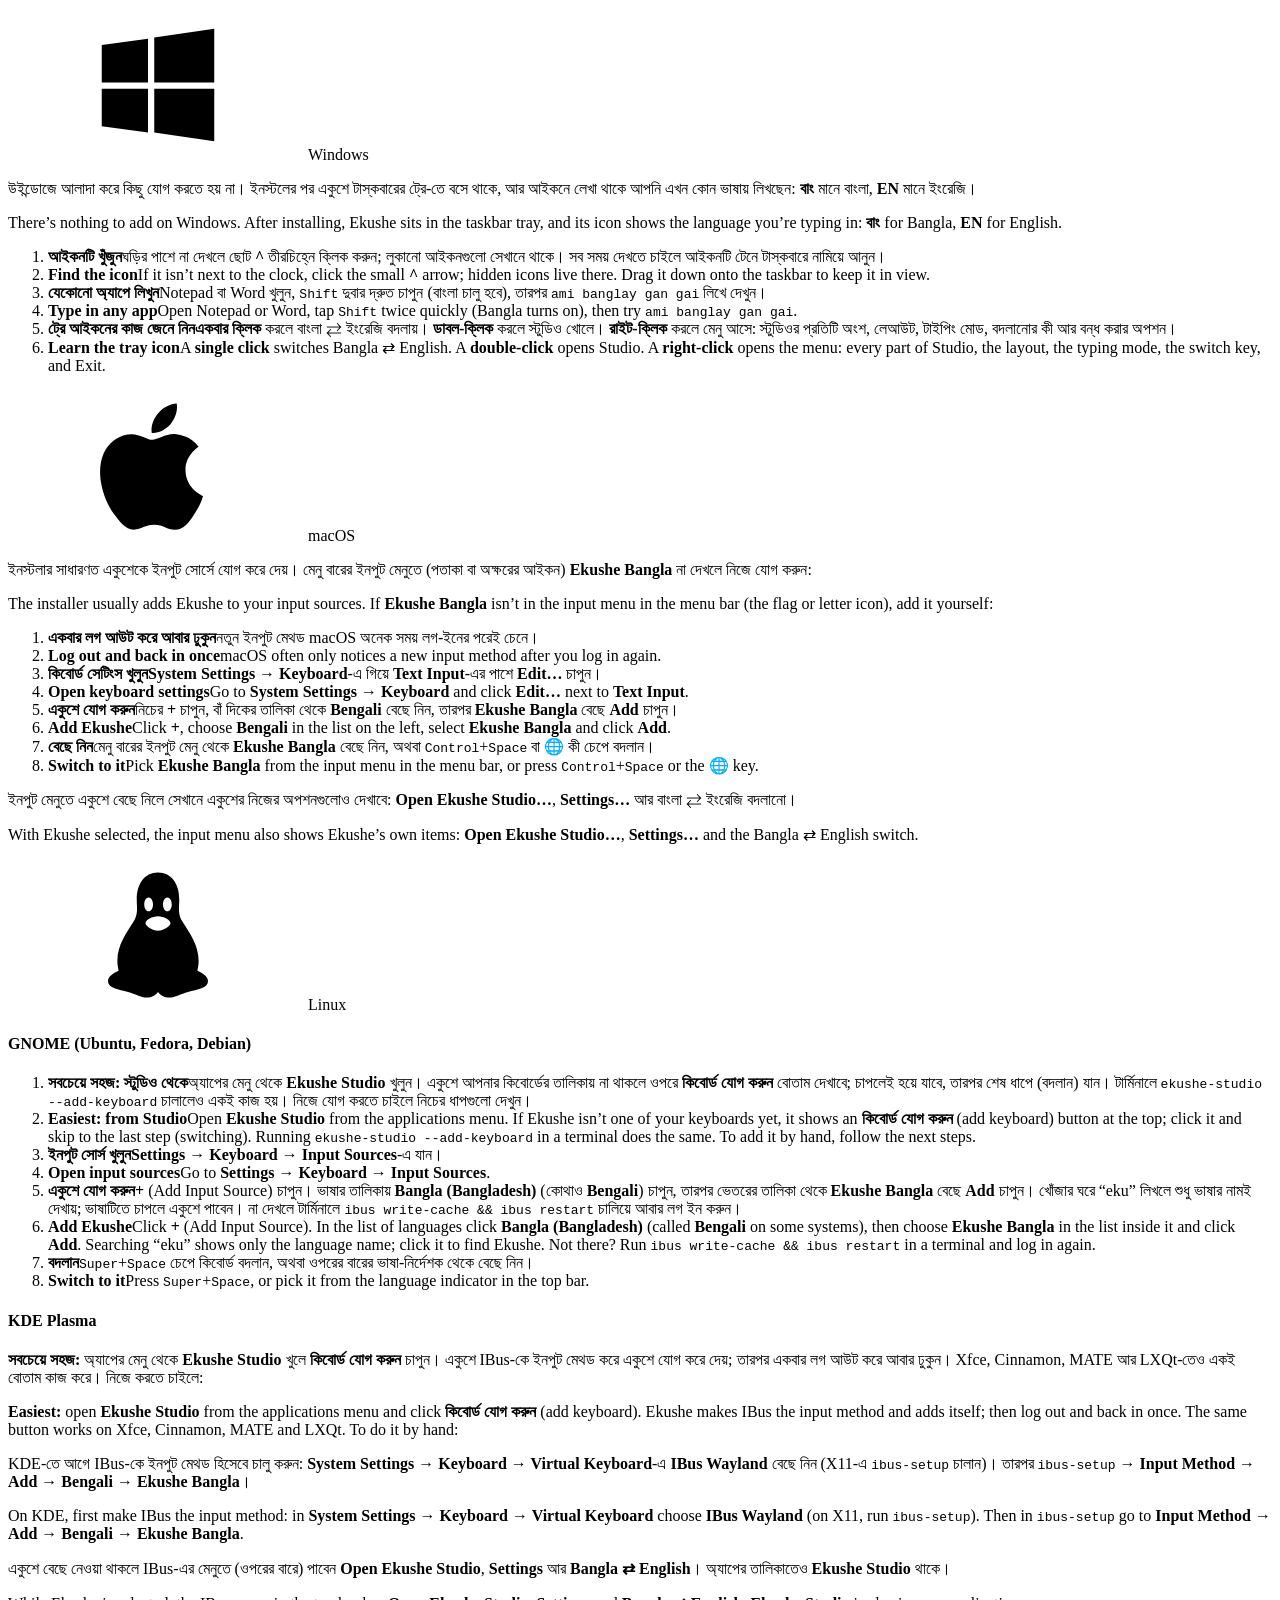
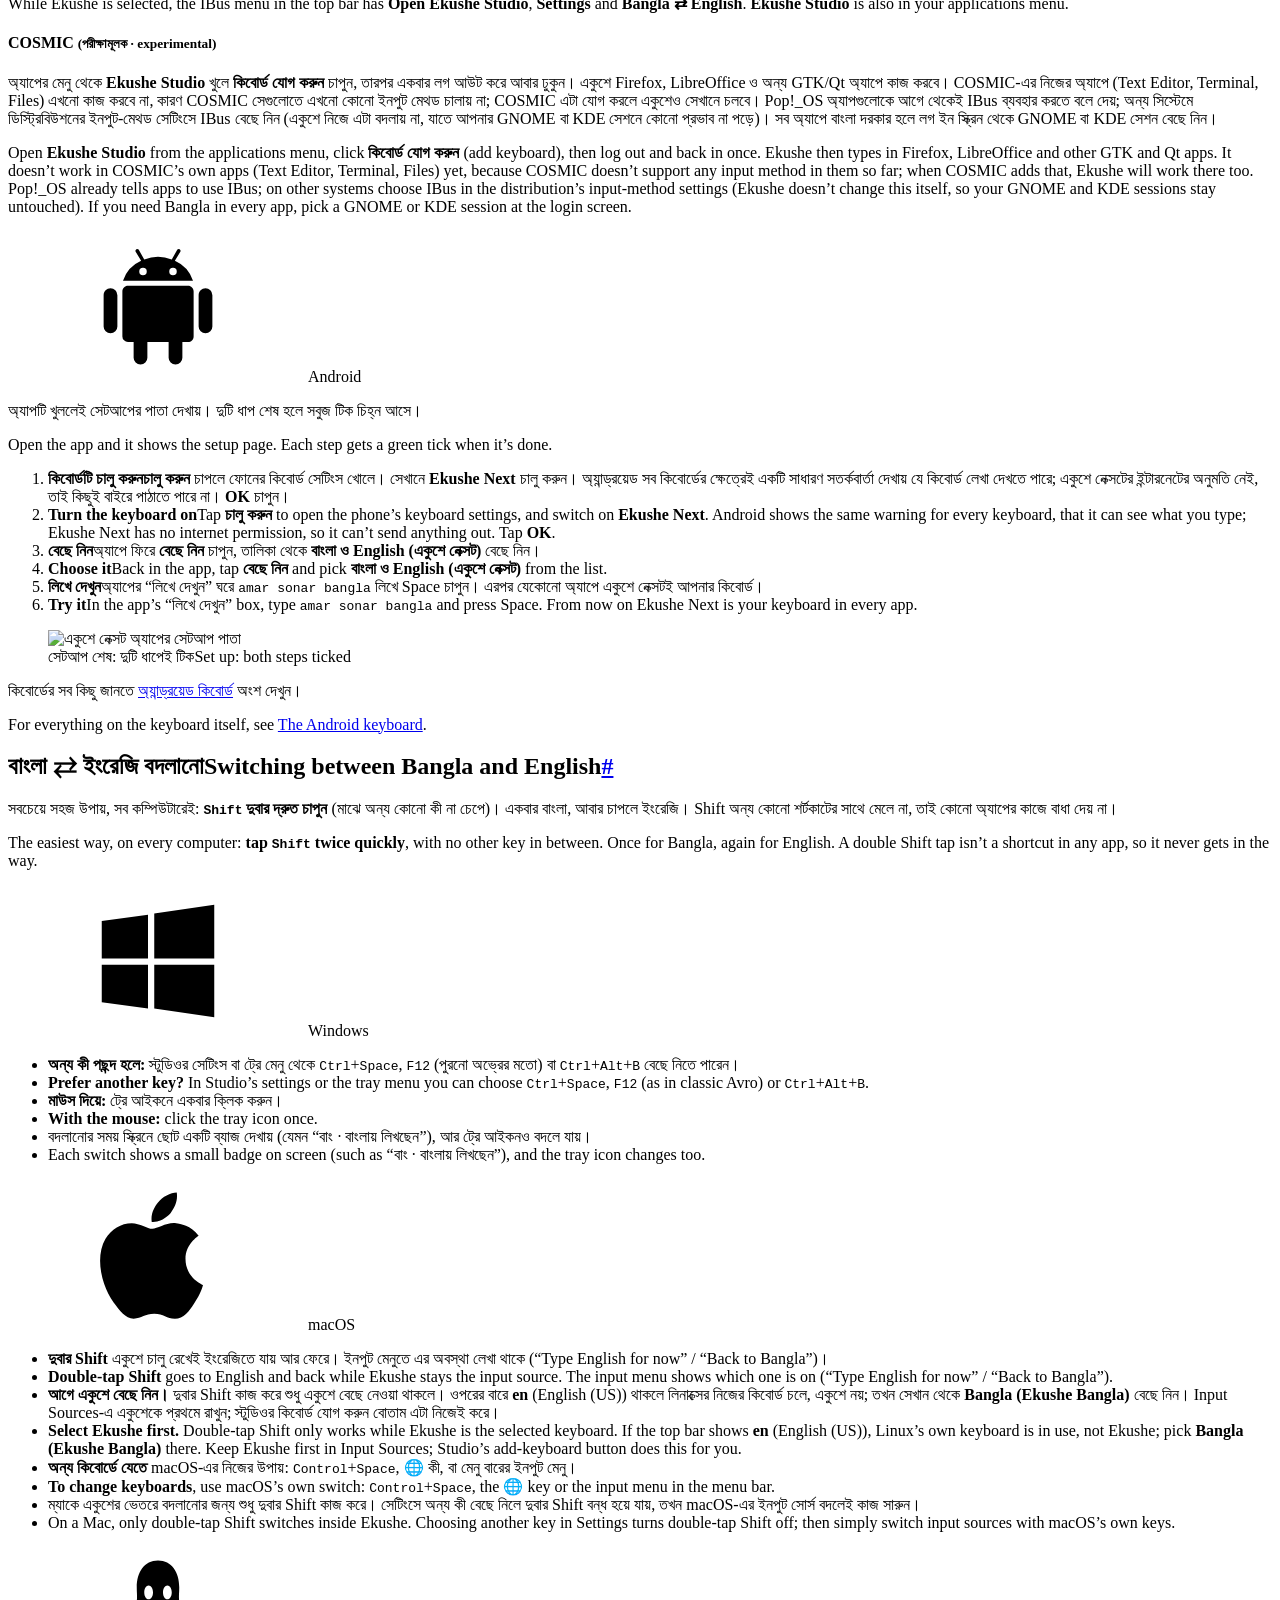
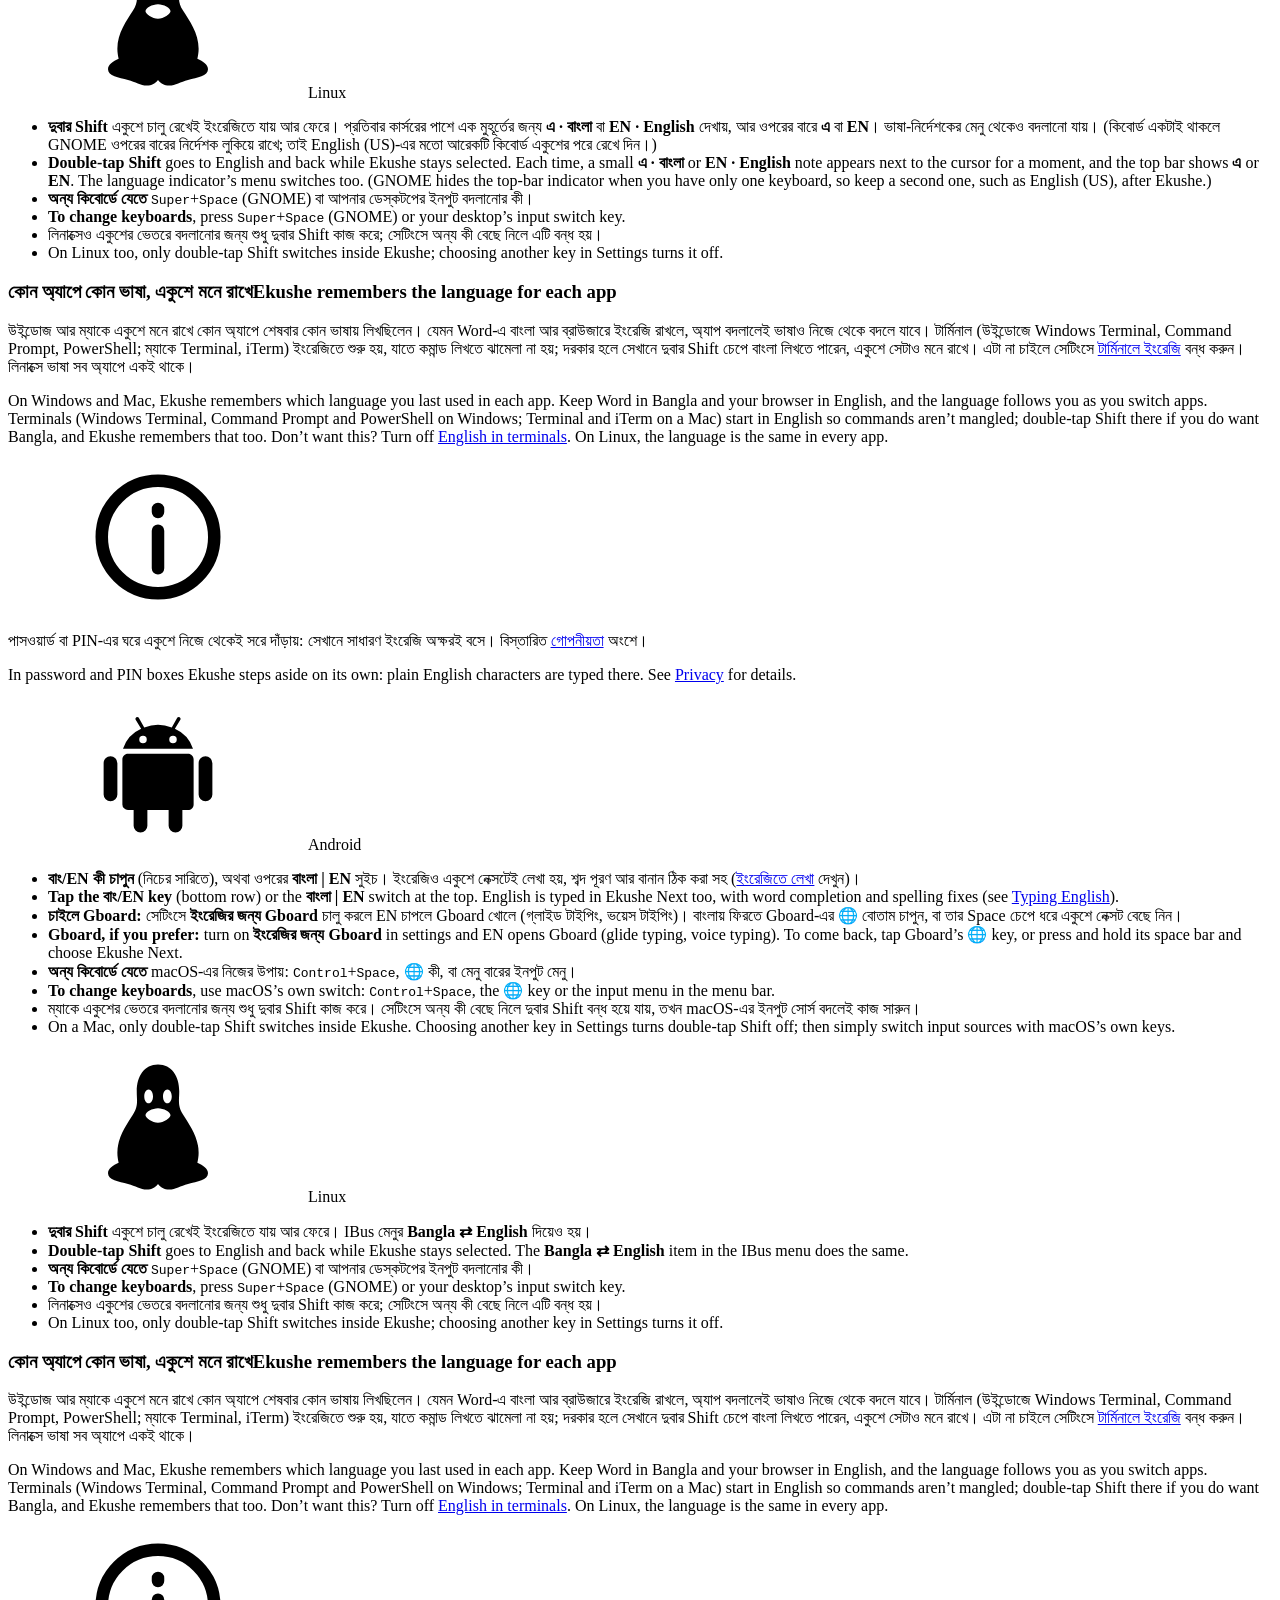
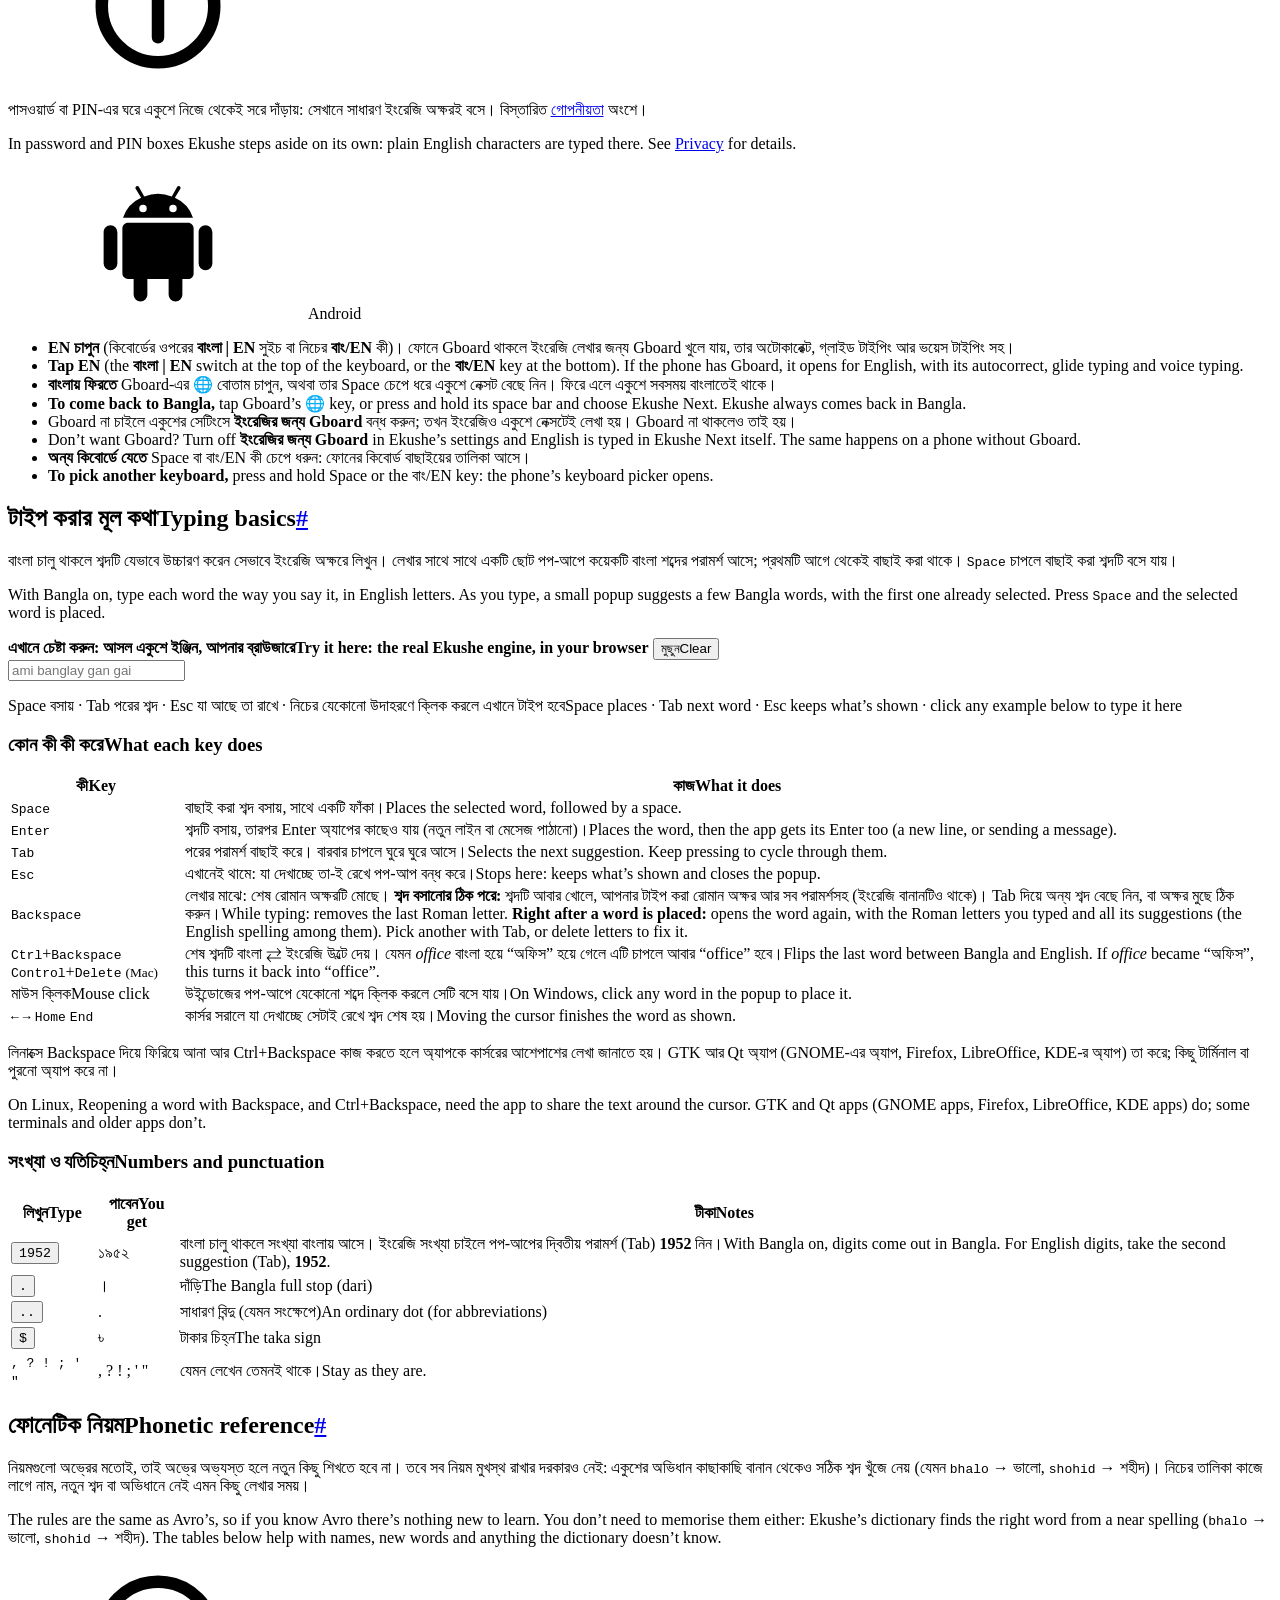
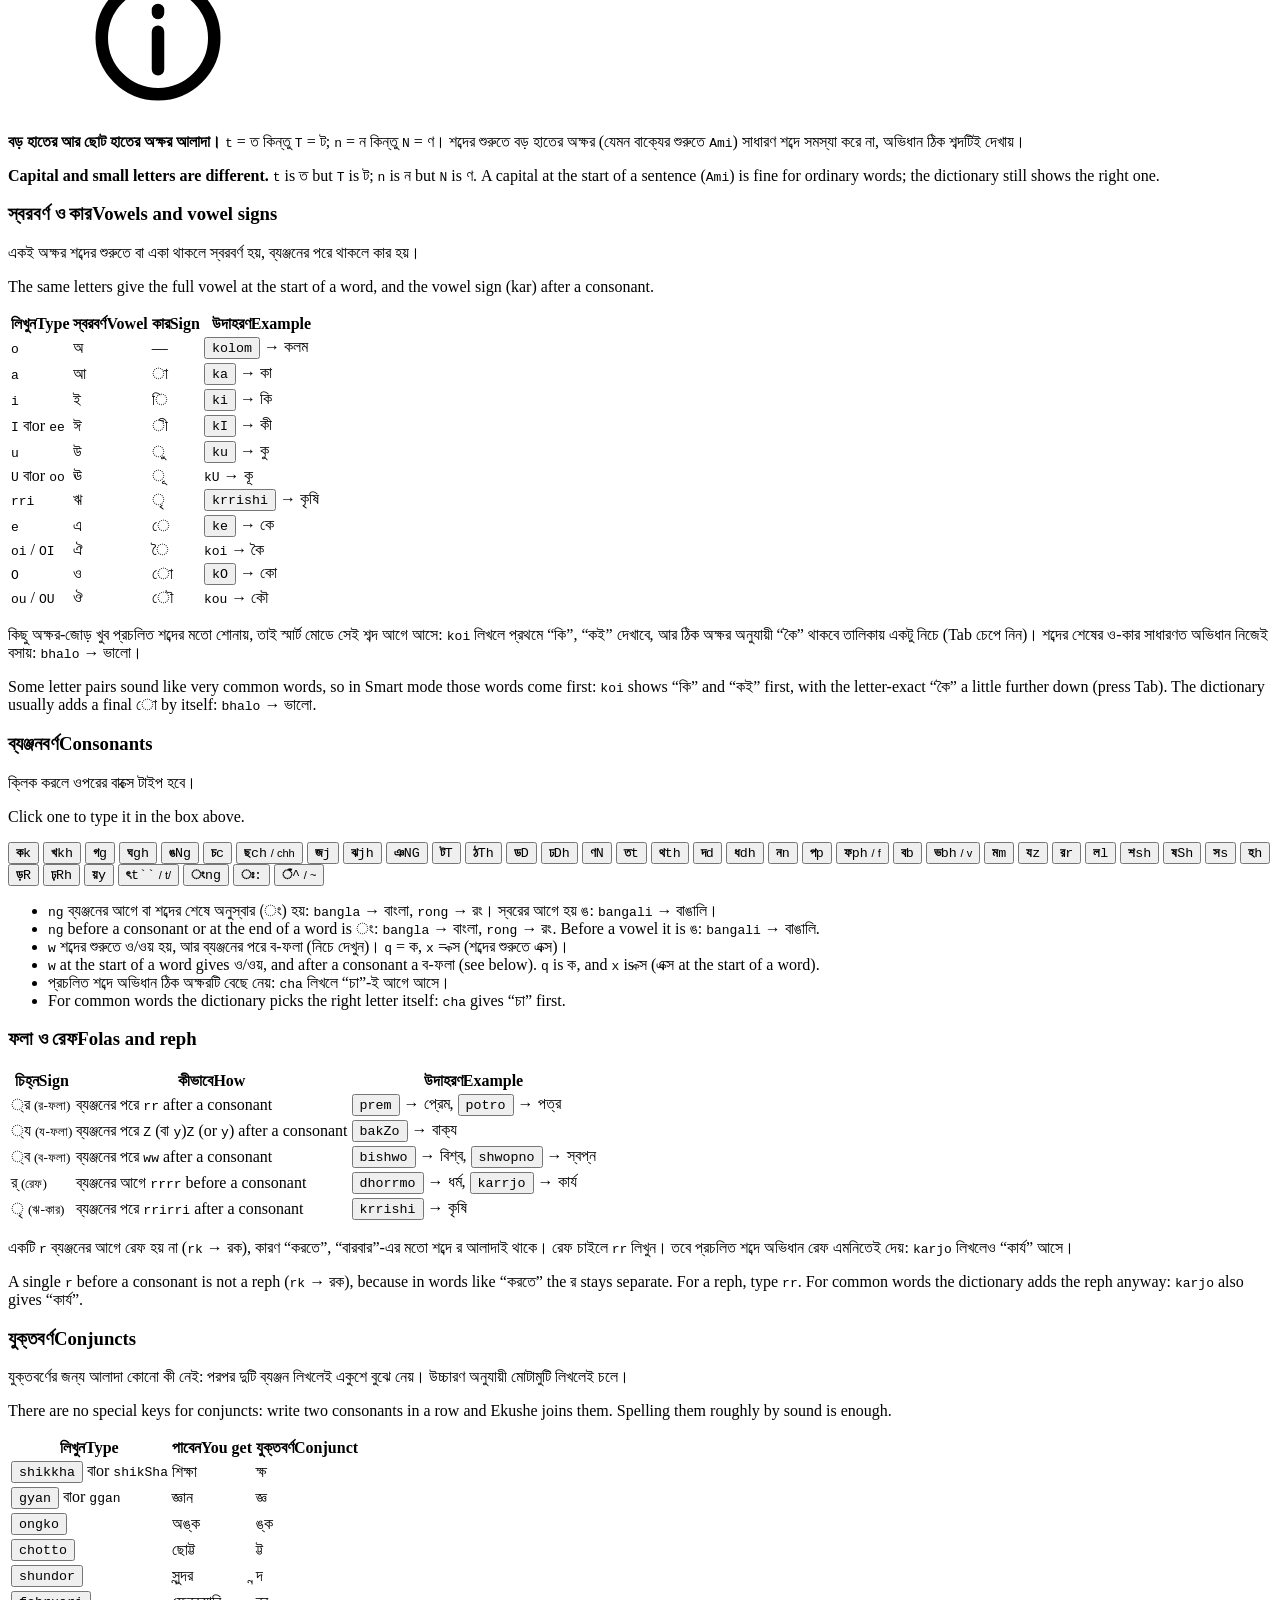
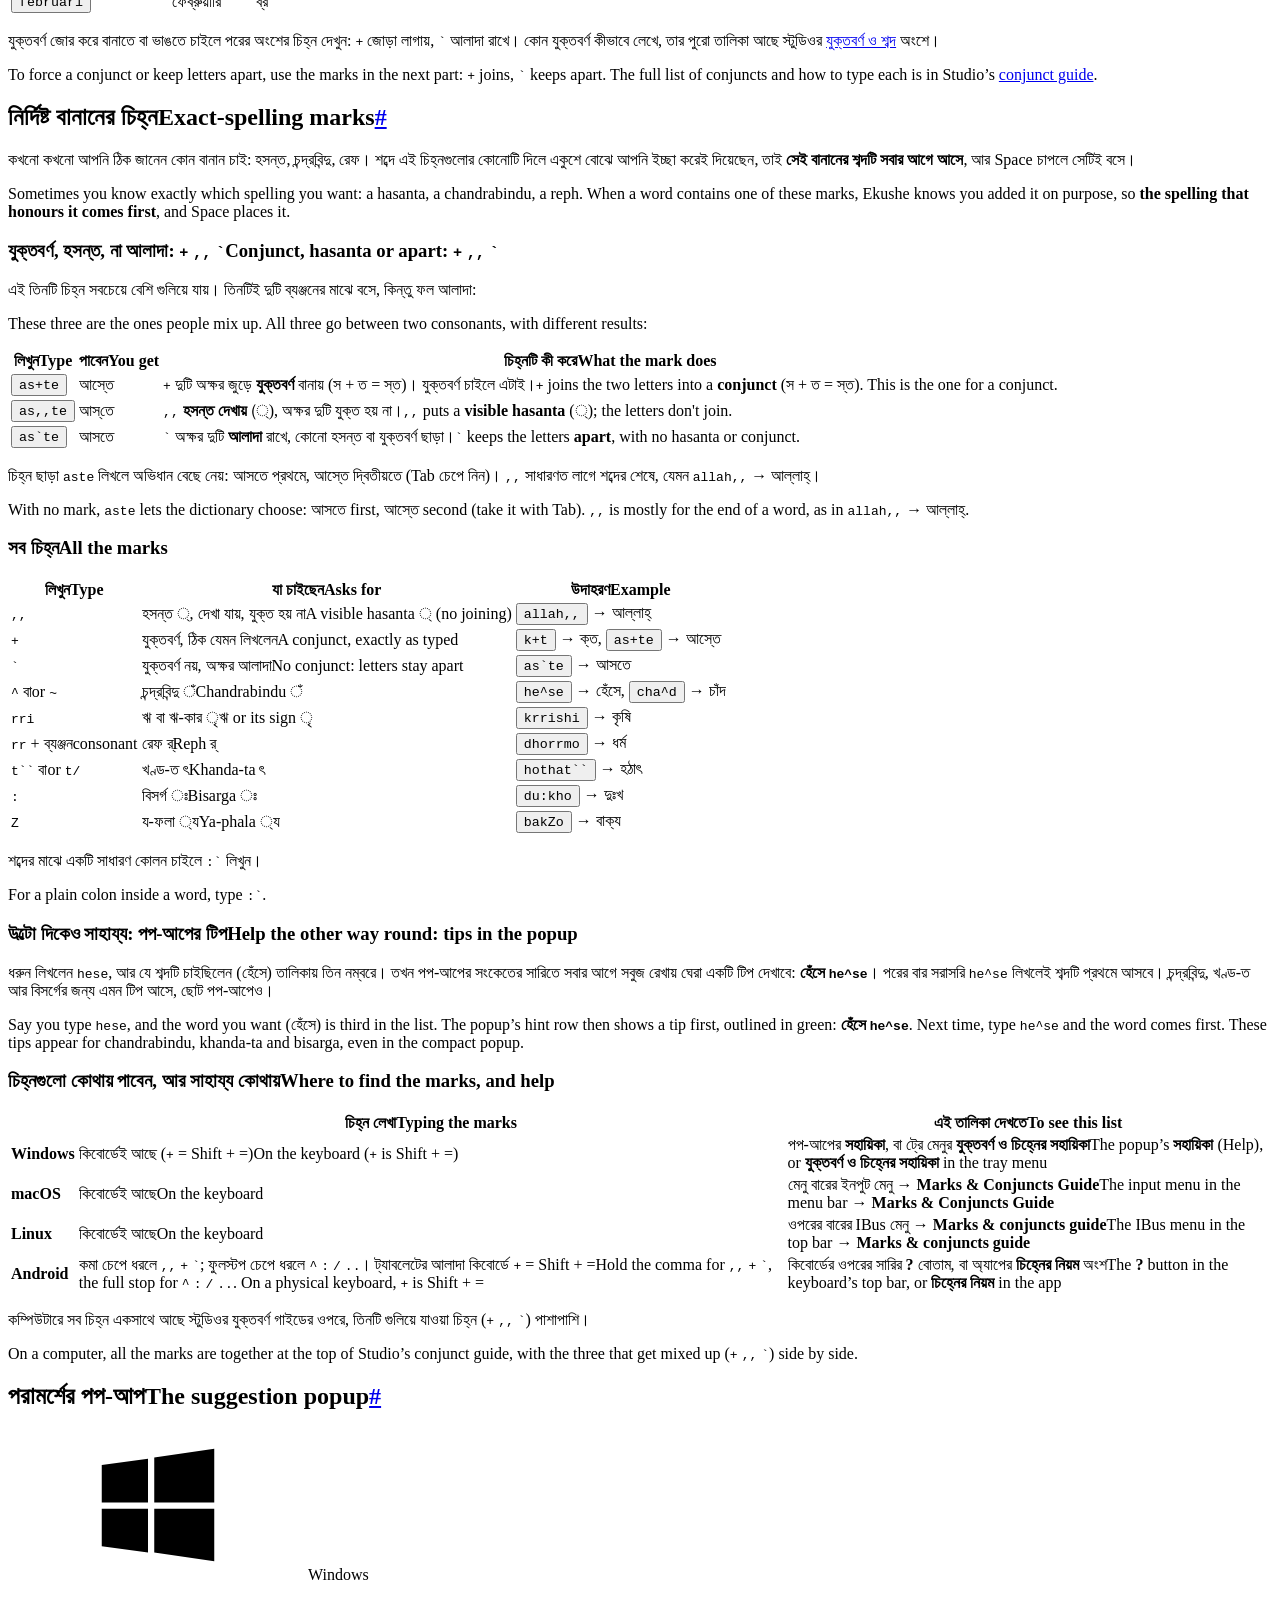
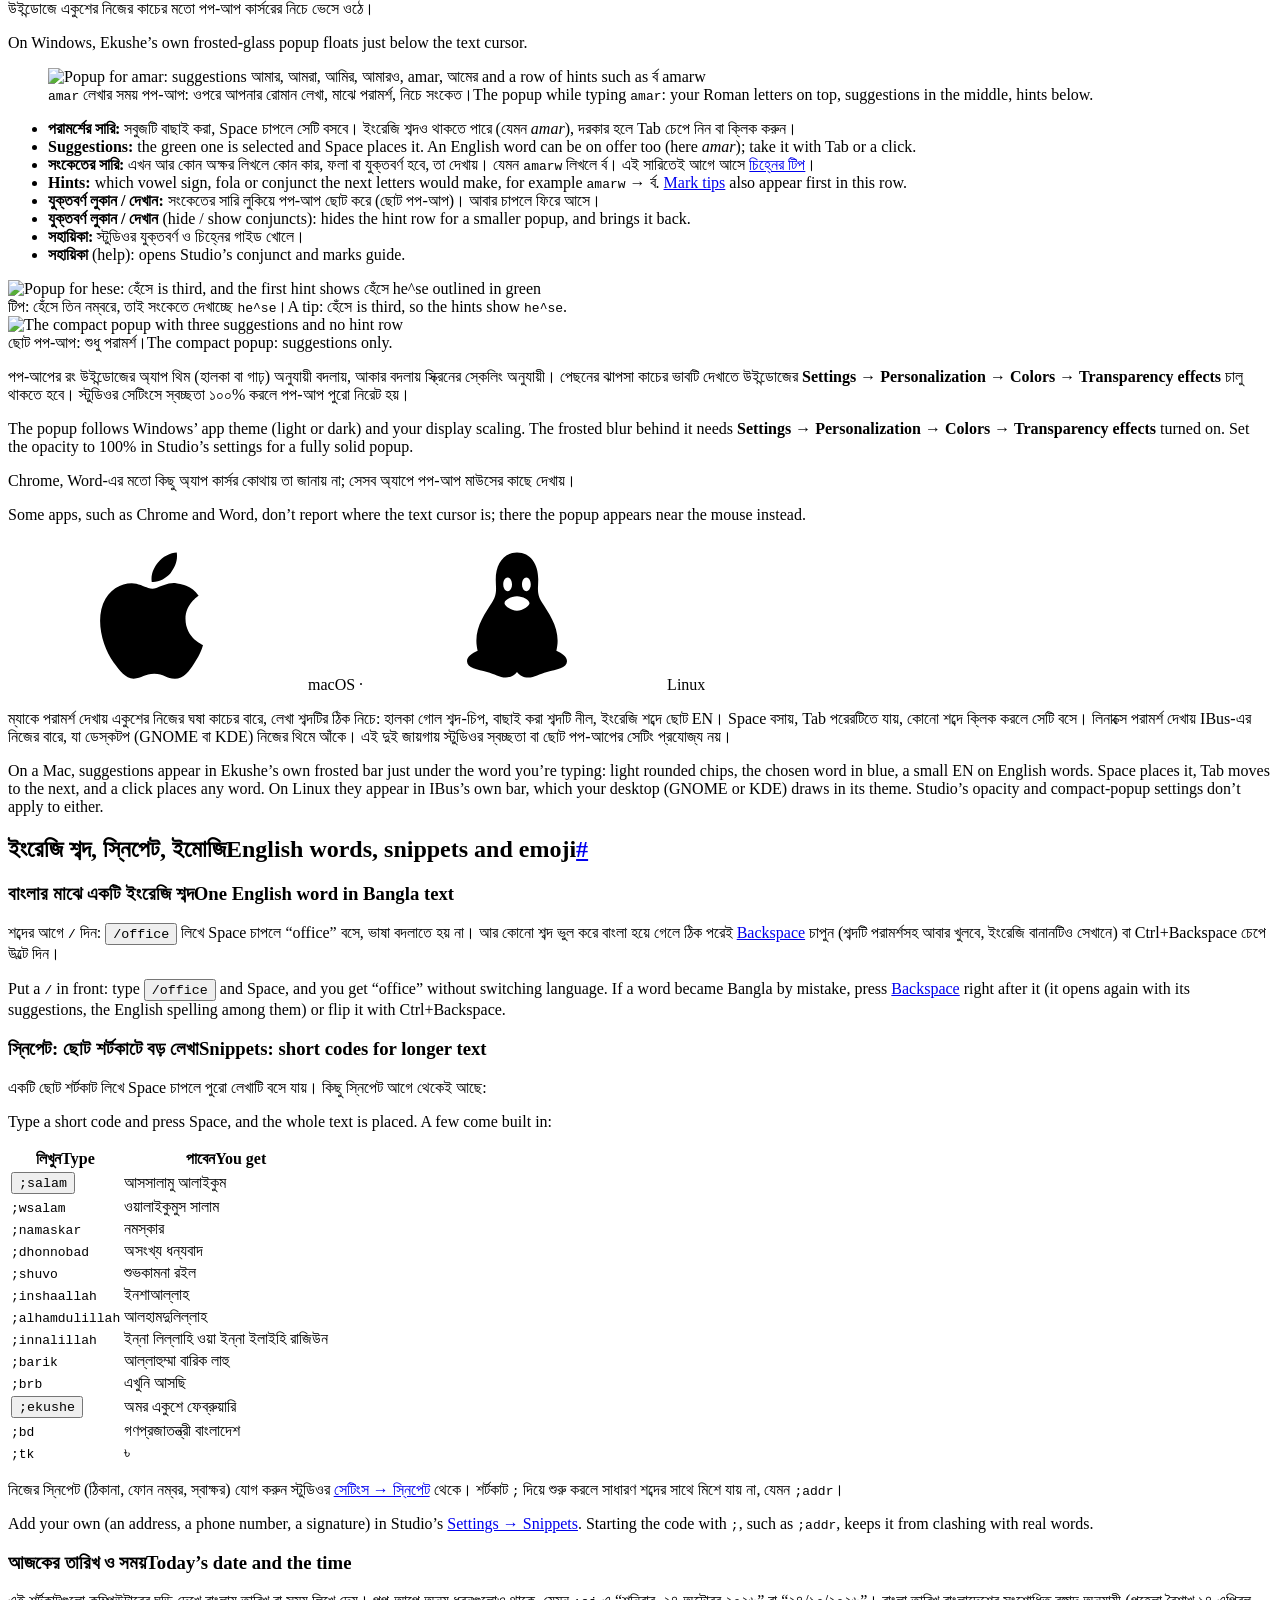
==== commit 9e9bf2dd: "Downloads and guide: v0.2.0-beta.6" ====
--- a/site/guide/index.html
+++ b/site/guide/index.html
@@ -123,8 +123,8 @@
   <div class="note">
     <svg aria-hidden="true"><use href="#i-info"/></svg>
     <div>
-      <p lang="bn">একুশে নেক্সট এখন বিটা পর্যায়ে। নিচের নির্দেশনা সর্বশেষ সংস্করণ (<b>v0.2.0-beta.5</b>) অনুযায়ী লেখা। কোথাও কিছু না মিললে <a href="/report/">আমাদের জানান</a>।</p>
-      <p lang="en">Ekushe Next is in beta. This guide follows the latest version (<b>v0.2.0-beta.5</b>). If something here doesn’t match what you see, please <a href="/report/">let us know</a>.</p>
+      <p lang="bn">একুশে নেক্সট এখন বিটা পর্যায়ে। নিচের নির্দেশনা সর্বশেষ সংস্করণ (<b>v0.2.0-beta.6</b>) অনুযায়ী লেখা। কোথাও কিছু না মিললে <a href="/report/">আমাদের জানান</a>।</p>
+      <p lang="en">Ekushe Next is in beta. This guide follows the latest version (<b>v0.2.0-beta.6</b>). If something here doesn’t match what you see, please <a href="/report/">let us know</a>.</p>
     </div>
   </div>
 </section>
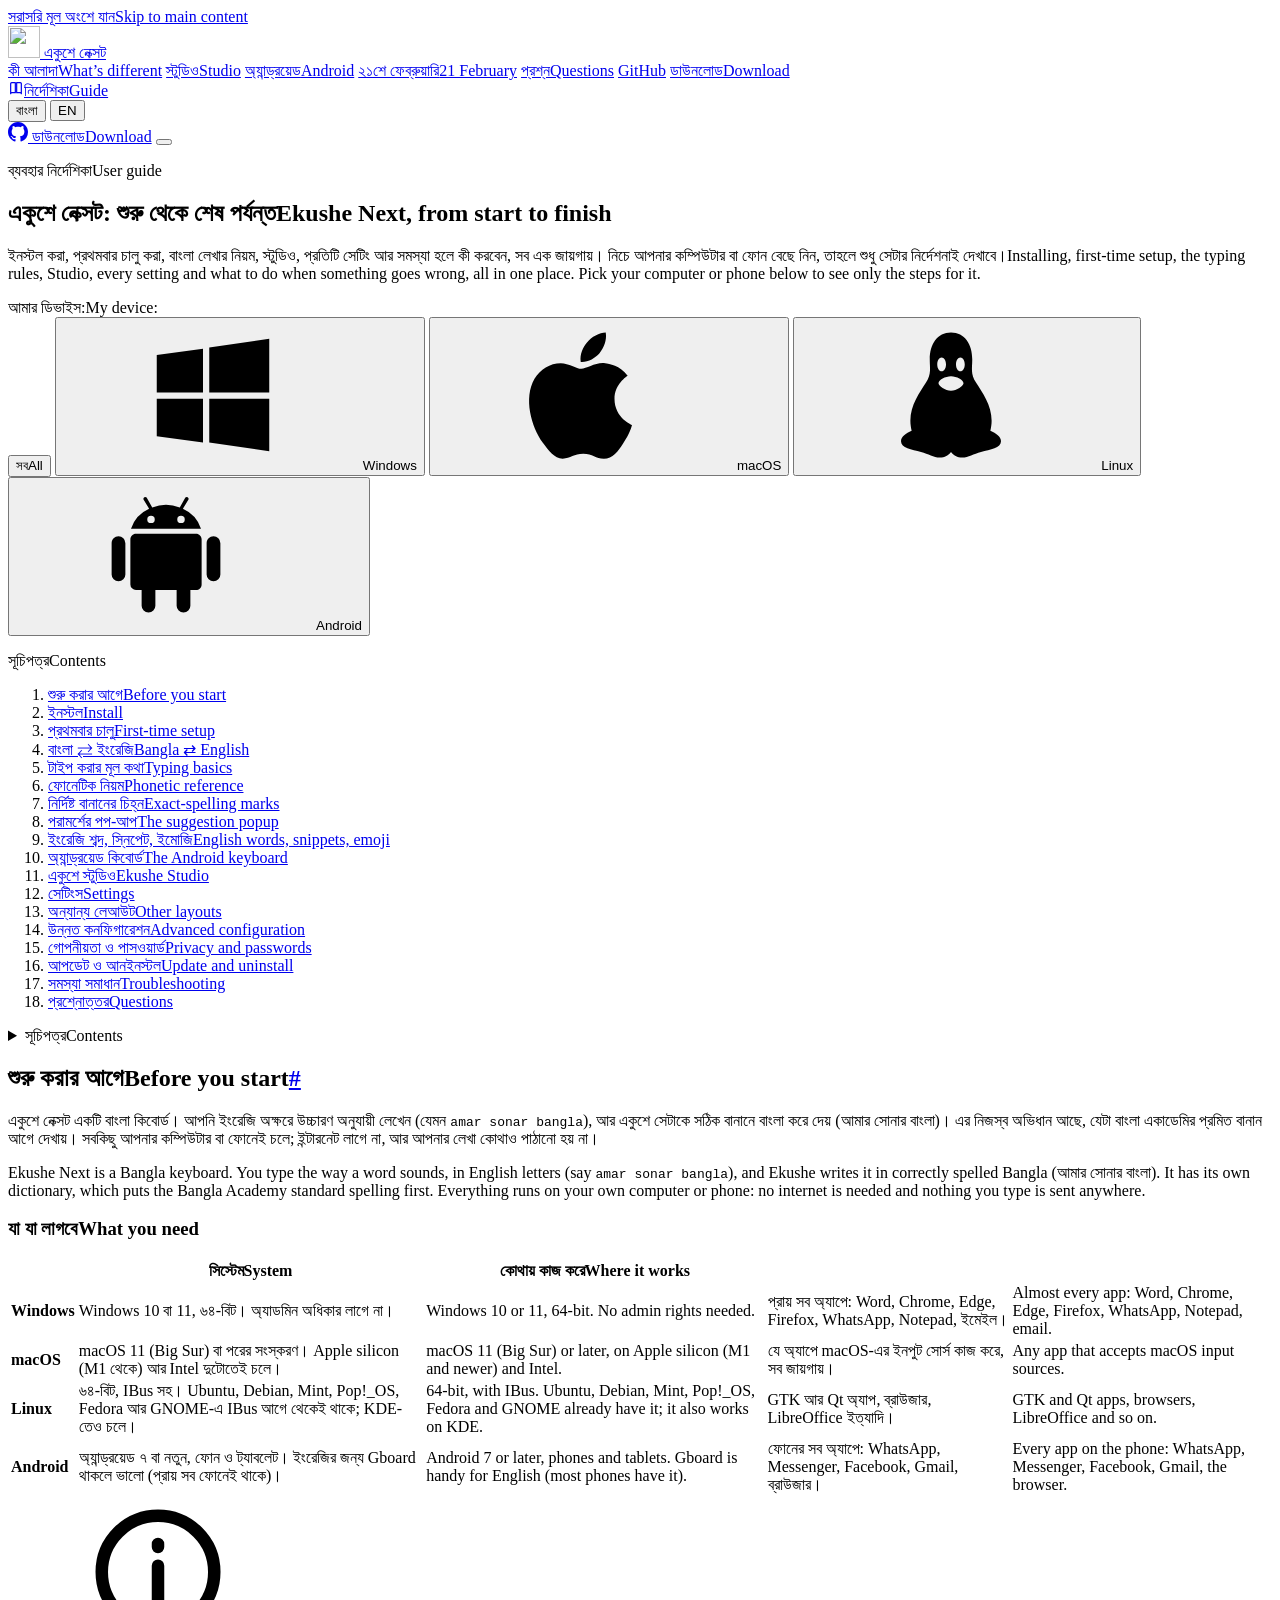
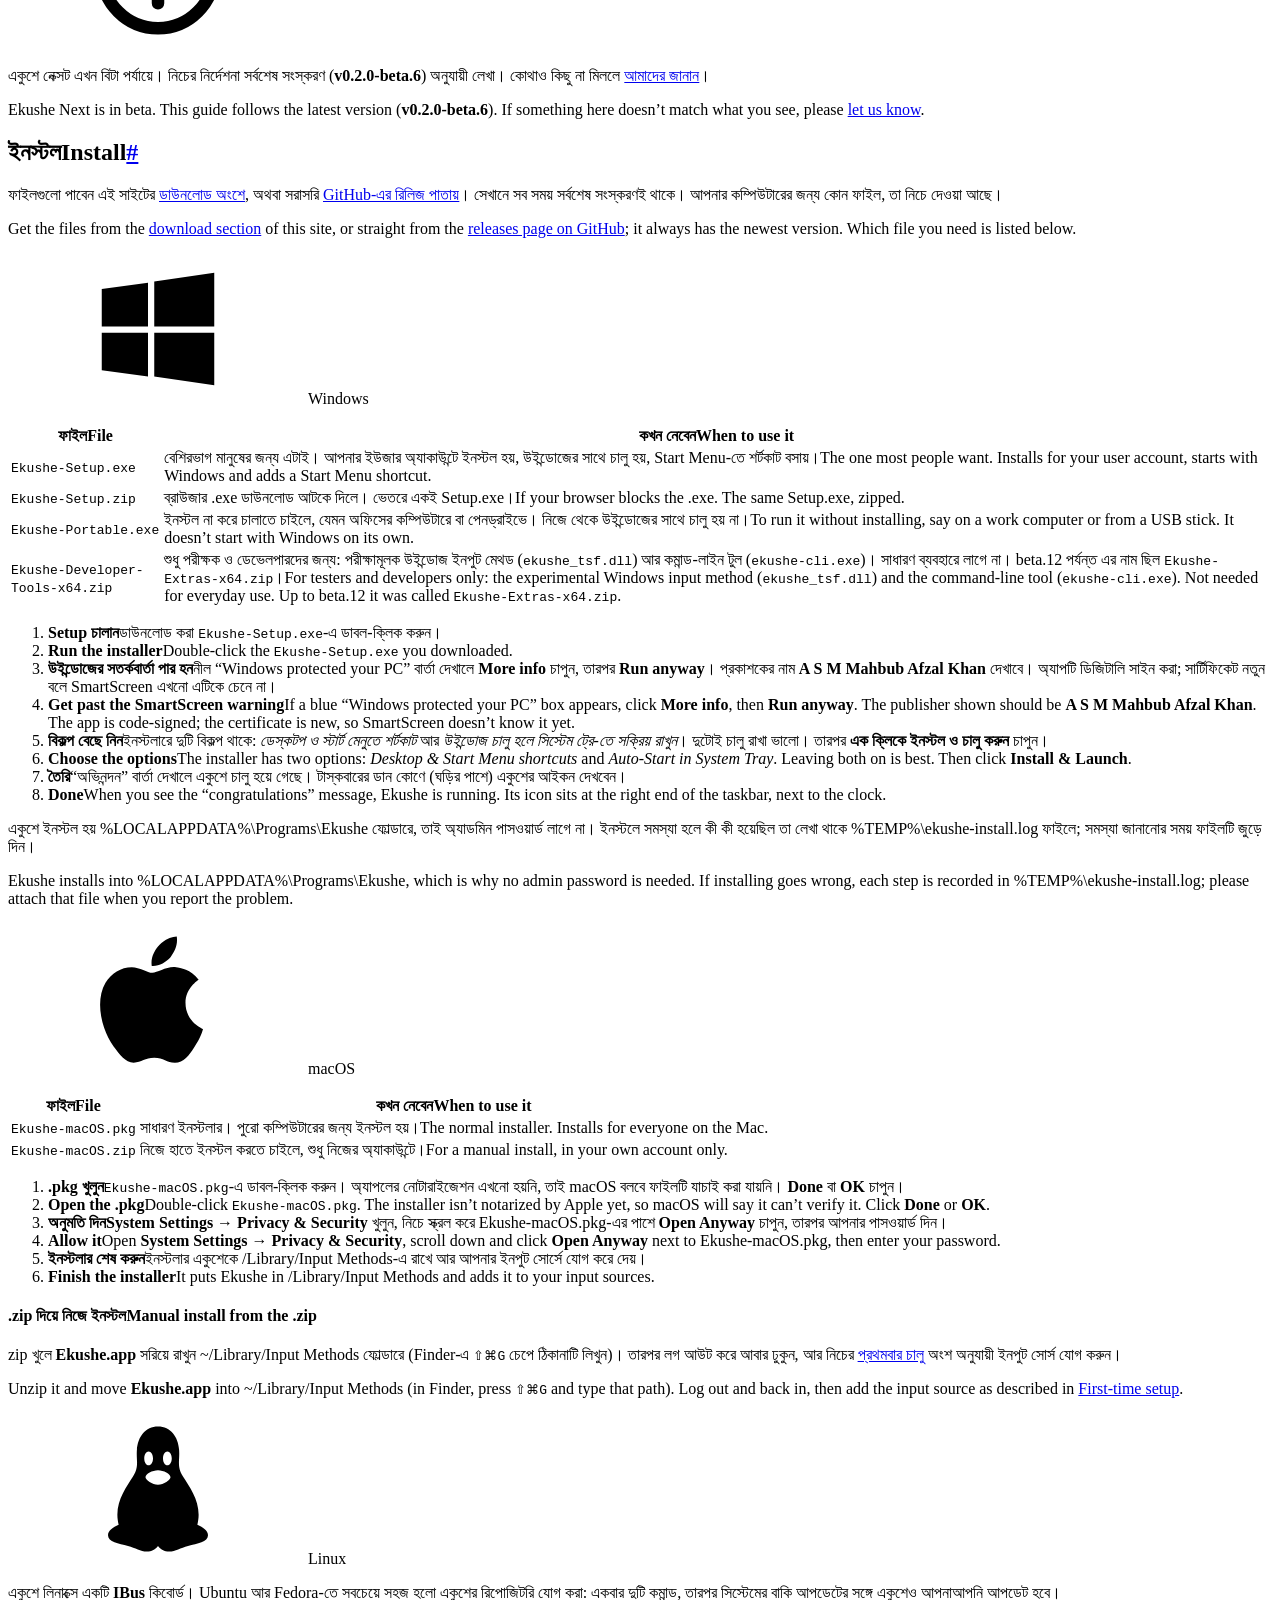
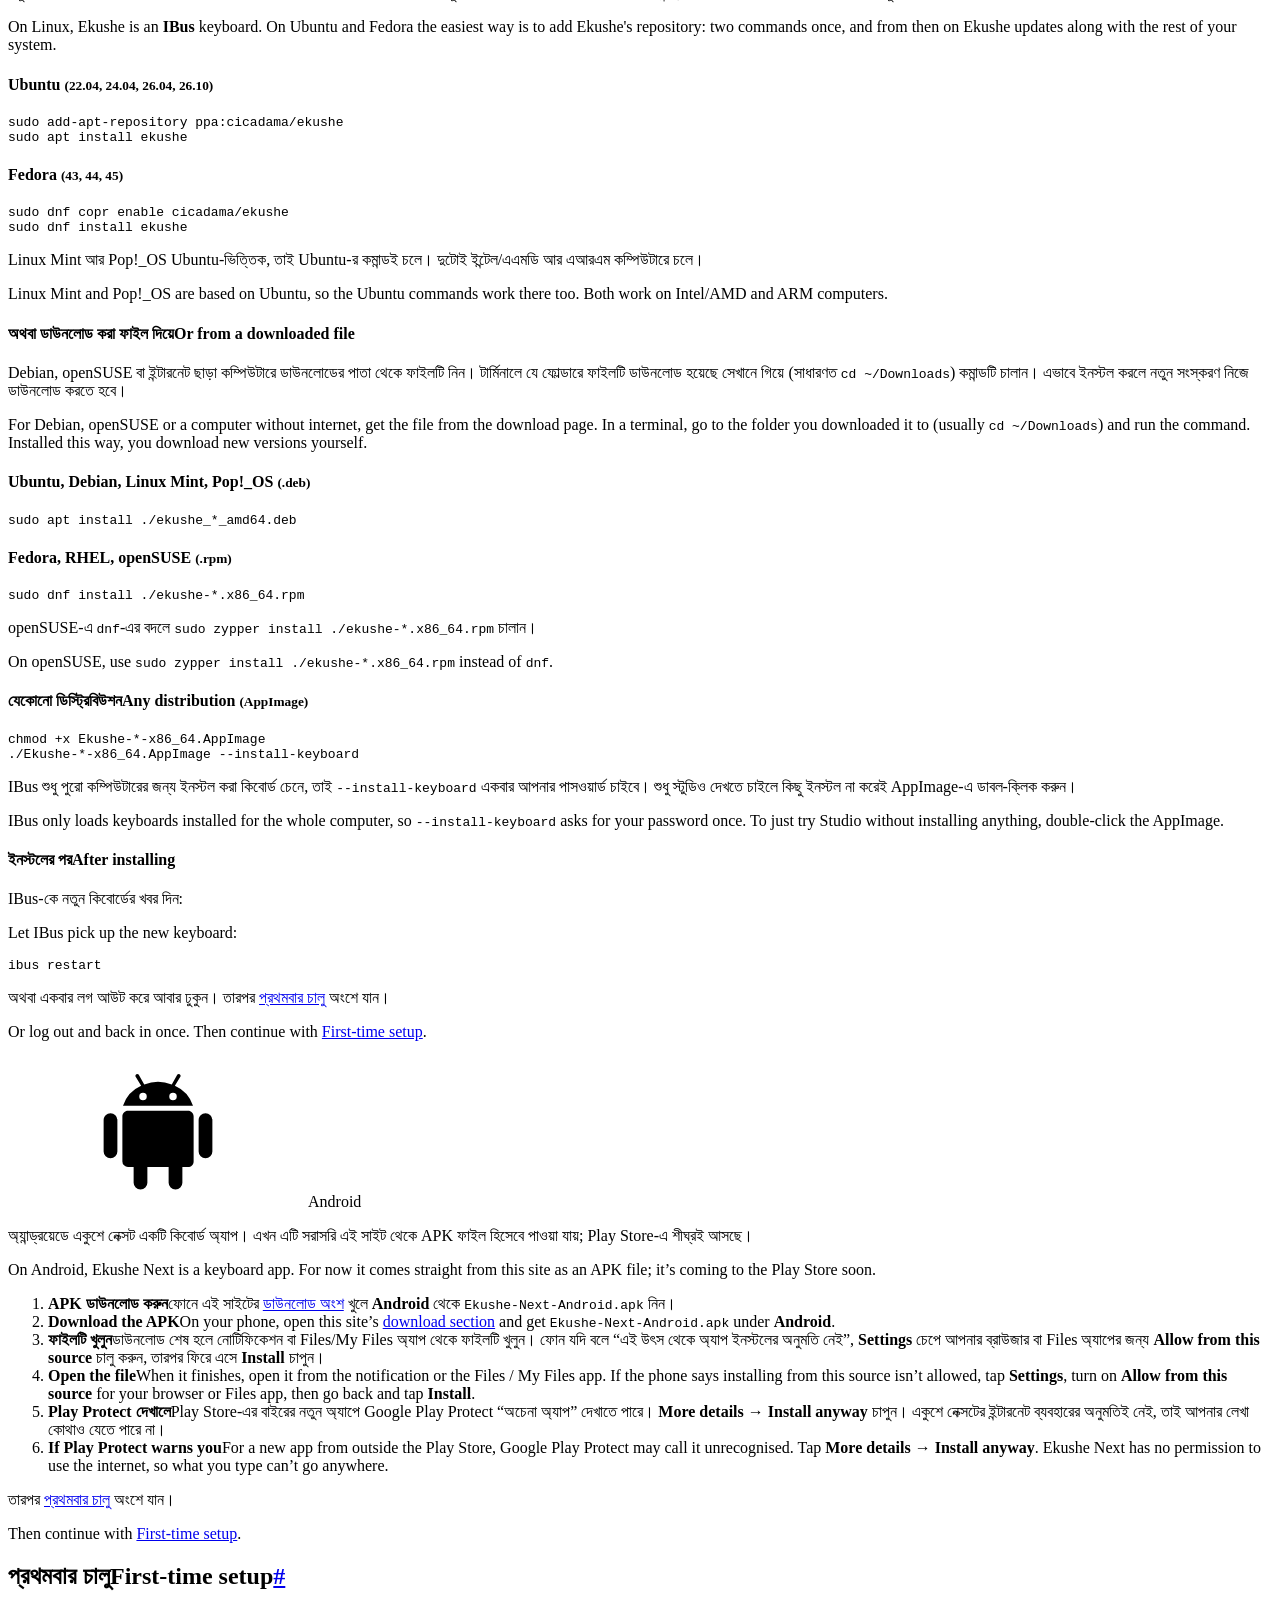
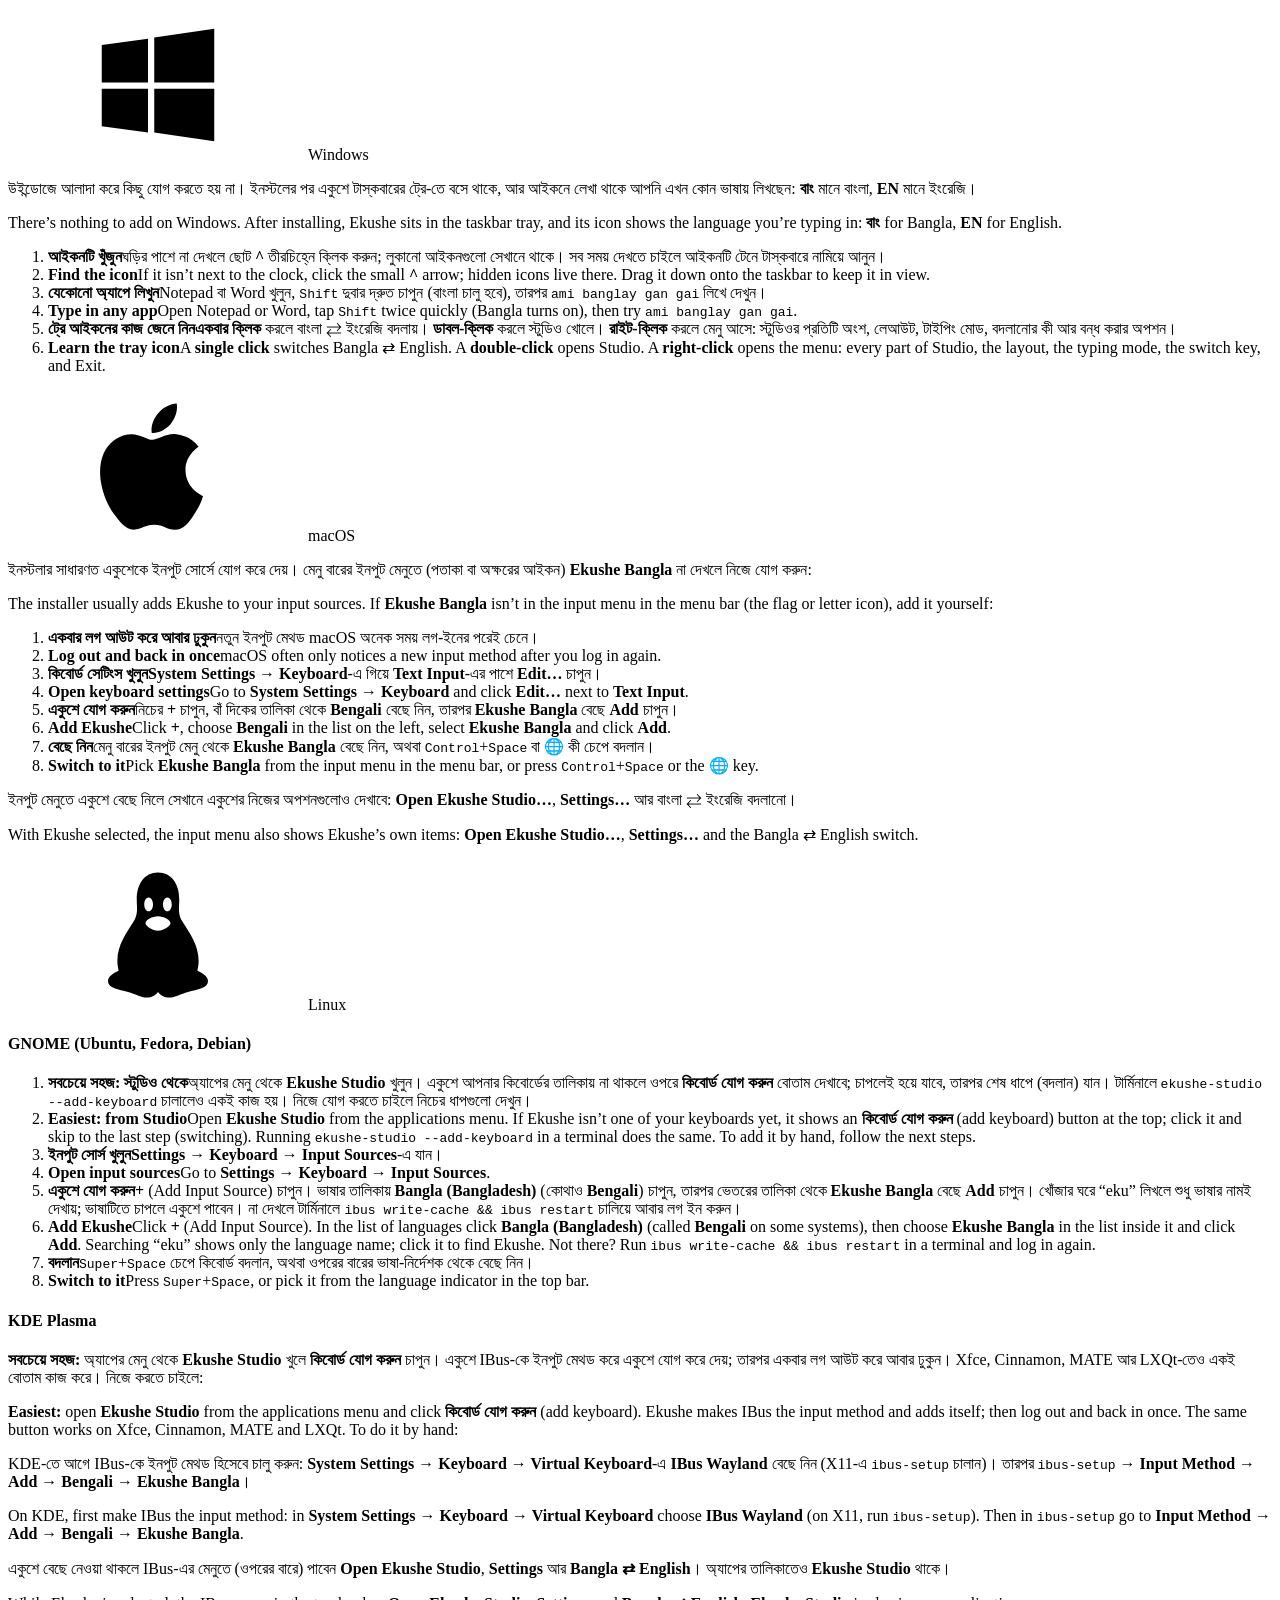
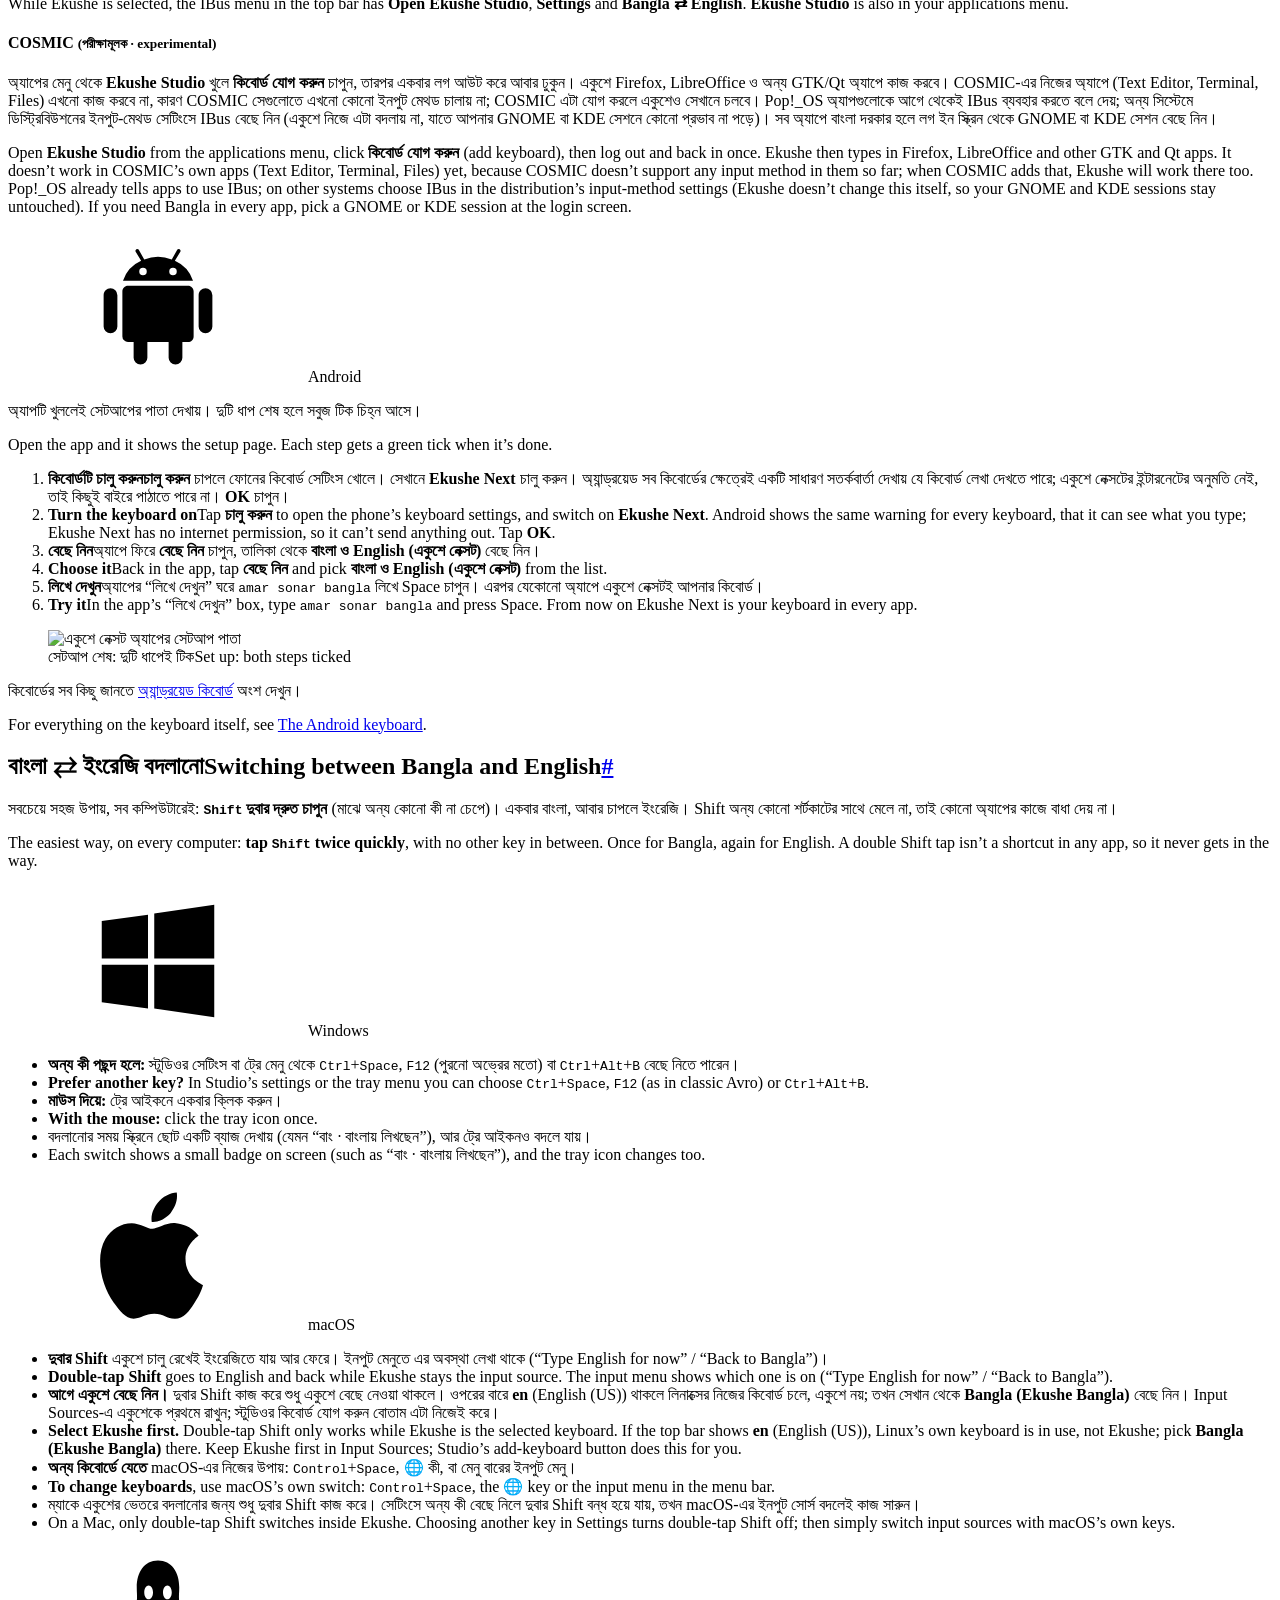
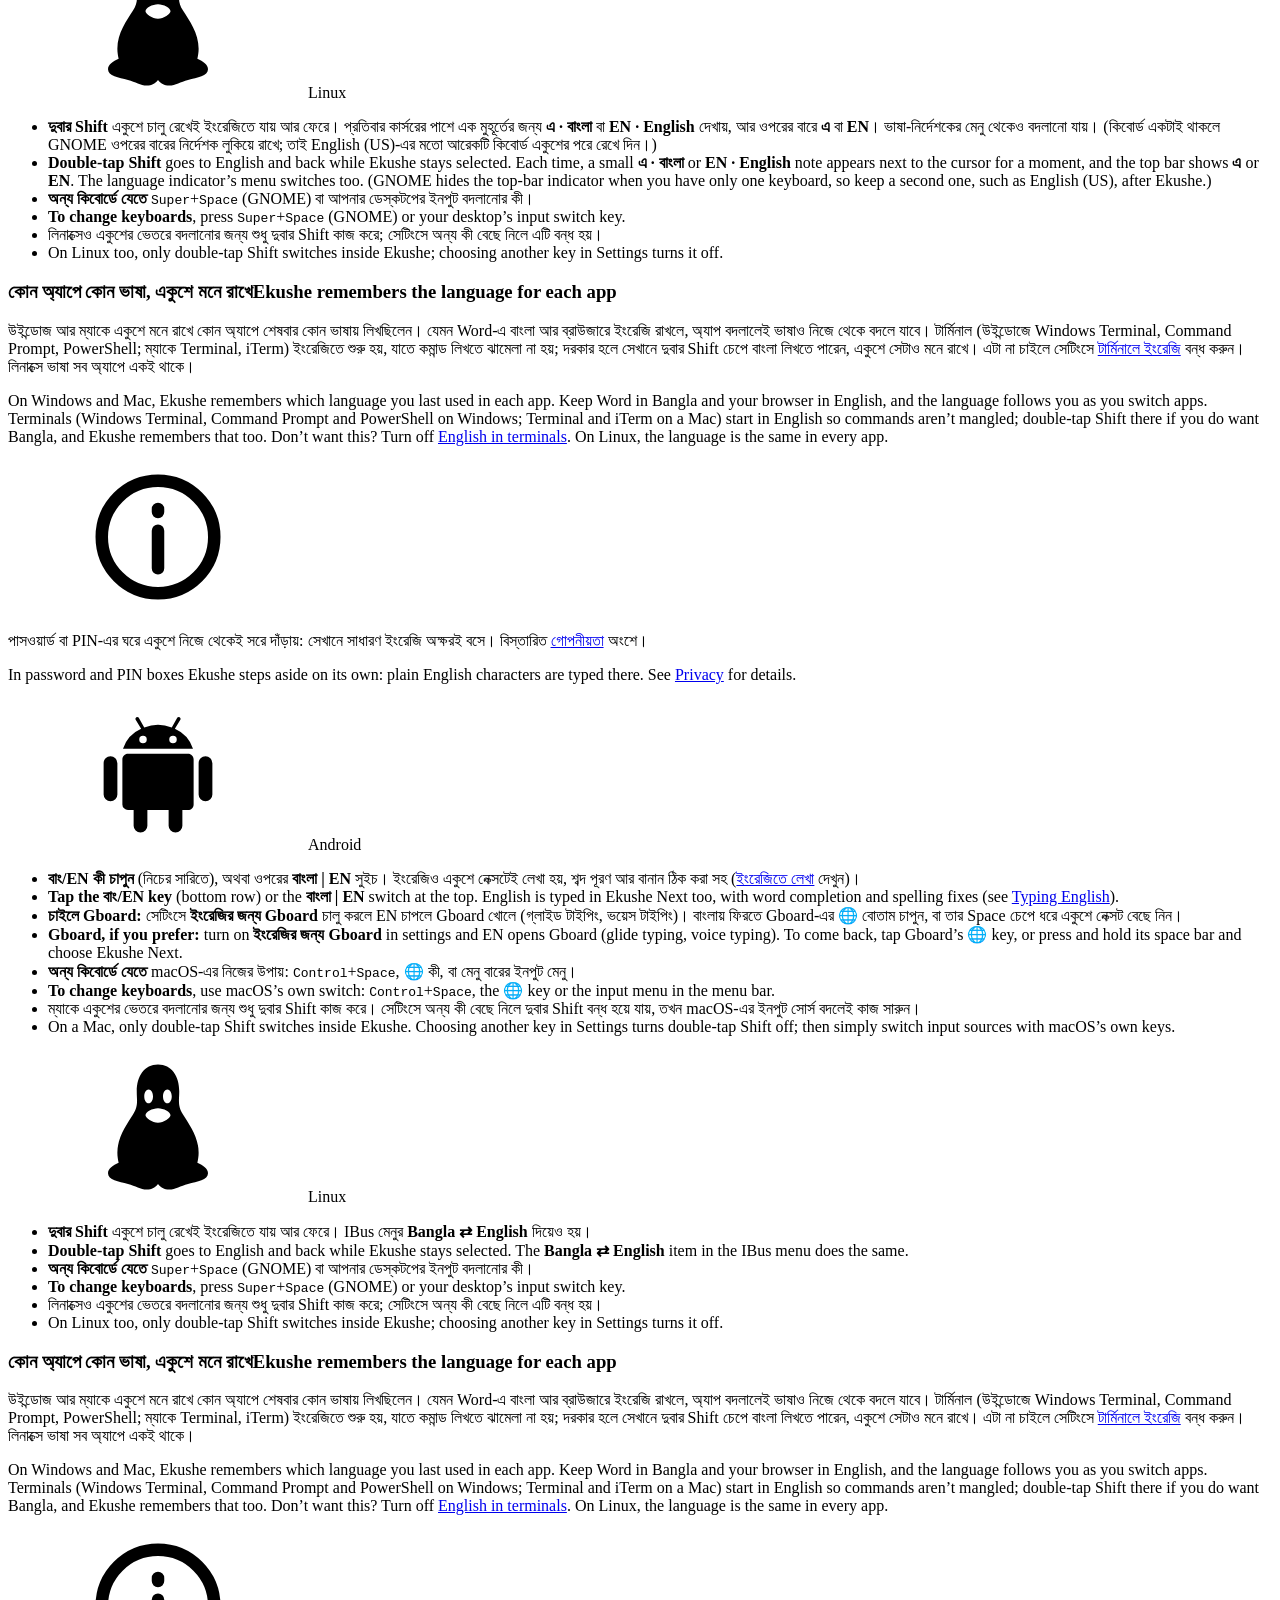
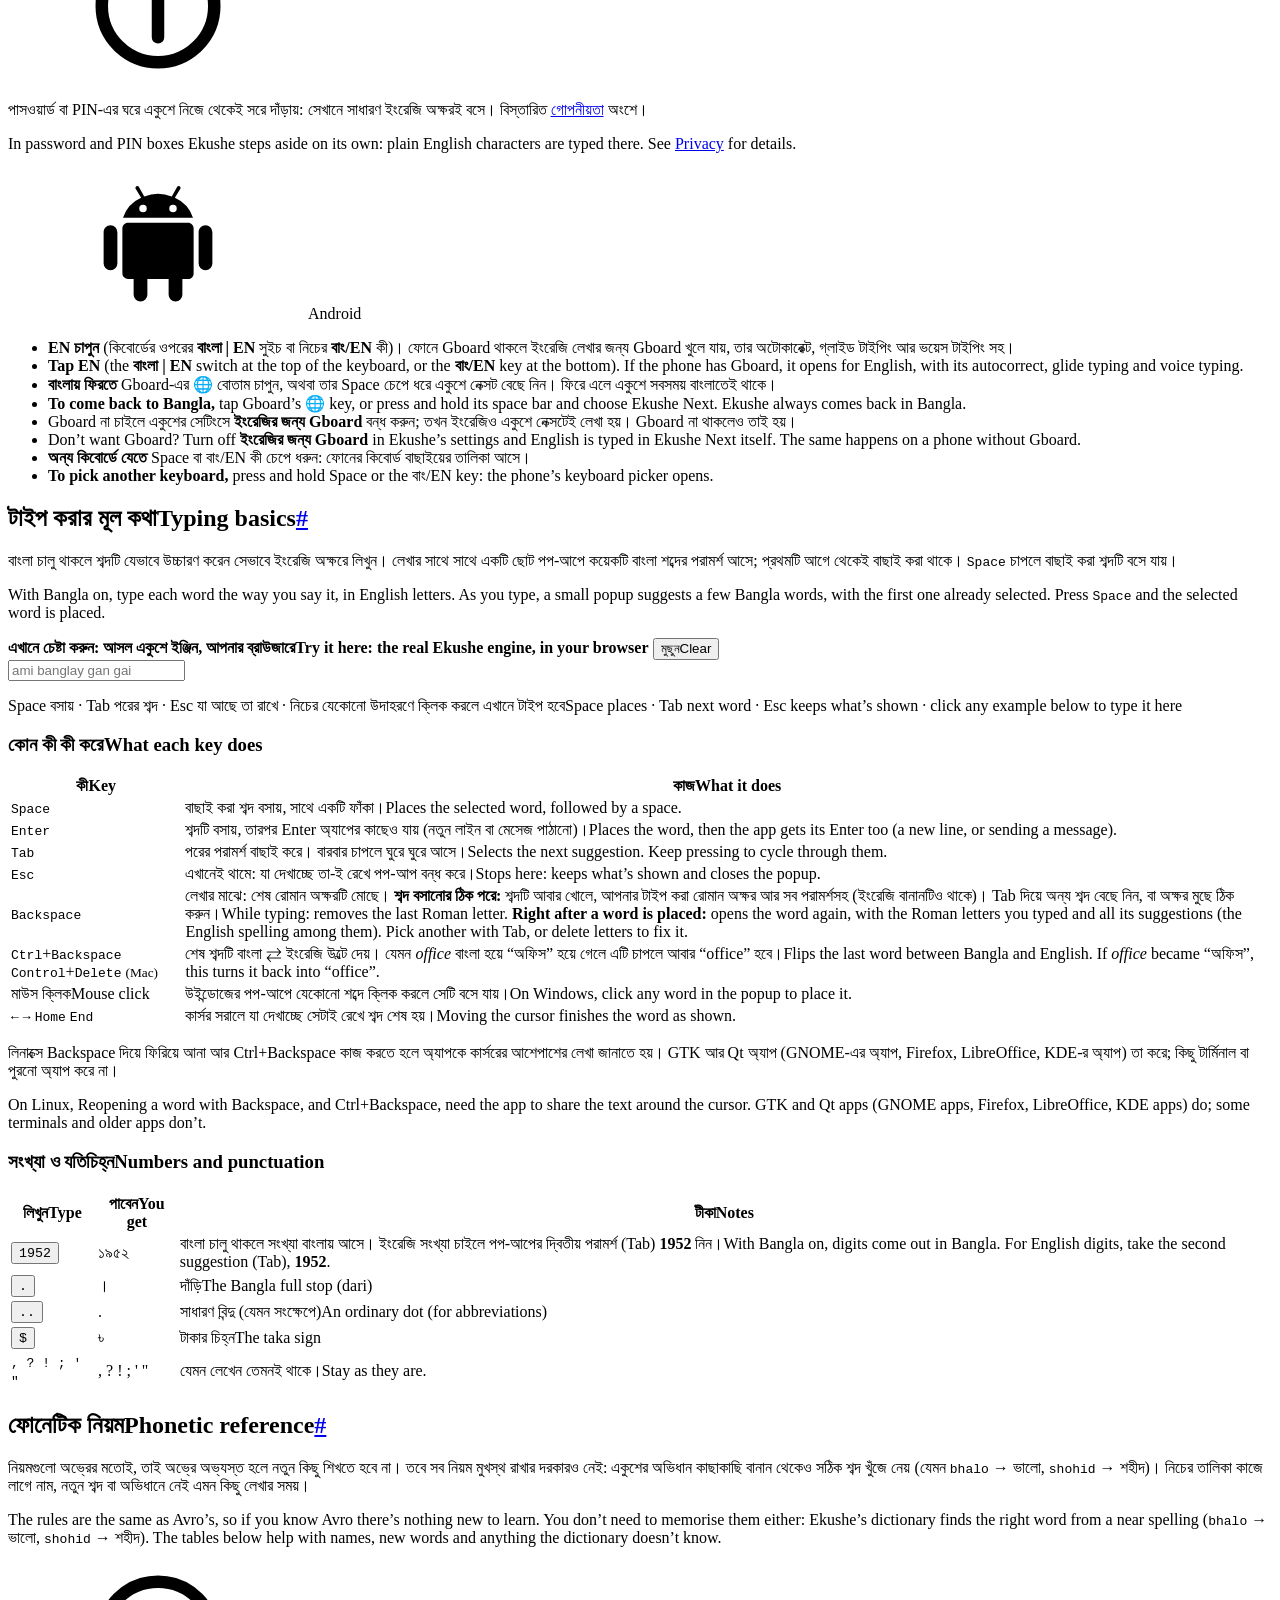
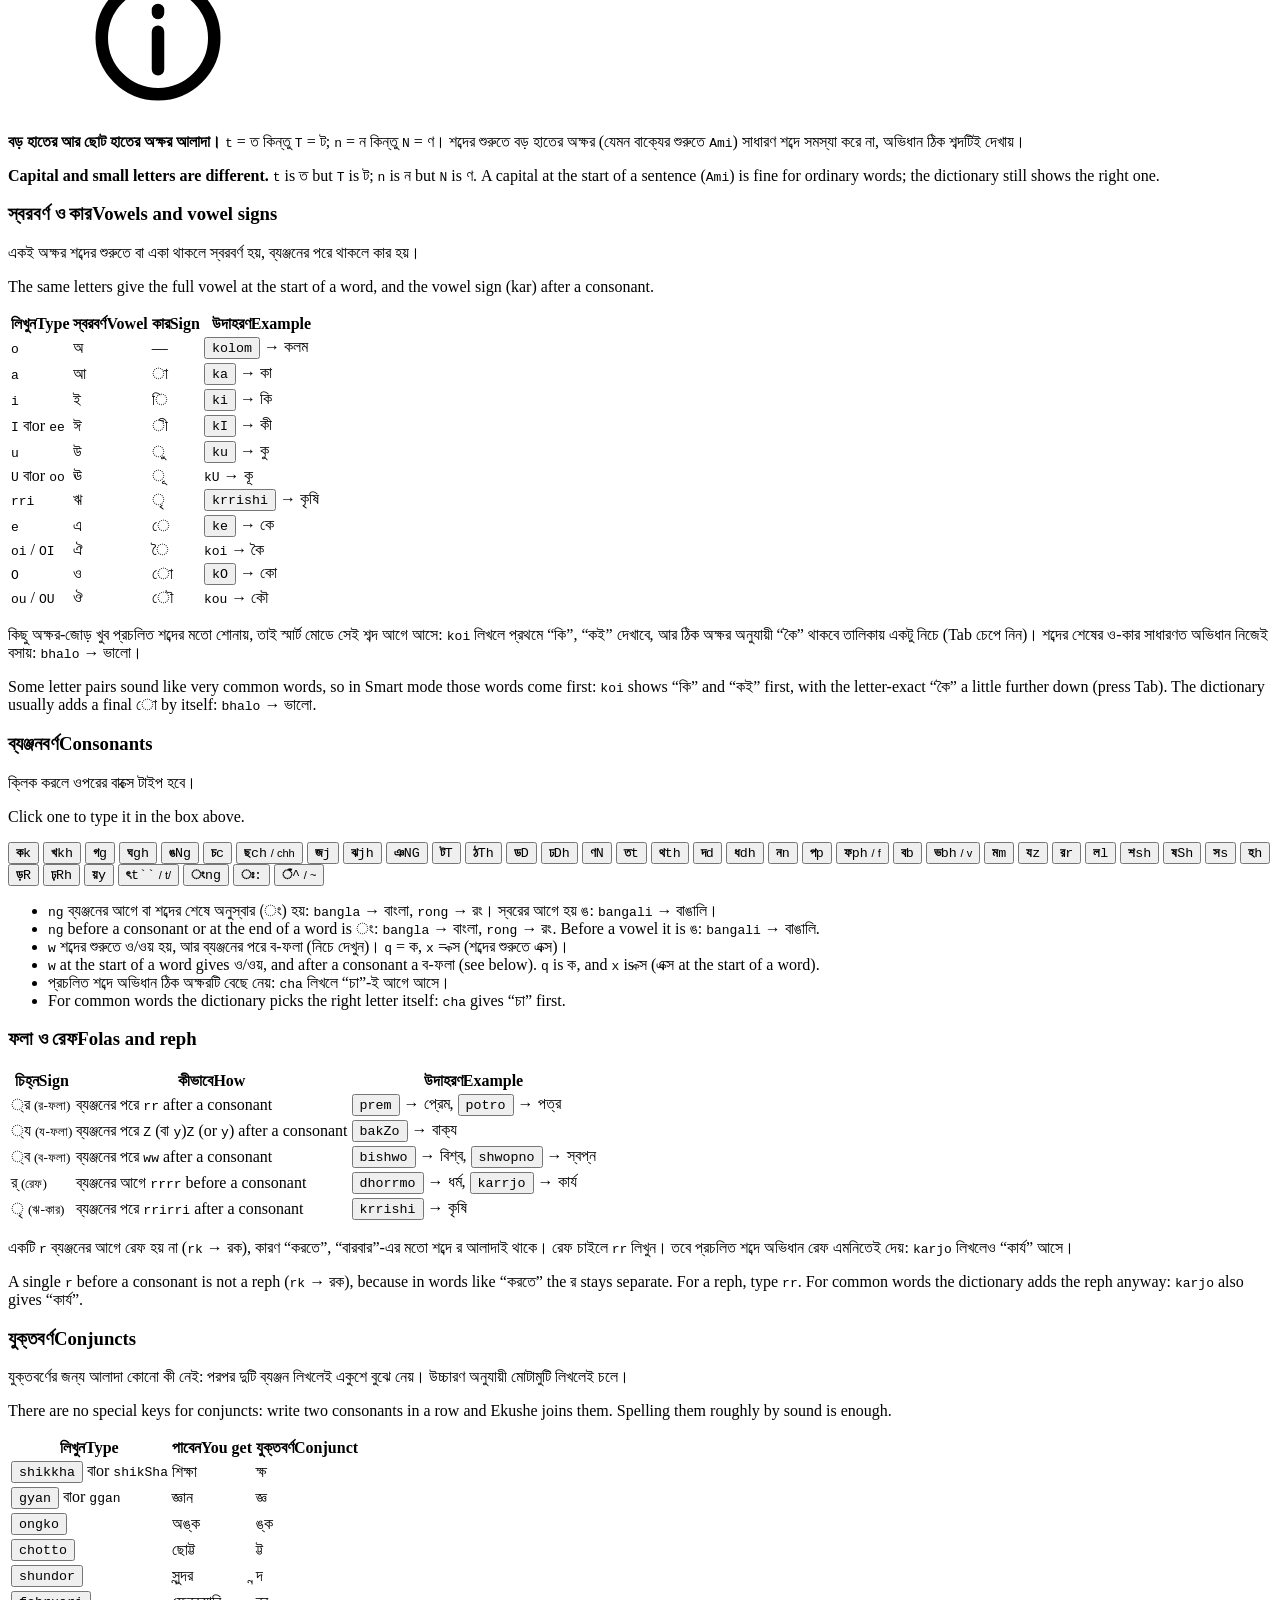
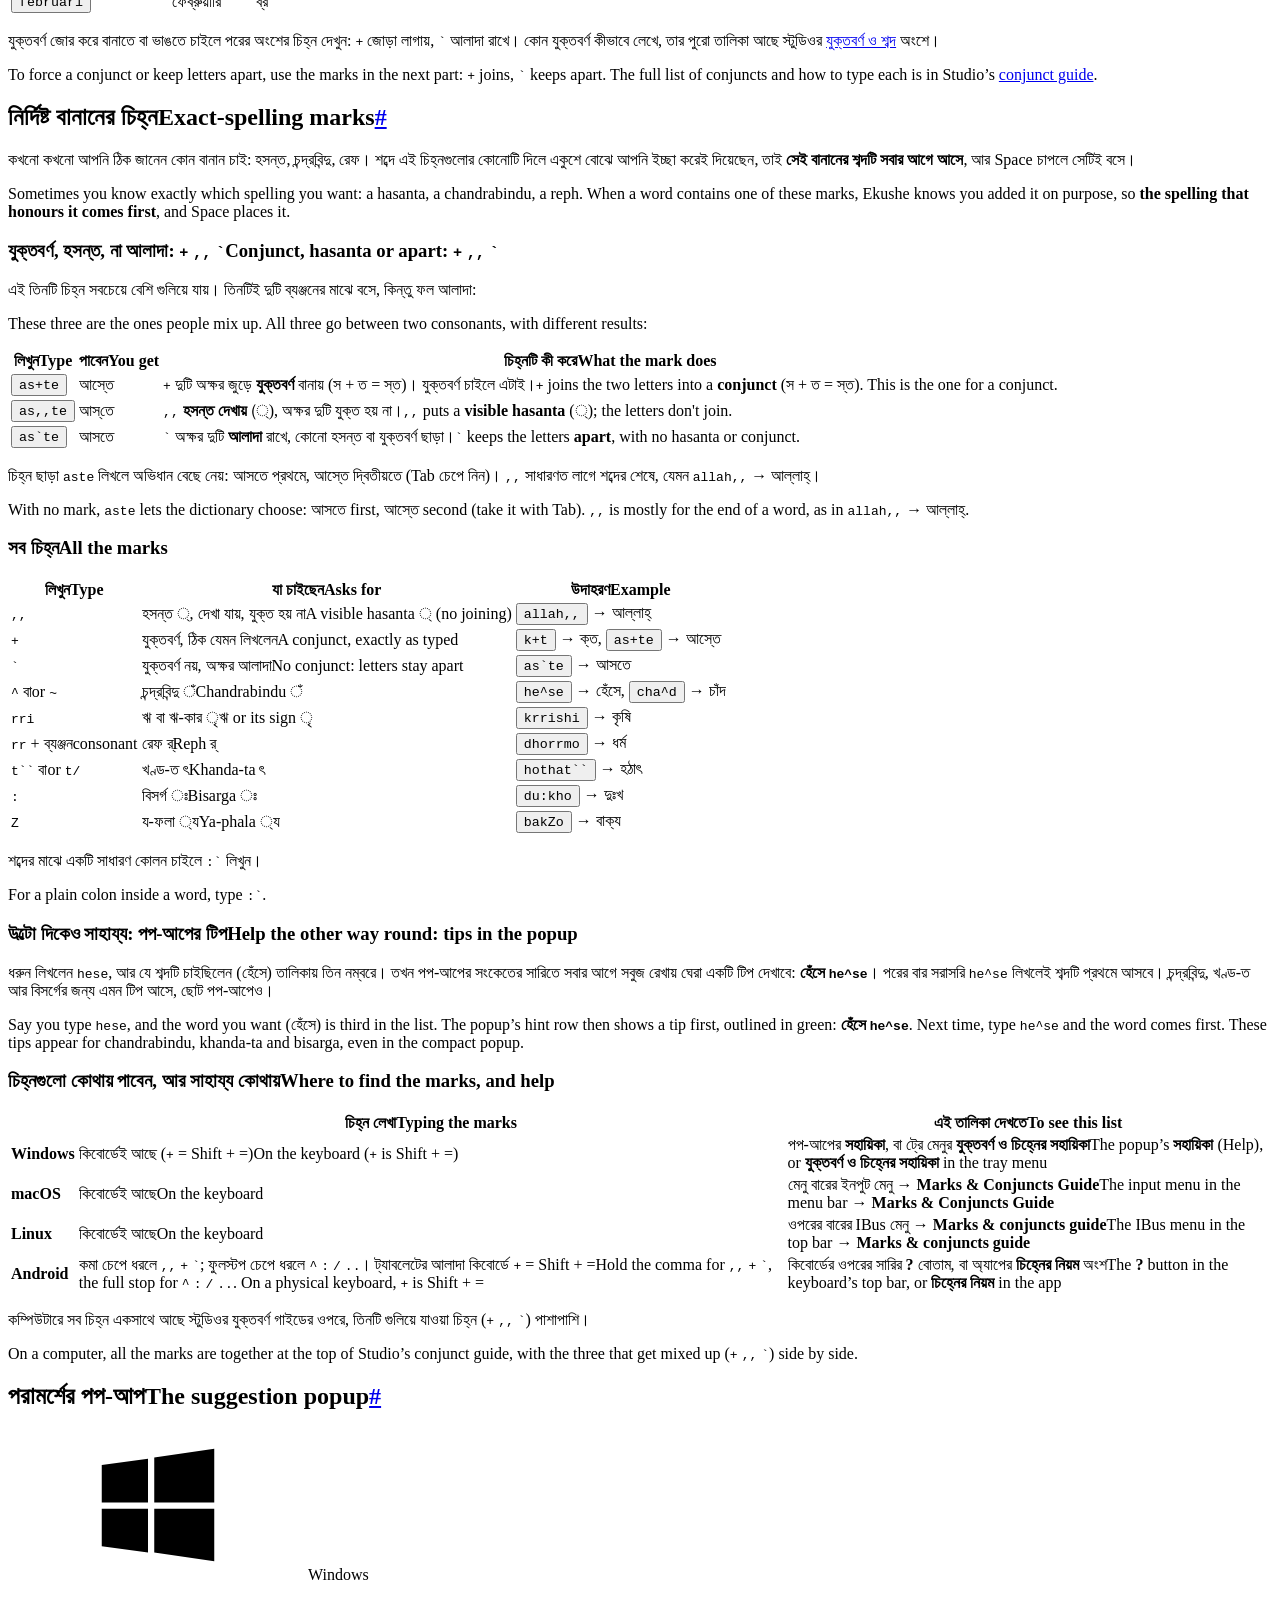
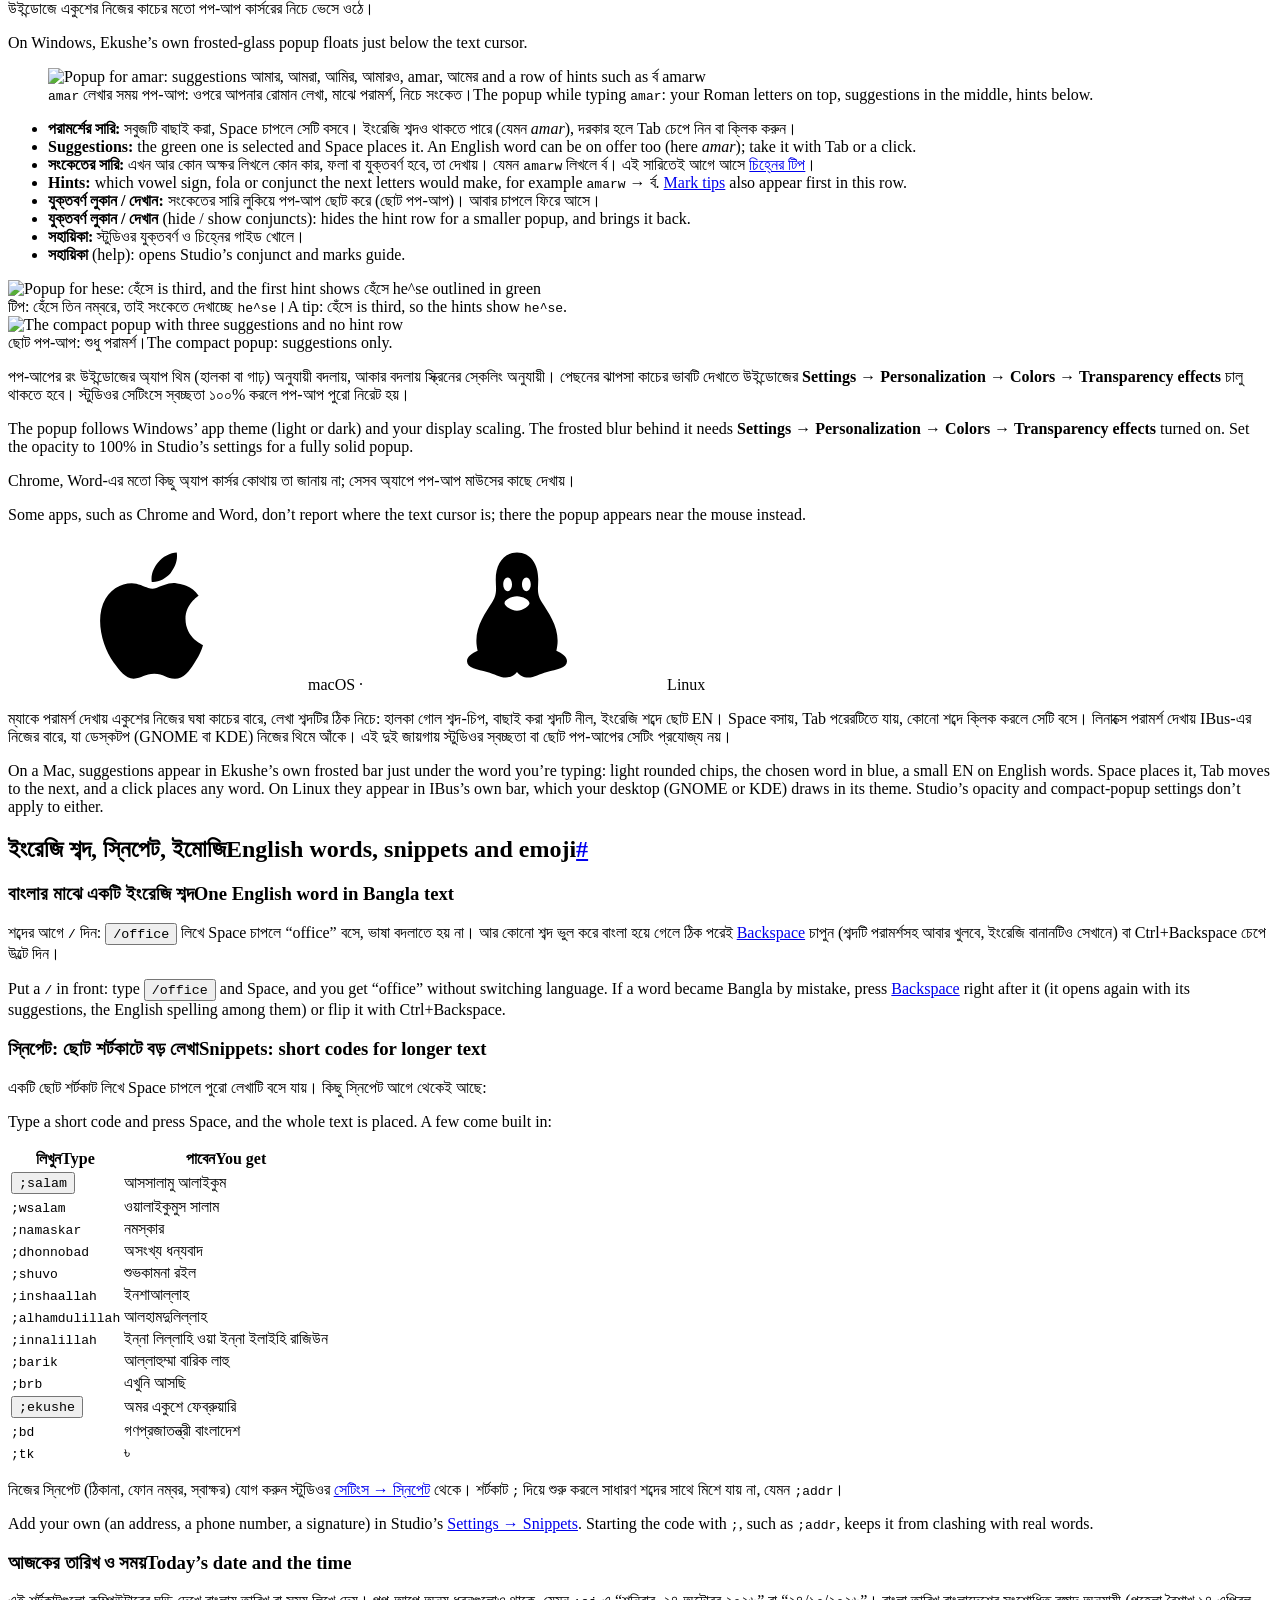
==== commit 90fea1c6: "Phones and tablets: a menu button for the section links Below 980 px the section links were hidden w" ====
--- a/site/guide/index.html
+++ b/site/guide/index.html
@@ -31,12 +31,14 @@
     <img src="/img/logo_64.png" width="32" height="32" alt="">
     <span class="brand-bn">একুশে নেক্সট</span>
   </a>
-  <nav class="nav-links" aria-label="Site">
+  <nav class="nav-links" id="navLinks" aria-label="Site">
     <a href="/#features"><span lang="bn">কী আলাদা</span><span lang="en">What’s different</span></a>
     <a href="/#studio"><span lang="bn">স্টুডিও</span><span lang="en">Studio</span></a>
     <a href="/#android"><span lang="bn">অ্যান্ড্রয়েড</span><span lang="en">Android</span></a>
     <a href="/#ekushe"><span lang="bn">২১শে ফেব্রুয়ারি</span><span lang="en">21 February</span></a>
     <a href="/#faq"><span lang="bn">প্রশ্ন</span><span lang="en">Questions</span></a>
+    <a class="nav-links-gh" href="https://github.com/mahbub-khan25/ekushenext">GitHub</a>
+    <a class="nav-links-dl" href="/#download"><span lang="bn">ডাউনলোড</span><span lang="en">Download</span></a>
   </nav>
   <div class="nav-end">
     <a class="nav-guide" href="/guide/" aria-current="page"><svg class="nav-guide-i" viewBox="0 0 24 24" width="16" height="16" aria-hidden="true"><path fill="none" stroke="currentColor" stroke-width="1.8" stroke-linejoin="round" d="M4 5.5C4 4.7 4.7 4 5.5 4H11v15H5.5c-.8 0-1.5.7-1.5 1.5zM20 5.5c0-.8-.7-1.5-1.5-1.5H13v15h5.5c.8 0 1.5.7 1.5 1.5z"/></svg><span><span lang="bn">নির্দেশিকা</span><span lang="en">Guide</span></span></a>
@@ -48,6 +50,7 @@
       <svg viewBox="0 0 16 16" width="20" height="20" aria-hidden="true"><path fill="currentColor" d="M8 0C3.58 0 0 3.58 0 8c0 3.54 2.29 6.53 5.47 7.59.4.07.55-.17.55-.38 0-.19-.01-.82-.01-1.49-2.01.37-2.53-.49-2.69-.94-.09-.23-.48-.94-.82-1.13-.28-.15-.68-.52-.01-.53.63-.01 1.08.58 1.23.82.72 1.21 1.87.87 2.33.66.07-.52.28-.87.51-1.07-1.78-.2-3.64-.89-3.64-3.95 0-.87.31-1.59.82-2.15-.08-.2-.36-1.02.08-2.12 0 0 .67-.21 2.2.82.64-.18 1.32-.27 2-.27.68 0 1.36.09 2 .27 1.53-1.04 2.2-.82 2.2-.82.44 1.1.16 1.92.08 2.12.51.56.82 1.27.82 2.15 0 3.07-1.87 3.75-3.65 3.95.29.25.54.73.54 1.48 0 1.07-.01 1.93-.01 2.2 0 .21.15.46.55.38A8.013 8.013 0 0016 8c0-4.42-3.58-8-8-8z"/></svg>
     </a>
     <a class="btn btn-sm btn-primary nav-cta" href="/#download"><span lang="bn">ডাউনলোড</span><span lang="en">Download</span></a>
+    <button class="nav-menu" type="button" id="navMenu" aria-label="Menu" aria-expanded="false" aria-controls="navLinks"><span></span><span></span><span></span></button>
   </div>
 </header>
 
@@ -1192,8 +1195,8 @@
   <div class="os-block" data-os="mac">
     <p class="os-tag"><svg aria-hidden="true"><use href="#i-apple"/></svg>macOS</p>
     <h4><span lang="bn">আপডেট</span><span lang="en">Update</span></h4>
-    <p lang="bn">নতুন <code>Ekushe-macOS.pkg</code> ইনস্টল করুন (<a href="#install-mac">ইনস্টলের মতোই</a>)। পুরনো সংস্করণ চলতে থাকলে একবার লগ আউট করে আবার ঢুকুন।</p>
-    <p lang="en">Install the new <code>Ekushe-macOS.pkg</code> (<a href="#install-mac">same as installing</a>). If the old version keeps running, log out and back in once.</p>
+    <p lang="bn">নতুন <code>Ekushe-macOS.pkg</code> ইনস্টল করুন (<a href="#install-mac">ইনস্টলের মতোই</a>), তারপর <b>ম্যাক রিস্টার্ট করুন</b> (বা লগ আউট করে আবার ঢুকুন)। তার আগ পর্যন্ত পুরনো সংস্করণ চলতে থাকে, আর একুশে বেছে নেওয়া থাকলে কোনো অ্যাপে কী-বোর্ডের লেখা যায় না।</p>
+    <p lang="en">Install the new <code>Ekushe-macOS.pkg</code> (<a href="#install-mac">same as installing</a>), then <b>restart the Mac</b> (or log out and back in). Until then the old version keeps running, and with Ekushe selected, keys don’t reach any app.</p>
     <h4><span lang="bn">আনইনস্টল</span><span lang="en">Uninstall</span></h4>
     <ol class="steps">
       <li lang="bn"><b>ইনপুট সোর্স থেকে সরান</b><b>System Settings → Keyboard → Text Input → Edit…</b>-এ Ekushe Bangla বেছে <b>−</b> চাপুন।</li>
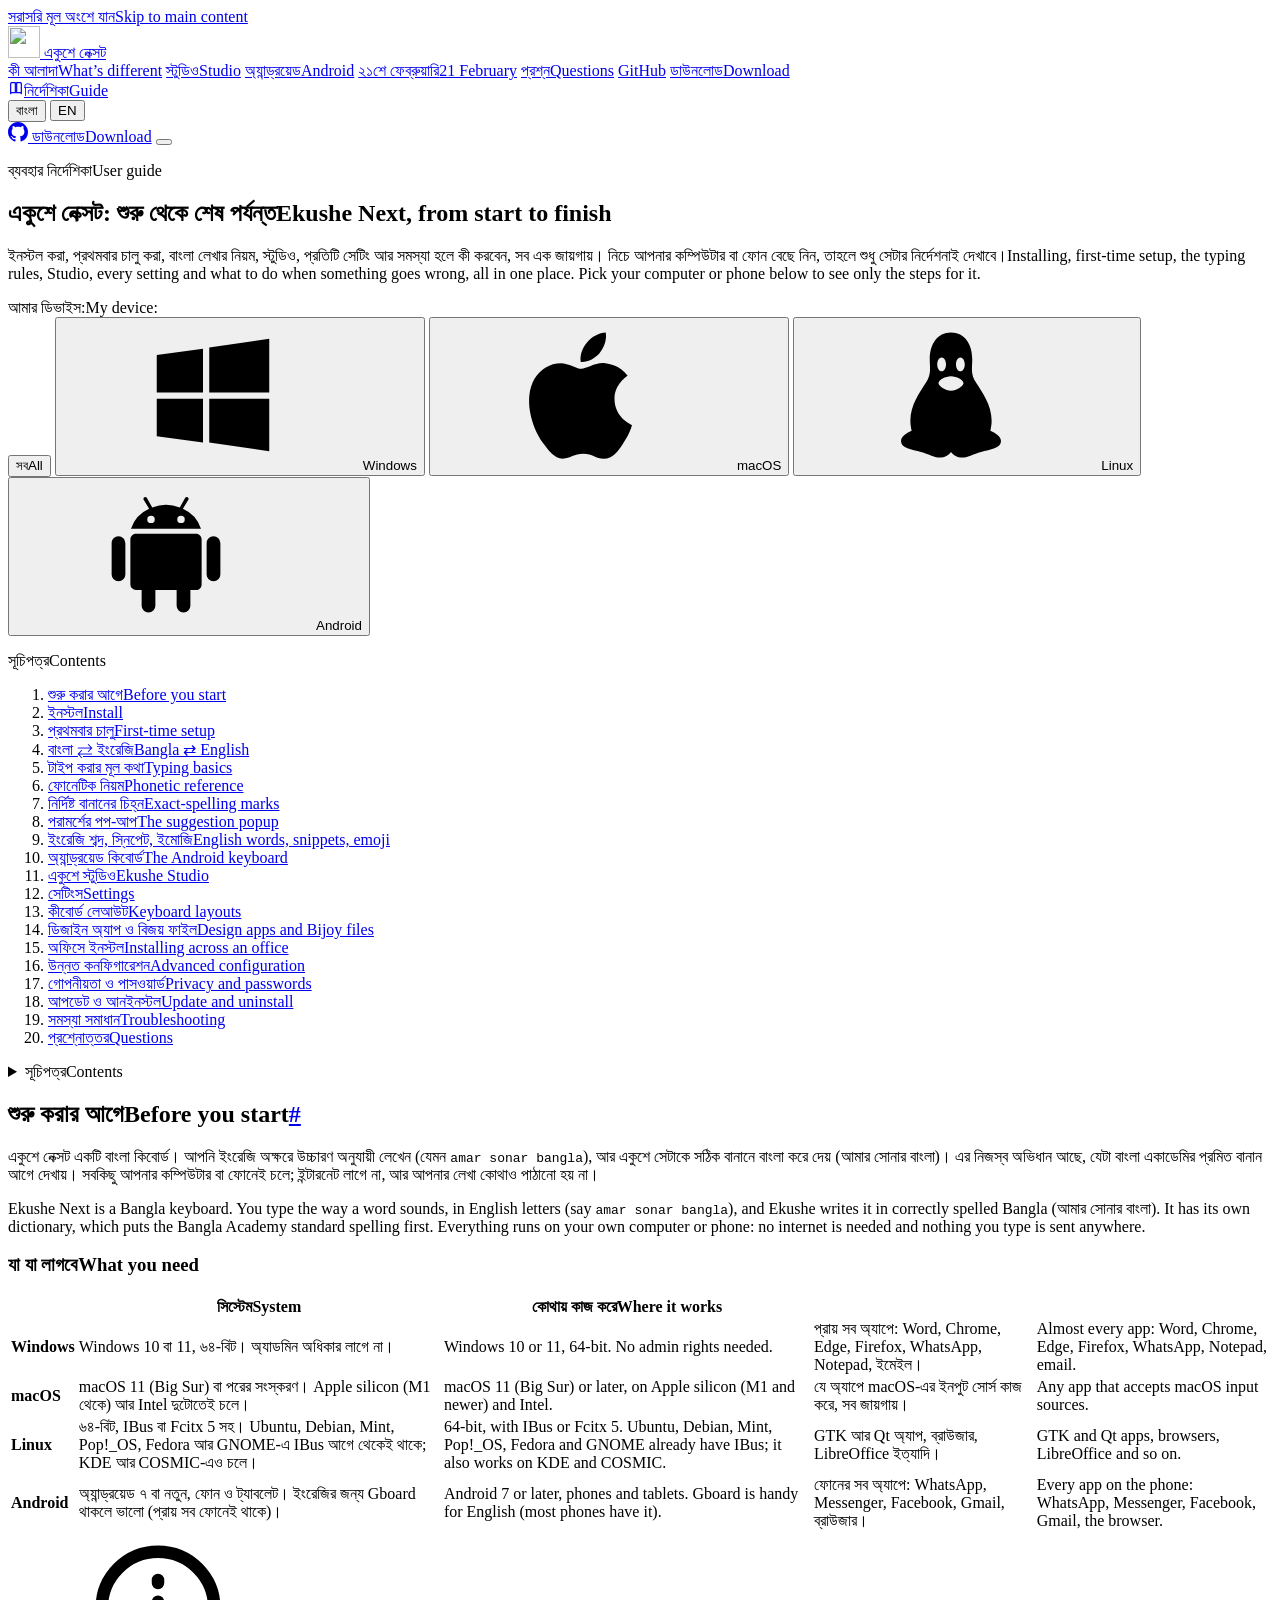
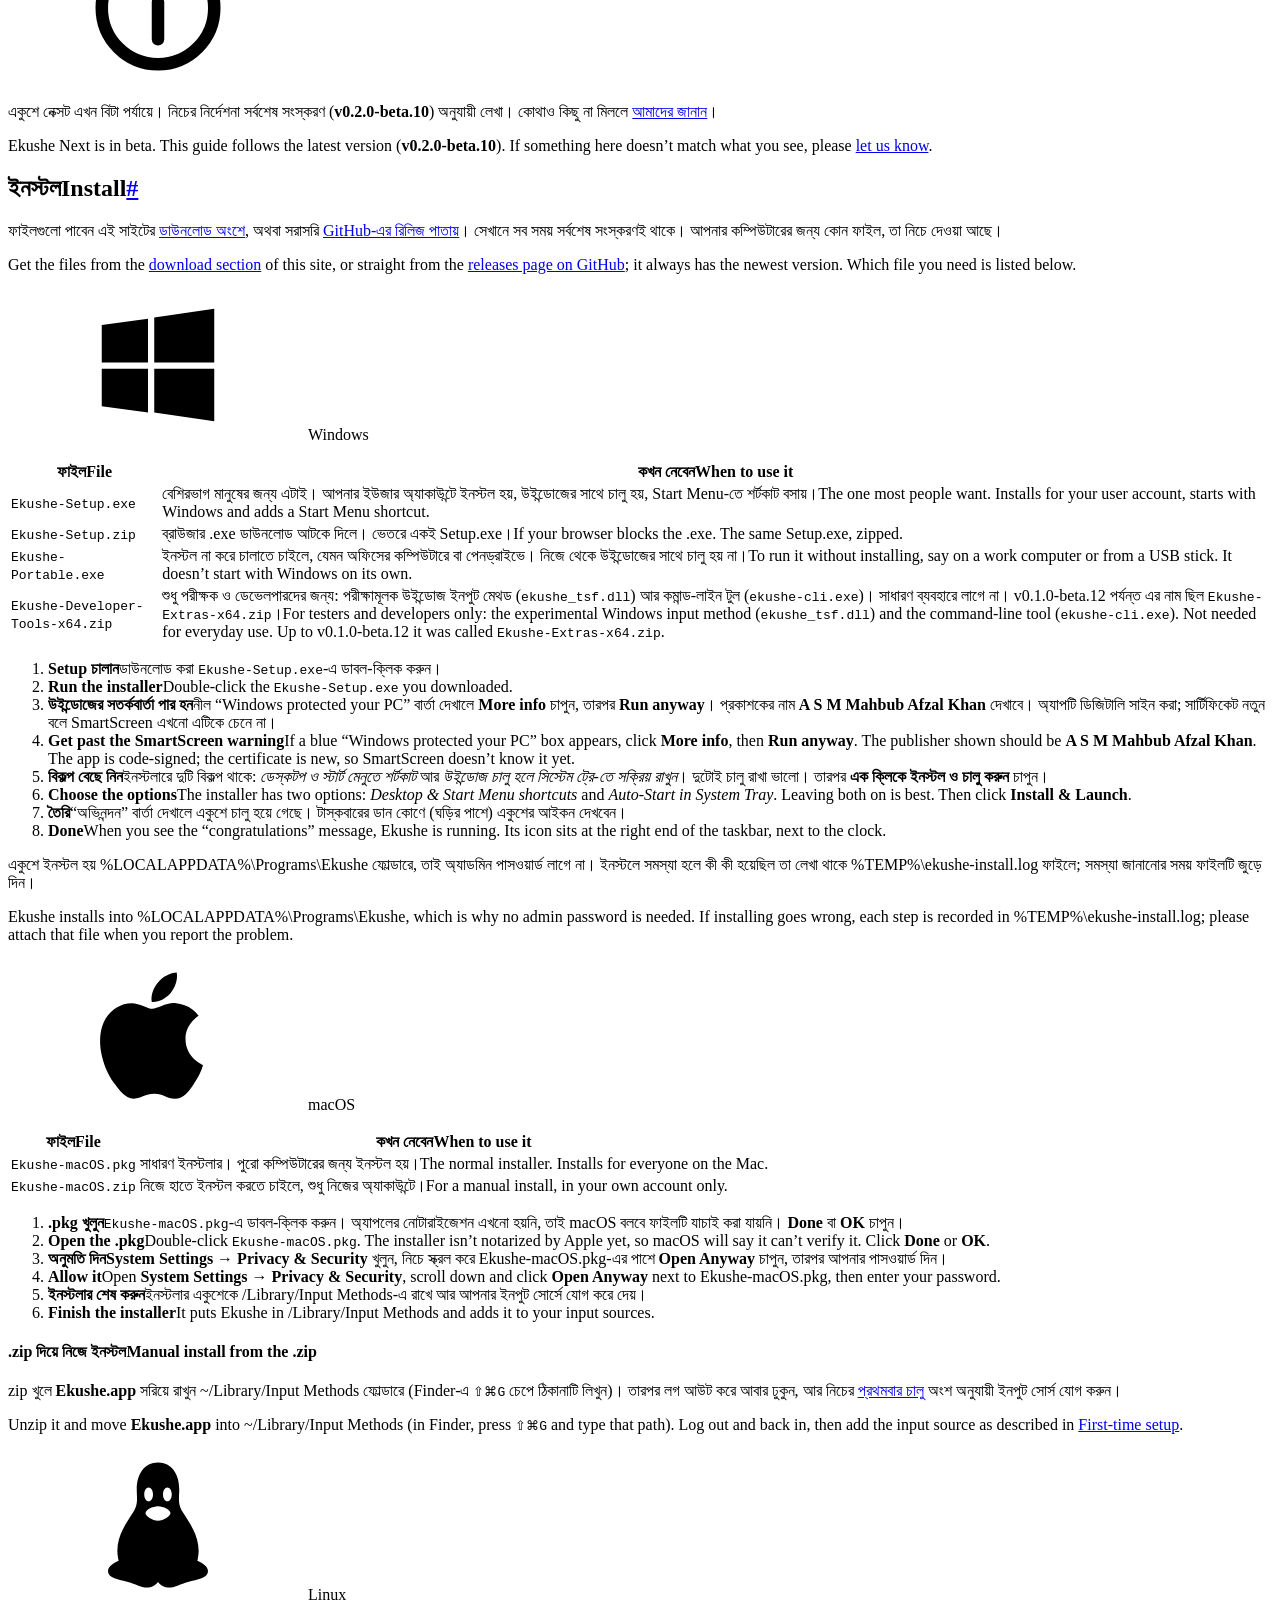
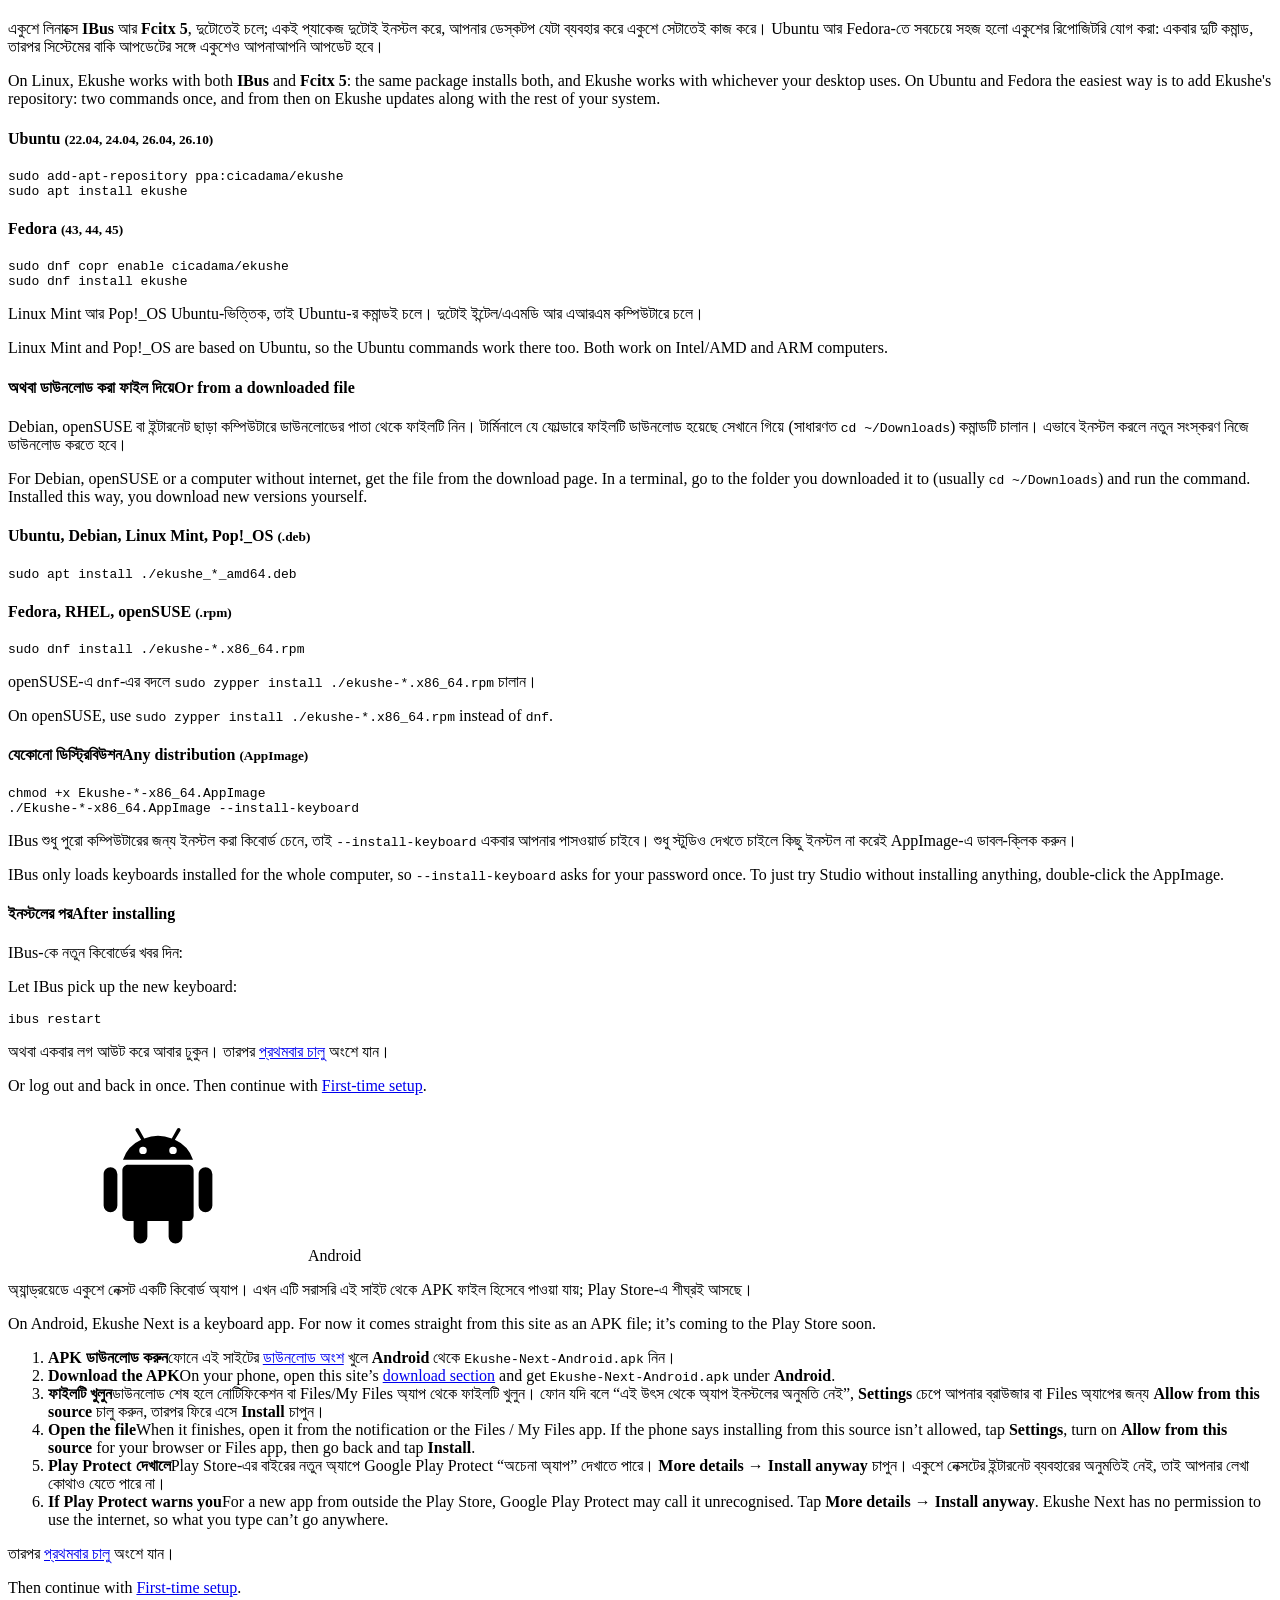
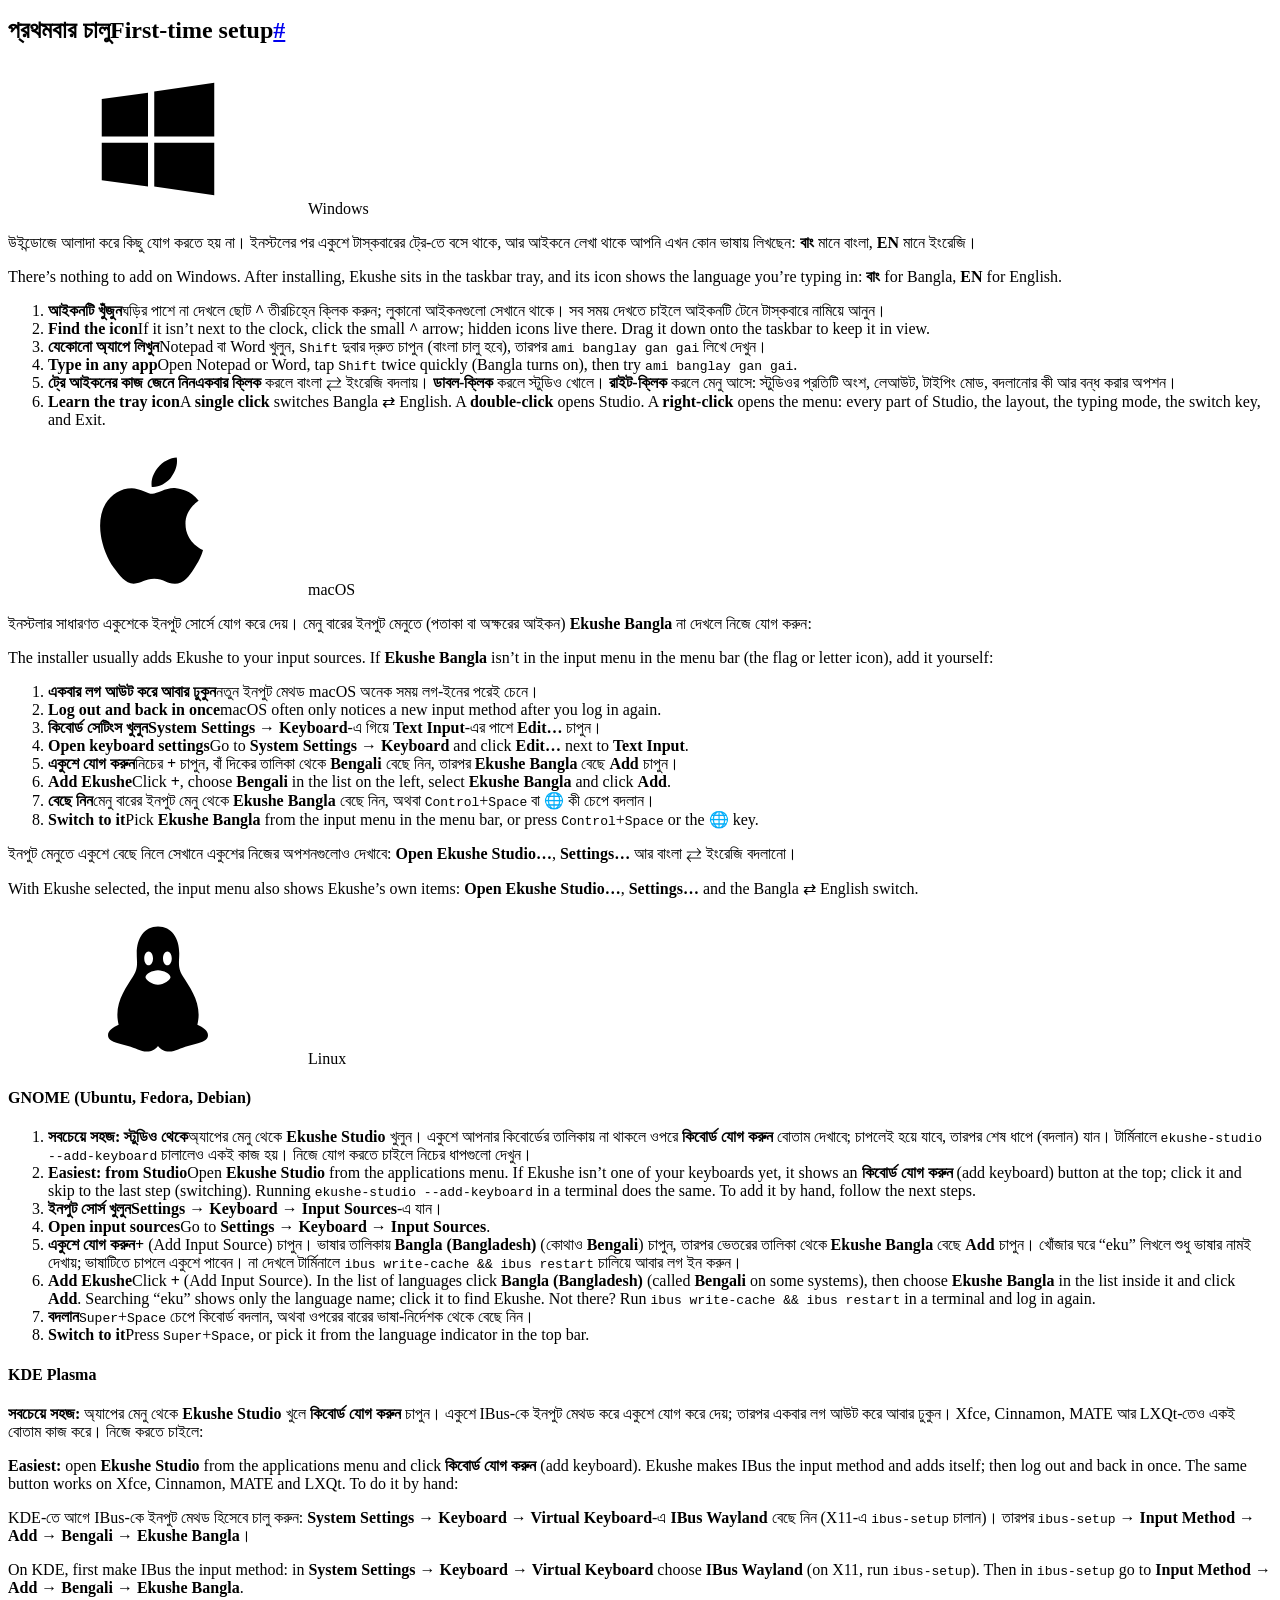
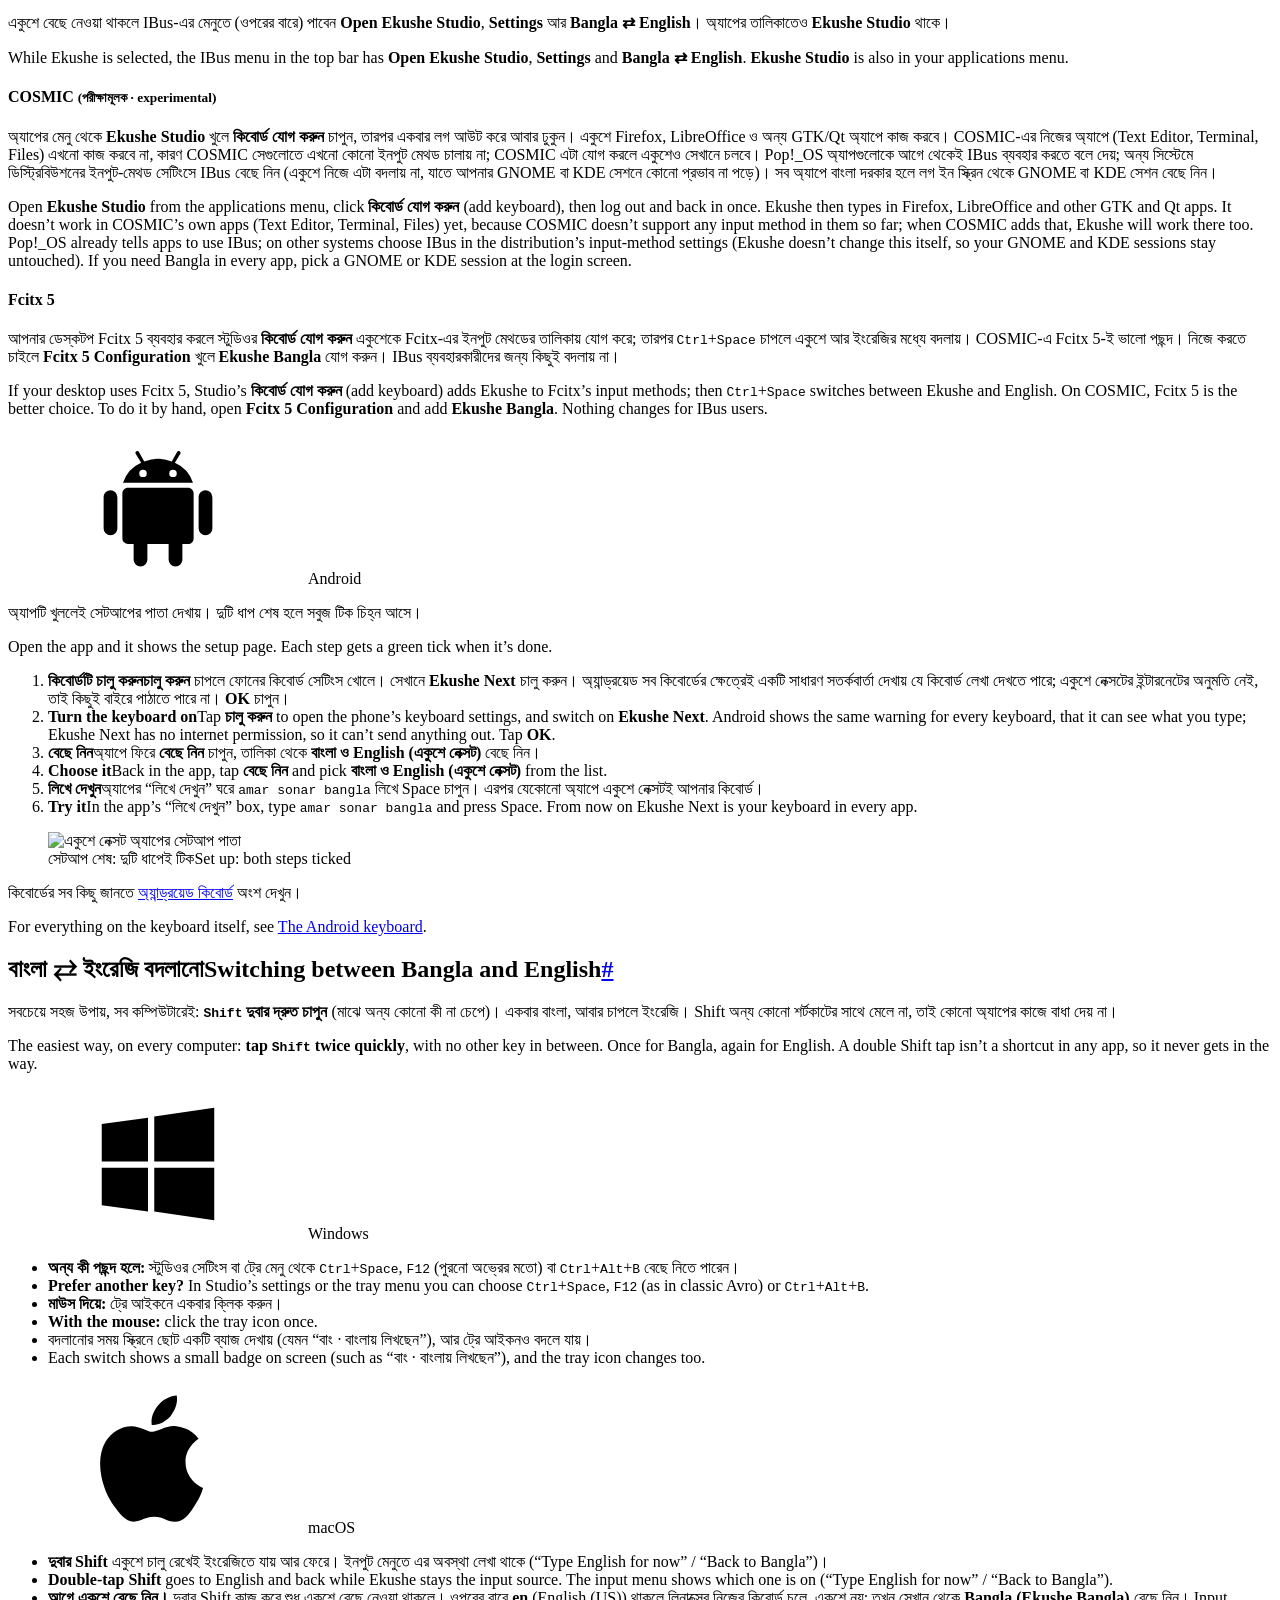
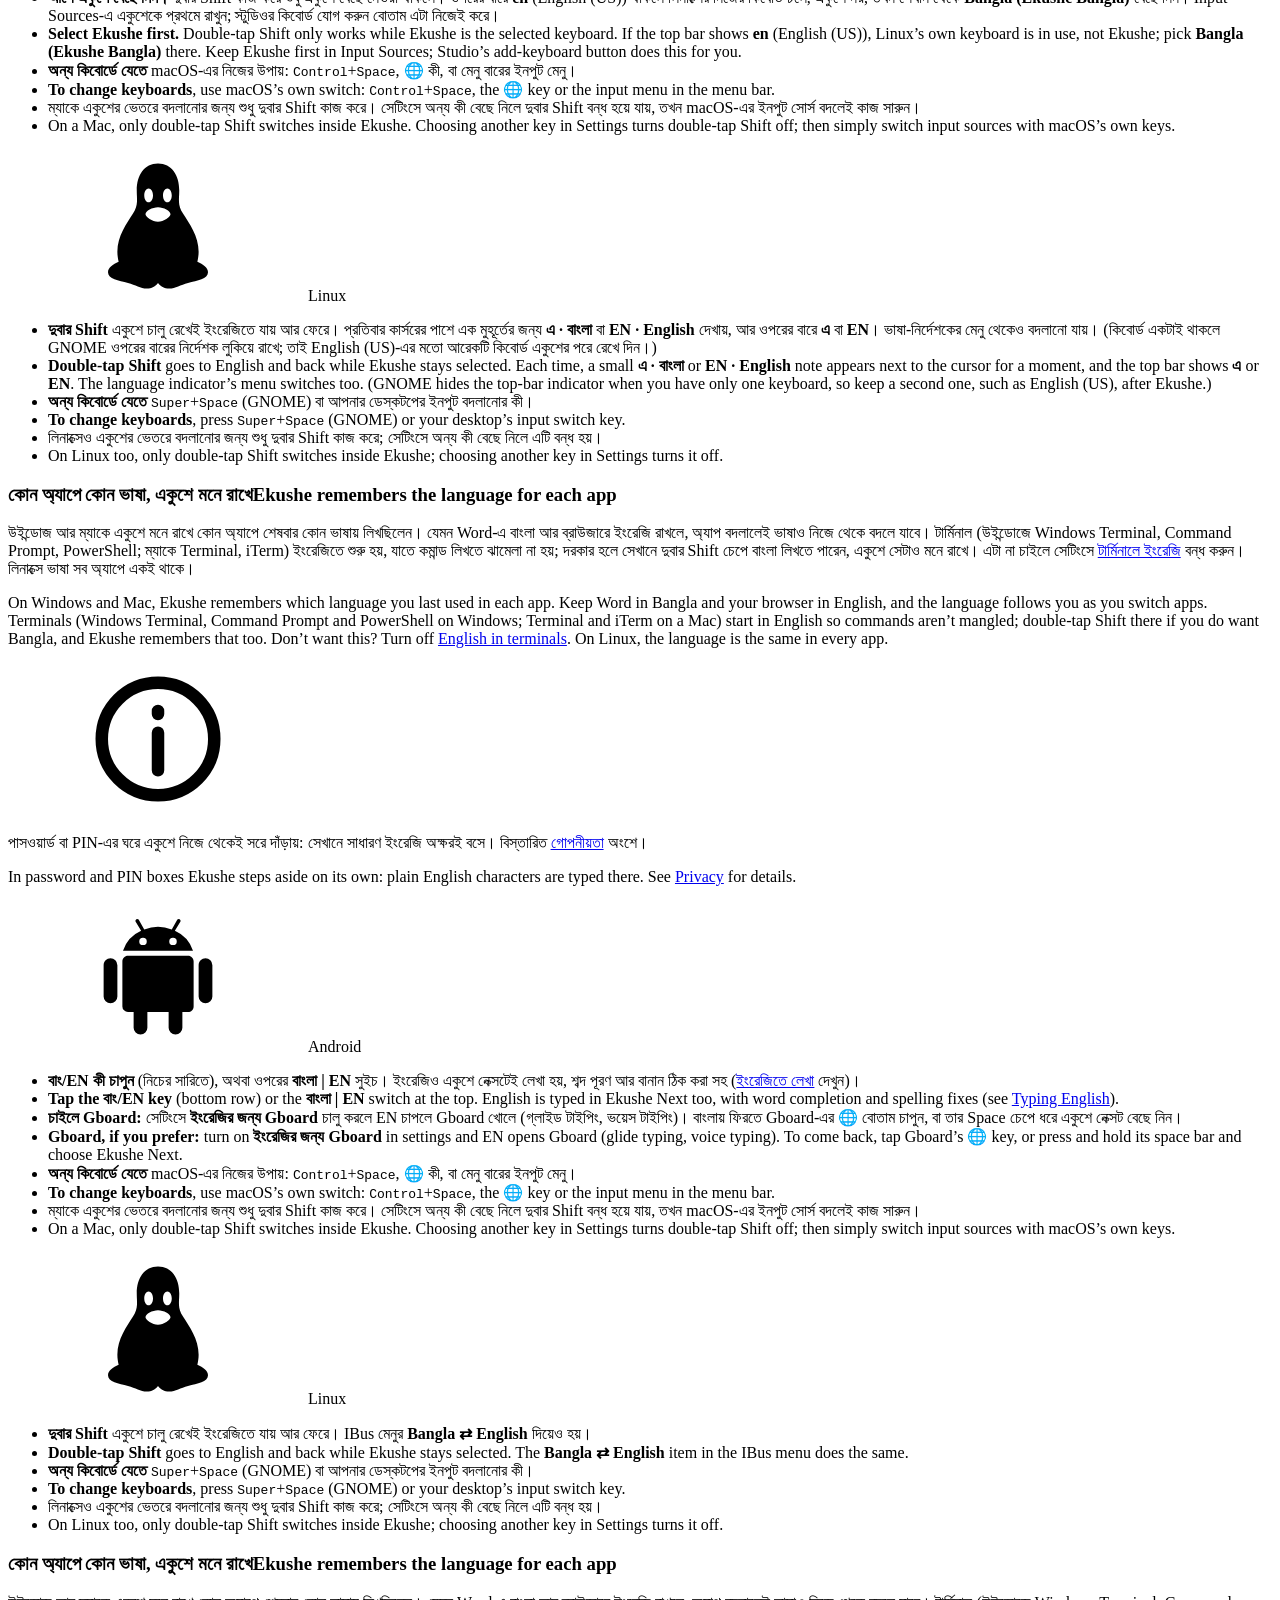
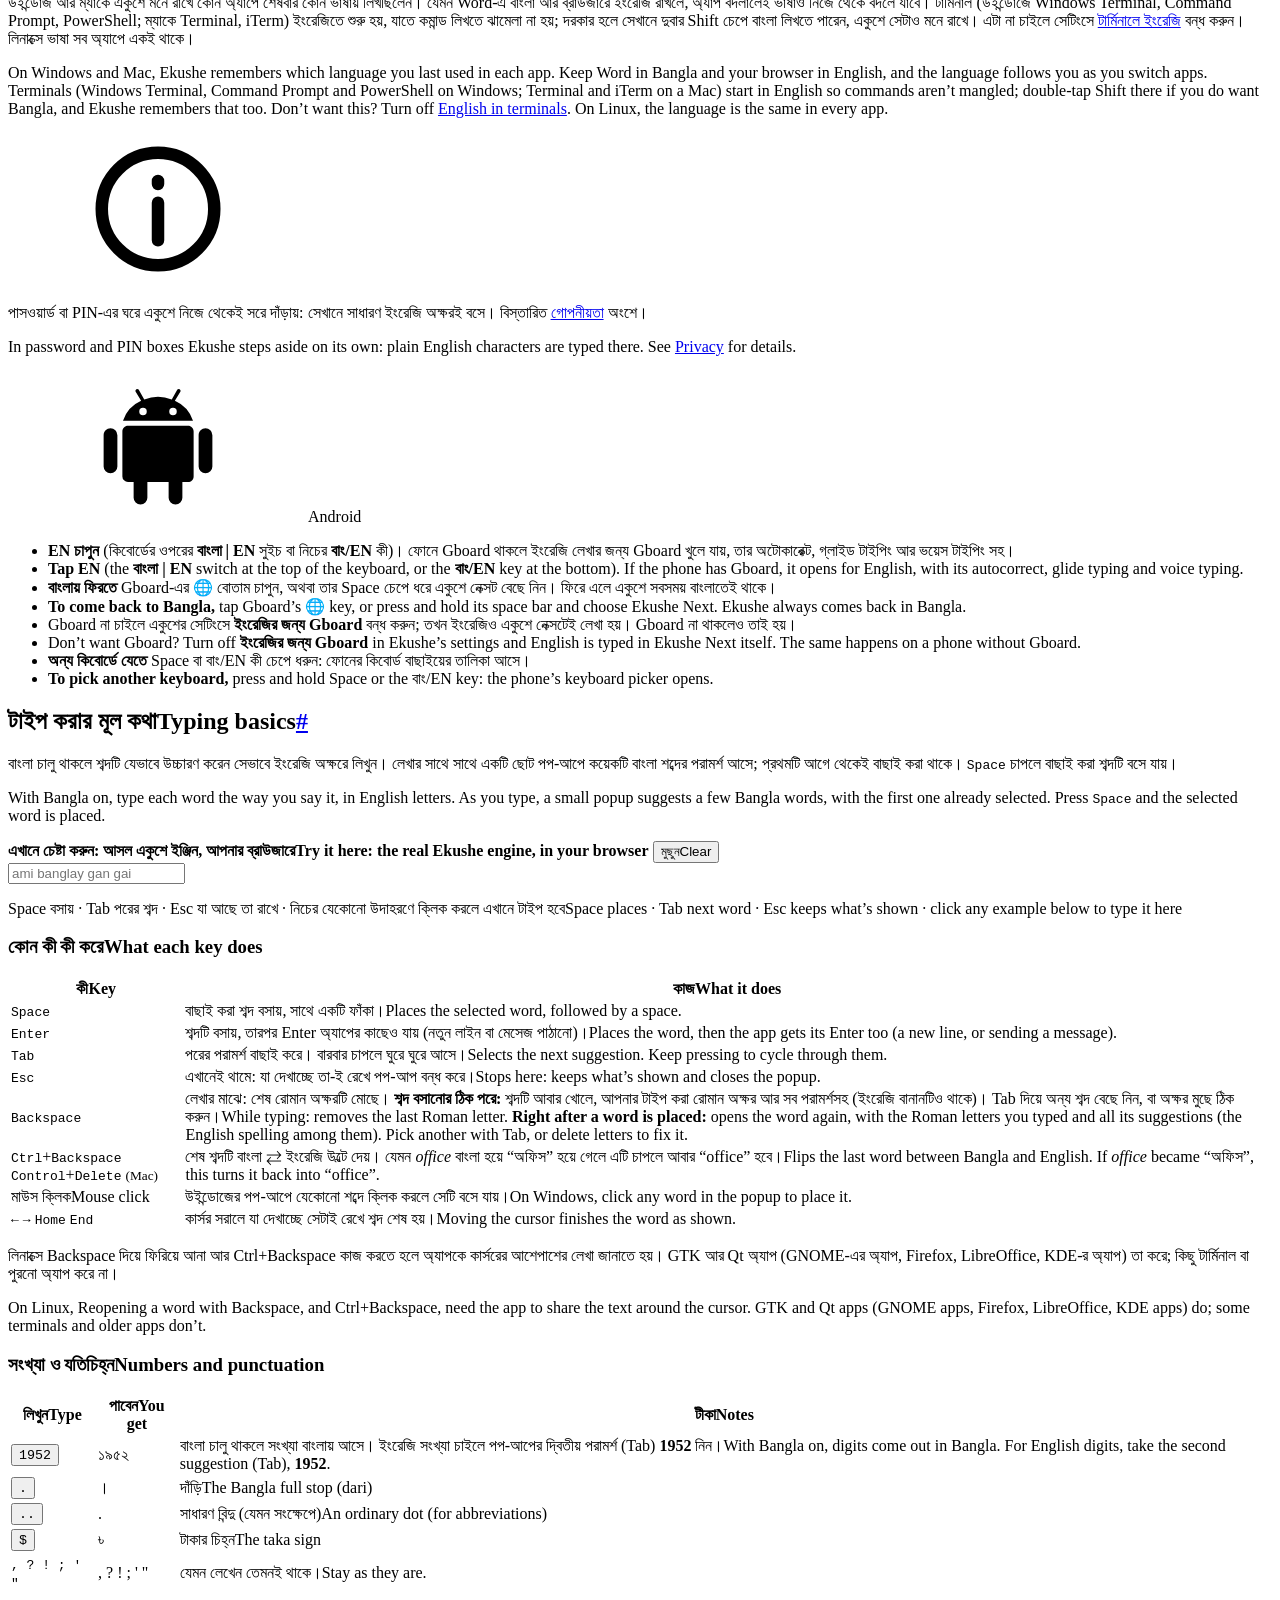
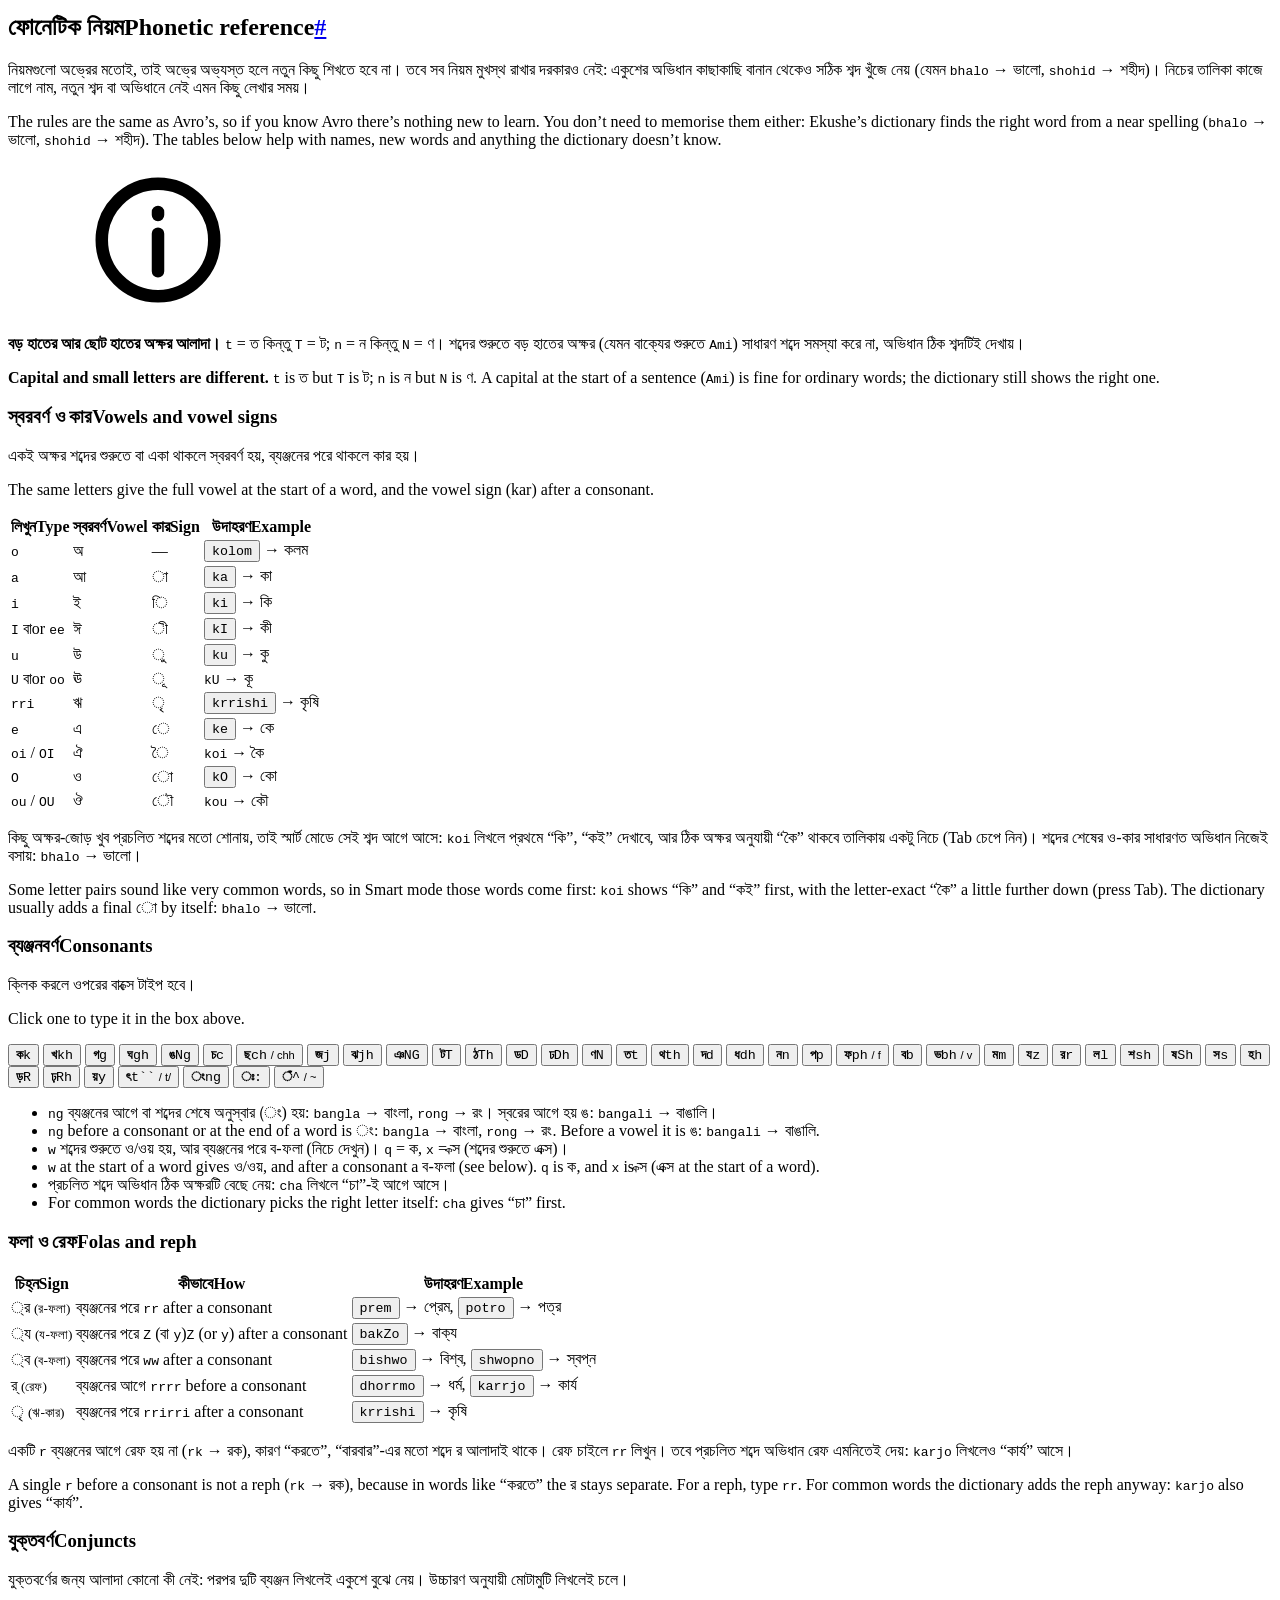
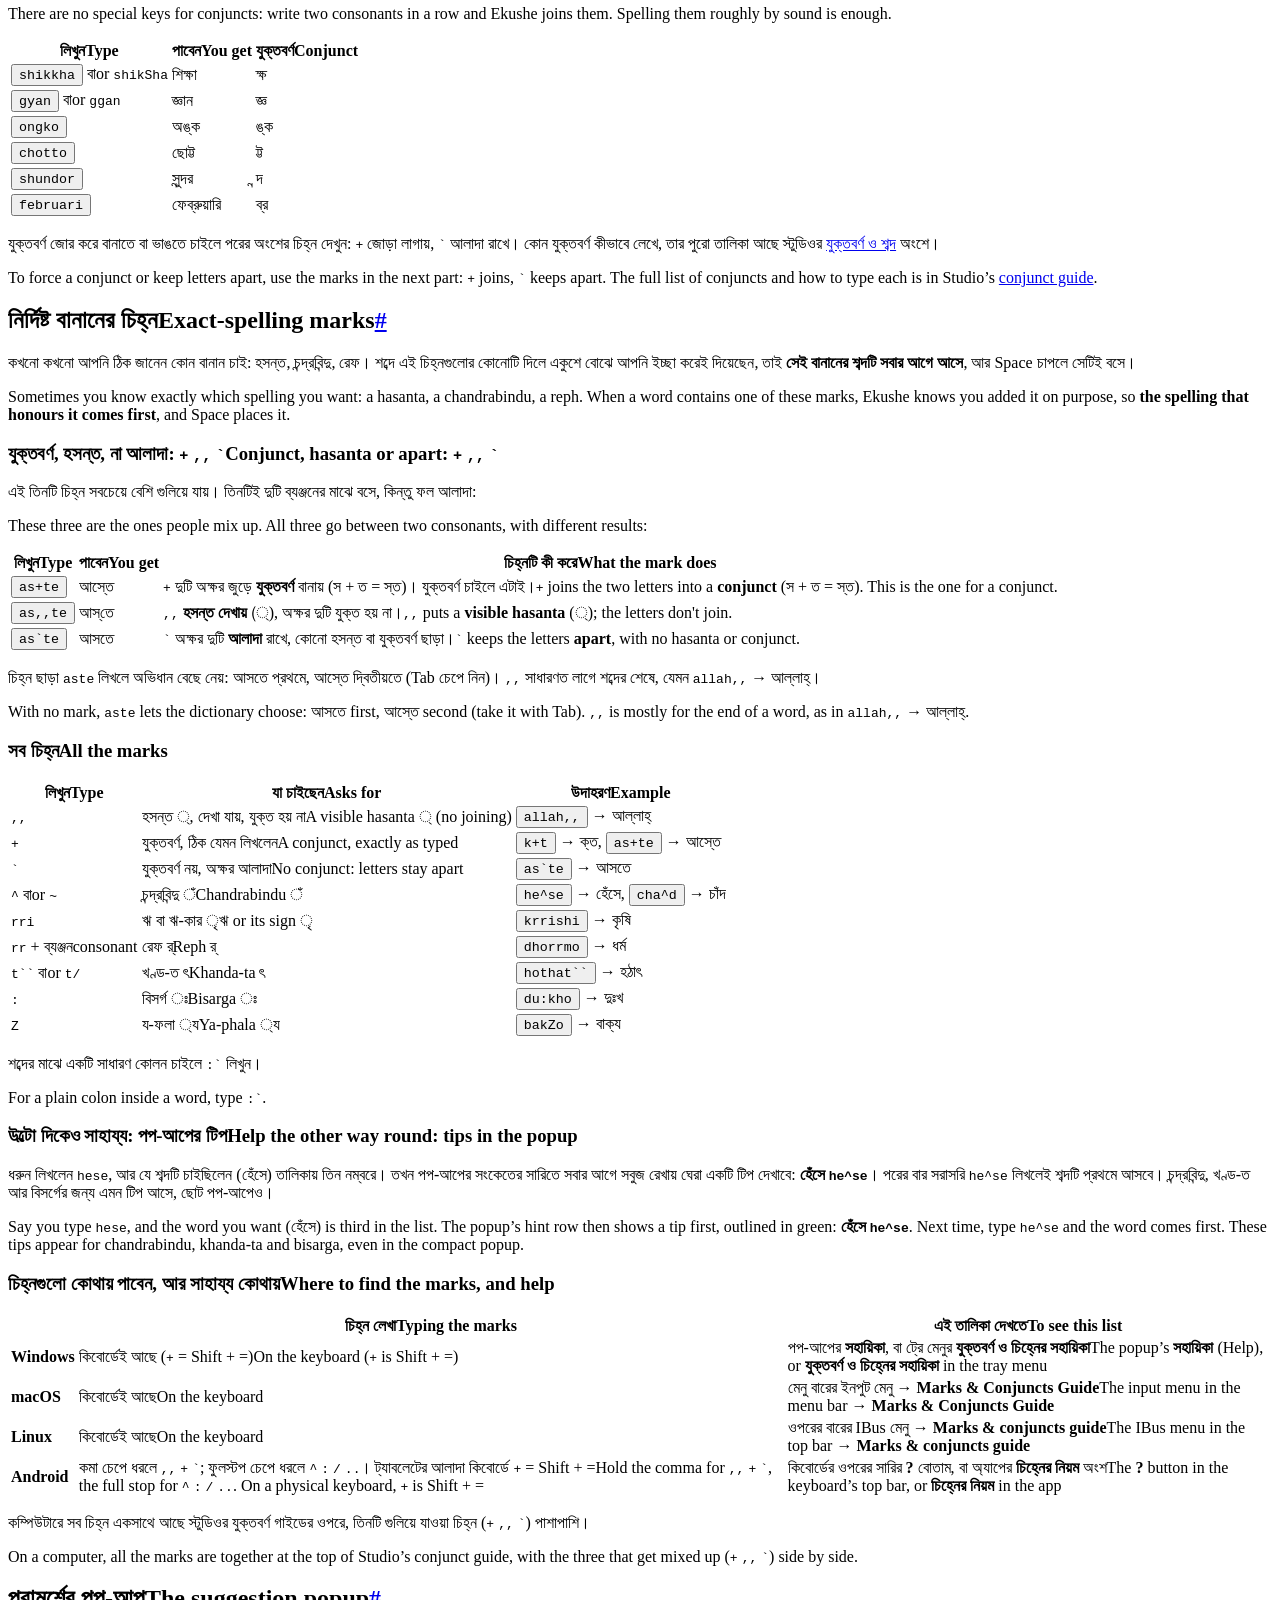
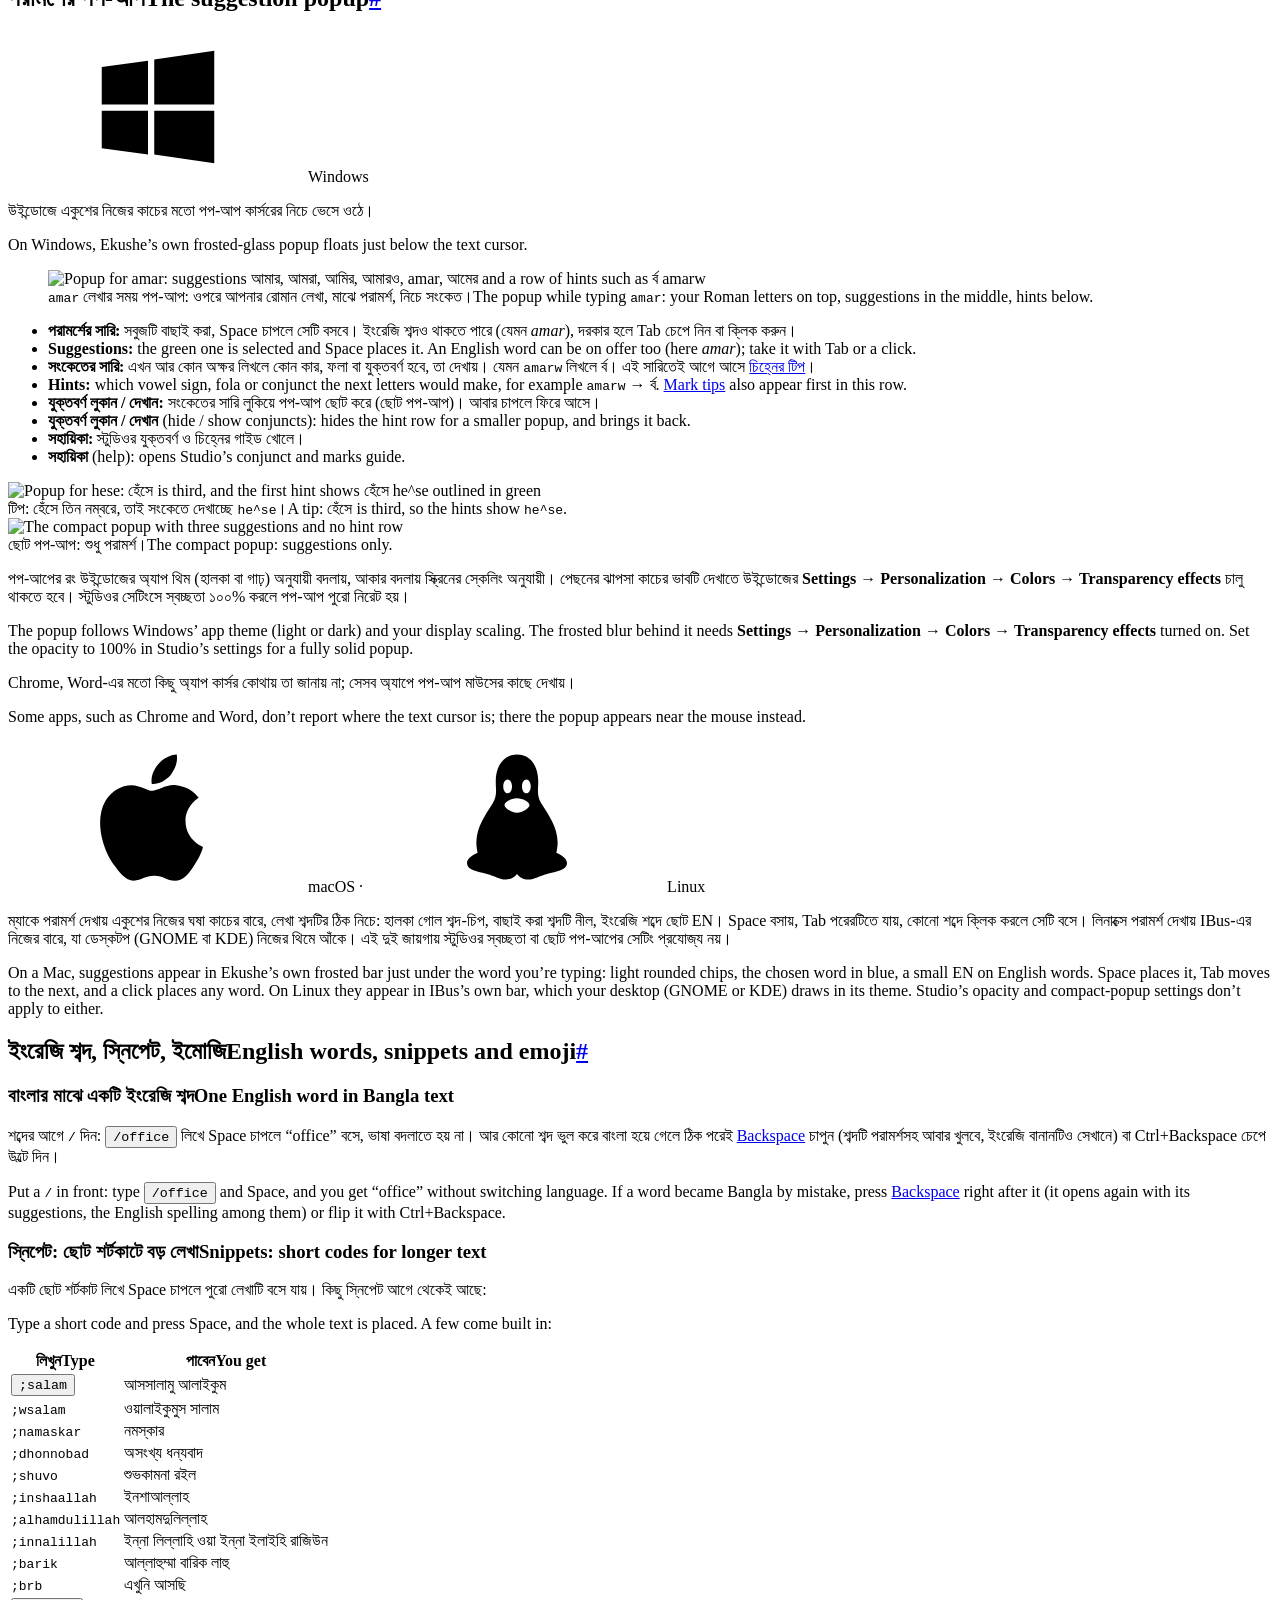
==== commit 14564d66: "Website for beta.10: new Studio screenshots, picture to text, custom layouts, design apps, office in" ====
--- a/site/guide/index.html
+++ b/site/guide/index.html
@@ -17,7 +17,7 @@
 <meta property="og:image" content="https://ekushenext.com/img/og.jpg">
 <meta name="twitter:card" content="summary_large_image">
 <link rel="preload" href="/fonts/Kalpurush.woff2" as="font" type="font/woff2" crossorigin>
-<link rel="stylesheet" href="/css/site.css?v=6">
+<link rel="stylesheet" href="/css/site.css?v=7">
 <link rel="stylesheet" href="/css/guide.css?v=3">
 <script type="application/ld+json">
 {"@context":"https://schema.org","@type":"TechArticle","headline":"Ekushe Next guide","alternativeHeadline":"একুশে নেক্সট ব্যবহার নির্দেশিকা","url":"https://ekushenext.com/guide/","inLanguage":["bn","en"],"about":{"@type":"SoftwareApplication","name":"Ekushe Next","operatingSystem":"Windows 10, Windows 11, macOS 11+, Linux"}}
@@ -89,7 +89,9 @@
       <li><a href="#android"><span lang="bn">অ্যান্ড্রয়েড কিবোর্ড</span><span lang="en">The Android keyboard</span></a></li>
       <li data-os="win mac linux"><a href="#studio"><span lang="bn">একুশে স্টুডিও</span><span lang="en">Ekushe Studio</span></a></li>
       <li data-os="win mac linux"><a href="#settings"><span lang="bn">সেটিংস</span><span lang="en">Settings</span></a></li>
-      <li data-os="win mac linux"><a href="#layouts"><span lang="bn">অন্যান্য লেআউট</span><span lang="en">Other layouts</span></a></li>
+      <li data-os="win mac linux"><a href="#layouts"><span lang="bn">কীবোর্ড লেআউট</span><span lang="en">Keyboard layouts</span></a></li>
+      <li data-os="win mac"><a href="#design"><span lang="bn">ডিজাইন অ্যাপ ও বিজয় ফাইল</span><span lang="en">Design apps and Bijoy files</span></a></li>
+      <li data-os="win"><a href="#office"><span lang="bn">অফিসে ইনস্টল</span><span lang="en">Installing across an office</span></a></li>
       <li data-os="win mac linux"><a href="#advanced"><span lang="bn">উন্নত কনফিগারেশন</span><span lang="en">Advanced configuration</span></a></li>
       <li><a href="#privacy"><span lang="bn">গোপনীয়তা ও পাসওয়ার্ড</span><span lang="en">Privacy and passwords</span></a></li>
       <li><a href="#update"><span lang="bn">আপডেট ও আনইনস্টল</span><span lang="en">Update and uninstall</span></a></li>
@@ -117,7 +119,7 @@
       <tbody>
         <tr data-os="win"><td><b>Windows</b></td><td lang="bn">Windows 10 বা 11, ৬৪-বিট। অ্যাডমিন অধিকার লাগে না।</td><td lang="en">Windows 10 or 11, 64-bit. No admin rights needed.</td><td lang="bn">প্রায় সব অ্যাপে: Word, Chrome, Edge, Firefox, WhatsApp, Notepad, ইমেইল।</td><td lang="en">Almost every app: Word, Chrome, Edge, Firefox, WhatsApp, Notepad, email.</td></tr>
         <tr data-os="mac"><td><b>macOS</b></td><td lang="bn">macOS 11 (Big Sur) বা পরের সংস্করণ। Apple silicon (M1 থেকে) আর Intel দুটোতেই চলে।</td><td lang="en">macOS 11 (Big Sur) or later, on Apple silicon (M1 and newer) and Intel.</td><td lang="bn">যে অ্যাপে macOS-এর ইনপুট সোর্স কাজ করে, সব জায়গায়।</td><td lang="en">Any app that accepts macOS input sources.</td></tr>
-        <tr data-os="linux"><td><b>Linux</b></td><td lang="bn">৬৪-বিট, IBus সহ। Ubuntu, Debian, Mint, Pop!_OS, Fedora আর GNOME-এ IBus আগে থেকেই থাকে; KDE-তেও চলে।</td><td lang="en">64-bit, with IBus. Ubuntu, Debian, Mint, Pop!_OS, Fedora and GNOME already have it; it also works on KDE.</td><td lang="bn">GTK আর Qt অ্যাপ, ব্রাউজার, LibreOffice ইত্যাদি।</td><td lang="en">GTK and Qt apps, browsers, LibreOffice and so on.</td></tr>
+        <tr data-os="linux"><td><b>Linux</b></td><td lang="bn">৬৪-বিট, IBus বা Fcitx 5 সহ। Ubuntu, Debian, Mint, Pop!_OS, Fedora আর GNOME-এ IBus আগে থেকেই থাকে; KDE আর COSMIC-এও চলে।</td><td lang="en">64-bit, with IBus or Fcitx 5. Ubuntu, Debian, Mint, Pop!_OS, Fedora and GNOME already have IBus; it also works on KDE and COSMIC.</td><td lang="bn">GTK আর Qt অ্যাপ, ব্রাউজার, LibreOffice ইত্যাদি।</td><td lang="en">GTK and Qt apps, browsers, LibreOffice and so on.</td></tr>
         <tr data-os="android"><td><b>Android</b></td><td lang="bn">অ্যান্ড্রয়েড ৭ বা নতুন, ফোন ও ট্যাবলেট। ইংরেজির জন্য Gboard থাকলে ভালো (প্রায় সব ফোনেই থাকে)।</td><td lang="en">Android 7 or later, phones and tablets. Gboard is handy for English (most phones have it).</td><td lang="bn">ফোনের সব অ্যাপে: WhatsApp, Messenger, Facebook, Gmail, ব্রাউজার।</td><td lang="en">Every app on the phone: WhatsApp, Messenger, Facebook, Gmail, the browser.</td></tr>
       </tbody>
     </table>
@@ -126,8 +128,8 @@
   <div class="note">
     <svg aria-hidden="true"><use href="#i-info"/></svg>
     <div>
-      <p lang="bn">একুশে নেক্সট এখন বিটা পর্যায়ে। নিচের নির্দেশনা সর্বশেষ সংস্করণ (<b>v0.2.0-beta.6</b>) অনুযায়ী লেখা। কোথাও কিছু না মিললে <a href="/report/">আমাদের জানান</a>।</p>
-      <p lang="en">Ekushe Next is in beta. This guide follows the latest version (<b>v0.2.0-beta.6</b>). If something here doesn’t match what you see, please <a href="/report/">let us know</a>.</p>
+      <p lang="bn">একুশে নেক্সট এখন বিটা পর্যায়ে। নিচের নির্দেশনা সর্বশেষ সংস্করণ (<b>v0.2.0-beta.10</b>) অনুযায়ী লেখা। কোথাও কিছু না মিললে <a href="/report/">আমাদের জানান</a>।</p>
+      <p lang="en">Ekushe Next is in beta. This guide follows the latest version (<b>v0.2.0-beta.10</b>). If something here doesn’t match what you see, please <a href="/report/">let us know</a>.</p>
     </div>
   </div>
 </section>
@@ -148,7 +150,7 @@
           <tr><td><code>Ekushe-Setup.exe</code></td><td><span lang="bn">বেশিরভাগ মানুষের জন্য এটাই। আপনার ইউজার অ্যাকাউন্টে ইনস্টল হয়, উইন্ডোজের সাথে চালু হয়, Start Menu-তে শর্টকাট বসায়।</span><span lang="en">The one most people want. Installs for your user account, starts with Windows and adds a Start Menu shortcut.</span></td></tr>
           <tr><td><code>Ekushe-Setup.zip</code></td><td><span lang="bn">ব্রাউজার .exe ডাউনলোড আটকে দিলে। ভেতরে একই Setup.exe।</span><span lang="en">If your browser blocks the .exe. The same Setup.exe, zipped.</span></td></tr>
           <tr><td><code>Ekushe-Portable.exe</code></td><td><span lang="bn">ইনস্টল না করে চালাতে চাইলে, যেমন অফিসের কম্পিউটারে বা পেনড্রাইভে। নিজে থেকে উইন্ডোজের সাথে চালু হয় না।</span><span lang="en">To run it without installing, say on a work computer or from a USB stick. It doesn’t start with Windows on its own.</span></td></tr>
-          <tr><td><code>Ekushe-Developer-Tools-x64.zip</code></td><td><span lang="bn">শুধু পরীক্ষক ও ডেভেলপারদের জন্য: পরীক্ষামূলক উইন্ডোজ ইনপুট মেথড (<code>ekushe_tsf.dll</code>) আর কমান্ড-লাইন টুল (<code>ekushe-cli.exe</code>)। সাধারণ ব্যবহারে লাগে না। beta.12 পর্যন্ত এর নাম ছিল <code>Ekushe-Extras-x64.zip</code>।</span><span lang="en">For testers and developers only: the experimental Windows input method (<code>ekushe_tsf.dll</code>) and the command-line tool (<code>ekushe-cli.exe</code>). Not needed for everyday use. Up to beta.12 it was called <code>Ekushe-Extras-x64.zip</code>.</span></td></tr>
+          <tr><td><code>Ekushe-Developer-Tools-x64.zip</code></td><td><span lang="bn">শুধু পরীক্ষক ও ডেভেলপারদের জন্য: পরীক্ষামূলক উইন্ডোজ ইনপুট মেথড (<code>ekushe_tsf.dll</code>) আর কমান্ড-লাইন টুল (<code>ekushe-cli.exe</code>)। সাধারণ ব্যবহারে লাগে না। v0.1.0-beta.12 পর্যন্ত এর নাম ছিল <code>Ekushe-Extras-x64.zip</code>।</span><span lang="en">For testers and developers only: the experimental Windows input method (<code>ekushe_tsf.dll</code>) and the command-line tool (<code>ekushe-cli.exe</code>). Not needed for everyday use. Up to v0.1.0-beta.12 it was called <code>Ekushe-Extras-x64.zip</code>.</span></td></tr>
         </tbody>
       </table>
     </div>
@@ -194,8 +196,8 @@
   <!-- Linux -->
   <div class="os-block" data-os="linux" id="install-linux">
     <p class="os-tag"><svg aria-hidden="true"><use href="#i-linux"/></svg>Linux</p>
-    <p lang="bn">একুশে লিনাক্সে একটি <b>IBus</b> কিবোর্ড। Ubuntu আর Fedora-তে সবচেয়ে সহজ হলো একুশের রিপোজিটরি যোগ করা: একবার দুটি কমান্ড, তারপর সিস্টেমের বাকি আপডেটের সঙ্গে একুশেও আপনাআপনি আপডেট হবে।</p>
-    <p lang="en">On Linux, Ekushe is an <b>IBus</b> keyboard. On Ubuntu and Fedora the easiest way is to add Ekushe's repository: two commands once, and from then on Ekushe updates along with the rest of your system.</p>
+    <p lang="bn">একুশে লিনাক্সে <b>IBus</b> আর <b>Fcitx 5</b>, দুটোতেই চলে; একই প্যাকেজ দুটোই ইনস্টল করে, আপনার ডেস্কটপ যেটা ব্যবহার করে একুশে সেটাতেই কাজ করে। Ubuntu আর Fedora-তে সবচেয়ে সহজ হলো একুশের রিপোজিটরি যোগ করা: একবার দুটি কমান্ড, তারপর সিস্টেমের বাকি আপডেটের সঙ্গে একুশেও আপনাআপনি আপডেট হবে।</p>
+    <p lang="en">On Linux, Ekushe works with both <b>IBus</b> and <b>Fcitx 5</b>: the same package installs both, and Ekushe works with whichever your desktop uses. On Ubuntu and Fedora the easiest way is to add Ekushe's repository: two commands once, and from then on Ekushe updates along with the rest of your system.</p>
 
     <h4>Ubuntu <small>(22.04, 24.04, 26.04, 26.10)</small></h4>
     <div class="cmd-box"><pre><code>sudo add-apt-repository ppa:cicadama/ekushe
@@ -307,6 +309,9 @@
     <h4>COSMIC <small>(পরীক্ষামূলক · experimental)</small></h4>
     <p lang="bn">অ্যাপের মেনু থেকে <b>Ekushe Studio</b> খুলে <b>কিবোর্ড যোগ করুন</b> চাপুন, তারপর একবার লগ আউট করে আবার ঢুকুন। একুশে Firefox, LibreOffice ও অন্য GTK/Qt অ্যাপে কাজ করবে। COSMIC-এর নিজের অ্যাপে (Text Editor, Terminal, Files) এখনো কাজ করবে না, কারণ COSMIC সেগুলোতে এখনো কোনো ইনপুট মেথড চালায় না; COSMIC এটা যোগ করলে একুশেও সেখানে চলবে। Pop!_OS অ্যাপগুলোকে আগে থেকেই IBus ব্যবহার করতে বলে দেয়; অন্য সিস্টেমে ডিস্ট্রিবিউশনের ইনপুট-মেথড সেটিংসে IBus বেছে নিন (একুশে নিজে এটা বদলায় না, যাতে আপনার GNOME বা KDE সেশনে কোনো প্রভাব না পড়ে)। সব অ্যাপে বাংলা দরকার হলে লগ ইন স্ক্রিন থেকে GNOME বা KDE সেশন বেছে নিন।</p>
     <p lang="en">Open <b>Ekushe Studio</b> from the applications menu, click <b>কিবোর্ড যোগ করুন</b> (add keyboard), then log out and back in once. Ekushe then types in Firefox, LibreOffice and other GTK and Qt apps. It doesn’t work in COSMIC’s own apps (Text Editor, Terminal, Files) yet, because COSMIC doesn’t support any input method in them so far; when COSMIC adds that, Ekushe will work there too. Pop!_OS already tells apps to use IBus; on other systems choose IBus in the distribution’s input-method settings (Ekushe doesn’t change this itself, so your GNOME and KDE sessions stay untouched). If you need Bangla in every app, pick a GNOME or KDE session at the login screen.</p>
+    <h4>Fcitx 5</h4>
+    <p lang="bn">আপনার ডেস্কটপ Fcitx 5 ব্যবহার করলে স্টুডিওর <b>কিবোর্ড যোগ করুন</b> একুশেকে Fcitx-এর ইনপুট মেথডের তালিকায় যোগ করে; তারপর <kbd>Ctrl</kbd>+<kbd>Space</kbd> চাপলে একুশে আর ইংরেজির মধ্যে বদলায়। COSMIC-এ Fcitx 5-ই ভালো পছন্দ। নিজে করতে চাইলে <b>Fcitx 5 Configuration</b> খুলে <b>Ekushe Bangla</b> যোগ করুন। IBus ব্যবহারকারীদের জন্য কিছুই বদলায় না।</p>
+    <p lang="en">If your desktop uses Fcitx 5, Studio’s <b>কিবোর্ড যোগ করুন</b> (add keyboard) adds Ekushe to Fcitx’s input methods; then <kbd>Ctrl</kbd>+<kbd>Space</kbd> switches between Ekushe and English. On COSMIC, Fcitx 5 is the better choice. To do it by hand, open <b>Fcitx 5 Configuration</b> and add <b>Ekushe Bangla</b>. Nothing changes for IBus users.</p>
   </div>
   <div class="os-block" data-os="android">
     <p class="os-tag"><svg aria-hidden="true"><use href="#i-android"/></svg>Android</p>
@@ -920,8 +925,8 @@
 <!-- ═════════════ Studio ═════════════ -->
 <section class="g-sec" id="studio" data-os="win mac linux">
   <h2><span lang="bn">একুশে স্টুডিও</span><span lang="en">Ekushe Studio</span><a class="anchor" href="#studio" aria-label="link">#</a></h2>
-  <p lang="bn">স্টুডিও একুশের সাথে আসা একটি ছোট কাজের জায়গা: লেখার প্যাড, শব্দ এক্স-রে, যুক্তবর্ণের গাইড, বানান পরীক্ষা, বিজয় ⇄ ইউনিকোড রূপান্তর আর সেটিংস। এটি আপনার কম্পিউটারেই চলে, ইন্টারনেট লাগে না।</p>
-  <p lang="en">Studio is a small workspace that comes with Ekushe: a writing pad, a word X-ray, the conjunct guide, a spell checker, a Bijoy ⇄ Unicode converter and the settings. It runs on your own computer; no internet needed.</p>
+  <p lang="bn">স্টুডিও একুশের সাথে আসা একটি ছোট কাজের জায়গা: লেখার প্যাড, শব্দ এক্স-রে, যুক্তবর্ণের গাইড, বানান পরীক্ষা, বিজয় ⇄ ইউনিকোড রূপান্তর, ছবি থেকে লেখা আর সেটিংস। এটি আপনার কম্পিউটারেই চলে, ইন্টারনেট লাগে না। প্রথমবার খুললে একুশে জিজ্ঞেস করে আপনি কীভাবে বাংলা লেখেন, আর সেই অনুযায়ী সাজিয়ে দেয়। বাঁ দিকের নিচে একুশের সংস্করণ, নির্মাতা আর যোগাযোগের ঠিকানা থাকে; ক্লিক করলে বিস্তারিত দেখায়।</p>
+  <p lang="en">Studio is a small workspace that comes with Ekushe: a writing pad, a word X-ray, the conjunct guide, a spell checker, a Bijoy ⇄ Unicode converter, picture to text and the settings. It runs on your own computer; no internet needed. The first time it opens, Ekushe asks how you type Bangla and sets itself up to match. The bottom of the side bar shows Ekushe’s version, its maker and the support address; click it for details.</p>
 
   <h3><span lang="bn">স্টুডিও খোলা</span><span lang="en">Opening Studio</span></h3>
   <div class="tbl">
@@ -942,7 +947,7 @@
   </div>
 
   <h3 id="studio-pad"><span lang="bn">লেখার প্যাড</span><span lang="en">Writing pad</span></h3>
-  <figure class="shot-fig"><img src="/img/studio-playground-dark.webp" width="1600" height="1000" loading="lazy" decoding="async" alt="Studio's writing pad"></figure>
+  <figure class="shot-fig"><img src="/img/studio-playground-dark.webp?v=2" width="1600" height="1000" loading="lazy" decoding="async" alt="Studio's writing pad"></figure>
   <p lang="bn">ওপরের বাক্সে রোমান হরফে লিখুন; পরামর্শ থেকে শব্দ বসে নিচের প্যাডে জমা হয়। তারপর <b>কপি করুন</b> চেপে যেকোনো জায়গায় বসান। প্যাডের সরঞ্জাম:</p>
   <p lang="en">Type in Roman letters in the top box; words from the suggestions collect in the pad below. Then press <b>কপি করুন</b> (copy) and paste anywhere. The pad’s tools:</p>
   <ul>
@@ -961,30 +966,49 @@
   <p lang="en">Below that, <b>এক ক্লিকে যুক্তবর্ণ ও চিহ্ন</b> (conjuncts and signs in one click): click one to place it, and each shows the Roman letters that type it. Filter by all, conjuncts, folas, vowel signs or marks.</p>
 
   <h3 id="studio-xray"><span lang="bn">শব্দ এক্স-রে</span><span lang="en">Word X-ray</span></h3>
-  <figure class="shot-fig"><img src="/img/studio-xray-dark.webp" width="1600" height="1000" loading="lazy" decoding="async" alt="Studio's word X-ray"></figure>
+  <figure class="shot-fig"><img src="/img/studio-xray-dark.webp?v=2" width="1600" height="1000" loading="lazy" decoding="async" alt="Studio's word X-ray"></figure>
   <p lang="bn">যেকোনো বাংলা শব্দ বসালে এক্স-রে সেটি অক্ষরে অক্ষরে ভেঙে দেখায়, আর প্রতিটি অংশ কীভাবে টাইপ করতে হয়। কোনো শব্দ কীভাবে লিখবেন বুঝতে না পারলে সেটি কোথাও থেকে কপি করে এখানে দিন। <b>দুই ক্লিকে যুক্তবর্ণ</b>-এ প্রথম অক্ষর, তারপর দ্বিতীয় অক্ষর বেছে নিলে যুক্তবর্ণটি আর তার রোমান লেখা দেখায়।</p>
   <p lang="en">Paste any Bangla word and the X-ray breaks it down letter by letter, with how to type each part. Not sure how to type a word? Copy it from anywhere and drop it here. In <b>দুই ক্লিকে যুক্তবর্ণ</b> (two-click conjuncts), pick a first letter, then a second, and you see the conjunct and its Roman spelling.</p>
 
   <h3 id="studio-signs"><span lang="bn">যুক্তবর্ণ ও শব্দ</span><span lang="en">Conjuncts and words</span></h3>
-  <figure class="shot-fig"><img src="/img/studio-signs-dark.webp" width="1600" height="1000" loading="lazy" decoding="async" alt="Studio's conjunct guide"></figure>
+  <figure class="shot-fig"><img src="/img/studio-signs-dark.webp?v=2" width="1600" height="1000" loading="lazy" decoding="async" alt="Studio's conjunct guide"></figure>
   <p lang="bn">একুশের সব যুক্তবর্ণ, কার আর ফলা, উচ্চারণের ধারা (ক-ধারা, চ-ধারা …) অনুযায়ী সাজানো, প্রতিটির সাথে উদাহরণ শব্দ আর কী চাপতে হয়। ওপরের কার্ডে আছে <a href="#marks">নির্দিষ্ট বানানের সব চিহ্ন</a>। খোঁজার ঘরে বাংলা বা রোমান যেকোনোটিতে খুঁজুন; কোনোটিতে ক্লিক করলে কপি হয় আর প্যাডে বসে।</p>
   <p lang="en">Every conjunct, vowel sign and fola, grouped by sound series (the ক series, the চ series …), each with example words and the keys that make it. The card at the top lists all the <a href="#marks">exact-spelling marks</a>. Search in Bangla or Roman letters; click any item to copy it and place it in the pad.</p>
 
   <h3 id="studio-spell"><span lang="bn">বানান পরীক্ষা</span><span lang="en">Spell checker</span></h3>
-  <figure class="shot-fig"><img src="/img/studio-spell-dark.webp" width="1600" height="1000" loading="lazy" decoding="async" alt="Studio's spell checker"></figure>
+  <figure class="shot-fig"><img src="/img/studio-spell-dark.webp?v=2" width="1600" height="1000" loading="lazy" decoding="async" alt="Studio's spell checker"></figure>
   <p lang="bn">লেখা বসালে বাংলা একাডেমির প্রমিত বানান অনুযায়ী ভুল বা অপ্রমিত শব্দগুলো চিহ্নিত করে, আর সঠিক বানান দেখায়।</p>
   <p lang="en">Paste your text and it marks misspelled and non-standard words against the Bangla Academy standard, with the right spelling.</p>
 
   <h3 id="studio-converter"><span lang="bn">রূপান্তর</span><span lang="en">Converter</span></h3>
-  <figure class="shot-fig"><img src="/img/studio-converter-dark.webp" width="1600" height="1000" loading="lazy" decoding="async" alt="Studio's converter"></figure>
+  <figure class="shot-fig"><img src="/img/studio-converter-dark.webp?v=2" width="1600" height="1000" loading="lazy" decoding="async" alt="Studio's converter"></figure>
   <p lang="bn">পুরনো বিজয় (SutonnyMJ ফন্টে লেখা) লেখাকে ইউনিকোডে, আর ইউনিকোডকে বিজয়ে বদলায়। বাংলিশে (রোমান হরফে) লেখা পুরো অনুচ্ছেদও একবারে বাংলা করা যায়। ফলাফল <b>কপি করুন</b> চেপে নিয়ে নিন। <span data-os="win">উইন্ডোজে স্টুডিও না খুলেও যেকোনো অ্যাপে লেখা বেছে <a href="#convert-selection"><kbd>Ctrl</kbd>+<kbd>Alt</kbd>+<kbd>C</kbd></a> চাপলে একই কাজ হয়।</span></p>
   <p lang="en">Turns old Bijoy text (typed with SutonnyMJ-style fonts) into Unicode, and Unicode into Bijoy. It can also turn a whole paragraph of Banglish (Bangla in Roman letters) into Bangla at once. Press <b>ফলাফল কপি করুন</b> (copy result) to take it. <span data-os="win">On Windows you can skip Studio: select text in any app and press <a href="#convert-selection"><kbd>Ctrl</kbd>+<kbd>Alt</kbd>+<kbd>C</kbd></a>.</span></p>
+  <p lang="bn"><b>পুরো ফাইল রূপান্তর:</b> Word (<code>.docx</code>) বা লেখার (<code>.txt</code>) ফাইল বেছে নিন, দিক (বিজয় → ইউনিকোড বা উল্টো) ঠিক করে <b>ফাইল বেছে নিন</b> চাপুন। বোল্ড, রং, টেবিল ঠিক থাকে; শুধু বিজয় ফন্টের (SutonnyMJ বা অন্য …MJ) লেখা বদলায়, ইংরেজি অংশ যেমন ছিল তেমনই থাকে। আসল ফাইলে হাত পড়ে না, নতুন একটি ফাইল ডাউনলোড হয়।</p>
+  <p lang="en"><b>Whole files:</b> pick a Word (<code>.docx</code>) or text (<code>.txt</code>) file, choose the direction (Bijoy → Unicode or back) and press <b>ফাইল বেছে নিন</b> (choose file). Bold, colours and tables are kept; only text in Bijoy fonts (SutonnyMJ or another …MJ font) changes, and English stays as it was. Your original file isn’t touched; a new file is downloaded.</p>
+
+  <h3 id="studio-ocr"><span lang="bn">ছবি থেকে লেখা</span><span lang="en">Picture to text</span></h3>
+  <figure class="shot-fig"><img src="/img/studio-ocr-dark.webp?v=2" width="1600" height="1000" loading="lazy" decoding="async" alt="Studio's picture to text"></figure>
+  <p lang="bn">ছাপা বাংলা লেখার ছবি, ফোনে তোলা পাতা, স্ক্রিনশট বা স্ক্যান করা PDF দিন (ছেড়ে দিন, বেছে নিন, বা <kbd>Ctrl</kbd>+<kbd>V</kbd>); একুশে লেখাটি পড়ে ইউনিকোডে দেয়, যা এখানেই ঠিক করা, কপি করা, <code>.txt</code> হিসেবে রাখা বা লেখার প্যাডে নেওয়া যায়। একসাথে কয়েকটি পাতাও দেওয়া যায়; একেকটি পাতায় ৫–১০ সেকেন্ড লাগে।</p>
+  <p lang="en">Give it a photo of printed Bangla, a page shot on your phone, a screenshot or a scanned PDF (drop it, choose it, or press <kbd>Ctrl</kbd>+<kbd>V</kbd>); Ekushe reads the text and gives it back as Unicode that you can correct right there, copy, save as <code>.txt</code> or send to the writing pad. You can give several pages at once; each takes 5–10 seconds.</p>
+  <ul>
+    <li lang="bn"><b>পরিষ্কার করে পড়ে:</b> একুশে আগে ছবি সোজা ও পরিষ্কার করে, তারপর তিনটি বাংলা মডেল দিয়ে পড়ে, যার একটি পুরনো ও নতুন আসল বইয়ের স্ক্যানে শেখানো।</li>
+    <li lang="en"><b>Cleans up, then reads:</b> Ekushe straightens and cleans the picture first, then reads it with three Bangla models, one of them trained on real scanned books, old and new.</li>
+    <li lang="bn"><b>অভিধান দিয়ে বানান ঠিক করে:</b> ভুল পড়া শব্দ একুশের অভিধান দিয়ে ঠিক হয়; প্রতিটি বদল নিচে তালিকায় থাকে, ক্লিক করলে আগের মতো হয়। ছবি, নকশা বা দাগ থেকে আসা আজেবাজে অক্ষর বাদ যায় (সেটিও দেখা যায়)।</li>
+    <li lang="en"><b>Fixes spelling with the dictionary:</b> misread words are corrected with Ekushe’s dictionary; every change is listed below the text, and a click undoes it. Stray letters from pictures, borders and stains are left out (and listed too).</li>
+    <li lang="bn"><b>PDF:</b> যে PDF-এ নিজের লেখা আছে (বিজয়ে লেখা PDF-ও), সেখান থেকে লেখা হুবহু নেয়, ছবি পড়তে হয় না। কোন পাতাগুলো পড়বে তা লিখে দিন (যেমন <code>১-১০, ১৫</code>), আর যেকোনো সময় <b>থামান</b>।</li>
+    <li lang="en"><b>PDFs:</b> when a PDF carries its own text (Bijoy PDFs too), the text is taken over exactly, without reading the picture. Type which pages to read (such as <code>১-১০, ১৫</code>) and press <b>থামান</b> (stop) at any time.</li>
+    <li lang="bn"><b>ইংরেজি শব্দ থাকলে</b> “লেখায় ইংরেজি শব্দও আছে” চালু করুন; নইলে অস্পষ্ট বাংলা লাইন ইংরেজি হিজিবিজি হিসেবে পড়া হতে পারে।</li>
+    <li lang="en"><b>If the text has English words,</b> tick “লেখায় ইংরেজি শব্দও আছে”; otherwise a smudged Bangla line could be read as English nonsense.</li>
+  </ul>
+  <p lang="bn">লেখা ঠিক করার পর দুটি বোতাম একুশের ছবি পড়া ভালো করতে সাহায্য করে: <b>শেখার জন্য রাখুন</b> পাতা আর ঠিক করা লেখা শুধু আপনার কম্পিউটারে রাখে। <b>একুশেকে পাঠান</b> সেই পাতার ছবি আর আপনার ঠিক করা লেখা আমাদের কাছে পাঠায়, যাতে একুশে আসল পাতা আরও ভালো পড়তে শেখে; কী যাবে তা আগে দেখায় আর আপনি রাজি হলে তবেই পাঠায়। আপনার নাম বা অন্য কোনো ফাইল যায় না। পরিচয়পত্র, চিঠি বা ব্যাংকের কাগজের মতো ব্যক্তিগত পাতা পাঠাবেন না।</p>
+  <p lang="en">After correcting the text, two buttons help make Ekushe’s reading better: <b>শেখার জন্য রাখুন</b> (keep for learning) keeps the page and your corrected text on your computer only. <b>একুশেকে পাঠান</b> (send to Ekushe) sends that page’s picture and your corrected text to us, so Ekushe learns to read real pages better; it shows what will go first and sends only if you agree. Your name and other files are never sent. Please don’t send private pages such as ID cards, letters or bank papers.</p>
 </section>
 
 <!-- ═════════════ Settings ═════════════ -->
 <section class="g-sec" id="settings" data-os="win mac linux">
   <h2><span lang="bn">সেটিংস</span><span lang="en">Settings</span><a class="anchor" href="#settings" aria-label="link">#</a></h2>
-  <figure class="shot-fig"><img src="/img/studio-settings-dark.webp" width="1600" height="1000" loading="lazy" decoding="async" alt="Studio's settings"></figure>
+  <figure class="shot-fig"><img src="/img/studio-settings-dark.webp?v=2" width="1600" height="1000" loading="lazy" decoding="async" alt="Studio's settings"></figure>
   <p lang="bn">সব সেটিং আছে স্টুডিওর <b>সেটিংস</b> অংশে। কোনো কিছু বদলালেই সঙ্গে সঙ্গে সংরক্ষিত হয়, আলাদা “Save” চাপতে হয় না।</p>
   <p lang="en">All settings live in Studio’s <b>সেটিংস</b> (Settings) tab. Every change is saved straight away; there’s no Save button to press.</p>
 
@@ -1007,7 +1031,9 @@
       <tbody>
         <tr><td><span lang="bn">বাংলা ⇄ English বদলানোর কী</span><span lang="en">Switch key</span></td><td><span lang="bn"><b>দুবার Shift</b>, Ctrl+Space, F12, Ctrl+Alt+B</span><span lang="en"><b>Double-tap Shift</b>, Ctrl+Space, F12, Ctrl+Alt+B</span></td><td><span lang="bn">ভাষা বদলানোর কী। Ctrl+Space, F12 আর Ctrl+Alt+B শুধু উইন্ডোজে কাজ করে; ম্যাক আর লিনাক্সে এগুলো বেছে নিলে দুবার Shift বন্ধ হয়ে যায়।</span><span lang="en">The key that switches language. Ctrl+Space, F12 and Ctrl+Alt+B work on Windows only; on Mac and Linux choosing one of them just turns double-tap Shift off.</span></td></tr>
         <tr><td><span lang="bn">টাইপিং মোড</span><span lang="en">Typing mode</span></td><td><span lang="bn"><b>স্মার্ট</b>, ফোনেটিক আগে, শুধু ফোনেটিক</span><span lang="en"><b>Smart</b>, phonetic first, phonetic only</span></td><td><span lang="bn"><b>স্মার্ট:</b> অভিধানের সেরা শব্দ আগে আসে, কাছাকাছি বানান থেকেও। <b>ফোনেটিক আগে:</b> যা টাইপ করলেন ঠিক সেই অক্ষরগুলো আগে, যদি সেটা প্রচলিত শব্দ হয়; নইলে অভিধানের পছন্দ। <b>শুধু ফোনেটিক:</b> কোনো পপ-আপ বা পরামর্শ নেই, প্রতিটি অক্ষর নিয়ম অনুযায়ী সরাসরি বসে, পুরনো অভ্রের মতো।</span><span lang="en"><b>Smart:</b> the dictionary’s best word comes first, even from a near spelling. <b>Phonetic first:</b> the exact letters you typed come first when they form a common word; otherwise the dictionary’s choice. <b>Phonetic only:</b> no popup or suggestions; every letter goes in by the rules, like classic Avro.</span></td></tr>
-        <tr><td><span lang="bn">কিবোর্ড লেআউট</span><span lang="en">Keyboard layout</span></td><td><span lang="bn"><b>একুশে ফোনেটিক</b>, প্রভাত, জাতীয়, বর্ণনা, মুনীর অপটিমা</span><span lang="en"><b>Ekushe Phonetic</b>, Probhat, National (Jatiya), Bornona, Munir Optima</span></td><td><span lang="bn">ফোনেটিক বা কোনো নির্দিষ্ট বাংলা লেআউট। দেখুন <a href="#layouts">অন্যান্য লেআউট</a>।</span><span lang="en">Phonetic, or a fixed Bangla layout. See <a href="#layouts">Other layouts</a>.</span></td></tr>
+        <tr><td><span lang="bn">কিবোর্ড লেআউট</span><span lang="en">Keyboard layout</span></td><td><span lang="bn"><b>একুশে ফোনেটিক</b>, জাতীয়, প্রভাত, বর্ণনা, মুনীর অপটিমা, আর আপনার যোগ করা লেআউট ফাইল</span><span lang="en"><b>Ekushe Phonetic</b>, National (Jatiya), Probhat, Bornona, Munir Optima, and any layout files you add</span></td><td><span lang="bn">ফোনেটিক বা কোনো নির্দিষ্ট বাংলা লেআউট। দেখুন <a href="#layouts">কীবোর্ড লেআউট</a>।</span><span lang="en">Phonetic, or a fixed Bangla layout. See <a href="#layouts">Keyboard layouts</a>.</span></td></tr>
+        <tr><td><span lang="bn">প্রমিত বানানের ইঙ্গিত</span><span lang="en">Standard spelling hint</span></td><td><span lang="bn"><b>চালু</b></span><span lang="en"><b>On</b></span></td><td><span lang="bn">নির্দিষ্ট লেআউটে কোনো শব্দের প্রমিত বানান আলাদা হলে পাশে দেখায় (সরকারী → সরকারি)। Space চাপলে আপনি যা লিখেছেন তা-ই বসে।</span><span lang="en">With a fixed layout, shows the standard spelling next to a word that differs (সরকারী → সরকারি). Space still keeps what you typed.</span></td></tr>
+        <tr><td><span lang="bn">শব্দের পরামর্শ</span><span lang="en">Word suggestions</span></td><td><span lang="bn"><b>বন্ধ</b></span><span lang="en"><b>Off</b></span></td><td><span lang="bn">নির্দিষ্ট লেআউটে টাইপ করার সময় ওই অক্ষর দিয়ে শুরু হওয়া প্রচলিত শব্দ দেখায় (বাং → বাংলা, বাংলাদেশ)।</span><span lang="en">With a fixed layout, shows common words that start with what you’ve typed (বাং → বাংলা, বাংলাদেশ).</span></td></tr>
       </tbody>
     </table>
   </div>
@@ -1021,7 +1047,9 @@
       <tbody>
         <tr><td><span lang="bn">ছোট পপ-আপ</span><span lang="en">Compact popup</span></td><td><span lang="bn">বন্ধ</span><span lang="en">Off</span></td><td><span lang="bn">উইন্ডোজের পপ-আপে সংকেতের সারি লুকায়, শুধু পরামর্শ থাকে (চিহ্নের টিপ তবুও দেখায়)। পপ-আপের “যুক্তবর্ণ লুকান” বোতামও একই কাজ করে।</span><span lang="en">Hides the hint row in the Windows popup, leaving just the suggestions (mark tips still show). The popup’s “যুক্তবর্ণ লুকান” button does the same.</span></td></tr>
         <tr><td><span lang="bn">শুরুতে বাংলা</span><span lang="en">Start in Bangla</span></td><td><span lang="bn">বন্ধ</span><span lang="en">Off</span></td><td><span lang="bn">বন্ধ থাকলে কম্পিউটার চালু (লগ ইন) হলে একুশে ইংরেজিতে শুরু হয়; দুবার Shift চাপলে বাংলা। চালু করলে শুরু থেকেই বাংলা।</span><span lang="en">Off: when you log in, Ekushe starts in English and double-tap Shift gives Bangla. On: it starts in Bangla.</span></td></tr>
+        <tr data-os="win mac"><td><span lang="bn">ডিজাইন অ্যাপে বিজয় লেখা</span><span lang="en">Bijoy text in design apps</span></td><td><span lang="bn">বন্ধ</span><span lang="en">Off</span></td><td><span lang="bn">চালু করলে তালিকার অ্যাপগুলোতে (Photoshop, Illustrator, InDesign, CorelDRAW ইত্যাদি) একুশে ইউনিকোডের বদলে বিজয় (SutonnyMJ) লেখা দেয়; বাকি সব অ্যাপে ইউনিকোডই থাকে। দেখুন <a href="#design">ডিজাইন অ্যাপ ও পুরনো বিজয় ফাইল</a>।</span><span lang="en">When on, Ekushe types Bijoy (SutonnyMJ) text instead of Unicode in the listed apps (Photoshop, Illustrator, InDesign, CorelDRAW and others); every other app stays Unicode. See <a href="#design">Design apps and old Bijoy files</a>.</span></td></tr>
         <tr><td><span lang="bn">টার্মিনালে ইংরেজি</span><span lang="en">English in terminals</span></td><td><span lang="bn">চালু</span><span lang="en">On</span></td><td><span lang="bn">টার্মিনাল (Windows Terminal, Command Prompt, PowerShell, ম্যাকের Terminal ও iTerm) ইংরেজিতে শুরু হয়; দুবার Shift চাপলে সেখানেও বাংলা লেখা যায়। বন্ধ করলে টার্মিনাল অন্য যেকোনো অ্যাপের মতো আচরণ করে।</span><span lang="en">Terminals (Windows Terminal, Command Prompt, PowerShell, and Terminal and iTerm on a Mac) start in English; double-tap Shift to type Bangla there anyway. Turn it off and terminals behave like any other app.</span></td></tr>
+        <tr data-os="win"><td><span lang="bn">নতুন সংস্করণের খবর</span><span lang="en">New version notices</span></td><td><span lang="bn">বন্ধ</span><span lang="en">Off</span></td><td><span lang="bn">চালু করলে দিনে একবার দেখে নতুন সংস্করণ এসেছে কি না; শুধু GitHub-কে সংস্করণের নম্বর জিজ্ঞেস করে, আপনার কিছু পাঠায় না।</span><span lang="en">When on, checks once a day whether a new version is out; it only asks GitHub for the version number and sends nothing about you.</span></td></tr>
       </tbody>
     </table>
   </div>
@@ -1039,8 +1067,8 @@
   <p lang="en">Adding the same code again replaces its text. To delete a snippet, remove its line from the <a href="#advanced">configuration file</a>.</p>
 
   <h3 id="backup"><span lang="bn">ব্যাকআপ ও ফিরিয়ে আনা</span><span lang="en">Backup and restore</span></h3>
-  <p lang="bn">সেটিংসের নিচে <b>ব্যাকআপ নিন</b> চাপলে আপনার সেটিংস, স্নিপেট আর একুশের শেখা শব্দ একটি ফাইলে ডাউনলোড হয়। নতুন কম্পিউটারে (উইন্ডোজ বা লিনাক্স) <b>ফিরিয়ে আনুন</b> চেপে ফাইলটি দিলেই সব ফিরে আসে। আগের কিছু মোছে না: সেটিংস ব্যাকআপ থেকে নেয়, আর স্নিপেট ও শেখা শব্দ আগেরগুলোর সাথে যোগ হয়।</p>
-  <p lang="en">Click <b>ব্যাকআপ নিন</b> (back up) at the bottom of Settings to download your settings, snippets and learned words as one file. On a new computer (Windows or Linux), click <b>ফিরিয়ে আনুন</b> (restore) and pick the file. Nothing is lost: settings come from the backup, and snippets and learned words are added to the ones already there.</p>
+  <p lang="bn">সেটিংসের নিচে <b>ব্যাকআপ নিন</b> চাপলে আপনার সেটিংস, স্নিপেট, যোগ করা কীবোর্ড লেআউট আর একুশের শেখা শব্দ একটি ফাইলে ডাউনলোড হয়। নতুন কম্পিউটারে (উইন্ডোজ বা লিনাক্স) <b>ফিরিয়ে আনুন</b> চেপে ফাইলটি দিলেই সব ফিরে আসে। আগের কিছু মোছে না: সেটিংস ব্যাকআপ থেকে নেয়, আর স্নিপেট ও শেখা শব্দ আগেরগুলোর সাথে যোগ হয়।</p>
+  <p lang="en">Click <b>ব্যাকআপ নিন</b> (back up) at the bottom of Settings to download your settings, snippets, added keyboard layouts and learned words as one file. On a new computer (Windows or Linux), click <b>ফিরিয়ে আনুন</b> (restore) and pick the file. Nothing is lost: settings come from the backup, and snippets and learned words are added to the ones already there.</p>
 
   <h3 id="wrong-word" data-os="win"><span lang="bn">একুশে ভুল শব্দ বসালে</span><span lang="en">When Ekushe put in the wrong word</span></h3>
   <p lang="bn" data-os="win">ট্রে আইকনে রাইট-ক্লিক করে <b>ভুল শব্দ ঠিক করুন</b> বেছে নিন। সাম্প্রতিক শব্দগুলো দেখাবে; ভুলটির পাশে ঠিক শব্দটি বেছে নিন বা লিখে দিন, একুশে সঙ্গে সঙ্গে শিখে নেবে। এই তালিকা শুধু মেমোরিতে থাকে, পাসওয়ার্ডের ঘরের লেখা আসে না। ঠিক করা শব্দগুলো কপি করে <a href="/report/">সমস্যা জানানোর ফর্মে</a> দিলে সবার জন্য একুশে আরও ভালো হবে।</p>
@@ -1059,19 +1087,76 @@
 
 <!-- ═════════════ Layouts ═════════════ -->
 <section class="g-sec" id="layouts" data-os="win mac linux">
-  <h2><span lang="bn">অন্যান্য লেআউট</span><span lang="en">Other layouts</span><a class="anchor" href="#layouts" aria-label="link">#</a></h2>
-  <p lang="bn">ফোনেটিক ছাড়াও একুশেতে চারটি নির্দিষ্ট বাংলা লেআউট আছে, যেখানে প্রতিটি কী সব সময় একই বাংলা অক্ষর দেয়, বাংলা ছাপা কিবোর্ডের মতো:</p>
-  <p lang="en">Besides phonetic typing, Ekushe has four fixed Bangla layouts, where each key always gives the same letter, as printed on Bangla keyboards:</p>
+  <h2><span lang="bn">কীবোর্ড লেআউট</span><span lang="en">Keyboard layouts</span><a class="anchor" href="#layouts" aria-label="link">#</a></h2>
+  <p lang="bn">ফোনেটিক ছাড়াও একুশেতে চারটি নির্দিষ্ট বাংলা লেআউট আছে, যেখানে প্রতিটি কী সব সময় একই বাংলা অক্ষর দেয়, বাংলা ছাপা কিবোর্ডের মতো। এর বাইরে অন্য কোনো সাজানোয় হাত অভ্যস্ত হলে তার লেআউট ফাইল যোগ করা যায় (নিচে)।</p>
+  <p lang="en">Besides phonetic typing, Ekushe has four fixed Bangla layouts, where each key always gives the same letter, as printed on Bangla keyboards. If your hands know another arrangement, you can add its layout file (below).</p>
   <div class="cards">
+    <div class="card"><h4><span lang="bn">জাতীয়</span><span lang="en">National (Jatiya)</span></h4><p lang="bn">বাংলাদেশ কম্পিউটার কাউন্সিলের প্রমিত লেআউট।</p><p lang="en">The standard layout of the Bangladesh Computer Council.</p></div>
     <div class="card"><h4><span lang="bn">প্রভাত</span><span lang="en">Probhat</span></h4><p lang="bn">জনপ্রিয় মুক্ত লেআউট, লিনাক্সে বহুল ব্যবহৃত।</p><p lang="en">A popular open layout, widely used on Linux.</p></div>
-    <div class="card"><h4><span lang="bn">জাতীয়</span><span lang="en">National (Jatiya)</span></h4><p lang="bn">বাংলাদেশ কম্পিউটার কাউন্সিলের প্রমিত লেআউট।</p><p lang="en">The standard layout of the Bangladesh Computer Council.</p></div>
     <div class="card"><h4><span lang="bn">বর্ণনা</span><span lang="en">Bornona</span></h4><p lang="bn">অভ্রের সাথে আসা পরিচিত লেআউট।</p><p lang="en">The familiar layout that came with Avro.</p></div>
     <div class="card"><h4><span lang="bn">মুনীর অপটিমা</span><span lang="en">Munir Optima</span></h4><p lang="bn">মুনীর চৌধুরীর টাইপরাইটার লেআউটের আধুনিক রূপ।</p><p lang="en">A modern take on Munier Chowdhury’s typewriter layout.</p></div>
   </div>
-  <p lang="bn">বেছে নিন স্টুডিওর <b>সেটিংস → কিবোর্ড লেআউট</b> থেকে<span data-os="win">, বা উইন্ডোজে ট্রে মেনুর <b>লেআউট</b> অংশ থেকে</span>। এই লেআউটে কিছু কাজ একুশে নিজেই সামলায়: কার আগে বা পরে যেভাবেই টাইপ করুন সঠিক জায়গায় বসায়, দুটি স্বরচিহ্ন মিলিয়ে সঠিক রূপ দেয় আর চন্দ্রবিন্দুর জায়গা ঠিক করে। ফোনেটিকে ফিরতে <b>একুশে ফোনেটিক</b> বেছে নিন।</p>
-  <p lang="en">Choose one in Studio’s <b>Settings → Keyboard layout</b><span data-os="win">, or on Windows from the <b>layout</b> items in the tray menu</span>. With these layouts Ekushe tidies a few things for you: a vowel sign lands in the right place whether you type it before or after the consonant, two vowel parts combine into the correct form, and the chandrabindu is put where it belongs. Choose <b>Ekushe Phonetic</b> to go back to phonetic typing.</p>
-  <p lang="bn">বিজয় লেআউট লাইসেন্সের কারণে নেই। পুরনো বিজয় লেখা ইউনিকোডে বদলাতে স্টুডিওর <a href="#studio-converter">রূপান্তর</a> ব্যবহার করুন।</p>
-  <p lang="en">The Bijoy layout isn’t included, for licensing reasons. To turn old Bijoy text into Unicode, use Studio’s <a href="#studio-converter">converter</a>.</p>
+  <p lang="bn">বেছে নিন স্টুডিওর <b>সেটিংস → কীবোর্ড লেআউট</b> থেকে<span data-os="win">, বা উইন্ডোজে ট্রে মেনুর <b>লেআউট</b> অংশ থেকে</span>। ফোনেটিকে ফিরতে <b>একুশে ফোনেটিক</b> বেছে নিন। অ্যান্ড্রয়েডে একুশে অ্যাপের <b>কীবোর্ড লেআউট</b> থেকে বেছে নিন; স্ক্রিনের কী আর আলাদা কিবোর্ড, দুটোতেই চলে।</p>
+  <p lang="en">Choose one in Studio’s <b>Settings → Keyboard layout</b><span data-os="win">, or on Windows from the <b>layout</b> items in the tray menu</span>. Choose <b>Ekushe Phonetic</b> to go back to phonetic typing. On Android, pick it under <b>Keyboard layout</b> in the Ekushe app; it works on the on-screen keys and on a physical keyboard.</p>
+
+  <h3><span lang="bn">নির্দিষ্ট লেআউটে একুশে যা সামলায়</span><span lang="en">What Ekushe handles with a fixed layout</span></h3>
+  <ul>
+    <li lang="bn"><b>কার আগে বা পরে:</b> ি, ে, ৈ অক্ষরের আগে দিলেও ঠিক জায়গায় বসে (কি, কে, কৈ); দুটি স্বরচিহ্ন মিলে সঠিক রূপ হয় (ে + া → ো)।</li>
+    <li lang="en"><b>Vowel signs before or after:</b> ি, ে and ৈ land in the right place even when typed before the letter (কি, কে, কৈ), and two parts combine into the right sign (ে + া → ো).</li>
+    <li lang="bn"><b>যুক্তাক্ষর:</b> লেআউটের লিংক কী দিয়ে অক্ষর জোড়া লাগে (যেমন জাতীয় লেআউটে j g k → ক্ত)।</li>
+    <li lang="en"><b>Conjuncts:</b> the layout’s link key joins letters (on National, j g k → ক্ত).</li>
+    <li lang="bn"><b>Backspace</b> একবারে ঠিক একটি কী-চাপ মোছে, তাই যুক্তাক্ষর ভাঙা সহজ।</li>
+    <li lang="en"><b>Backspace</b> takes back exactly one key press, so undoing a conjunct is easy.</li>
+    <li lang="bn"><b>তৃতীয় স্তর:</b> ডান Alt (ম্যাকে Option) চেপে পূর্ণ স্বরবর্ণের মতো বাড়তি অক্ষর।</li>
+    <li lang="en"><b>A third layer:</b> hold the right Alt key (Option on a Mac) for extra characters such as the full vowels.</li>
+    <li lang="bn"><b>প্রমিত বানানের ইঙ্গিত</b> আর চাইলে <b>শব্দের পরামর্শ</b> (দেখুন <a href="#settings">সেটিংস</a>)। লেখা সব সময় সঠিক ইউনিকোডে থাকে, তাই যেকোনো জায়গায় ঠিক দেখায়।</li>
+    <li lang="en">The <b>standard spelling hint</b> and, if you like, <b>word suggestions</b> (see <a href="#settings">Settings</a>). The text is always proper Unicode, so it shows correctly everywhere.</li>
+    <li lang="bn"><b>কী-ম্যাপ:</b> <b>সেটিংস → কী-ম্যাপ দেখুন</b> এক পাতায় পুরো কিবোর্ড দেখায়, প্রিন্ট করে মনিটরের পাশে রাখা যায়।</li>
+    <li lang="en"><b>Key map:</b> <b>Settings → কী-ম্যাপ দেখুন</b> (show key map) shows the whole keyboard on one page, ready to print and keep by your screen.</li>
+  </ul>
+
+  <h3 id="layout-files"><span lang="bn">নিজের লেআউট ফাইল</span><span lang="en">Your own layout file</span></h3>
+  <p lang="bn">একুশে নিজস্ব লেআউট সমর্থন করে: কোনো লেআউটের <b>লেআউট ফাইল</b> (<code>.ekushe-layout</code>) থাকলে, অফিসের নিজের সাজানো, কারও বানিয়ে দেওয়া বা নিজের বানানো, সেটি যোগ করে একুশের সব সুবিধাসহ লিখতে পারবেন। ফাইলটি কোনো প্রোগ্রাম নয়, শুধু কোন কী-তে কোন অক্ষর তার তালিকা; একুশে যোগ করার আগে পুরোটা যাচাই করে নেয়।</p>
+  <p lang="en">Ekushe supports custom layouts: if you have a <b>layout file</b> (<code>.ekushe-layout</code>) for a layout, whether your office’s own arrangement, one someone made for you or your own, add it and type with all of Ekushe’s help. The file isn’t a program, just a list of which key gives which letter, and Ekushe checks all of it before adding it.</p>
+  <ol class="steps">
+    <li lang="bn"><b>যোগ করুন</b>স্টুডিও → <b>সেটিংস → কীবোর্ড লেআউট → লেআউট ফাইল যোগ করুন</b> (অ্যান্ড্রয়েডে একুশে অ্যাপ → কীবোর্ড লেআউট → লেআউট ফাইল যোগ করুন)।</li>
+    <li lang="en"><b>Add it</b>Studio → <b>Settings → Keyboard layout → লেআউট ফাইল যোগ করুন</b> (add a layout file). On Android: Ekushe app → Keyboard layout → add a layout file.</li>
+    <li lang="bn"><b>বেছে নিন</b>নামটি তালিকায় চলে আসে; বেছে নিলেই চালু। ট্রে, মেনু আর কী-ম্যাপে সেই নামই দেখায়।</li>
+    <li lang="en"><b>Pick it</b>Its name appears in the list; choose it and it’s on. The same name shows in the tray, the menus and the key map.</li>
+  </ol>
+  <p lang="bn">নিজে বানাতে: কাছাকাছি একটি লেআউট বেছে <b>এই লেআউট ফাইল হিসেবে নিন</b> চাপুন, যেকোনো টেক্সট এডিটরে বদলান, তারপর আবার যোগ করুন। ফাইলে বলে দেওয়া যায় লিংক কী কোনটি, রেফ অক্ষরের পরে দেওয়া হয় কি না, আর কার সব সময় অক্ষরের আগে দেওয়া হয় কি না। যোগ করা লেআউট <a href="#backup">ব্যাকআপে</a> থাকে, তাই নতুন কম্পিউটারেও ফিরে আসে। ফাইলের পুরো নিয়ম আছে <a href="https://github.com/mahbub-khan25/ekushenext/blob/main/docs/guides/custom-layouts.md">এই নির্দেশিকায়</a>।</p>
+  <p lang="en">To make one: pick a similar layout, press <b>এই লেআউট ফাইল হিসেবে নিন</b> (save this layout as a file), edit it in any text editor, then add it back. A file can say which key is the link key, whether the reph is typed after its letter, and whether vowel signs always come before the letter. Added layouts are part of your <a href="#backup">backup</a>, so they come back on a new computer too. The full file format is in <a href="https://github.com/mahbub-khan25/ekushenext/blob/main/docs/guides/custom-layouts.md">this guide</a> (in Bangla).</p>
+  <p lang="bn">পুরনো বিজয় লেখা ইউনিকোডে বদলাতে স্টুডিওর <a href="#studio-converter">রূপান্তর</a> ব্যবহার করুন।</p>
+  <p lang="en">To turn old Bijoy text into Unicode, use Studio’s <a href="#studio-converter">converter</a>.</p>
+</section>
+
+<!-- ═════════════ Design apps & Bijoy files ═════════════ -->
+<section class="g-sec" id="design" data-os="win mac">
+  <h2><span lang="bn">ডিজাইন অ্যাপ ও পুরনো বিজয় ফাইল</span><span lang="en">Design apps and old Bijoy files</span><a class="anchor" href="#design" aria-label="link">#</a></h2>
+  <p lang="bn">Photoshop, Illustrator আর InDesign ইউনিকোড বাংলা ঠিকমতোই দেখায়, শুধু একটি সেটিং চালু করতে হয়; নইলে যুক্তাক্ষর ভেঙে যায় আর কার ভুল জায়গায় বসে:</p>
+  <p lang="en">Photoshop, Illustrator and InDesign show Unicode Bangla correctly once one setting is on; without it, conjuncts break apart and vowel signs land in the wrong place:</p>
+  <ul>
+    <li lang="bn"><b>Photoshop:</b> Edit → Preferences → Type (ম্যাকে Photoshop → Settings → Type) → <b>World-Ready Layout</b>, তারপর ফটোশপ আবার খুলে নতুন টেক্সট লেয়ারে লিখুন।</li>
+    <li lang="en"><b>Photoshop:</b> Edit → Preferences → Type (on a Mac, Photoshop → Settings → Type) → <b>World-Ready Layout</b>; restart Photoshop and type in a new text layer.</li>
+    <li lang="bn"><b>Illustrator:</b> Preferences → Type → <b>Show Indic Options</b> চালু করুন, তারপর Paragraph প্যানেলের মেনু থেকে <b>Middle Eastern &amp; South Asian Every-line Composer</b>।</li>
+    <li lang="en"><b>Illustrator:</b> turn on Preferences → Type → <b>Show Indic Options</b>, then choose <b>Middle Eastern &amp; South Asian Every-line Composer</b> from the Paragraph panel menu.</li>
+    <li lang="bn"><b>InDesign:</b> Paragraph প্যানেলের মেনু থেকে <b>Adobe World-Ready Paragraph Composer</b>, আর Character প্যানেলে ভাষা বাংলা।</li>
+    <li lang="en"><b>InDesign:</b> choose <b>Adobe World-Ready Paragraph Composer</b> from the Paragraph panel menu, and set the language to Bengali in the Character panel.</li>
+  </ul>
+  <p lang="bn">পুরনো টেমপ্লেট বা ছাপাখানার ফাইলে যদি এখনো SutonnyMJ লাগে, স্টুডিওর <b>সেটিংস → ডিজাইন অ্যাপে বিজয় (SutonnyMJ) লেখা</b> চালু করুন। তখন শুধু তালিকার অ্যাপগুলোতে একুশে বিজয় লেখা দেয়, আপনি লেখেন আগের মতোই; বাকি সব অ্যাপে ইউনিকোড থাকে। তালিকায় অ্যাপ যোগ বা বাদ দেওয়া যায়। <span data-os="win">উইন্ডোজে <kbd>Ctrl</kbd>+<kbd>Alt</kbd>+<kbd>V</kbd> ক্লিপবোর্ডের লেখা অ্যাপ বুঝে বসায়: এসব অ্যাপে বিজয় হিসেবে, অন্য অ্যাপে ইউনিকোড হিসেবে।</span></p>
+  <p lang="en">If an old template or a print shop’s file still needs SutonnyMJ, turn on <b>Settings → ডিজাইন অ্যাপে বিজয় (SutonnyMJ) লেখা</b> (Bijoy text in design apps) in Studio. Ekushe then types Bijoy text in the listed apps only, while you type as usual; every other app stays Unicode. You can add apps to the list or remove them. <span data-os="win">On Windows, <kbd>Ctrl</kbd>+<kbd>Alt</kbd>+<kbd>V</kbd> pastes the clipboard in the form the app needs: Bijoy in those apps, Unicode everywhere else.</span></p>
+  <p lang="bn">পুরনো বিজয় Word ফাইল একবারে ইউনিকোডে বদলাতে স্টুডিওর <a href="#studio-converter">পুরো ফাইল রূপান্তর</a> ব্যবহার করুন।</p>
+  <p lang="en">To turn a whole old Bijoy Word file into Unicode, use Studio’s <a href="#studio-converter">whole-file conversion</a>.</p>
+</section>
+
+<!-- ═════════════ Office install ═════════════ -->
+<section class="g-sec" id="office" data-os="win">
+  <h2><span lang="bn">অফিসের সব কম্পিউটারে একসাথে</span><span lang="en">Installing across an office</span><a class="anchor" href="#office" aria-label="link">#</a></h2>
+  <p lang="bn">আইটি বিভাগের জন্য: একুশে প্রতিটি ব্যবহারকারীর নিজের ফোল্ডারে ইনস্টল হয়, অ্যাডমিন অধিকার লাগে না। একটি কম্পিউটারে স্টুডিওতে যেভাবে চান সাজিয়ে <b>সেটিংস → ব্যাকআপ নিন</b> চাপুন, ফাইলটির নাম দিন <code>ekushe-settings.json</code>। তারপর সব কম্পিউটারে একই সেটিংস দিয়ে নীরবে ইনস্টল করুন:</p>
+  <p lang="en">For IT departments: Ekushe installs into each user’s own folder, with no admin rights needed. Set up Studio the way you want on one computer, press <b>Settings → ব্যাকআপ নিন</b> (back up) and name the file <code>ekushe-settings.json</code>. Then install silently on every computer with the same settings:</p>
+  <div class="cmd-box"><pre><code>Ekushe-Setup.exe /S --settings \\server\share\ekushe-settings.json</code></pre></div>
+  <p lang="bn"><code>ekushe-settings.json</code> ফাইলটি <code>Ekushe-Setup.exe</code>-এর পাশে রাখলে <code>/S</code> দিলেই, বা কেউ ডাবল-ক্লিক করে ইনস্টল করলেও, সেটিংস নিজে থেকে বসে। আরও সুইচ: <code>--no-launch</code>, <code>--no-desktop-shortcut</code>, <code>--no-startup</code>। সফল হলে exit code 0, সমস্যা হলে 1 আর কারণ লেখা থাকে <code>%TEMP%\ekushe-install.log</code>-এ। Intune, SCCM বা লগইন স্ক্রিপ্টে ব্যবহারকারীর নিজের পরিচয়ে চালান। সরাতে: <code>"%LOCALAPPDATA%\Programs\Ekushe\ekushe.exe" --uninstall</code>।</p>
+  <p lang="en">Put <code>ekushe-settings.json</code> next to <code>Ekushe-Setup.exe</code> and the settings are applied with just <code>/S</code>, or even when someone double-clicks the installer. More switches: <code>--no-launch</code>, <code>--no-desktop-shortcut</code>, <code>--no-startup</code>. The exit code is 0 on success and 1 on a problem, with the reason in <code>%TEMP%\ekushe-install.log</code>. In Intune, SCCM or a logon script, run it in the user’s own context. To remove it: <code>"%LOCALAPPDATA%\Programs\Ekushe\ekushe.exe" --uninstall</code>.</p>
 </section>
 
 <!-- ═════════════ Advanced ═════════════ -->
@@ -1095,7 +1180,9 @@
 switch_hotkey = "DoubleTapShift"
 # Windows: convert the selected text in any app (Ctrl, Alt or Win plus a letter, digit or F-key)
 convert_selection_hotkey = "Ctrl+Alt+C"
-# AvroPhonetic, Probhat, NationalJatiya, Bornona or MunirOptima
+# Windows: paste the clipboard as the app needs it (Bijoy in Bijoy-output apps)
+smart_paste_hotkey = "Ctrl+Alt+V"
+# AvroPhonetic, Probhat, NationalJatiya, Bornona, MunirOptima, or Custom for an added layout file
 active_layout = "AvroPhonetic"
 # Smart, PhoneticFirst or PhoneticOnly
 typing_mode = "Smart"
@@ -1116,6 +1203,14 @@
 # Backspace right after a word reopens it with its suggestions
 backspace_undo = true
 
+# Fixed layouts: show the standard spelling next to a word (সরকারী → সরকারি)
+fixed_spelling_hint = true
+# Fixed layouts: offer common words that start with what you've typed
+fixed_word_suggestions = false
+# Windows and Mac: type Bijoy (SutonnyMJ) text in these design apps
+bijoy_output = false
+bijoy_output_apps = ["photoshop.exe", "illustrator.exe", "indesign.exe"]
+
 # Fixed layouts only: tidy vowel signs and chandrabindu
 [layout_automation]
 auto_prebase_kar_reorder = true
@@ -1156,8 +1251,8 @@
 <section class="g-sec" id="privacy">
   <h2><span lang="bn">গোপনীয়তা ও পাসওয়ার্ড</span><span lang="en">Privacy and password boxes</span><a class="anchor" href="#privacy" aria-label="link">#</a></h2>
   <ul>
-    <li lang="bn"><b>কিছুই বাইরে যায় না।</b> একুশে ইন্টারনেটে কিছু পাঠায় না; অভিধান, পরামর্শ, বানান পরীক্ষা সব আপনার কম্পিউটারেই চলে। স্টুডিও চলে শুধু আপনার কম্পিউটারের ভেতরের ঠিকানায় (127.0.0.1), এককালীন কোড দিয়ে। একমাত্র ব্যতিক্রম উইন্ডোজে <a href="#update">হালনাগাদ দেখা</a>, তাও শুধু আপনি চাইলে: তখন একুশে GitHub-কে সর্বশেষ সংস্করণের নম্বরটা জিজ্ঞেস করে, আপনার কিছু পাঠায় না।</li>
-    <li lang="en"><b>Nothing leaves your computer.</b> Ekushe sends nothing over the internet; the dictionary, suggestions and spell check all run locally. Studio runs only at your computer’s internal address (127.0.0.1), behind a one-time code. The one exception is <a href="#update">checking for updates</a> on Windows, and only when you ask: Ekushe then asks GitHub for the newest version number and sends nothing about you.</li>
+    <li lang="bn"><b>কিছুই বাইরে যায় না।</b> একুশে ইন্টারনেটে কিছু পাঠায় না; অভিধান, পরামর্শ, বানান পরীক্ষা সব আপনার কম্পিউটারেই চলে। স্টুডিও চলে শুধু আপনার কম্পিউটারের ভেতরের ঠিকানায় (127.0.0.1), এককালীন কোড দিয়ে। ব্যতিক্রম দুটি, দুটোই শুধু আপনি চাইলে: উইন্ডোজে <a href="#update">হালনাগাদ দেখা</a> (একুশে GitHub-কে সর্বশেষ সংস্করণের নম্বরটা জিজ্ঞেস করে, আপনার কিছু পাঠায় না), আর স্টুডিওর <a href="#studio-ocr">ছবি থেকে লেখায়</a> আপনি নিজে <b>একুশেকে পাঠান</b> চেপে রাজি হলে সেই পাতার ছবি আর ঠিক করা লেখা।</li>
+    <li lang="en"><b>Nothing leaves your computer.</b> Ekushe sends nothing over the internet; the dictionary, suggestions and spell check all run locally. Studio runs only at your computer’s internal address (127.0.0.1), behind a one-time code. There are two exceptions, both only when you ask: <a href="#update">checking for updates</a> on Windows (Ekushe asks GitHub for the newest version number and sends nothing about you), and in Studio’s <a href="#studio-ocr">picture to text</a>, a page’s picture and your corrected text when you press <b>একুশেকে পাঠান</b> (send to Ekushe) and agree.</li>
     <li lang="bn"><b>পাসওয়ার্ডের ঘরে একুশে সরে দাঁড়ায়।</b> পাসওয়ার্ড বা PIN-এর ঘরে সাধারণ অক্ষর বসে: কোনো বাংলা রূপান্তর নেই, পপ-আপ নেই, কিছু মনে রাখা হয় না।</li>
     <li lang="en"><b>Ekushe steps aside in password boxes.</b> In a password or PIN field, plain characters are typed: no Bangla conversion, no popup, nothing remembered.</li>
     <li lang="bn"><b>পাসওয়ার্ডের মতো দেখতে লেখা মনে রাখা হয় না</b>, যেকোনো ঘরে: অক্ষর আর সংখ্যা মেশানো (<code>abc123</code>), <code>@ # $ %</code>-এর মতো চিহ্ন, বা খুব লম্বা টানা লেখা। সাধারণ শব্দ আর একুশের চিহ্ন (<code>,,</code> <code>^</code> <code>rr</code> …) আগের মতোই শেখা হয়।</li>
@@ -1315,8 +1410,8 @@
       <p lang="en">Yes. No ads, hidden costs or premium edition. The code is MPL-2.0 and the dictionary CC BY-SA 4.0.</p>
     </div></details>
     <details><summary><span lang="bn">অভ্র আর একুশে একসাথে রাখা যায়?</span><span lang="en">Can I keep Avro installed alongside?</span></summary><div>
-      <p lang="bn">যায়, তবে একসাথে দুটি চালু রাখবেন না; দুটোই একই কী ধরতে চায়। উইন্ডোজে একটি ব্যবহারের সময় অন্যটি বন্ধ রাখুন। ফোনেটিক নিয়ম একই, তাই অভ্যাস বদলাতে হয় না।</p>
-      <p lang="en">Yes, but don’t run both at once; they both want the same keys. On Windows, exit one while you use the other. The phonetic rules are the same, so your habits carry over.</p>
+      <p lang="bn">যায়, তবে একসাথে দুটি চালু রাখবেন না; দুটোই একই কী ধরতে চায়। উইন্ডোজে একটি ব্যবহারের সময় অন্যটি বন্ধ রাখুন। অন্য কোনো বাংলা কিবোর্ড প্রোগ্রাম একসাথে চললে একুশে নিজেই জানায়। ফোনেটিক নিয়ম একই, তাই অভ্যাস বদলাতে হয় না।</p>
+      <p lang="en">Yes, but don’t run both at once; they both want the same keys. On Windows, exit one while you use the other; Ekushe tells you if it finds another Bangla keyboard program running. The phonetic rules are the same, so your habits carry over.</p>
     </div></details>
     <details><summary><span lang="bn">ইন্টারনেট ছাড়া চলবে?</span><span lang="en">Does it work offline?</span></summary><div>
       <p lang="bn">হ্যাঁ, পুরোপুরি। অভিধানসহ সবকিছু অ্যাপের ভেতরেই আছে।</p>
@@ -1373,6 +1468,6 @@
   <symbol id="i-check" viewBox="0 0 24 24"><path fill="none" stroke="currentColor" stroke-width="2.4" stroke-linecap="round" stroke-linejoin="round" d="M5 12.5l4.5 4.5L19 7"/></symbol>
 </svg>
 
-<script type="module" src="/js/guide.js"></script>
+<script type="module" src="/js/guide.js?v=7"></script>
 </body>
 </html>
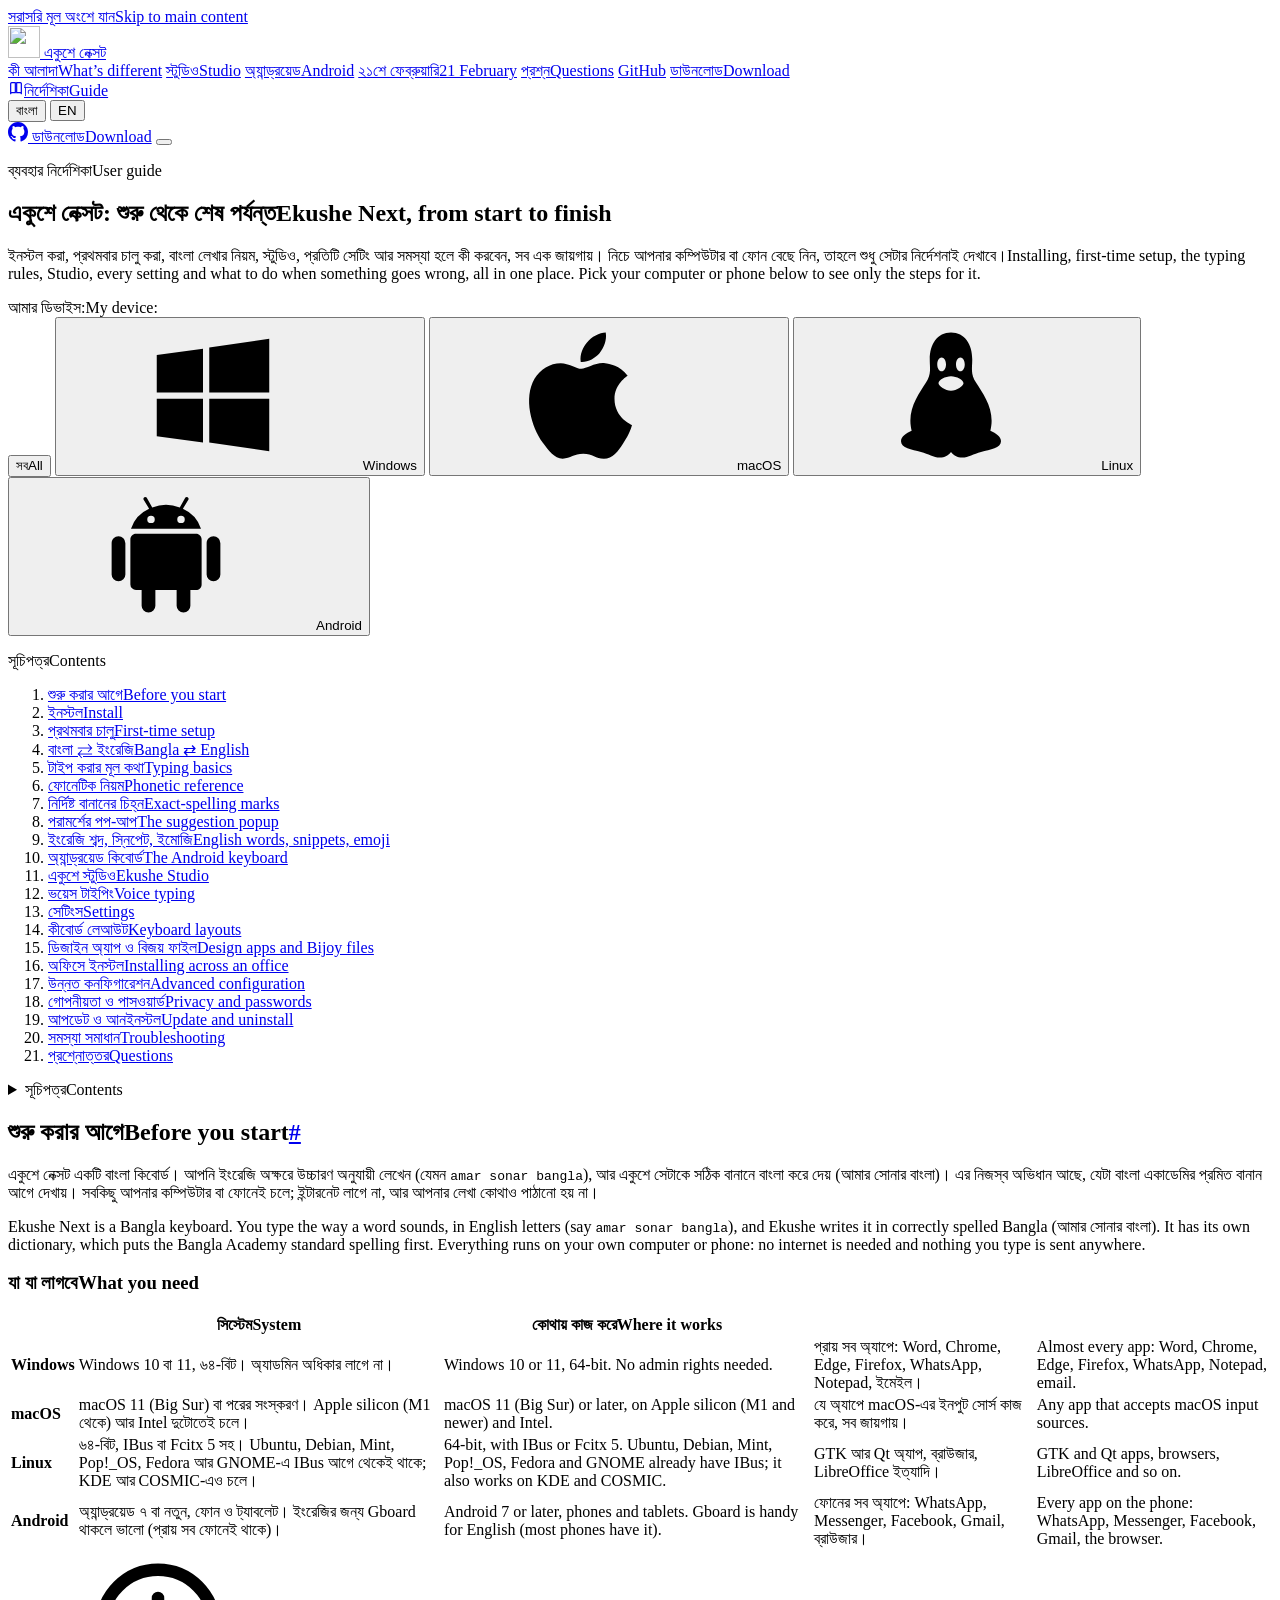
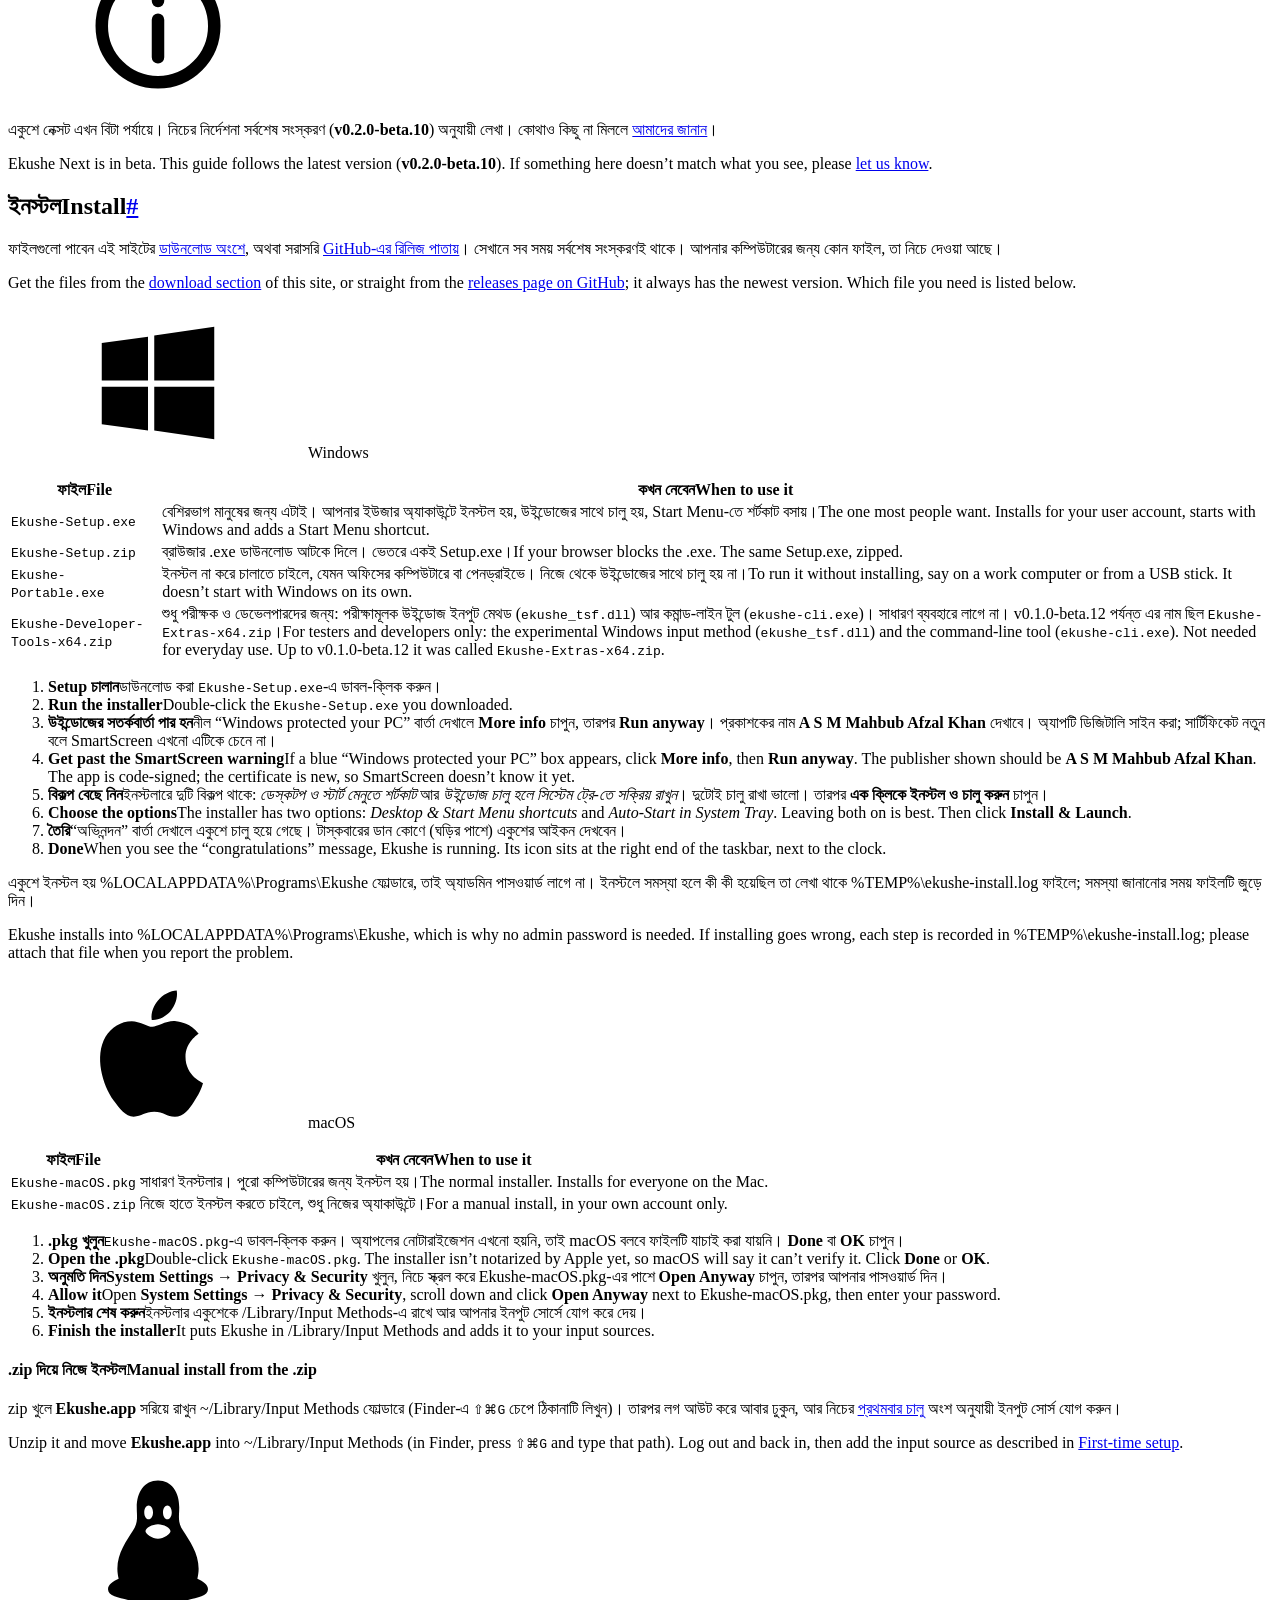
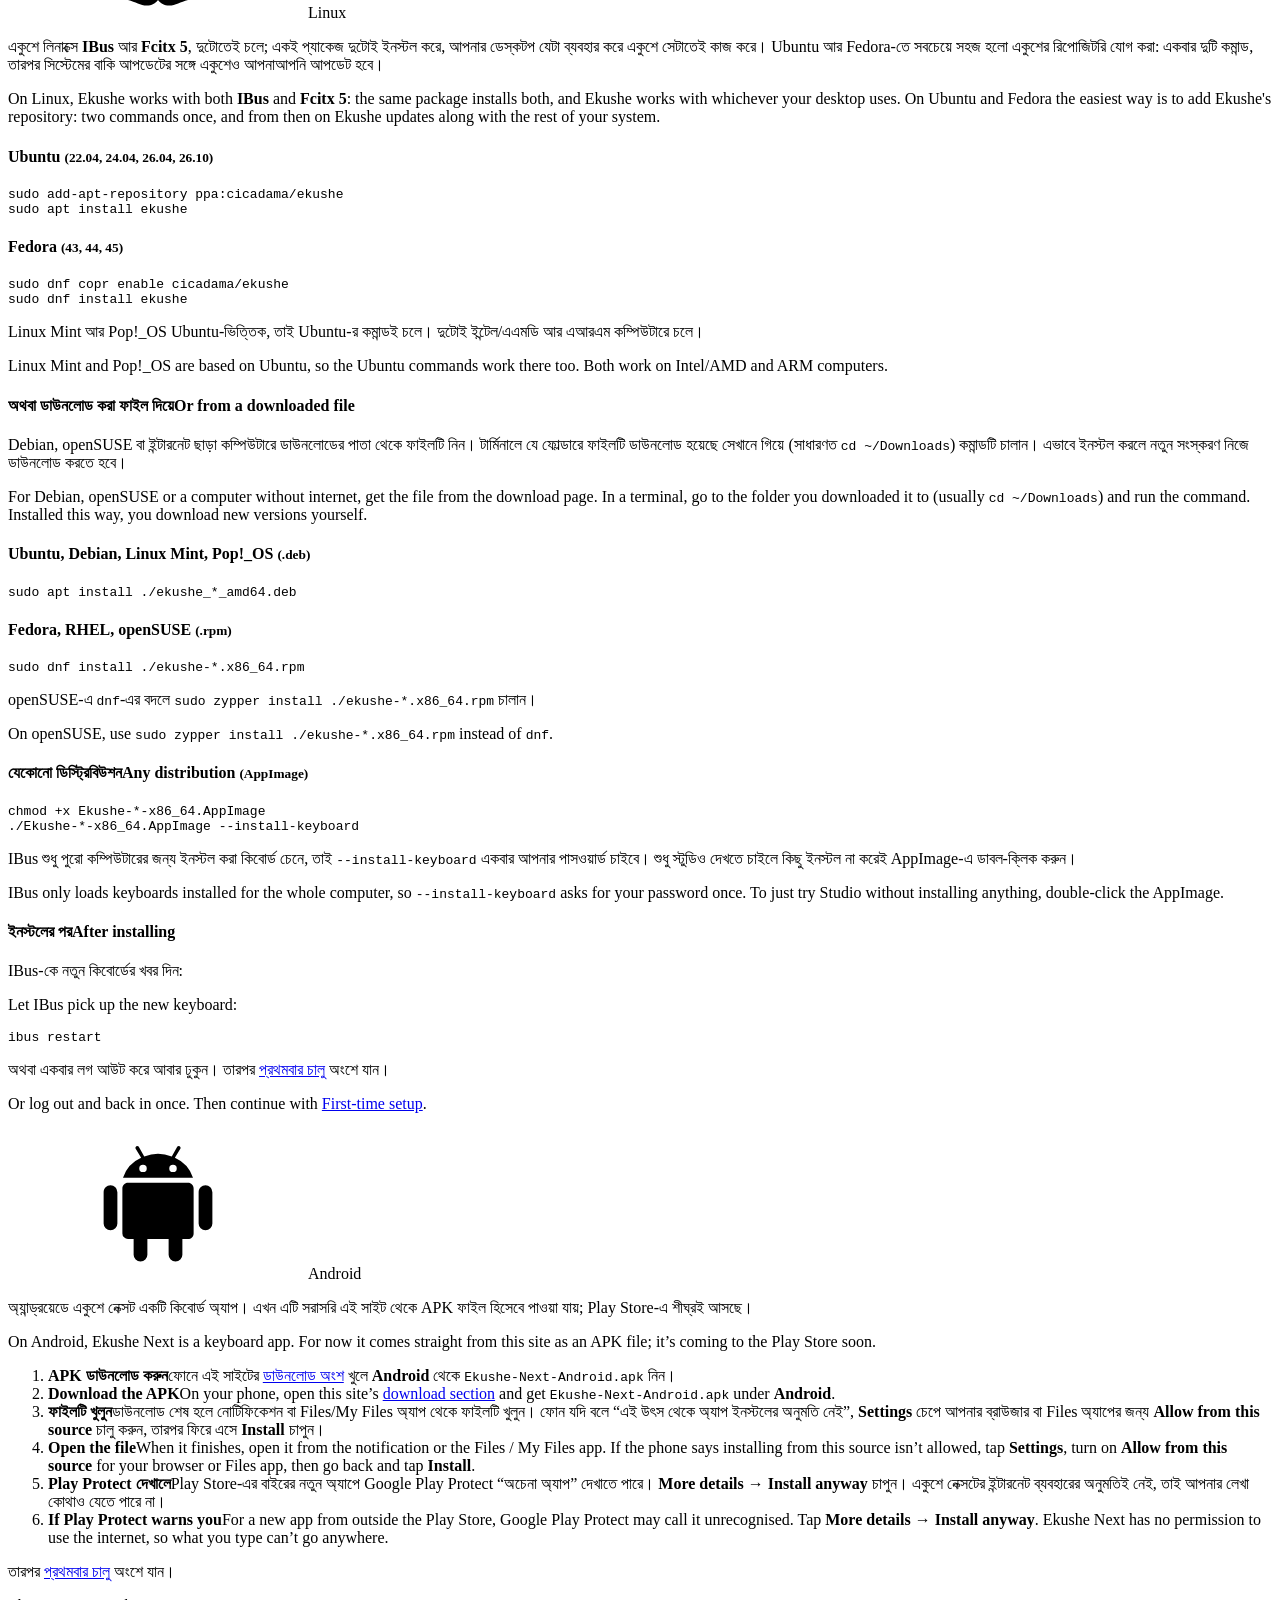
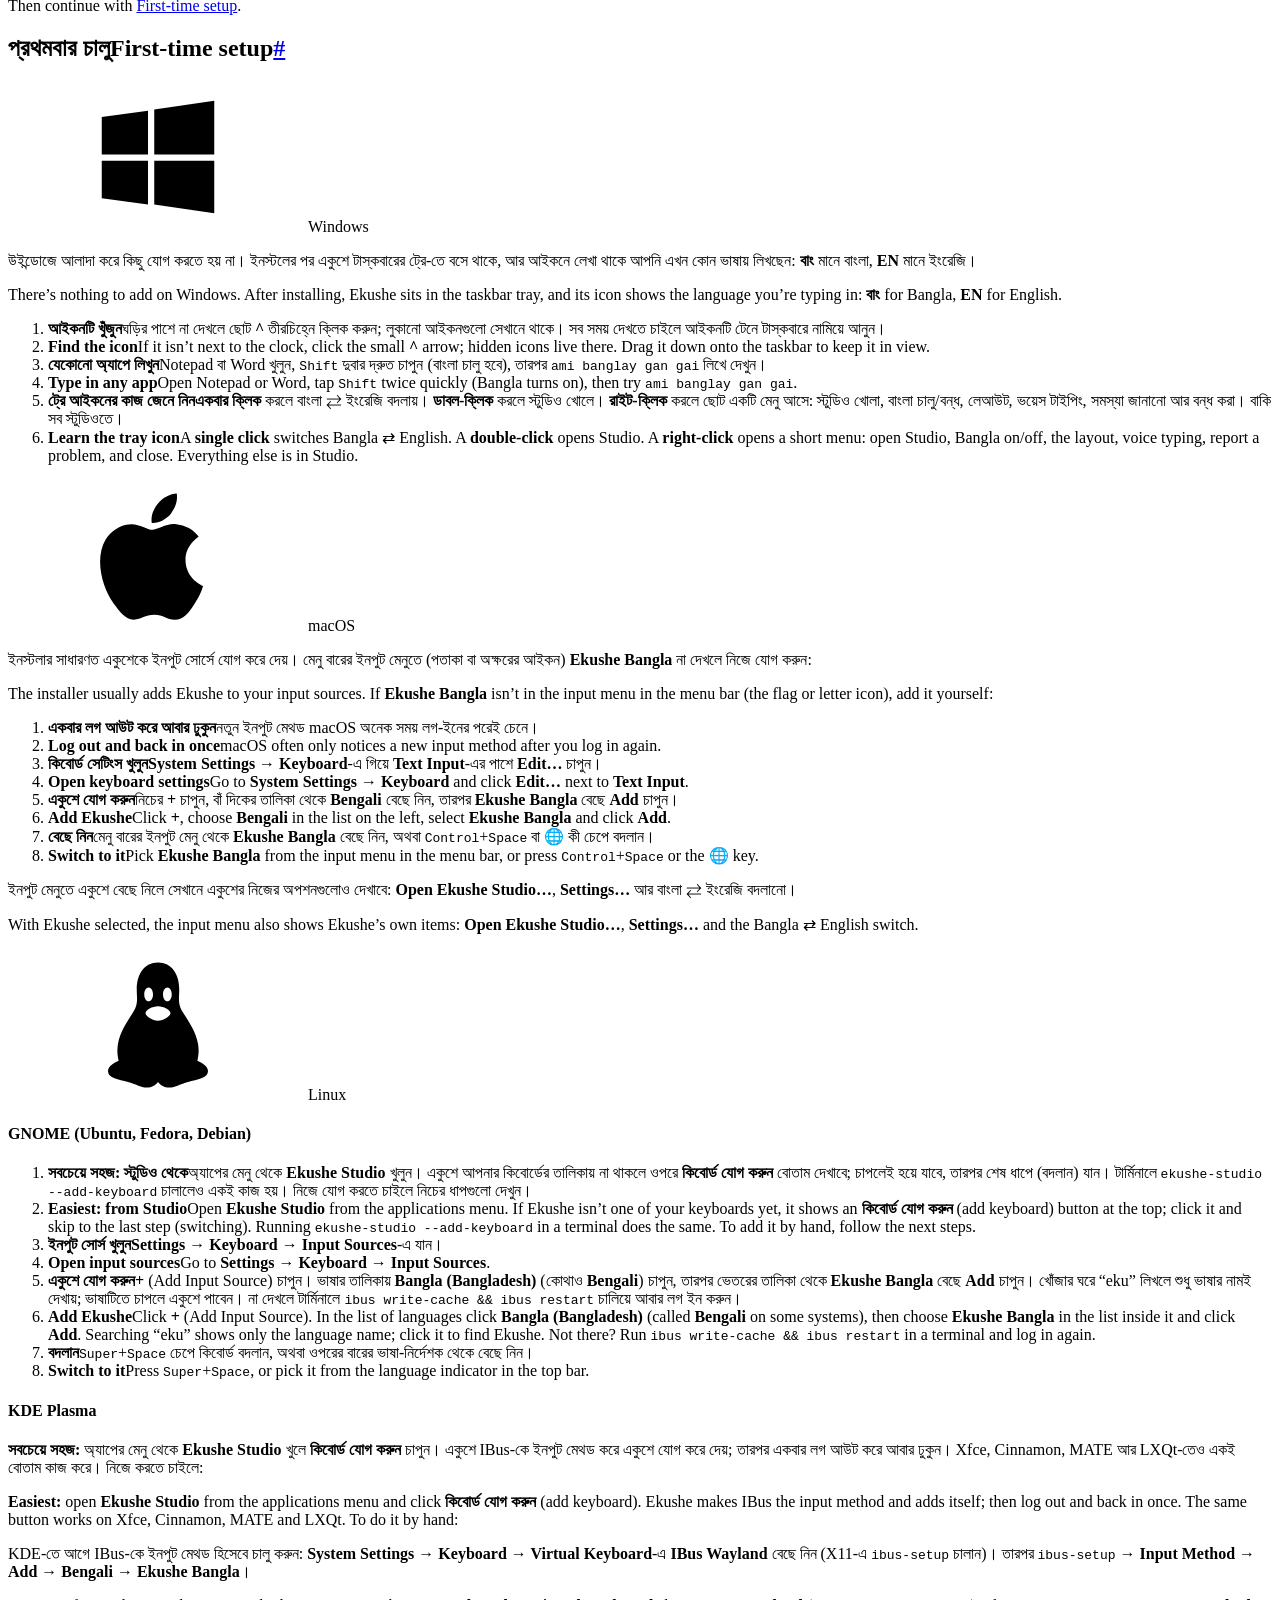
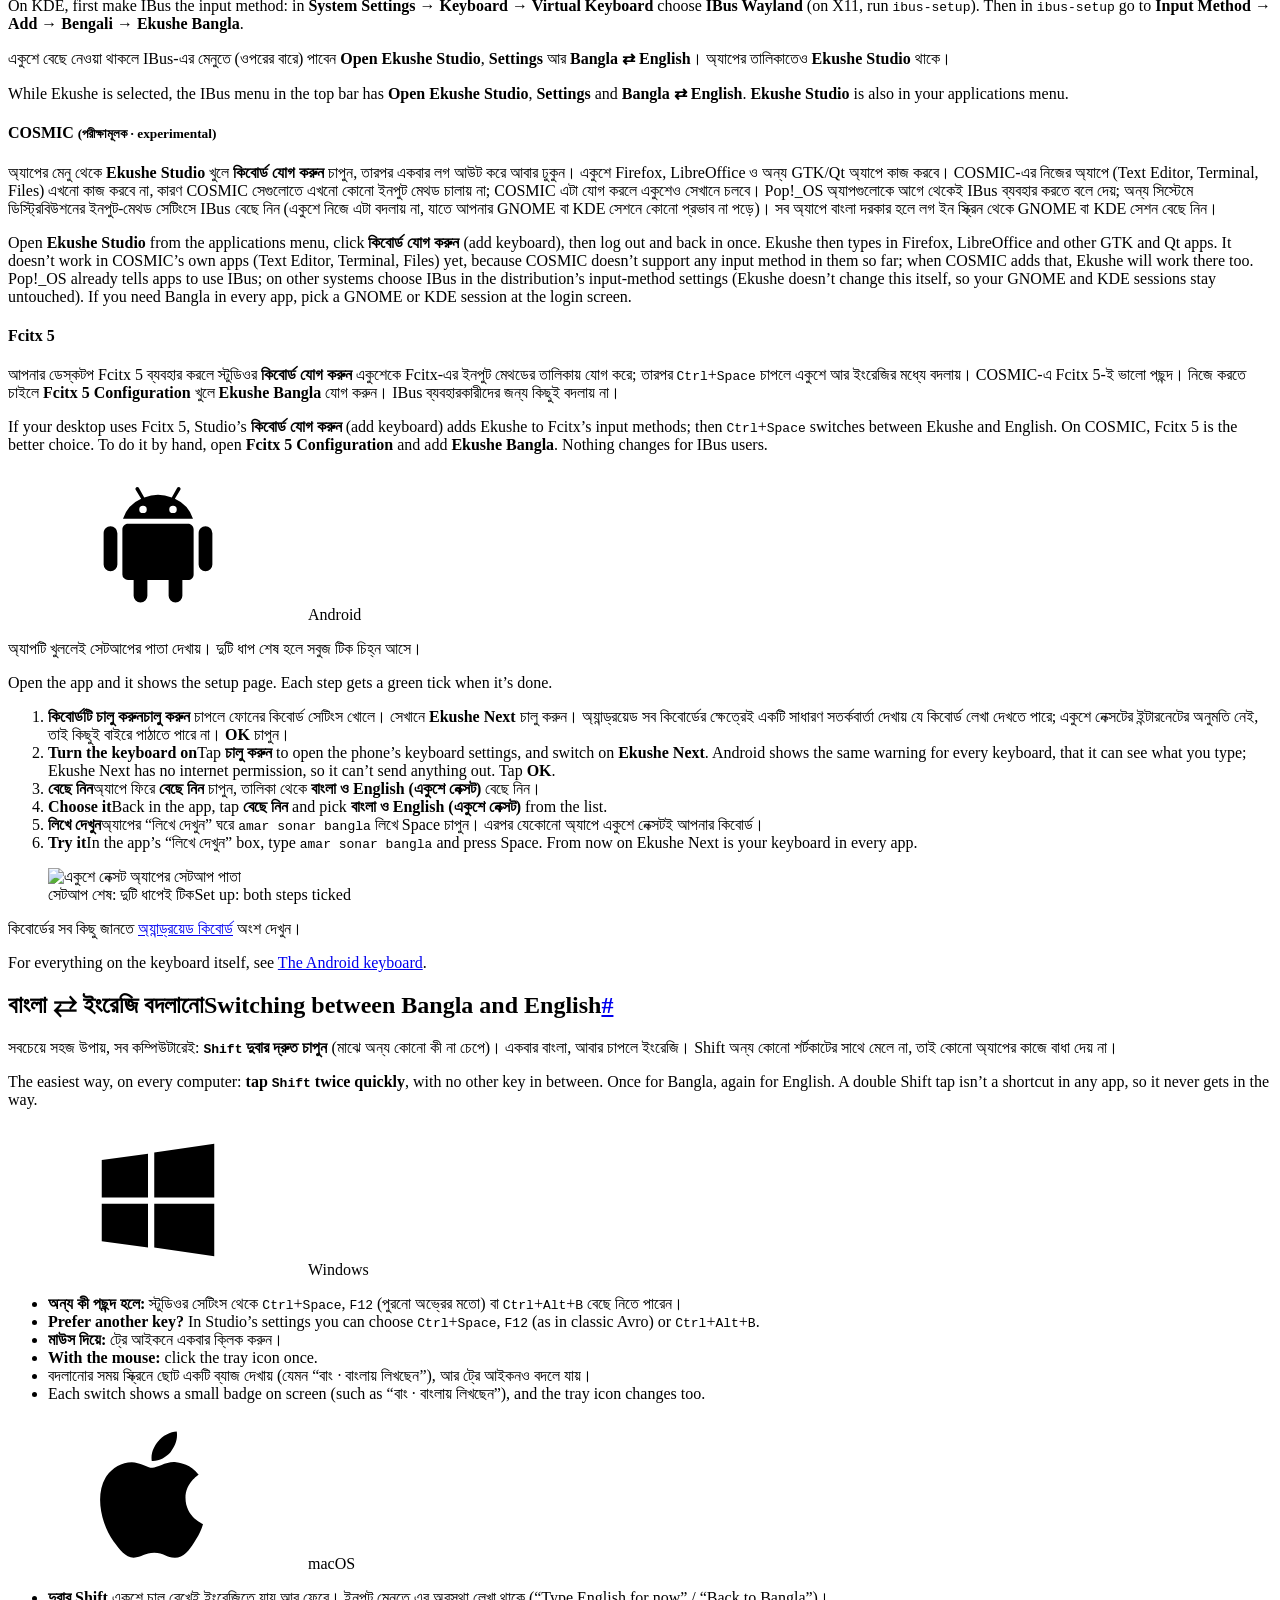
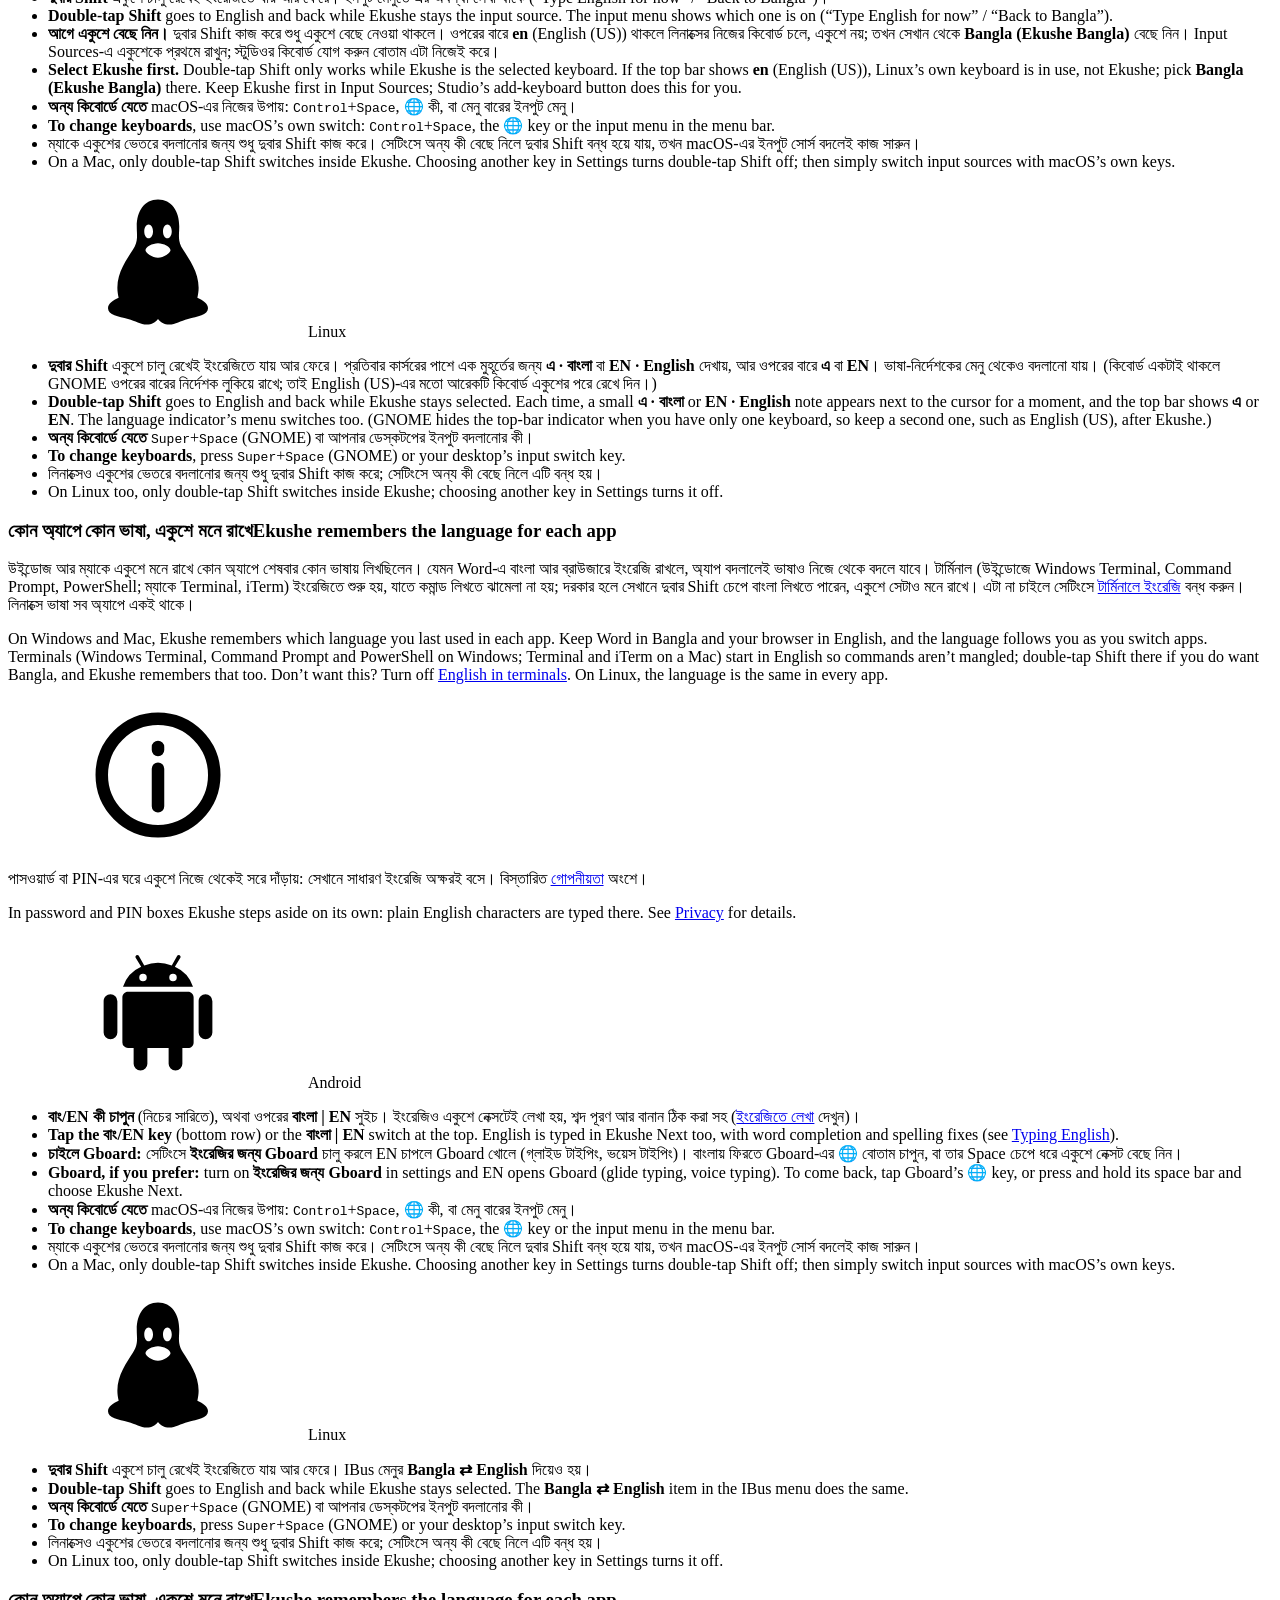
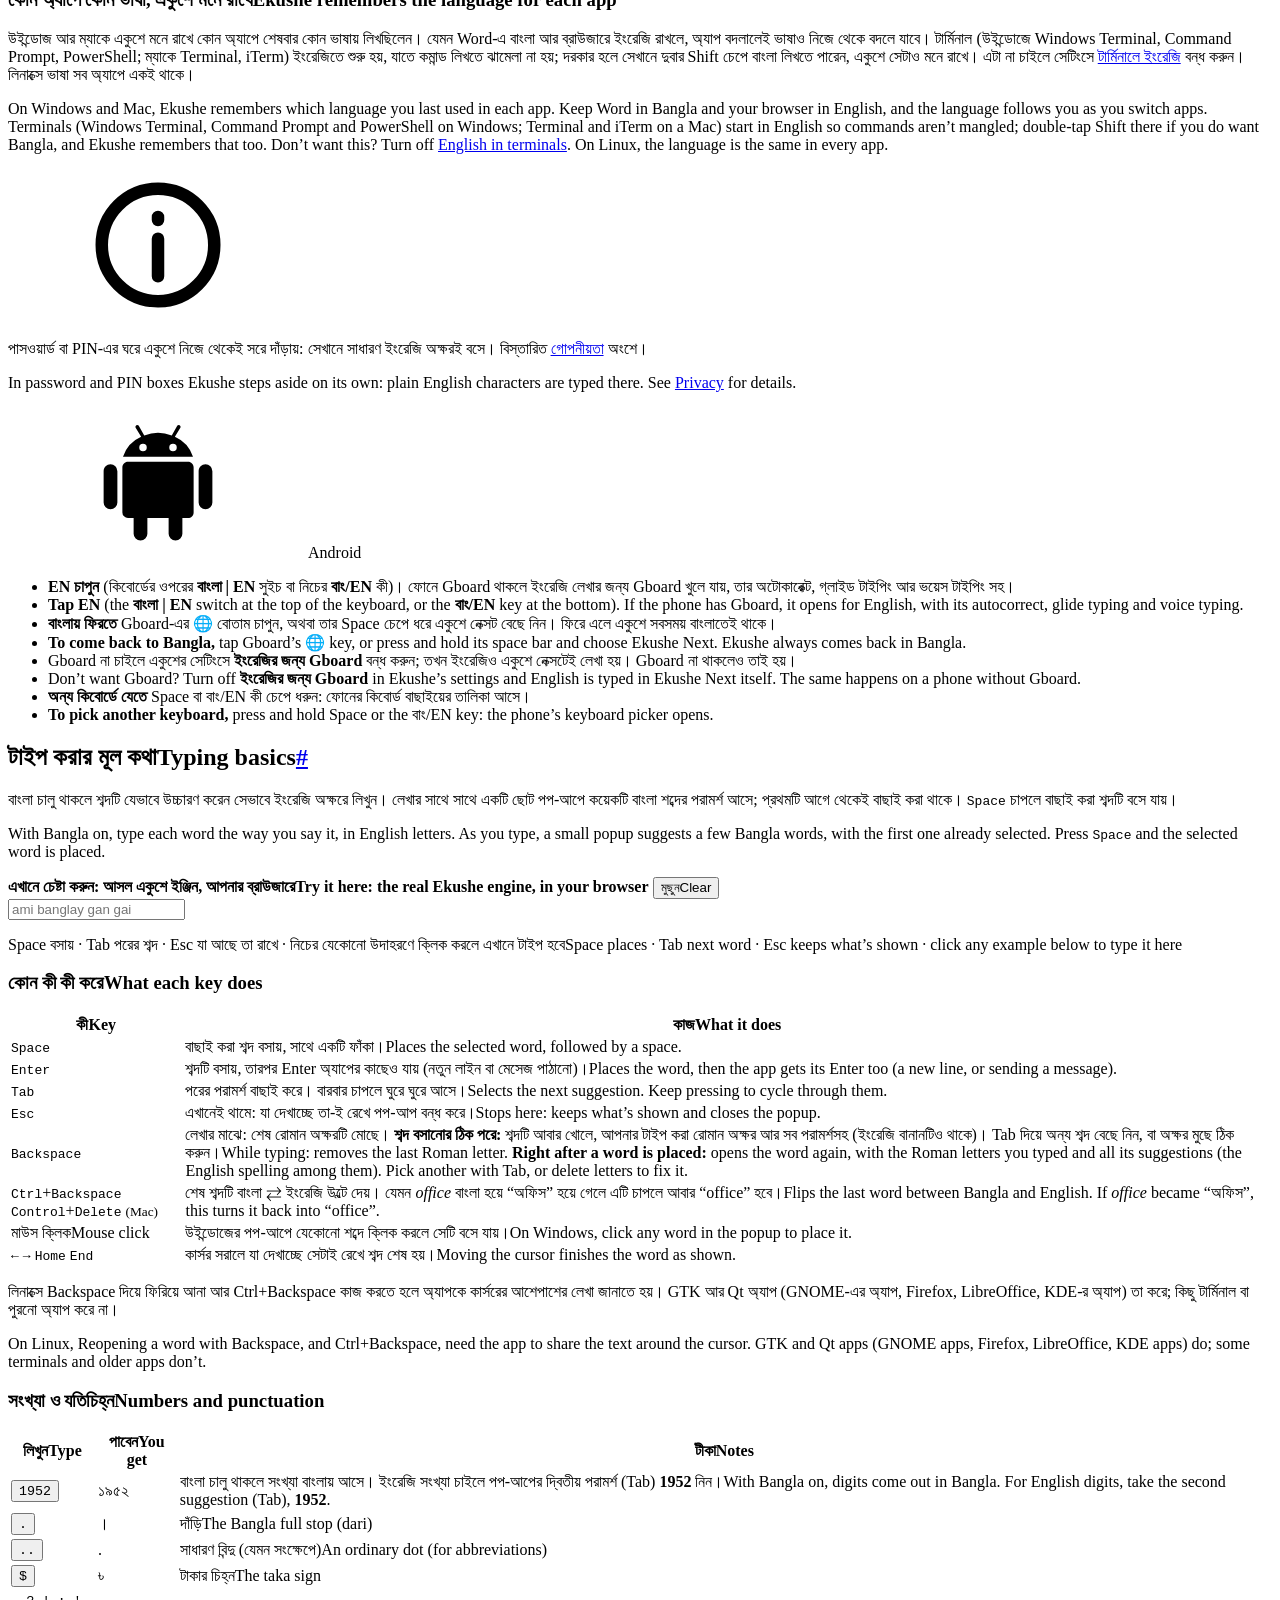
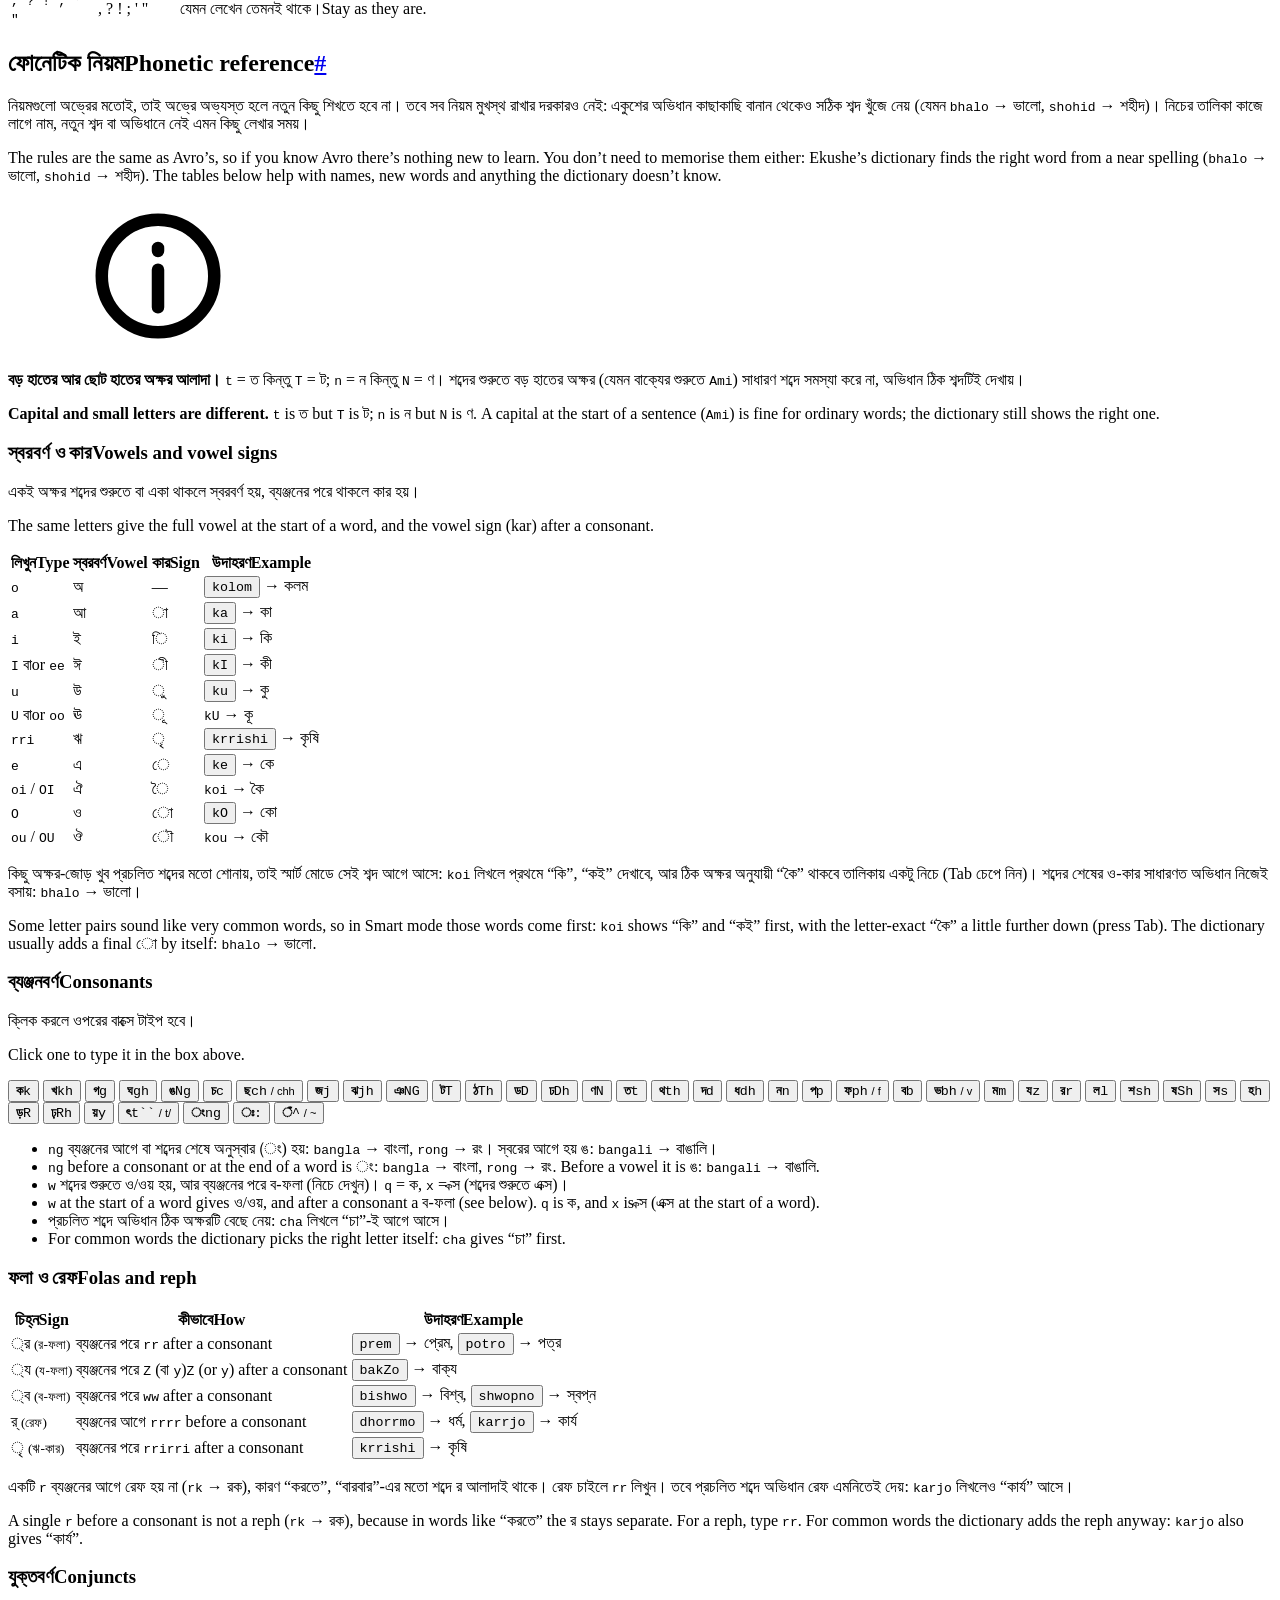
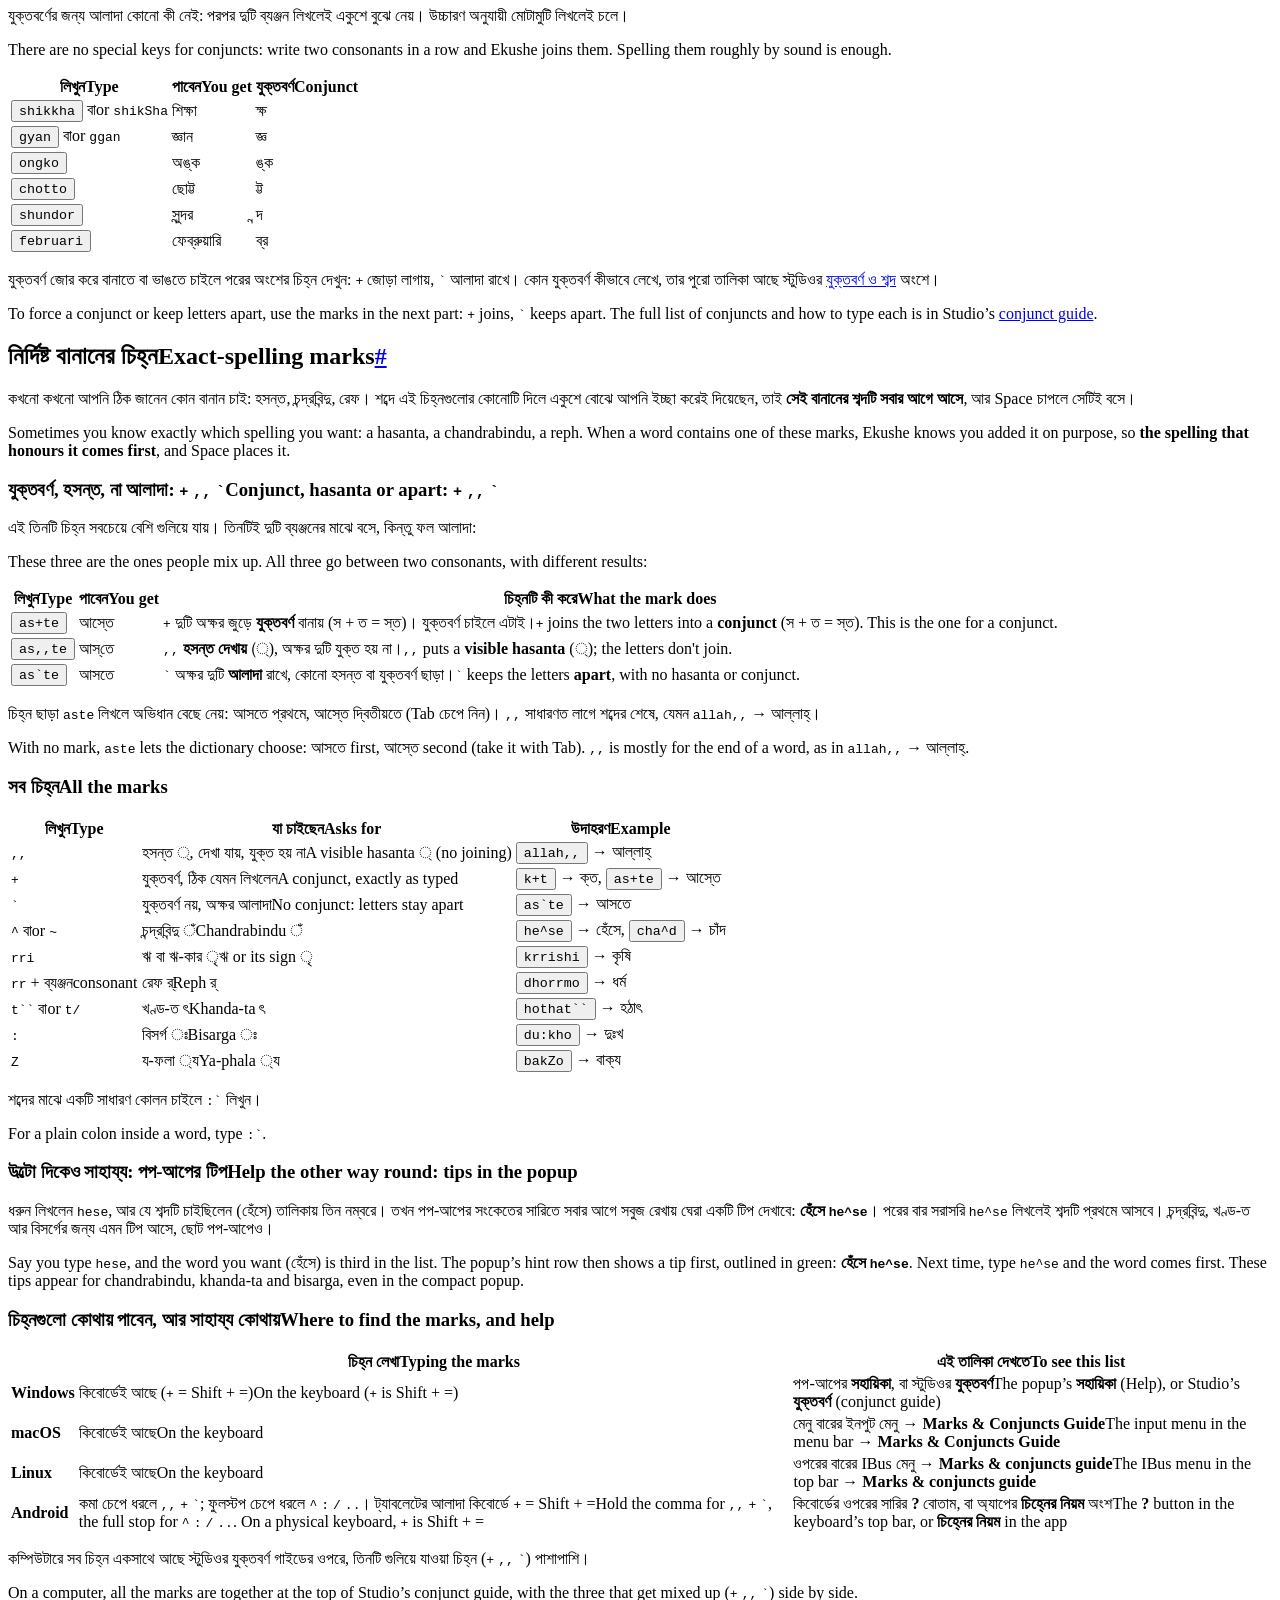
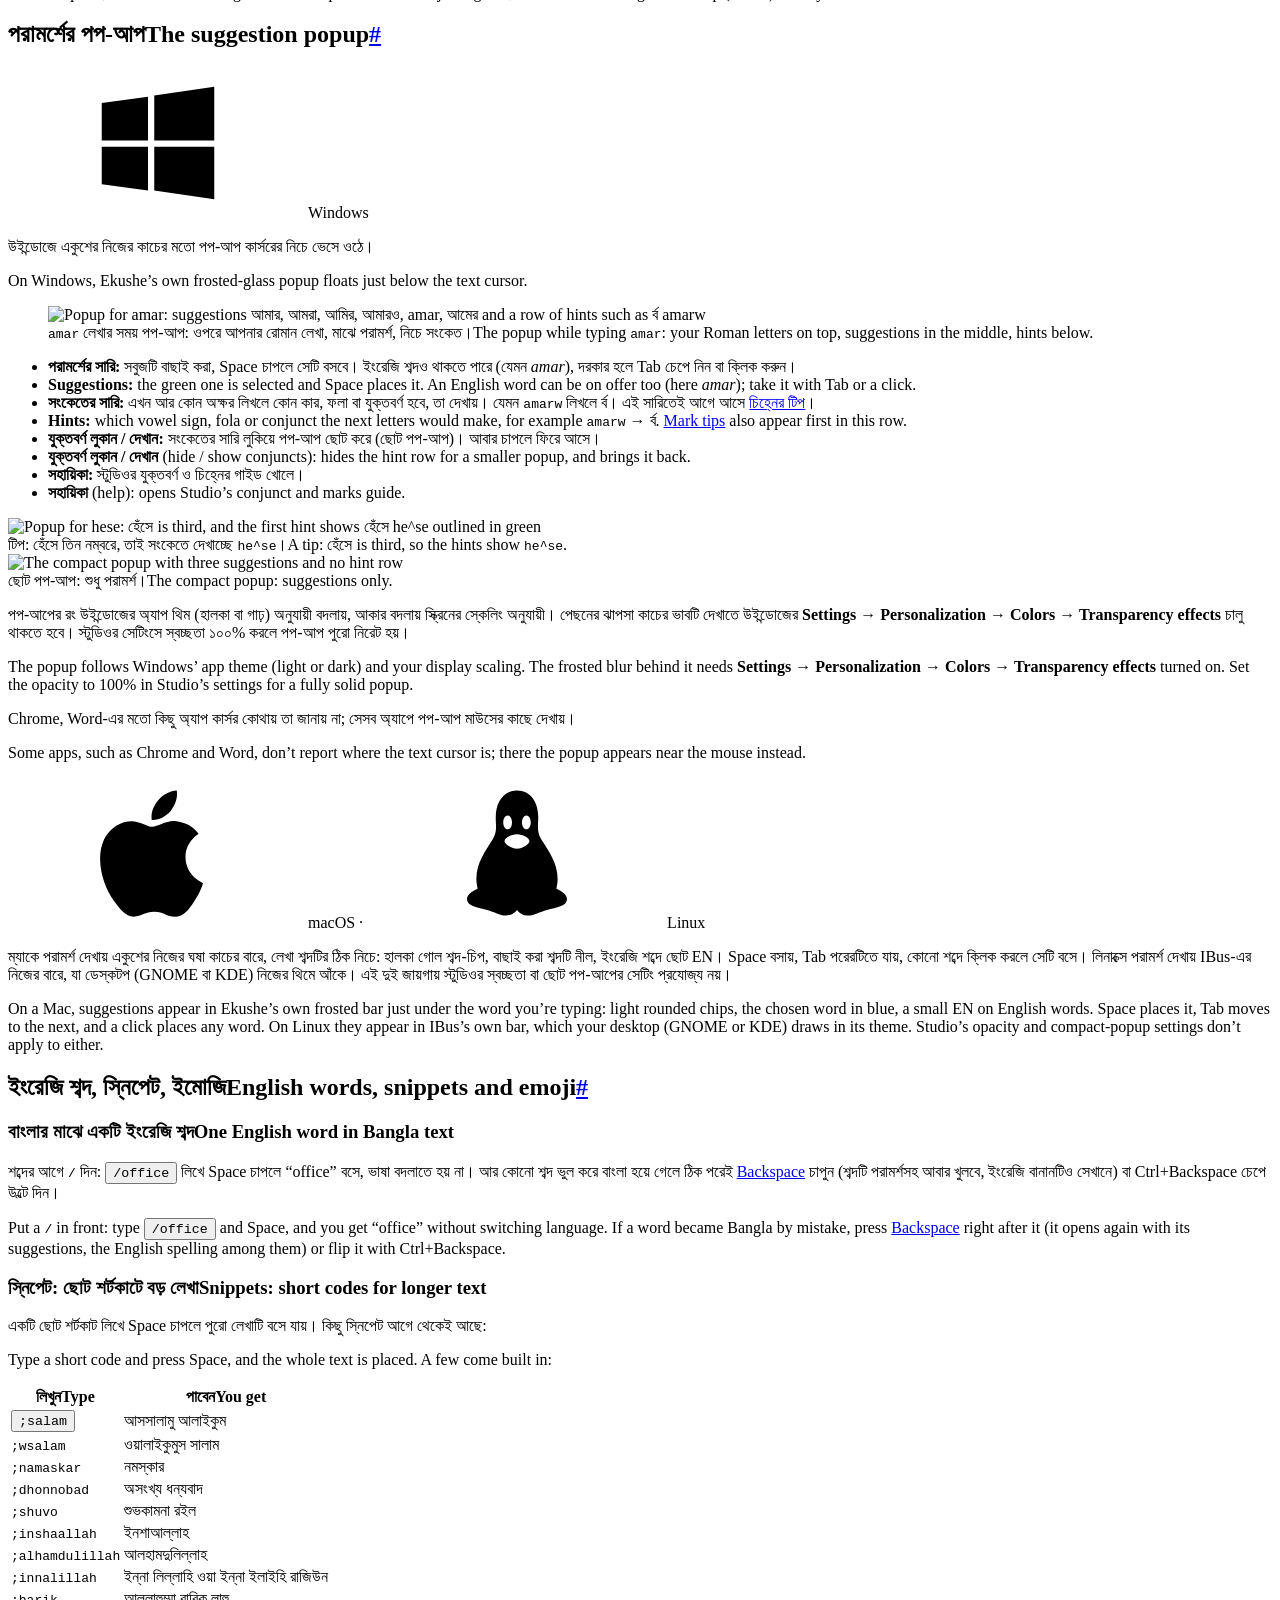
==== commit 5e2cc81c: "Guide: voice typing, lending your voice, making your own layout, the short tray menu, layout files o" ====
--- a/site/guide/index.html
+++ b/site/guide/index.html
@@ -88,6 +88,7 @@
       <li><a href="#shortcuts"><span lang="bn">ইংরেজি শব্দ, স্নিপেট, ইমোজি</span><span lang="en">English words, snippets, emoji</span></a></li>
       <li><a href="#android"><span lang="bn">অ্যান্ড্রয়েড কিবোর্ড</span><span lang="en">The Android keyboard</span></a></li>
       <li data-os="win mac linux"><a href="#studio"><span lang="bn">একুশে স্টুডিও</span><span lang="en">Ekushe Studio</span></a></li>
+      <li data-os="win"><a href="#voice"><span lang="bn">ভয়েস টাইপিং</span><span lang="en">Voice typing</span></a></li>
       <li data-os="win mac linux"><a href="#settings"><span lang="bn">সেটিংস</span><span lang="en">Settings</span></a></li>
       <li data-os="win mac linux"><a href="#layouts"><span lang="bn">কীবোর্ড লেআউট</span><span lang="en">Keyboard layouts</span></a></li>
       <li data-os="win mac"><a href="#design"><span lang="bn">ডিজাইন অ্যাপ ও বিজয় ফাইল</span><span lang="en">Design apps and Bijoy files</span></a></li>
@@ -263,8 +264,8 @@
       <li lang="en"><b>Find the icon</b>If it isn’t next to the clock, click the small <b>^</b> arrow; hidden icons live there. Drag it down onto the taskbar to keep it in view.</li>
       <li lang="bn"><b>যেকোনো অ্যাপে লিখুন</b>Notepad বা Word খুলুন, <kbd>Shift</kbd> দুবার দ্রুত চাপুন (বাংলা চালু হবে), তারপর <code>ami banglay gan gai</code> লিখে দেখুন।</li>
       <li lang="en"><b>Type in any app</b>Open Notepad or Word, tap <kbd>Shift</kbd> twice quickly (Bangla turns on), then try <code>ami banglay gan gai</code>.</li>
-      <li lang="bn"><b>ট্রে আইকনের কাজ জেনে নিন</b><b>একবার ক্লিক</b> করলে বাংলা ⇄ ইংরেজি বদলায়। <b>ডাবল-ক্লিক</b> করলে স্টুডিও খোলে। <b>রাইট-ক্লিক</b> করলে মেনু আসে: স্টুডিওর প্রতিটি অংশ, লেআউট, টাইপিং মোড, বদলানোর কী আর বন্ধ করার অপশন।</li>
-      <li lang="en"><b>Learn the tray icon</b>A <b>single click</b> switches Bangla ⇄ English. A <b>double-click</b> opens Studio. A <b>right-click</b> opens the menu: every part of Studio, the layout, the typing mode, the switch key, and Exit.</li>
+      <li lang="bn"><b>ট্রে আইকনের কাজ জেনে নিন</b><b>একবার ক্লিক</b> করলে বাংলা ⇄ ইংরেজি বদলায়। <b>ডাবল-ক্লিক</b> করলে স্টুডিও খোলে। <b>রাইট-ক্লিক</b> করলে ছোট একটি মেনু আসে: স্টুডিও খোলা, বাংলা চালু/বন্ধ, লেআউট, ভয়েস টাইপিং, সমস্যা জানানো আর বন্ধ করা। বাকি সব স্টুডিওতে।</li>
+      <li lang="en"><b>Learn the tray icon</b>A <b>single click</b> switches Bangla ⇄ English. A <b>double-click</b> opens Studio. A <b>right-click</b> opens a short menu: open Studio, Bangla on/off, the layout, voice typing, report a problem, and close. Everything else is in Studio.</li>
     </ol>
   </div>
 
@@ -342,8 +343,8 @@
   <div class="os-block" data-os="win">
     <p class="os-tag"><svg aria-hidden="true"><use href="#i-windows"/></svg>Windows</p>
     <ul>
-      <li lang="bn"><b>অন্য কী পছন্দ হলে:</b> স্টুডিওর সেটিংস বা ট্রে মেনু থেকে <kbd>Ctrl</kbd>+<kbd>Space</kbd>, <kbd>F12</kbd> (পুরনো অভ্রের মতো) বা <kbd>Ctrl</kbd>+<kbd>Alt</kbd>+<kbd>B</kbd> বেছে নিতে পারেন।</li>
-      <li lang="en"><b>Prefer another key?</b> In Studio’s settings or the tray menu you can choose <kbd>Ctrl</kbd>+<kbd>Space</kbd>, <kbd>F12</kbd> (as in classic Avro) or <kbd>Ctrl</kbd>+<kbd>Alt</kbd>+<kbd>B</kbd>.</li>
+      <li lang="bn"><b>অন্য কী পছন্দ হলে:</b> স্টুডিওর সেটিংস থেকে <kbd>Ctrl</kbd>+<kbd>Space</kbd>, <kbd>F12</kbd> (পুরনো অভ্রের মতো) বা <kbd>Ctrl</kbd>+<kbd>Alt</kbd>+<kbd>B</kbd> বেছে নিতে পারেন।</li>
+      <li lang="en"><b>Prefer another key?</b> In Studio’s settings you can choose <kbd>Ctrl</kbd>+<kbd>Space</kbd>, <kbd>F12</kbd> (as in classic Avro) or <kbd>Ctrl</kbd>+<kbd>Alt</kbd>+<kbd>B</kbd>.</li>
       <li lang="bn"><b>মাউস দিয়ে:</b> ট্রে আইকনে একবার ক্লিক করুন।</li>
       <li lang="en"><b>With the mouse:</b> click the tray icon once.</li>
       <li lang="bn">বদলানোর সময় স্ক্রিনে ছোট একটি ব্যাজ দেখায় (যেমন “বাং · বাংলায় লিখছেন”), আর ট্রে আইকনও বদলে যায়।</li>
@@ -663,7 +664,7 @@
     <table>
       <thead><tr><th></th><th><span lang="bn">চিহ্ন লেখা</span><span lang="en">Typing the marks</span></th><th><span lang="bn">এই তালিকা দেখতে</span><span lang="en">To see this list</span></th></tr></thead>
       <tbody>
-        <tr data-os="win"><td><b>Windows</b></td><td><span lang="bn">কিবোর্ডেই আছে (<code>+</code> = Shift + =)</span><span lang="en">On the keyboard (<code>+</code> is Shift + =)</span></td><td><span lang="bn">পপ-আপের <b>সহায়িকা</b>, বা ট্রে মেনুর <b>যুক্তবর্ণ ও চিহ্নের সহায়িকা</b></span><span lang="en">The popup’s <b>সহায়িকা</b> (Help), or <b>যুক্তবর্ণ ও চিহ্নের সহায়িকা</b> in the tray menu</span></td></tr>
+        <tr data-os="win"><td><b>Windows</b></td><td><span lang="bn">কিবোর্ডেই আছে (<code>+</code> = Shift + =)</span><span lang="en">On the keyboard (<code>+</code> is Shift + =)</span></td><td><span lang="bn">পপ-আপের <b>সহায়িকা</b>, বা স্টুডিওর <b>যুক্তবর্ণ</b></span><span lang="en">The popup’s <b>সহায়িকা</b> (Help), or Studio’s <b>যুক্তবর্ণ</b> (conjunct guide)</span></td></tr>
         <tr data-os="mac"><td><b>macOS</b></td><td><span lang="bn">কিবোর্ডেই আছে</span><span lang="en">On the keyboard</span></td><td><span lang="bn">মেনু বারের ইনপুট মেনু → <b>Marks &amp; Conjuncts Guide</b></span><span lang="en">The input menu in the menu bar → <b>Marks &amp; Conjuncts Guide</b></span></td></tr>
         <tr data-os="linux"><td><b>Linux</b></td><td><span lang="bn">কিবোর্ডেই আছে</span><span lang="en">On the keyboard</span></td><td><span lang="bn">ওপরের বারের IBus মেনু → <b>Marks &amp; conjuncts guide</b></span><span lang="en">The IBus menu in the top bar → <b>Marks &amp; conjuncts guide</b></span></td></tr>
         <tr data-os="android"><td><b>Android</b></td><td><span lang="bn">কমা চেপে ধরলে <code>,,</code> <code>+</code> <code>`</code>; ফুলস্টপ চেপে ধরলে <code>^</code> <code>:</code> <code>/</code> <code>..</code>। ট্যাবলেটের আলাদা কিবোর্ডে <code>+</code> = Shift + =</span><span lang="en">Hold the comma for <code>,,</code> <code>+</code> <code>`</code>, the full stop for <code>^</code> <code>:</code> <code>/</code> <code>..</code>. On a physical keyboard, <code>+</code> is Shift + =</span></td><td><span lang="bn">কিবোর্ডের ওপরের সারির <b>?</b> বোতাম, বা অ্যাপের <b>চিহ্নের নিয়ম</b> অংশ</span><span lang="en">The <b>?</b> button in the keyboard’s top bar, or <b>চিহ্নের নিয়ম</b> in the app</span></td></tr>
@@ -932,7 +933,7 @@
   <div class="tbl">
     <table>
       <tbody>
-        <tr data-os="win"><td><b>Windows</b></td><td><span lang="bn">ট্রে আইকনে ডাবল-ক্লিক, অথবা রাইট-ক্লিক করে <b>✨ একুশে নেক্সট স্টুডিও খুলুন</b>। মেনু থেকে সরাসরি যেকোনো অংশও খোলা যায় (লেখার প্যাড, এক্স-রে, যুক্তবর্ণ, বানান, রূপান্তর, সেটিংস)।</span><span lang="en">Double-click the tray icon, or right-click it and choose <b>✨ Open Ekushe Next Studio</b>. The menu also opens each part directly (writing pad, X-ray, conjuncts, spelling, converter, settings).</span></td></tr>
+        <tr data-os="win"><td><b>Windows</b></td><td><span lang="bn">ট্রে আইকনে ডাবল-ক্লিক, অথবা রাইট-ক্লিক করে <b>একুশে স্টুডিও খুলুন</b>। স্টুডিওর বাঁ পাশে সব অংশ (লেখার প্যাড, এক্স-রে, যুক্তবর্ণ, বানান, রূপান্তর, ছবি থেকে লেখা, সেটিংস)।</span><span lang="en">Double-click the tray icon, or right-click it and choose <b>একুশে স্টুডিও খুলুন</b> (open Studio). Every part is on Studio’s left side (writing pad, X-ray, conjuncts, spelling, converter, picture to text, settings).</span></td></tr>
         <tr data-os="mac"><td><b>macOS</b></td><td><span lang="bn">একুশে বেছে নেওয়া অবস্থায় মেনু বারের ইনপুট মেনু → <b>Open Ekushe Studio…</b> (অথবা <b>Settings…</b>)। স্টুডিও নিজের উইন্ডোতে খোলে, যেকোনো ডেস্কটপে (GNOME, KDE Plasma, COSMIC, Xfce ইত্যাদি)। আবার খুললে একই উইন্ডো সামনে আসে।</span><span lang="en">With Ekushe selected, open the input menu in the menu bar → <b>Open Ekushe Studio…</b> (or <b>Settings…</b>). Studio opens in its own window on any desktop (GNOME, KDE Plasma, COSMIC, Xfce and others); opening it again brings the same window forward.</span></td></tr>
         <tr data-os="linux"><td><b>Linux</b></td><td><span lang="bn">অ্যাপের তালিকা থেকে <b>Ekushe Studio</b>, অথবা একুশে বেছে নেওয়া অবস্থায় IBus মেনু → <b>Open Ekushe Studio</b> / <b>Settings</b>। স্টুডিও ব্রাউজারে খোলে।</span><span lang="en"><b>Ekushe Studio</b> in your applications menu, or with Ekushe selected, the IBus menu → <b>Open Ekushe Studio</b> / <b>Settings</b>. Studio opens in your browser.</span></td></tr>
       </tbody>
@@ -1005,6 +1006,26 @@
   <p lang="en">After correcting the text, two buttons help make Ekushe’s reading better: <b>শেখার জন্য রাখুন</b> (keep for learning) keeps the page and your corrected text on your computer only. <b>একুশেকে পাঠান</b> (send to Ekushe) sends that page’s picture and your corrected text to us, so Ekushe learns to read real pages better; it shows what will go first and sends only if you agree. Your name and other files are never sent. Please don’t send private pages such as ID cards, letters or bank papers.</p>
 </section>
 
+<!-- ═════════════ Voice typing ═════════════ -->
+<section class="g-sec" id="voice" data-os="win">
+  <h2><span lang="bn">ভয়েস টাইপিং (পরীক্ষামূলক)</span><span lang="en">Voice typing (experimental)</span><a class="anchor" href="#voice" aria-label="link">#</a></h2>
+  <p lang="bn">উইন্ডোজে যেকোনো অ্যাপে বাংলায় বলুন, একুশে লিখে দেবে। এটি এখনো পরীক্ষামূলক: কিছু শব্দ ভুল আসবে, বিশেষ করে কিছু কণ্ঠ আর মাইকে, তাই লেখা একবার দেখে নিন।</p>
+  <p lang="en">On Windows, speak Bangla in any app and Ekushe types it. It is still experimental: some words will come out wrong, especially with some voices and microphones, so read the text over.</p>
+  <ol class="steps">
+    <li lang="bn"><b>মডেল নামান</b>স্টুডিও → <b>সেটিংস → ভয়েস টাইপিং</b>। <b>লাইভ মডেল</b>-এর পাশে <b>নামান</b> চাপুন (প্রায় ৭০ MB, একবারই)। এটি যেকোনো কম্পিউটারে চলে, বলার সঙ্গে সঙ্গে লেখা হয়। শক্তিশালী গ্রাফিক্স কার্ড থাকলে <b>নির্ভুল মডেল</b>ও (প্রায় ৫৪০ MB) নিতে পারেন।</li>
+    <li lang="en"><b>Download a model</b>Studio → <b>Settings → ভয়েস টাইপিং</b>. Press <b>নামান</b> (download) next to the <b>live model</b> (about 70 MB, once). It runs on any computer and types while you speak. With a strong graphics card you can also take the <b>accurate model</b> (about 540 MB).</li>
+    <li lang="bn"><b>বলুন</b>যেকোনো অ্যাপে <kbd>Ctrl</kbd>+<kbd>Alt</kbd>+<kbd>Space</kbd> চাপুন; টুং শব্দ আর “🔴 শুনছি” দেখলে বলুন। শেষ হলে আবার <kbd>Ctrl</kbd>+<kbd>Alt</kbd>+<kbd>Space</kbd> (<kbd>Esc</kbd> চাপলে বাতিল)। লম্বা লেখাও একটানা বলা যায়।</li>
+    <li lang="en"><b>Speak</b>In any app press <kbd>Ctrl</kbd>+<kbd>Alt</kbd>+<kbd>Space</kbd>; after the chime and “🔴 শুনছি”, speak. Press <kbd>Ctrl</kbd>+<kbd>Alt</kbd>+<kbd>Space</kbd> again when done (<kbd>Esc</kbd> cancels). You can dictate long pieces in one go.</li>
+    <li lang="bn"><b>চিহ্ন বলুন</b>“দাঁড়ি” → ।, “কমা” → ,, “প্রশ্নবোধক চিহ্ন” → ?, “নতুন লাইন” আর “নতুন অনুচ্ছেদ” নতুন লাইন বসায়। “দুই হাজার পাঁচশো টাকা” → ২৫০০ টাকা।</li>
+    <li lang="en"><b>Say the marks</b>“দাঁড়ি” → ।, “কমা” → ,, “প্রশ্নবোধক চিহ্ন” → ?, and “নতুন লাইন” / “নতুন অনুচ্ছেদ” start a new line. “দুই হাজার পাঁচশো টাকা” becomes ২৫০০ টাকা.</li>
+  </ol>
+  <p lang="bn">কোনো শব্দ বারবার ভুল এলে স্টুডিওর ভয়েস টাইপিং অংশে <b>শেষ কয়েকটি বলা লেখা</b>-য় ঠিক করে <b>শিখুন</b> চাপুন; একুশে পরের বার ঠিক লিখবে (শুধু আপনার কম্পিউটারে)। আপনার কণ্ঠ বা লেখা কোথাও যায় না; ইন্টারনেট লাগে শুধু মডেল নামানোর সময়। লাইভ মডেলটি Sayed Shaun-এর বাংলা Zipformer (CC BY-SA 4.0), নির্ভুল মডেলটি Bengali.AI-এর।</p>
+  <p lang="en">If a word keeps coming out wrong, correct it under <b>শেষ কয়েকটি বলা লেখা</b> (recent dictations) in Studio’s voice typing card and press <b>শিখুন</b> (learn); Ekushe writes it right next time (on your computer only). Your voice and text never leave your computer; the internet is used only to download the model. The live model is Sayed Shaun’s Bangla Zipformer (CC BY-SA 4.0); the accurate model is Bengali.AI’s.</p>
+  <h3 id="voice-donate"><span lang="bn">একুশেকে কণ্ঠ দিন</span><span lang="en">Lend Ekushe your voice</span></h3>
+  <p lang="bn">ইচ্ছা হলে স্টুডিওর <b>একুশেকে কণ্ঠ দিন</b> থেকে কয়েকটি বাক্য পড়ে রেকর্ড করে পাঠাতে পারেন; তাতে একুশের ভয়েস টাইপিং আরও নানা কণ্ঠ আর মাইক বুঝতে শিখবে। শুরুর আগে কী যাবে তা দেখায়, আর আপনি রাজি হয়ে (১৮ বছর বা তার বেশি বয়স হলে) <b>পাঠান</b> চাপলে তবেই যায়। রেকর্ডিং শুধু একুশের নিজের মডেল শেখাতে ব্যবহার হয়, কখনো প্রকাশ করা হয় না। নাম বা ইমেইল যায় না; আপনার কম্পিউটার একটি এলোমেলো কোড বানায়, সেই কোড দিয়ে যেকোনো সময় <b>আমার পাঠানো সব মুছুন</b> চাপলে সব মুছে যায়।</p>
+  <p lang="en">If you like, you can read a few sentences aloud in Studio’s <b>একুশেকে কণ্ঠ দিন</b> and send the recordings; this teaches Ekushe’s voice typing more voices and microphones. It shows first what will be sent, and sends only when you agree (if you are 18 or older) and press <b>পাঠান</b> (send). The recordings are used only to train Ekushe’s own models and are never published. No name or email is sent; your computer makes a random code, and <b>আমার পাঠানো সব মুছুন</b> (delete all I sent) removes everything at any time.</p>
+</section>
+
 <!-- ═════════════ Settings ═════════════ -->
 <section class="g-sec" id="settings" data-os="win mac linux">
   <h2><span lang="bn">সেটিংস</span><span lang="en">Settings</span><a class="anchor" href="#settings" aria-label="link">#</a></h2>
@@ -1037,8 +1058,8 @@
       </tbody>
     </table>
   </div>
-  <p lang="bn" data-os="win">উইন্ডোজে লেআউট, টাইপিং মোড আর বদলানোর কী ট্রে আইকনের রাইট-ক্লিক মেনু থেকেও বদলানো যায়।</p>
-  <p lang="en" data-os="win">On Windows, the layout, typing mode and switch key can also be changed from the tray icon’s right-click menu.</p>
+  <p lang="bn" data-os="win">উইন্ডোজে লেআউট ট্রে আইকনের রাইট-ক্লিক মেনু থেকেও বদলানো যায়।</p>
+  <p lang="en" data-os="win">On Windows, the layout can also be changed from the tray icon’s right-click menu.</p>
 
   <h3><span lang="bn">আচরণ</span><span lang="en">Behaviour</span></h3>
   <div class="tbl">
@@ -1071,8 +1092,8 @@
   <p lang="en">Click <b>ব্যাকআপ নিন</b> (back up) at the bottom of Settings to download your settings, snippets, added keyboard layouts and learned words as one file. On a new computer (Windows or Linux), click <b>ফিরিয়ে আনুন</b> (restore) and pick the file. Nothing is lost: settings come from the backup, and snippets and learned words are added to the ones already there.</p>
 
   <h3 id="wrong-word" data-os="win"><span lang="bn">একুশে ভুল শব্দ বসালে</span><span lang="en">When Ekushe put in the wrong word</span></h3>
-  <p lang="bn" data-os="win">ট্রে আইকনে রাইট-ক্লিক করে <b>ভুল শব্দ ঠিক করুন</b> বেছে নিন। সাম্প্রতিক শব্দগুলো দেখাবে; ভুলটির পাশে ঠিক শব্দটি বেছে নিন বা লিখে দিন, একুশে সঙ্গে সঙ্গে শিখে নেবে। এই তালিকা শুধু মেমোরিতে থাকে, পাসওয়ার্ডের ঘরের লেখা আসে না। ঠিক করা শব্দগুলো কপি করে <a href="/report/">সমস্যা জানানোর ফর্মে</a> দিলে সবার জন্য একুশে আরও ভালো হবে।</p>
-  <p lang="en" data-os="win">Right-click the tray icon and choose <b>ভুল শব্দ ঠিক করুন</b> (a word was wrong). Your recent words are listed; pick or type the right one next to the wrong word and Ekushe learns it at once. The list is kept in memory only, and nothing from password boxes appears in it. Copy your corrections into the <a href="/report/">report form</a> to help make Ekushe better for everyone.</p>
+  <p lang="bn" data-os="win">স্টুডিওর বাঁ পাশে <b>ভুল শব্দ</b> খুলুন। সাম্প্রতিক শব্দগুলো দেখাবে; ভুলটির পাশে ঠিক শব্দটি বেছে নিন বা লিখে দিন, একুশে সঙ্গে সঙ্গে শিখে নেবে। এই তালিকা শুধু মেমোরিতে থাকে, পাসওয়ার্ডের ঘরের লেখা আসে না। ঠিক করা শব্দগুলো কপি করে <a href="/report/">সমস্যা জানানোর ফর্মে</a> দিলে সবার জন্য একুশে আরও ভালো হবে।</p>
+  <p lang="en" data-os="win">Open <b>ভুল শব্দ</b> (a word was wrong) on Studio’s left side. Your recent words are listed; pick or type the right one next to the wrong word and Ekushe learns it at once. The list is kept in memory only, and nothing from password boxes appears in it. Copy your corrections into the <a href="/report/">report form</a> to help make Ekushe better for everyone.</p>
 
   <h3><span lang="bn">বদলানো সেটিং কখন কাজ শুরু করে</span><span lang="en">When a change takes effect</span></h3>
   <ul>
@@ -1096,8 +1117,8 @@
     <div class="card"><h4><span lang="bn">বর্ণনা</span><span lang="en">Bornona</span></h4><p lang="bn">অভ্রের সাথে আসা পরিচিত লেআউট।</p><p lang="en">The familiar layout that came with Avro.</p></div>
     <div class="card"><h4><span lang="bn">মুনীর অপটিমা</span><span lang="en">Munir Optima</span></h4><p lang="bn">মুনীর চৌধুরীর টাইপরাইটার লেআউটের আধুনিক রূপ।</p><p lang="en">A modern take on Munier Chowdhury’s typewriter layout.</p></div>
   </div>
-  <p lang="bn">বেছে নিন স্টুডিওর <b>সেটিংস → কীবোর্ড লেআউট</b> থেকে<span data-os="win">, বা উইন্ডোজে ট্রে মেনুর <b>লেআউট</b> অংশ থেকে</span>। ফোনেটিকে ফিরতে <b>একুশে ফোনেটিক</b> বেছে নিন। অ্যান্ড্রয়েডে একুশে অ্যাপের <b>কীবোর্ড লেআউট</b> থেকে বেছে নিন; স্ক্রিনের কী আর আলাদা কিবোর্ড, দুটোতেই চলে।</p>
-  <p lang="en">Choose one in Studio’s <b>Settings → Keyboard layout</b><span data-os="win">, or on Windows from the <b>layout</b> items in the tray menu</span>. Choose <b>Ekushe Phonetic</b> to go back to phonetic typing. On Android, pick it under <b>Keyboard layout</b> in the Ekushe app; it works on the on-screen keys and on a physical keyboard.</p>
+  <p lang="bn">বেছে নিন স্টুডিওর <b>সেটিংস → কীবোর্ড লেআউট</b> থেকে<span data-os="win">, বা উইন্ডোজে ট্রে মেনুর <b>লেআউট</b> থেকে</span>। ফোনেটিকে ফিরতে <b>একুশে ফোনেটিক</b> বেছে নিন। অ্যান্ড্রয়েডে একুশে অ্যাপের <b>কীবোর্ড লেআউট</b> থেকে বেছে নিন; স্ক্রিনের কী আর আলাদা কিবোর্ড, দুটোতেই চলে।</p>
+  <p lang="en">Choose one in Studio’s <b>Settings → Keyboard layout</b><span data-os="win">, or on Windows from <b>লেআউট</b> in the tray menu</span>. Choose <b>Ekushe Phonetic</b> to go back to phonetic typing. On Android, pick it under <b>Keyboard layout</b> in the Ekushe app; it works on the on-screen keys and on a physical keyboard.</p>
 
   <h3><span lang="bn">নির্দিষ্ট লেআউটে একুশে যা সামলায়</span><span lang="en">What Ekushe handles with a fixed layout</span></h3>
   <ul>
@@ -1119,13 +1140,16 @@
   <p lang="bn">একুশে নিজস্ব লেআউট সমর্থন করে: কোনো লেআউটের <b>লেআউট ফাইল</b> (<code>.ekushe-layout</code>) থাকলে, অফিসের নিজের সাজানো, কারও বানিয়ে দেওয়া বা নিজের বানানো, সেটি যোগ করে একুশের সব সুবিধাসহ লিখতে পারবেন। ফাইলটি কোনো প্রোগ্রাম নয়, শুধু কোন কী-তে কোন অক্ষর তার তালিকা; একুশে যোগ করার আগে পুরোটা যাচাই করে নেয়।</p>
   <p lang="en">Ekushe supports custom layouts: if you have a <b>layout file</b> (<code>.ekushe-layout</code>) for a layout, whether your office’s own arrangement, one someone made for you or your own, add it and type with all of Ekushe’s help. The file isn’t a program, just a list of which key gives which letter, and Ekushe checks all of it before adding it.</p>
   <ol class="steps">
-    <li lang="bn"><b>যোগ করুন</b>স্টুডিও → <b>সেটিংস → কীবোর্ড লেআউট → লেআউট ফাইল যোগ করুন</b> (অ্যান্ড্রয়েডে একুশে অ্যাপ → কীবোর্ড লেআউট → লেআউট ফাইল যোগ করুন)।</li>
-    <li lang="en"><b>Add it</b>Studio → <b>Settings → Keyboard layout → লেআউট ফাইল যোগ করুন</b> (add a layout file). On Android: Ekushe app → Keyboard layout → add a layout file.</li>
+    <li lang="bn"><b>যোগ করুন</b>স্টুডিও → <b>সেটিংস → কীবোর্ড লেআউট → লেআউট ফাইল যোগ করুন</b> (অ্যান্ড্রয়েড ট্যাবলেটে একুশে অ্যাপ → কীবোর্ড লেআউট → লেআউট ফাইল যোগ করুন; ফোনে লেআউট ফাইল যোগ করা যায় না)।</li>
+    <li lang="en"><b>Add it</b>Studio → <b>Settings → Keyboard layout → লেআউট ফাইল যোগ করুন</b> (add a layout file). On an Android tablet: Ekushe app → Keyboard layout → add a layout file (not on phones).</li>
     <li lang="bn"><b>বেছে নিন</b>নামটি তালিকায় চলে আসে; বেছে নিলেই চালু। ট্রে, মেনু আর কী-ম্যাপে সেই নামই দেখায়।</li>
     <li lang="en"><b>Pick it</b>Its name appears in the list; choose it and it’s on. The same name shows in the tray, the menus and the key map.</li>
   </ol>
-  <p lang="bn">নিজে বানাতে: কাছাকাছি একটি লেআউট বেছে <b>এই লেআউট ফাইল হিসেবে নিন</b> চাপুন, যেকোনো টেক্সট এডিটরে বদলান, তারপর আবার যোগ করুন। ফাইলে বলে দেওয়া যায় লিংক কী কোনটি, রেফ অক্ষরের পরে দেওয়া হয় কি না, আর কার সব সময় অক্ষরের আগে দেওয়া হয় কি না। যোগ করা লেআউট <a href="#backup">ব্যাকআপে</a> থাকে, তাই নতুন কম্পিউটারেও ফিরে আসে। ফাইলের পুরো নিয়ম আছে <a href="https://github.com/mahbub-khan25/ekushenext/blob/main/docs/guides/custom-layouts.md">এই নির্দেশিকায়</a>।</p>
-  <p lang="en">To make one: pick a similar layout, press <b>এই লেআউট ফাইল হিসেবে নিন</b> (save this layout as a file), edit it in any text editor, then add it back. A file can say which key is the link key, whether the reph is typed after its letter, and whether vowel signs always come before the letter. Added layouts are part of your <a href="#backup">backup</a>, so they come back on a new computer too. The full file format is in <a href="https://github.com/mahbub-khan25/ekushenext/blob/main/docs/guides/custom-layouts.md">this guide</a> (in Bangla).</p>
+  <h3 id="layout-editor"><span lang="bn">নিজে লেআউট বানান</span><span lang="en">Make your own layout</span></h3>
+  <p lang="bn">স্টুডিও → <b>সেটিংস → কীবোর্ড লেআউট → নিজে লেআউট বানান</b>। পর্দায় একটি কিবোর্ড আসে: একটি কী-তে ক্লিক করুন, তারপর নিচের অক্ষরগুলো থেকে বেছে নিন সেটি কী লিখবে। <b>সাধারণ</b>, <b>Shift</b> আর <b>AltGr</b> (ডান Alt) তিন স্তরেই আলাদা অক্ষর দেওয়া যায়। যুক্তবর্ণের লিংক কী, কার আগে টাইপ হয় কি না আর রেফ পরে টাইপ হয় কি না বেছে দিন। খালি থেকে শুরু করুন, বা কোনো লেআউট কপি করে বদলান। পাশের বাক্সে টাইপ করে সঙ্গে সঙ্গে দেখে নিন; কোনো অক্ষর লেখার উপায় না থাকলে একুশে জানিয়ে দেয়। <b>সংরক্ষণ ও চালু করুন</b> চাপলে লেআউটটি তালিকায় চলে আসে। <b>এই লেআউট ফাইল হিসেবে নিন</b> দিয়ে ফাইল বানিয়ে অন্য কম্পিউটার বা অ্যান্ড্রয়েড ট্যাবলেটে নিতে পারেন।</p>
+  <p lang="en">Studio → <b>Settings → Keyboard layout → নিজে লেআউট বানান</b> (make your own layout). A keyboard appears: click a key, then pick from the letters below what it types. Each of the three layers, <b>normal</b>, <b>Shift</b> and <b>AltGr</b> (right Alt), can have its own letters. Choose the link key for conjuncts, whether vowel signs are typed first and whether the reph comes after. Start from nothing or from a copy of a layout. Type in the box below to try it at once; Ekushe tells you if a letter can’t be typed yet. <b>সংরক্ষণ ও চালু করুন</b> (save and use) adds it to the list. <b>এই লেআউট ফাইল হিসেবে নিন</b> (save this layout as a file) makes a file to take to another computer or an Android tablet.</p>
+  <p lang="bn">ফাইল হাতে বদলাতে চাইলে: কাছাকাছি একটি লেআউট বেছে <b>এই লেআউট ফাইল হিসেবে নিন</b> চাপুন, যেকোনো টেক্সট এডিটরে বদলান, তারপর আবার যোগ করুন। ফাইলে বলে দেওয়া যায় লিংক কী কোনটি, রেফ অক্ষরের পরে দেওয়া হয় কি না, আর কার সব সময় অক্ষরের আগে দেওয়া হয় কি না। যোগ করা লেআউট <a href="#backup">ব্যাকআপে</a> থাকে, তাই নতুন কম্পিউটারেও ফিরে আসে। ফাইলের পুরো নিয়ম আছে <a href="https://github.com/mahbub-khan25/ekushenext/blob/main/docs/guides/custom-layouts.md">এই নির্দেশিকায়</a>।</p>
+  <p lang="en">To edit a file by hand: pick a similar layout, press <b>এই লেআউট ফাইল হিসেবে নিন</b> (save this layout as a file), edit it in any text editor, then add it back. A file can say which key is the link key, whether the reph is typed after its letter, and whether vowel signs always come before the letter. Added layouts are part of your <a href="#backup">backup</a>, so they come back on a new computer too. The full file format is in <a href="https://github.com/mahbub-khan25/ekushenext/blob/main/docs/guides/custom-layouts.md">this guide</a> (in Bangla).</p>
   <p lang="bn">পুরনো বিজয় লেখা ইউনিকোডে বদলাতে স্টুডিওর <a href="#studio-converter">রূপান্তর</a> ব্যবহার করুন।</p>
   <p lang="en">To turn old Bijoy text into Unicode, use Studio’s <a href="#studio-converter">converter</a>.</p>
 </section>
@@ -1251,8 +1275,8 @@
 <section class="g-sec" id="privacy">
   <h2><span lang="bn">গোপনীয়তা ও পাসওয়ার্ড</span><span lang="en">Privacy and password boxes</span><a class="anchor" href="#privacy" aria-label="link">#</a></h2>
   <ul>
-    <li lang="bn"><b>কিছুই বাইরে যায় না।</b> একুশে ইন্টারনেটে কিছু পাঠায় না; অভিধান, পরামর্শ, বানান পরীক্ষা সব আপনার কম্পিউটারেই চলে। স্টুডিও চলে শুধু আপনার কম্পিউটারের ভেতরের ঠিকানায় (127.0.0.1), এককালীন কোড দিয়ে। ব্যতিক্রম দুটি, দুটোই শুধু আপনি চাইলে: উইন্ডোজে <a href="#update">হালনাগাদ দেখা</a> (একুশে GitHub-কে সর্বশেষ সংস্করণের নম্বরটা জিজ্ঞেস করে, আপনার কিছু পাঠায় না), আর স্টুডিওর <a href="#studio-ocr">ছবি থেকে লেখায়</a> আপনি নিজে <b>একুশেকে পাঠান</b> চেপে রাজি হলে সেই পাতার ছবি আর ঠিক করা লেখা।</li>
-    <li lang="en"><b>Nothing leaves your computer.</b> Ekushe sends nothing over the internet; the dictionary, suggestions and spell check all run locally. Studio runs only at your computer’s internal address (127.0.0.1), behind a one-time code. There are two exceptions, both only when you ask: <a href="#update">checking for updates</a> on Windows (Ekushe asks GitHub for the newest version number and sends nothing about you), and in Studio’s <a href="#studio-ocr">picture to text</a>, a page’s picture and your corrected text when you press <b>একুশেকে পাঠান</b> (send to Ekushe) and agree.</li>
+    <li lang="bn"><b>কিছুই বাইরে যায় না।</b> একুশে ইন্টারনেটে কিছু পাঠায় না; অভিধান, পরামর্শ, বানান পরীক্ষা সব আপনার কম্পিউটারেই চলে। স্টুডিও চলে শুধু আপনার কম্পিউটারের ভেতরের ঠিকানায় (127.0.0.1), এককালীন কোড দিয়ে। ব্যতিক্রমগুলো শুধু আপনি চাইলে: উইন্ডোজে <a href="#update">হালনাগাদ দেখা</a> (একুশে GitHub-কে সর্বশেষ সংস্করণের নম্বরটা জিজ্ঞেস করে, আপনার কিছু পাঠায় না); <a href="#voice">ভয়েস টাইপিংয়ের</a> মডেল একবার নামানো; স্টুডিওর <a href="#studio-ocr">ছবি থেকে লেখায়</a> আপনি নিজে <b>একুশেকে পাঠান</b> চেপে রাজি হলে সেই পাতার ছবি আর ঠিক করা লেখা; আর <a href="#voice-donate">একুশেকে কণ্ঠ দিন</a>-এ আপনি নিজে রাজি হয়ে <b>পাঠান</b> চাপলে আপনার পড়া বাক্যের রেকর্ডিং। <b>আপনার কণ্ঠ শুধু আপনি নিজে পাঠালে তবেই যায়।</b> ভয়েস টাইপিং পুরোটা আপনার কম্পিউটারেই চলে।</li>
+    <li lang="en"><b>Nothing leaves your computer.</b> Ekushe sends nothing over the internet; the dictionary, suggestions and spell check all run locally. Studio runs only at your computer’s internal address (127.0.0.1), behind a one-time code. The exceptions happen only when you ask: <a href="#update">checking for updates</a> on Windows (Ekushe asks GitHub for the newest version number and sends nothing about you); downloading the <a href="#voice">voice typing</a> model once; in Studio’s <a href="#studio-ocr">picture to text</a>, a page’s picture and your corrected text when you press <b>একুশেকে পাঠান</b> (send to Ekushe) and agree; and in <a href="#voice-donate">একুশেকে কণ্ঠ দিন</a>, recordings of the sentences you read, when you agree and press <b>পাঠান</b> (send). <b>Your voice is only sent if you choose to send it.</b> Voice typing itself runs entirely on your computer.</li>
     <li lang="bn"><b>পাসওয়ার্ডের ঘরে একুশে সরে দাঁড়ায়।</b> পাসওয়ার্ড বা PIN-এর ঘরে সাধারণ অক্ষর বসে: কোনো বাংলা রূপান্তর নেই, পপ-আপ নেই, কিছু মনে রাখা হয় না।</li>
     <li lang="en"><b>Ekushe steps aside in password boxes.</b> In a password or PIN field, plain characters are typed: no Bangla conversion, no popup, nothing remembered.</li>
     <li lang="bn"><b>পাসওয়ার্ডের মতো দেখতে লেখা মনে রাখা হয় না</b>, যেকোনো ঘরে: অক্ষর আর সংখ্যা মেশানো (<code>abc123</code>), <code>@ # $ %</code>-এর মতো চিহ্ন, বা খুব লম্বা টানা লেখা। সাধারণ শব্দ আর একুশের চিহ্ন (<code>,,</code> <code>^</code> <code>rr</code> …) আগের মতোই শেখা হয়।</li>
